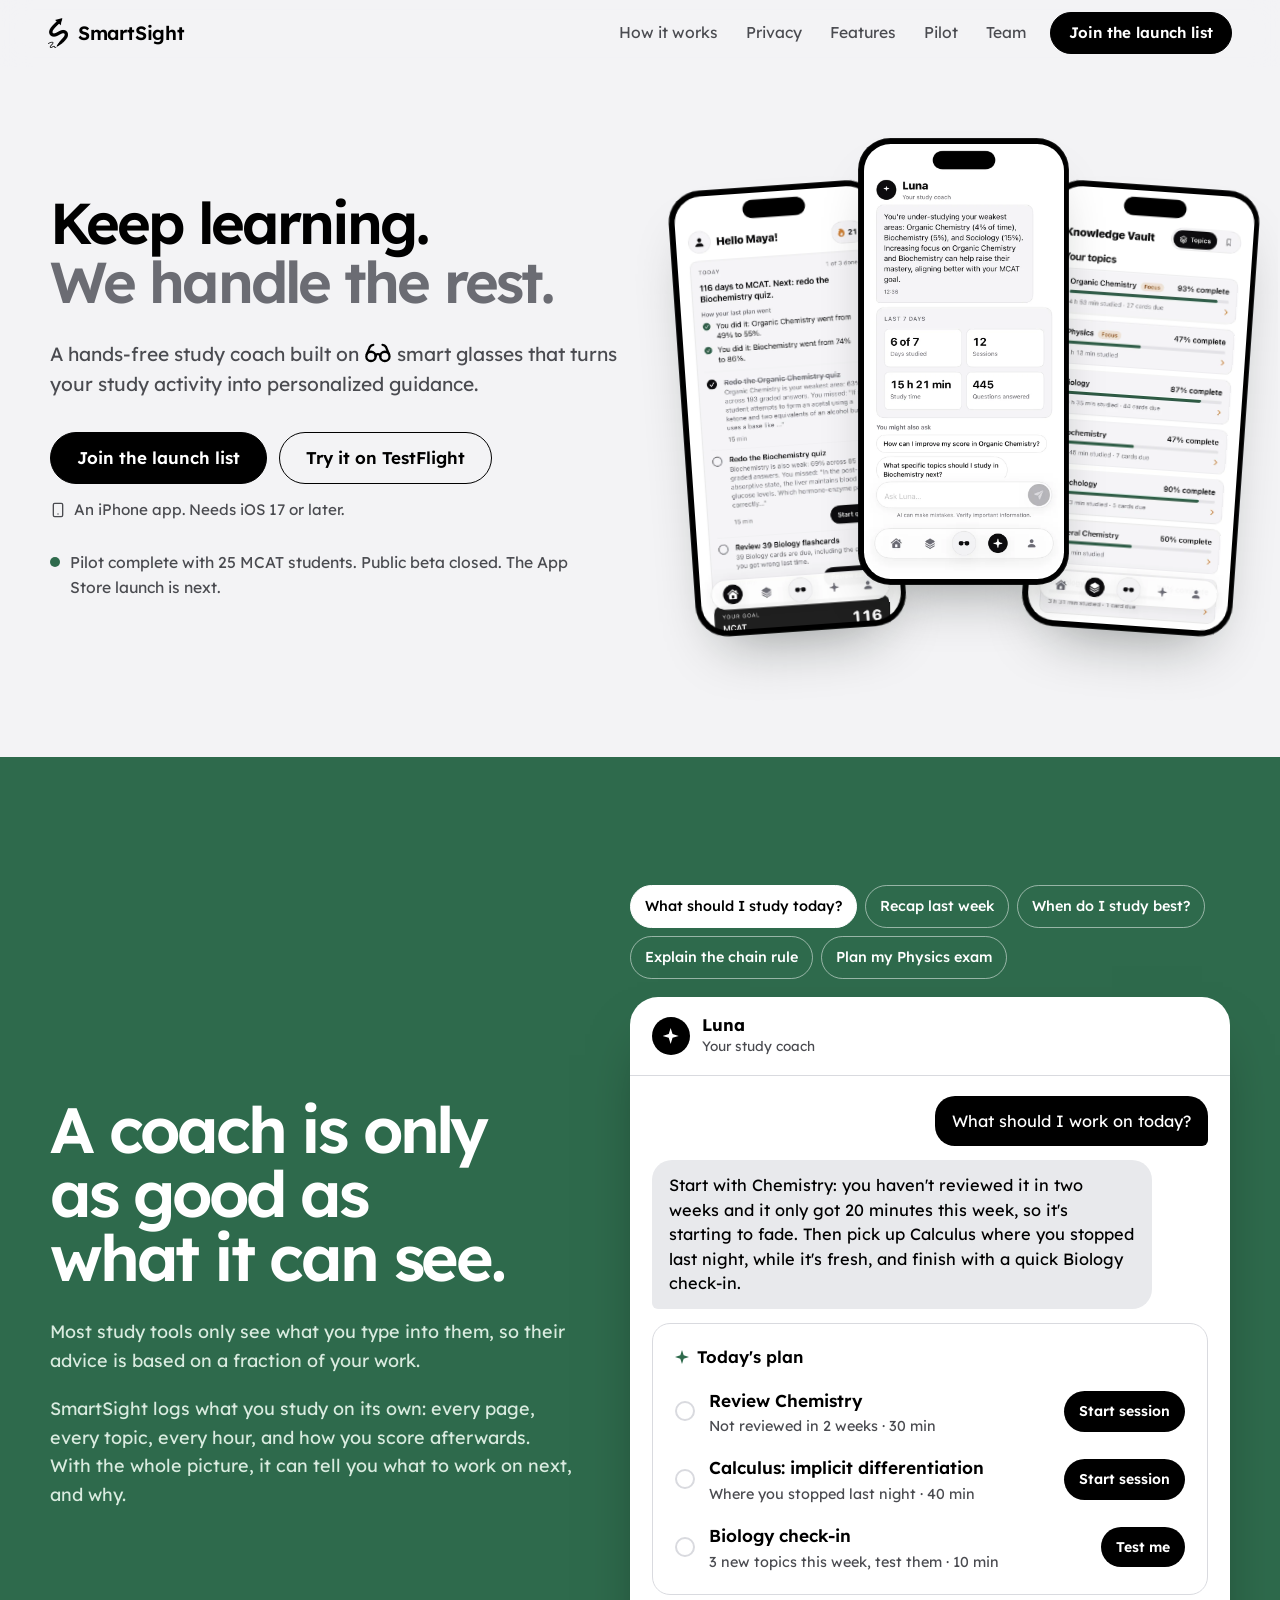
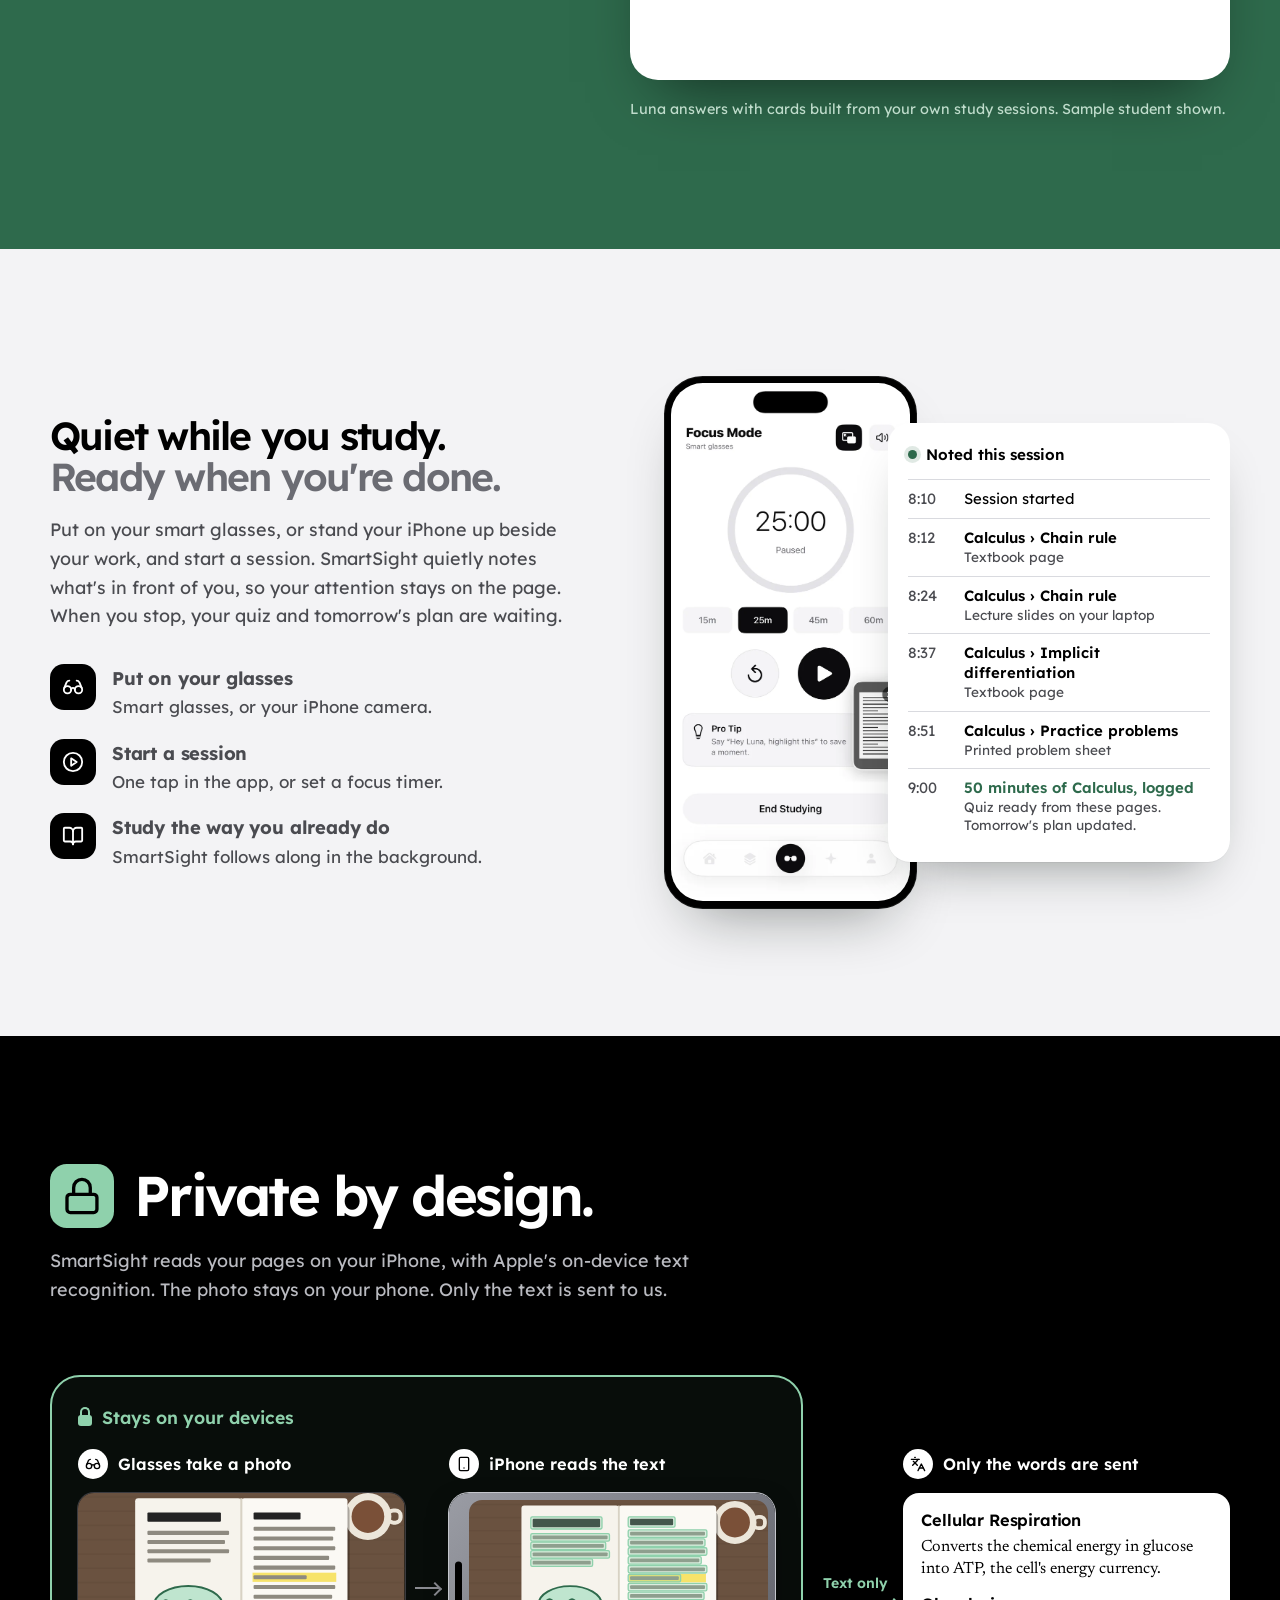
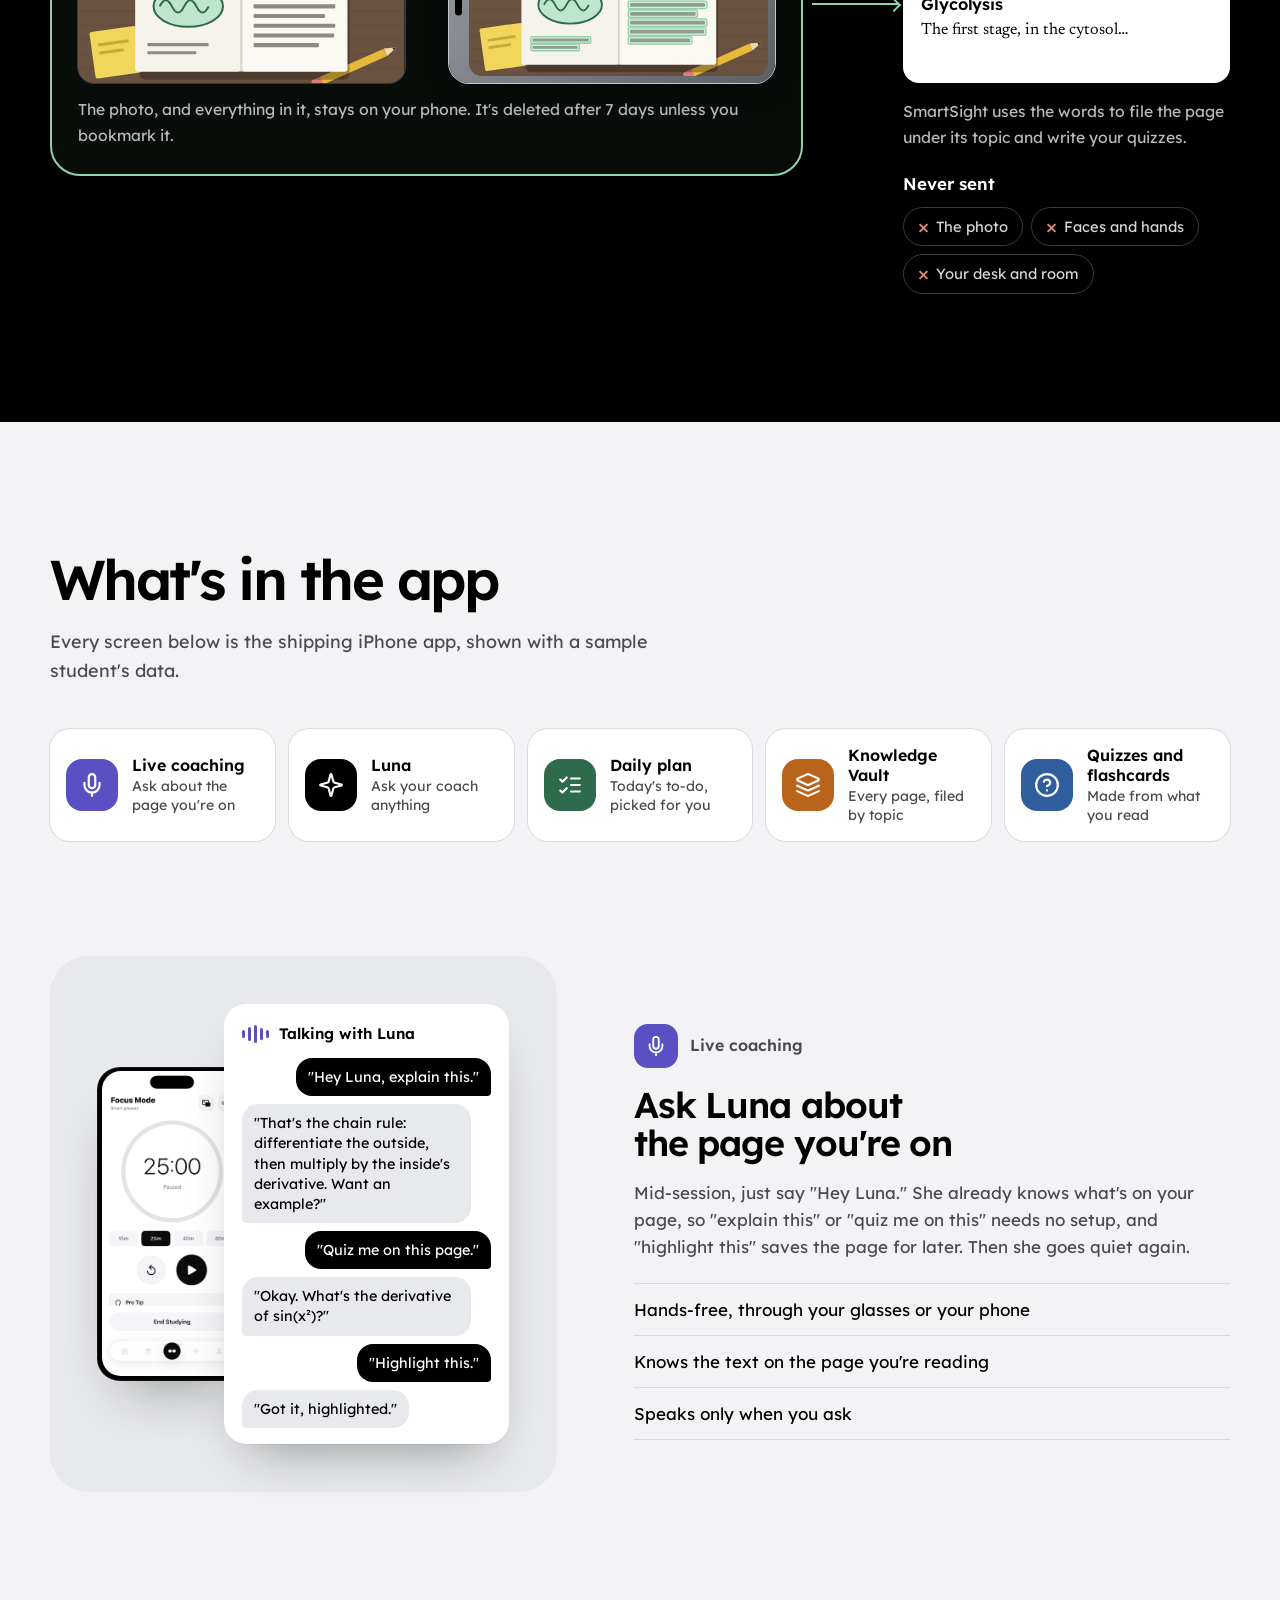
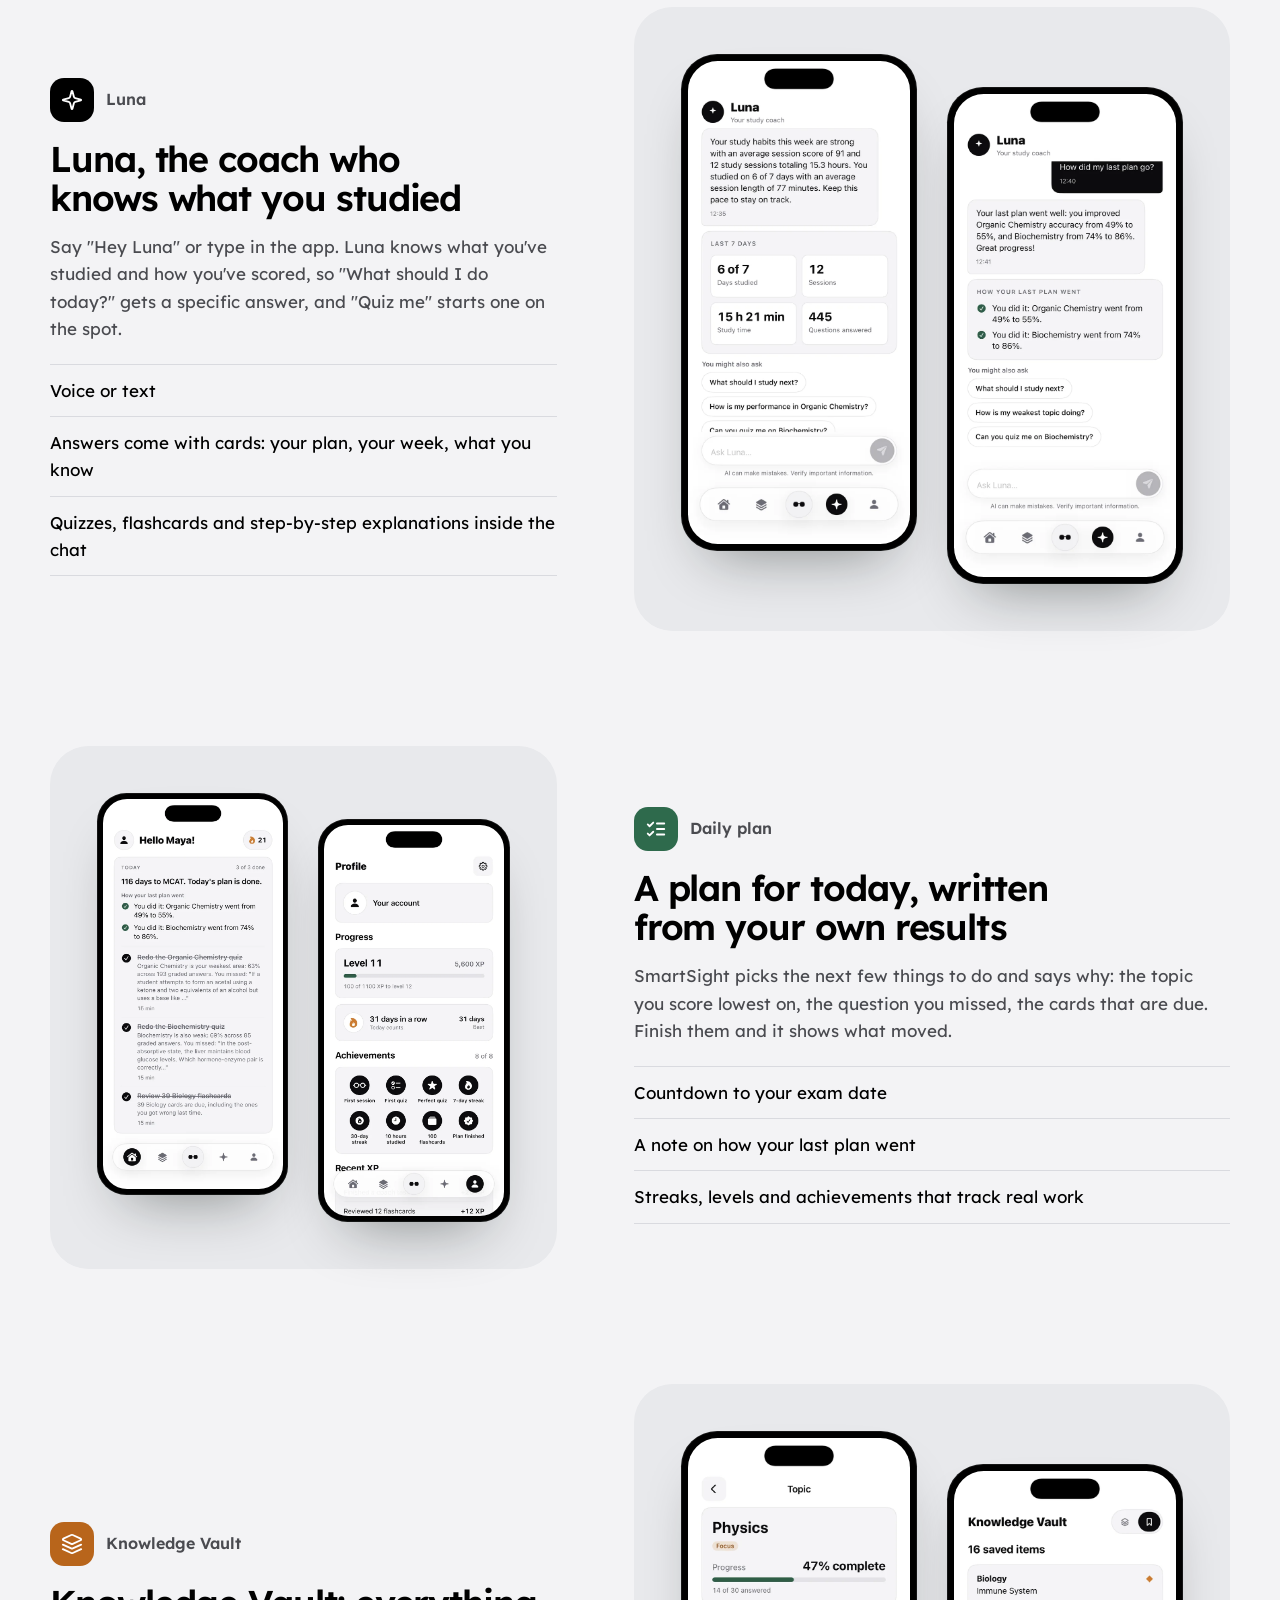
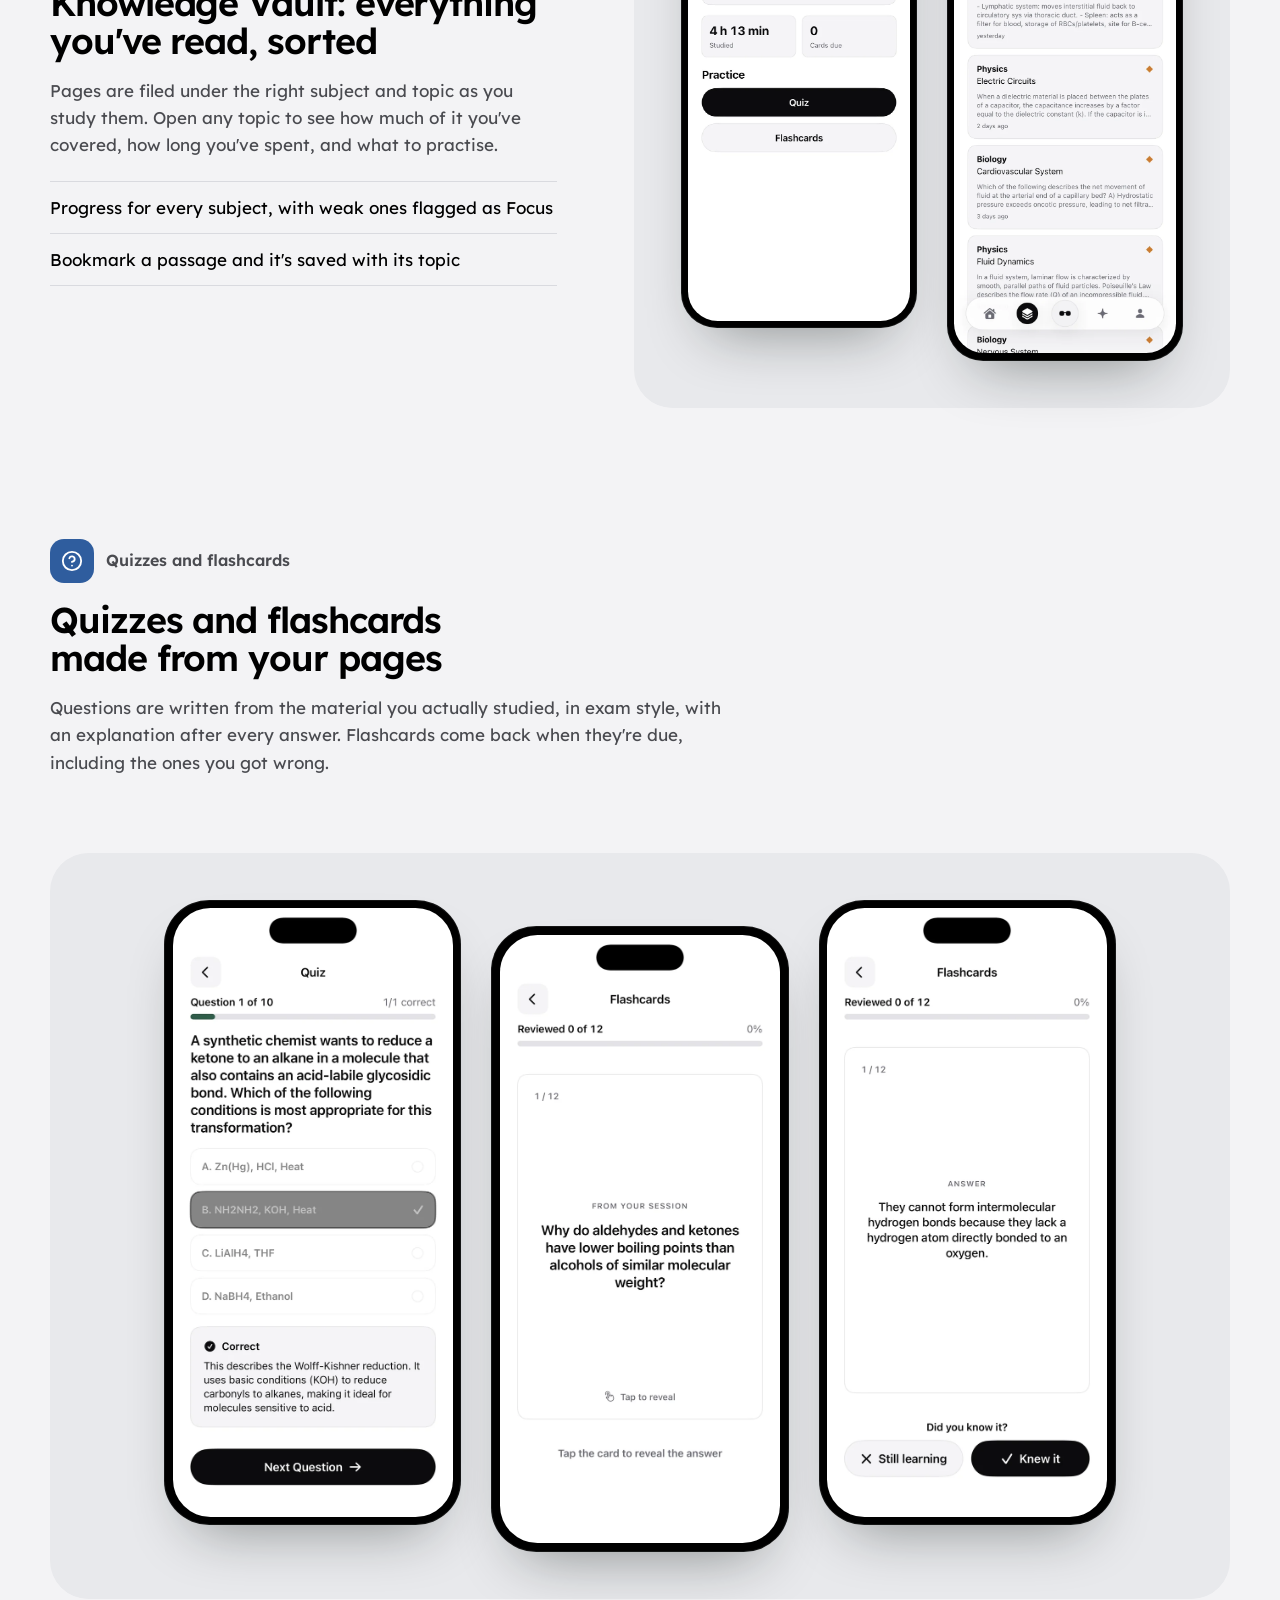
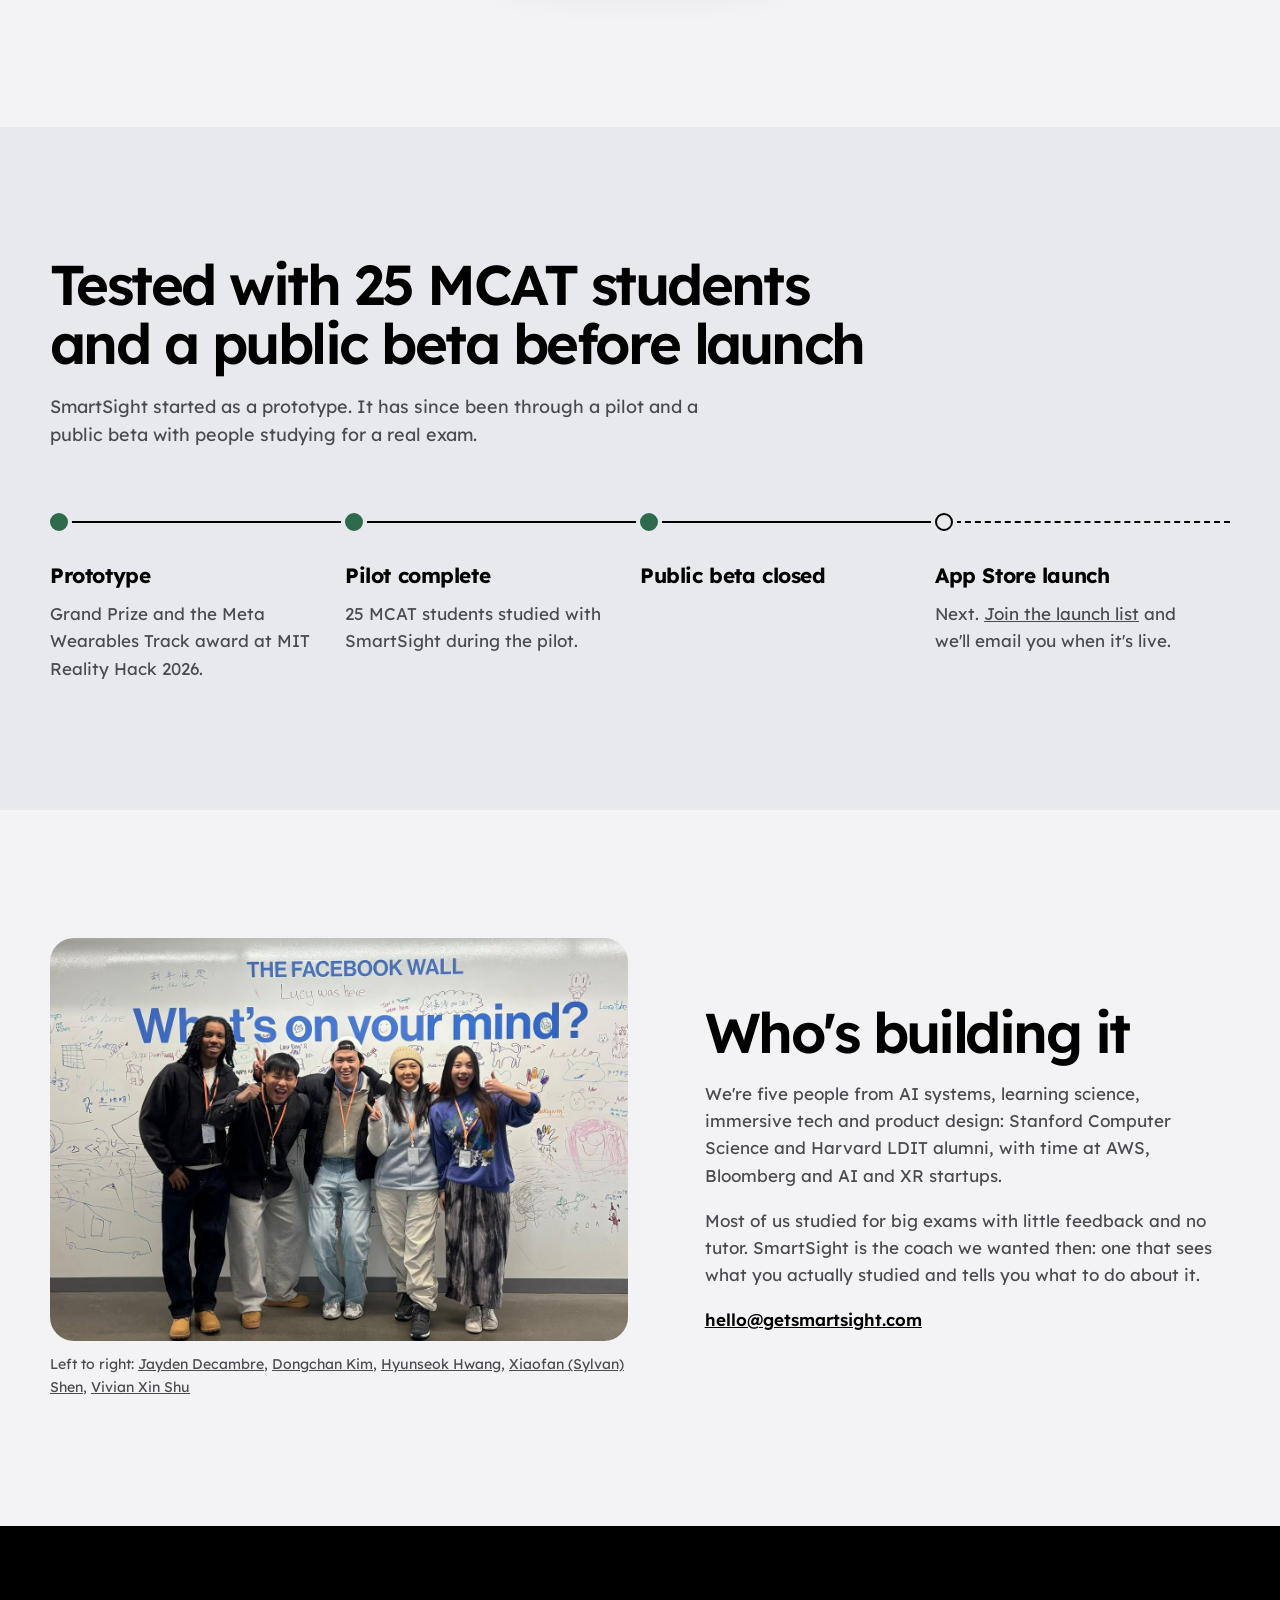
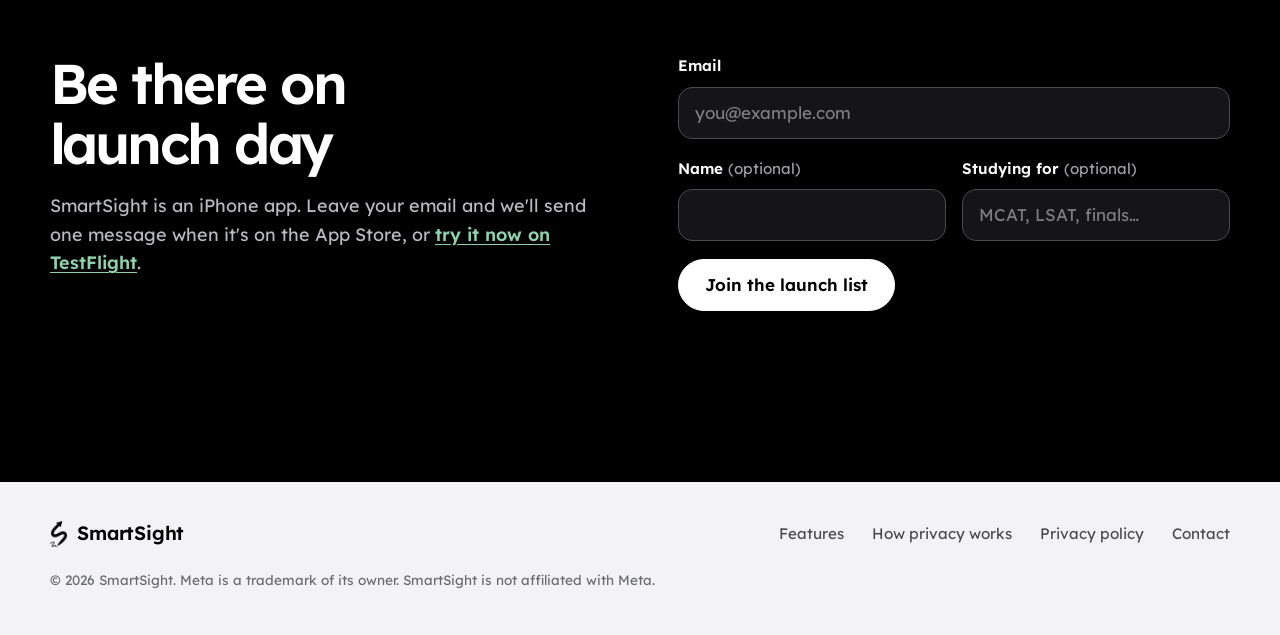
==== index.html @ 8989dce0 "Remove the three-column privacy list The diagram already says what stays on the phone and what is se" ====
<!DOCTYPE html>
<html lang="en">
<head>
  <meta charset="UTF-8" />
  <meta name="viewport" content="width=device-width, initial-scale=1.0" />
  <title>SmartSight: keep learning, we handle the rest</title>
  <meta name="description" content="A hands-free study coach built on smart glasses that turns your study activity into personalized guidance. Your photos never leave your phone." />
  <meta property="og:title" content="SmartSight: keep learning, we handle the rest" />
  <meta property="og:description" content="A hands-free study coach built on smart glasses. Your photos never leave your phone." />
  <meta property="og:type" content="website" />
  <meta property="og:url" content="https://getsmartsight.com/" />
  <meta name="theme-color" content="#F3F3F5" />
  <link rel="icon" type="image/png" sizes="32x32" href="assets/favicon-32.png" />
  <link rel="icon" type="image/png" sizes="192x192" href="assets/favicon-192.png" />
  <link rel="apple-touch-icon" href="assets/apple-touch-icon.png" />

  <link rel="preconnect" href="https://fonts.googleapis.com" />
  <link rel="preconnect" href="https://fonts.gstatic.com" crossorigin />
  <link href="https://fonts.googleapis.com/css2?family=Lexend:wght@400..700&family=Newsreader:ital,opsz,wght@0,6..72,400;0,6..72,500;1,6..72,400&display=swap" rel="stylesheet" />

  <link rel="stylesheet" href="styles.css" />
</head>
<body>

  <a class="skip" href="#main">Skip to content</a>

  <header class="nav" id="top">
    <a href="index.html" class="nav__brand" aria-label="SmartSight home">
      <img src="assets/logo-mark.png" alt="" width="22" height="34" />
      <span>SmartSight</span>
    </a>
    <nav class="nav__links" aria-label="Sections">
      <a href="#how">How it works</a>
      <a href="#privacy">Privacy</a>
      <a href="#features">Features</a>
      <a href="#status">Pilot</a>
      <a href="#team">Team</a>
    </nav>
    <a href="#launch" class="btn btn--small">Join the launch list</a>
  </header>

  <main id="main">

    <!-- HERO -->
    <section class="hero">
      <div class="hero__copy">
        <h1>Keep learning.<br /><span class="hero__soft nowrap">We handle the rest.</span></h1>
        <p class="hero__lede">
          A hands-free study coach built on <span class="nowrap"><!-- Lucide "glasses" icon, ISC License, Copyright (c) Lucide Contributors --><svg class="glasses-icon" viewBox="0 0 24 24" width="24" height="24" fill="none" stroke="currentColor" stroke-width="2" stroke-linecap="round" stroke-linejoin="round" aria-hidden="true" focusable="false"><circle cx="6" cy="15" r="4"/><circle cx="18" cy="15" r="4"/><path d="M14 15a2 2 0 0 0-2-2 2 2 0 0 0-2 2"/><path d="M2.5 13 5 7c.7-1.3 1.4-2 3-2"/><path d="M21.5 13 19 7c-.7-1.3-1.5-2-3-2"/></svg>smart glasses</span> that turns your study activity into
          personalized guidance.
        </p>
        <div class="hero__actions">
          <a href="#launch" class="btn">Join the launch list</a>
          <!-- TestFlight: replace REPLACE_ME with the public link code (two places on this page) -->
          <a href="https://testflight.apple.com/join/REPLACE_ME" class="btn btn--ghost" target="_blank" rel="noopener">Try it on TestFlight</a>
        </div>
        <p class="hero__platform"><svg class="" viewBox="0 0 24 24" width="16" height="16" fill="none" stroke="currentColor" stroke-width="2" stroke-linecap="round" stroke-linejoin="round" aria-hidden="true" focusable="false"><rect width="14" height="20" x="5" y="2" rx="2" ry="2"/><path d="M12 18h.01"/></svg>An iPhone app. Needs iOS 17 or later.</p>
        <p class="hero__note">
          <span class="dot dot--done" aria-hidden="true"></span>
          Pilot complete with 25 MCAT students. Public beta closed. The App Store launch is next.
        </p>
      </div>

      <div class="hero__phones" aria-label="Screens from the SmartSight iPhone app">
        <figure class="phone hero__phone hero__phone--left">
          <img src="assets/screens/home.webp?v=2" width="660" height="1435" alt="Home screen: today's plan and how the last plan went" />
        </figure>
        <figure class="phone hero__phone hero__phone--center">
          <img src="assets/screens/luna-time.webp?v=2" width="660" height="1435" alt="Luna pointing out that the weakest subjects get the least study time, with a card of the last 7 days" />
        </figure>
        <figure class="phone hero__phone hero__phone--right">
          <img src="assets/screens/vault.webp?v=2" width="660" height="1435" alt="Knowledge Vault: each subject with how much is covered and time studied" />
        </figure>
      </div>
    </section>


    <!-- THESIS -->
    <section class="band band--green" id="why">
      <div class="wrap thesis">
        <div class="thesis__text">
          <h2 class="thesis__title">A coach is only as good as what it can see.</h2>
          <p class="thesis__lede">
            Most study tools only see what you type into them, so their advice is based on a fraction of your work.
          </p>
          <p class="thesis__lede">
            SmartSight logs what you study on its own: every page, every topic, every hour, and how you score afterwards.
            With the whole picture, it can tell you what to work on next, and why.
          </p>
        </div>

        <div class="ask" id="ask">
          <div class="ask__chips" role="group" aria-label="Ask Luna a question">
            <button type="button" class="ask__chip" data-ask="today" aria-pressed="true">What should I study today?</button>
            <button type="button" class="ask__chip" data-ask="week" aria-pressed="false">Recap last week</button>
            <button type="button" class="ask__chip" data-ask="best" aria-pressed="false">When do I study best?</button>
            <button type="button" class="ask__chip" data-ask="explain" aria-pressed="false">Explain the chain rule</button>
            <button type="button" class="ask__chip" data-ask="plan" aria-pressed="false">Plan my Physics exam</button>
          </div>

          <div class="chat">
            <div class="chat__head">
              <span class="chat__avatar" aria-hidden="true"></span>
              <span><b>Luna</b><small>Your study coach</small></span>
            </div>
            <div class="chat__body" id="ask-body" aria-live="polite">
              <p class="chat__you">What should I work on today?</p>
              <p class="chat__luna">Start with Chemistry: you haven't reviewed it in two weeks and it only got 20 minutes this week, so it's starting to fade. Then pick up Calculus where you stopped last night, while it's fresh, and finish with a quick Biology check-in.</p>
              <div class="gen">
                <p class="gen__title">Today's plan</p>
                <ul class="gen__tasks">
                  <li><span class="gen__dot" aria-hidden="true"></span><span class="gen__task"><b>Review Chemistry</b><small>Not reviewed in 2 weeks · 30 min</small></span><span class="gen__btn">Start session</span></li>
                  <li><span class="gen__dot" aria-hidden="true"></span><span class="gen__task"><b>Calculus: implicit differentiation</b><small>Where you stopped last night · 40 min</small></span><span class="gen__btn">Start session</span></li>
                  <li><span class="gen__dot" aria-hidden="true"></span><span class="gen__task"><b>Biology check-in</b><small>3 new topics this week, test them · 10 min</small></span><span class="gen__btn">Test me</span></li>
                </ul>
              </div>
            </div>
          </div>
          <p class="said__note">Luna answers with cards built from your own study sessions. Sample student shown.</p>

          <template data-ask="week">
            <p class="chat__you">Recap last week for me.</p>
            <p class="chat__luna">A solid week: 10 h 50 min across 9 sessions on five days. History took most of it, Biology moved fastest, and Chemistry barely got a look, so it's first on today's plan.</p>
            <div class="gen">
              <p class="gen__title">Last week</p>
              <ul class="gen__bars gen__bars--tight">
                <li><span class="gen__row"><b>History</b><span>6 h</span></span><span class="gen__bar"><i style="--v: 100%"></i></span><small>First World War, Treaty of Versailles</small></li>
                <li><span class="gen__row"><b>Calculus</b><span>2 h 40 min</span></span><span class="gen__bar"><i style="--v: 44%"></i></span><small>Derivatives, chain rule</small></li>
                <li><span class="gen__row"><b>Biology</b><em class="is-good">Fastest</em><span>1 h 50 min</span></span><span class="gen__bar"><i style="--v: 31%"></i></span><small>Respiration, photosynthesis, mitosis</small></li>
                <li><span class="gen__row"><b>Chemistry</b><em>Low</em><span>20 min</span></span><span class="gen__bar"><i style="--v: 6%"></i></span><small>Nothing new</small></li>
              </ul>
            </div>
          </template>

          <template data-ask="explain">
            <p class="chat__you">Explain the chain rule again.</p>
            <p class="chat__luna">Sure. You read about it in your last two Calculus sessions, so here it is in four steps, using the same kind of example as your textbook.</p>
            <div class="gen">
              <p class="gen__title">The chain rule</p>
              <ol class="gen__steps">
                <li>Spot the function inside another function, like the x² inside sin(x²).</li>
                <li>Differentiate the outside and leave the inside alone: cos(x²).</li>
                <li>Multiply by the derivative of the inside: 2x.</li>
                <li>Put them together: the derivative of sin(x²) is 2x · cos(x²).</li>
              </ol>
              <p class="gen__actions"><span class="gen__btn">Quiz me on this</span><span class="gen__btn gen__btn--quiet">Make flashcards</span></p>
            </div>
          </template>

          <template data-ask="best">
            <p class="chat__you">When do I study best?</p>
            <p class="chat__luna">Mornings. Your sessions before noon last 50 minutes on average; after 9 pm they're down to 15. Try putting Chemistry in the morning.</p>
            <div class="gen">
              <p class="gen__title">Average session, last 30 days</p>
              <ul class="gen__bars">
                <li><span class="gen__row"><b>Morning</b><em class="is-good">Best</em><span>50 min</span></span><span class="gen__bar"><i style="--v: 100%"></i></span></li>
                <li><span class="gen__row"><b>Afternoon</b><span>35 min</span></span><span class="gen__bar"><i style="--v: 70%"></i></span></li>
                <li><span class="gen__row"><b>Evening</b><span>25 min</span></span><span class="gen__bar"><i style="--v: 50%"></i></span></li>
                <li><span class="gen__row"><b>After 9 pm</b><span>15 min</span></span><span class="gen__bar"><i style="--v: 30%"></i></span></li>
              </ul>
            </div>
          </template>

          <template data-ask="plan">
            <p class="chat__you">Make me a study plan for my Physics exam in 3 weeks.</p>
            <p class="chat__luna">You've covered about 40% of Physics and haven't opened it this week, so week one covers what's left, week two reviews your thinnest topics, and week three is timed practice. It's all in your mornings, when your sessions run longest.</p>
            <div class="gen">
              <p class="gen__title">Physics exam in 21 days</p>
              <ul class="gen__log">
                <li><span class="gen__when">Week 1</span><span><b>Cover what's left</b><small>Waves, electricity, magnetism · 5 morning sessions</small></span></li>
                <li><span class="gen__when">Week 2</span><span><b>Review your thinnest topics</b><small>Optics, thermodynamics · 5 sessions</small></span></li>
                <li><span class="gen__when">Week 3</span><span><b>Practice exams</b><small>2 timed exams, then a final review · 4 sessions</small></span></li>
              </ul>
              <p class="gen__actions"><span class="gen__btn">Start week 1</span><span class="gen__btn gen__btn--quiet">Adjust the plan</span></p>
            </div>
          </template>
        </div>
      </div>
    </section>


    <!-- HOW IT WORKS: ambient capture -->
    <section class="band" id="how">
      <div class="wrap ambient">
        <div class="ambient__text">
          <h2 class="band__title ambient__title"><span>Quiet while you study.</span> <span class="hero__soft">Ready when you're done.</span></h2>
          <p class="band__lede">
            Put on your smart glasses, or stand your iPhone up beside your work, and start a session.
            SmartSight quietly notes what's in front of you, so your attention stays on the page.
            When you stop, your quiz and tomorrow's plan are waiting.
          </p>

          <ol class="ambient__steps">
            <li><span class="ambient__icon"><svg viewBox="0 0 24 24" width="22" height="22" fill="none" stroke="currentColor" stroke-width="2" stroke-linecap="round" stroke-linejoin="round" aria-hidden="true" focusable="false"><circle cx="6" cy="15" r="4"/><circle cx="18" cy="15" r="4"/><path d="M14 15a2 2 0 0 0-2-2 2 2 0 0 0-2 2"/><path d="M2.5 13 5 7c.7-1.3 1.4-2 3-2"/><path d="M21.5 13 19 7c-.7-1.3-1.5-2-3-2"/></svg></span><span><b>Put on your glasses</b>Smart glasses, or your iPhone camera.</span></li>
            <li><span class="ambient__icon"><svg viewBox="0 0 24 24" width="22" height="22" fill="none" stroke="currentColor" stroke-width="2" stroke-linecap="round" stroke-linejoin="round" aria-hidden="true" focusable="false"><circle cx="12" cy="12" r="10"/><polygon points="10 8 16 12 10 16 10 8"/></svg></span><span><b>Start a session</b>One tap in the app, or set a focus timer.</span></li>
            <li><span class="ambient__icon"><svg viewBox="0 0 24 24" width="22" height="22" fill="none" stroke="currentColor" stroke-width="2" stroke-linecap="round" stroke-linejoin="round" aria-hidden="true" focusable="false"><path d="M12 7v14"/><path d="M3 18a1 1 0 0 1-1-1V4a1 1 0 0 1 1-1h5a4 4 0 0 1 4 4 4 4 0 0 1 4-4h5a1 1 0 0 1 1 1v13a1 1 0 0 1-1 1h-6a3 3 0 0 0-3 3 3 3 0 0 0-3-3z"/></svg></span><span><b>Study the way you already do</b>SmartSight follows along in the background.</span></li>
          </ol>
        </div>

        <div class="ambient__visual">
          <figure class="phone ambient__phone"><img loading="lazy" src="assets/screens/focus-live.webp?v=2" width="660" height="1435" alt="Focus Mode in the app: a 25 minute session with a live view from the glasses" /></figure>

          <div class="log" id="log" aria-label="Example of what SmartSight notes during one session">
            <p class="log__head"><span class="log__dot" aria-hidden="true"></span>Noted this session</p>
            <ol class="log__list">
              <li><time>8:10</time><span>Session started</span></li>
              <li><time>8:12</time><span><b>Calculus › Chain rule</b><small>Textbook page</small></span></li>
              <li><time>8:24</time><span><b>Calculus › Chain rule</b><small>Lecture slides on your laptop</small></span></li>
              <li><time>8:37</time><span><b>Calculus › Implicit differentiation</b><small>Textbook page</small></span></li>
              <li><time>8:51</time><span><b>Calculus › Practice problems</b><small>Printed problem sheet</small></span></li>
              <li class="log__end"><time>9:00</time><span><b>50 minutes of Calculus, logged</b><small>Quiz ready from these pages. Tomorrow's plan updated.</small></span></li>
            </ol>
          </div>
        </div>
      </div>
    </section>


    <!-- PRIVACY -->
    <section class="band band--ink" id="privacy">
      <div class="wrap">
        <h2 class="band__title pv-title"><span class="pv-title__lock"><svg class="" viewBox="0 0 24 24" width="24" height="24" fill="none" stroke="currentColor" stroke-width="2" stroke-linecap="round" stroke-linejoin="round" aria-hidden="true" focusable="false"><rect width="18" height="11" x="3" y="11" rx="2" ry="2"/><path d="M7 11V7a5 5 0 0 1 10 0v4"/></svg></span>Private by design.</h2>
        <p class="band__lede">
          SmartSight reads your pages on your iPhone, with Apple's on-device text recognition.
          The photo stays on your phone. Only the text is sent to us.
        </p>

        <div class="pv" id="leak">
          <svg width="0" height="0" style="position:absolute" aria-hidden="true" focusable="false">
            <symbol id="desk-scene" viewBox="0 0 320 220">
              <rect width="320" height="220" fill="#6A5240"/>
              <rect x="0" y="0" width="320" height="220" fill="url(#desk-grain)" opacity=".35"/>
              <defs><pattern id="desk-grain" width="320" height="14" patternUnits="userSpaceOnUse"><rect width="320" height="1.5" y="6" fill="#5A4433"/></pattern></defs>
              <g transform="rotate(-8 37 173)"><rect x="14" y="150" width="46" height="46" rx="2" fill="#F2D65C"/><rect x="21" y="162" width="30" height="3" fill="#C9A83A"/><rect x="21" y="170" width="24" height="3" fill="#C9A83A"/></g>
              <circle cx="284" cy="40" r="23" fill="#ECE6DA"/><circle cx="284" cy="40" r="16" fill="#7A5038"/><rect x="304" y="34" width="12" height="12" rx="5" fill="none" stroke="#ECE6DA" stroke-width="4"/>
              <g transform="rotate(-24 272 186)"><rect x="226" y="182" width="78" height="8" rx="2" fill="#E8B83A"/><rect x="226" y="182" width="10" height="8" rx="2" fill="#E07A7A"/><polygon points="304,182 316,186 304,190" fill="#F3D9A8"/><polygon points="312,184.6 316,186 312,187.4" fill="#333"/></g>
              <rect x="60" y="28" width="206" height="172" rx="6" fill="#000" opacity=".28"/>
              <rect x="56" y="22" width="104" height="170" rx="3" fill="#F6F3EC"/>
              <rect x="160" y="22" width="104" height="170" rx="3" fill="#FBF9F4"/>
              <rect x="159" y="22" width="2" height="170" fill="#D8D2C4"/>
              <rect x="171" y="95" width="82" height="9" fill="#F7E36A"/>
              <ellipse cx="108" cy="128" rx="34" ry="20" fill="#BFE5CF" stroke="#2E6A4C" stroke-width="2"/>
              <path d="M80 128 q6 -12 12 0 t12 0 t12 0 t12 0" fill="none" stroke="#2E6A4C" stroke-width="2"/>
              <rect x="68" y="36" width="72" height="9" rx="1" fill="#232323"/><rect x="68" y="54" width="80" height="4" rx="1" fill="#8E8A80"/><rect x="68" y="63" width="76" height="4" rx="1" fill="#8E8A80"/><rect x="68" y="72" width="80" height="4" rx="1" fill="#8E8A80"/><rect x="68" y="81" width="62" height="4" rx="1" fill="#8E8A80"/><rect x="68" y="164" width="60" height="3" rx="1" fill="#8E8A80"/><rect x="68" y="172" width="48" height="3" rx="1" fill="#8E8A80"/><rect x="172" y="36" width="46" height="7" rx="1" fill="#232323"/><rect x="172" y="50.0" width="80" height="4" rx="1" fill="#8E8A80"/><rect x="172" y="59.5" width="78" height="4" rx="1" fill="#8E8A80"/><rect x="172" y="69.0" width="80" height="4" rx="1" fill="#8E8A80"/><rect x="172" y="78.5" width="74" height="4" rx="1" fill="#8E8A80"/><rect x="172" y="88.0" width="80" height="4" rx="1" fill="#8E8A80"/><rect x="172" y="97.5" width="52" height="4" rx="1" fill="#8E8A80"/><rect x="172" y="107.0" width="80" height="4" rx="1" fill="#8E8A80"/><rect x="172" y="116.5" width="77" height="4" rx="1" fill="#8E8A80"/><rect x="172" y="126.0" width="80" height="4" rx="1" fill="#8E8A80"/><rect x="172" y="135.5" width="70" height="4" rx="1" fill="#8E8A80"/><rect x="172" y="145.0" width="80" height="4" rx="1" fill="#8E8A80"/><rect x="172" y="154.5" width="79" height="4" rx="1" fill="#8E8A80"/><rect x="172" y="164.0" width="64" height="4" rx="1" fill="#8E8A80"/>
            </symbol>
          </svg>
          <div class="pv__zone" aria-hidden="true"></div>
          <p class="pv__zone-label"><span class="lock" aria-hidden="true"></span>Stays on your devices</p>

          <p class="pv__t pv__t--1"><span class="pv__num"><svg class="" viewBox="0 0 24 24" width="16" height="16" fill="none" stroke="currentColor" stroke-width="2" stroke-linecap="round" stroke-linejoin="round" aria-hidden="true" focusable="false"><circle cx="6" cy="15" r="4"/><circle cx="18" cy="15" r="4"/><path d="M14 15a2 2 0 0 0-2-2 2 2 0 0 0-2 2"/><path d="M2.5 13 5 7c.7-1.3 1.4-2 3-2"/><path d="M21.5 13 19 7c-.7-1.3-1.5-2-3-2"/></svg></span>Glasses take a photo</p>
          <p class="pv__t pv__t--2"><span class="pv__num"><svg class="" viewBox="0 0 24 24" width="16" height="16" fill="none" stroke="currentColor" stroke-width="2" stroke-linecap="round" stroke-linejoin="round" aria-hidden="true" focusable="false"><rect width="14" height="20" x="5" y="2" rx="2" ry="2"/><path d="M12 18h.01"/></svg></span>iPhone reads the text</p>
          <p class="pv__t pv__t--3"><span class="pv__num"><svg class="" viewBox="0 0 24 24" width="16" height="16" fill="none" stroke="currentColor" stroke-width="2" stroke-linecap="round" stroke-linejoin="round" aria-hidden="true" focusable="false"><path d="m5 8 6 6"/><path d="m4 14 6-6 2-3"/><path d="M2 5h12"/><path d="M7 2h1"/><path d="m22 22-5-10-5 10"/><path d="M14 18h6"/></svg></span>Only the words are sent</p>

          <div class="pv__photo"><svg viewBox="0 0 320 220" preserveAspectRatio="xMidYMid slice" role="img" aria-label="An open textbook on a desk with a mug, a pencil and a sticky note"><use href="#desk-scene"/></svg></div>
          <span class="pv__go pv__go--1" aria-hidden="true"></span>
          <div class="pv__iphone"><div class="pv__screen">
            <svg viewBox="0 0 320 220" preserveAspectRatio="xMidYMid slice" role="img" aria-label="The same photo on the iPhone, with each line of text outlined as it is recognised"><use href="#desk-scene"/><g class="pv__boxes"><rect class="pv-box" x="66" y="34" width="76" height="13" rx="1.5" style="--t:0.16"/><rect class="pv-box" x="66" y="52" width="84" height="8" rx="1.5" style="--t:0.25"/><rect class="pv-box" x="66" y="61" width="80" height="8" rx="1.5" style="--t:0.29"/><rect class="pv-box" x="66" y="70" width="84" height="8" rx="1.5" style="--t:0.33"/><rect class="pv-box" x="66" y="79" width="66" height="8" rx="1.5" style="--t:0.37"/><rect class="pv-box" x="66" y="162" width="64" height="7" rx="1.5" style="--t:0.75"/><rect class="pv-box" x="66" y="170" width="52" height="7" rx="1.5" style="--t:0.78"/><rect class="pv-box" x="170" y="34" width="50" height="11" rx="1.5" style="--t:0.16"/><rect class="pv-box" x="170" y="48.0" width="84" height="8" rx="1.5" style="--t:0.23"/><rect class="pv-box" x="170" y="57.5" width="82" height="8" rx="1.5" style="--t:0.27"/><rect class="pv-box" x="170" y="67.0" width="84" height="8" rx="1.5" style="--t:0.31"/><rect class="pv-box" x="170" y="76.5" width="78" height="8" rx="1.5" style="--t:0.36"/><rect class="pv-box" x="170" y="86.0" width="84" height="8" rx="1.5" style="--t:0.40"/><rect class="pv-box" x="170" y="95.5" width="56" height="8" rx="1.5" style="--t:0.44"/><rect class="pv-box" x="170" y="105.0" width="84" height="8" rx="1.5" style="--t:0.49"/><rect class="pv-box" x="170" y="114.5" width="81" height="8" rx="1.5" style="--t:0.53"/><rect class="pv-box" x="170" y="124.0" width="84" height="8" rx="1.5" style="--t:0.57"/><rect class="pv-box" x="170" y="133.5" width="74" height="8" rx="1.5" style="--t:0.62"/><rect class="pv-box" x="170" y="143.0" width="84" height="8" rx="1.5" style="--t:0.66"/><rect class="pv-box" x="170" y="152.5" width="83" height="8" rx="1.5" style="--t:0.70"/><rect class="pv-box" x="170" y="162.0" width="68" height="8" rx="1.5" style="--t:0.75"/></g></svg>
            <span class="pv__scan" aria-hidden="true"></span>
          </div></div>
          <span class="pv__go pv__go--2" aria-hidden="true"><span>Text only</span></span>
          <div class="pv__text">
            <p class="pv__text-h">Cellular Respiration</p>
            <p>Converts the chemical energy in glucose into ATP, the cell's energy currency.</p>
            <p class="pv__text-h">Glycolysis</p>
            <p>The first stage, in the cytosol…</p>
          </div>

          <p class="pv__zone-note">The photo, and everything in it, stays on your phone. It's deleted after 7 days unless you bookmark it.</p>
          <div class="pv__after">
            <p class="pv__note">SmartSight uses the words to file the page under its topic and write your quizzes.</p>
            <p class="pv__never-title">Never sent</p>
            <ul class="pv__never">
              <li>The photo</li>
              <li>Faces and hands</li>
              <li>Your desk and room</li>
            </ul>
          </div>
        </div>
      </div>
    </section>


    <!-- FEATURES -->
    <section class="band" id="features">
      <div class="wrap">
        <h2 class="band__title">What's in the app</h2>
        <p class="band__lede">Every screen below is the shipping iPhone app, shown with a sample student's data.</p>

        <!-- Icons: Lucide (ISC License, Copyright (c) Lucide Contributors) -->
        <nav class="fx" aria-label="Features">
          <a class="fx__item" href="#f-live"><span class="fx__icon fx__icon--live"><svg viewBox="0 0 24 24" width="24" height="24" fill="none" stroke="currentColor" stroke-width="2" stroke-linecap="round" stroke-linejoin="round" aria-hidden="true" focusable="false"><path d="M12 2a3 3 0 0 0-3 3v7a3 3 0 0 0 6 0V5a3 3 0 0 0-3-3Z"/><path d="M19 10v2a7 7 0 0 1-14 0v-2"/><line x1="12" x2="12" y1="19" y2="22"/></svg></span><span class="fx__text"><b>Live coaching</b><span>Ask about the page you're on</span></span></a>
          <a class="fx__item" href="#f-luna"><span class="fx__icon fx__icon--luna"><svg viewBox="0 0 24 24" width="24" height="24" fill="none" stroke="currentColor" stroke-width="2" stroke-linecap="round" stroke-linejoin="round" aria-hidden="true" focusable="false"><path d="M9.937 15.5A2 2 0 0 0 8.5 14.063l-6.135-1.582a.5.5 0 0 1 0-.962L8.5 9.936A2 2 0 0 0 9.937 8.5l1.582-6.135a.5.5 0 0 1 .963 0L14.063 8.5A2 2 0 0 0 15.5 9.937l6.135 1.581a.5.5 0 0 1 0 .964L15.5 14.063a2 2 0 0 0-1.437 1.437l-1.582 6.135a.5.5 0 0 1-.963 0z"/></svg></span><span class="fx__text"><b>Luna</b><span>Ask your coach anything</span></span></a>
          <a class="fx__item" href="#f-plan"><span class="fx__icon fx__icon--plan"><svg viewBox="0 0 24 24" width="24" height="24" fill="none" stroke="currentColor" stroke-width="2" stroke-linecap="round" stroke-linejoin="round" aria-hidden="true" focusable="false"><path d="m3 17 2 2 4-4"/><path d="m3 7 2 2 4-4"/><path d="M13 6h8"/><path d="M13 12h8"/><path d="M13 18h8"/></svg></span><span class="fx__text"><b>Daily plan</b><span>Today's to-do, picked for you</span></span></a>
          <a class="fx__item" href="#f-vault"><span class="fx__icon fx__icon--vault"><svg viewBox="0 0 24 24" width="24" height="24" fill="none" stroke="currentColor" stroke-width="2" stroke-linecap="round" stroke-linejoin="round" aria-hidden="true" focusable="false"><path d="M12.83 2.18a2 2 0 0 0-1.66 0L2.6 6.08a1 1 0 0 0 0 1.83l8.58 3.91a2 2 0 0 0 1.66 0l8.58-3.9a1 1 0 0 0 0-1.83Z"/><path d="m22 17.65-9.17 4.16a2 2 0 0 1-1.66 0L2 17.65"/><path d="m22 12.65-9.17 4.16a2 2 0 0 1-1.66 0L2 12.65"/></svg></span><span class="fx__text"><b>Knowledge Vault</b><span>Every page, filed by topic</span></span></a>
          <a class="fx__item" href="#f-quiz"><span class="fx__icon fx__icon--quiz"><svg viewBox="0 0 24 24" width="24" height="24" fill="none" stroke="currentColor" stroke-width="2" stroke-linecap="round" stroke-linejoin="round" aria-hidden="true" focusable="false"><circle cx="12" cy="12" r="10"/><path d="M9.09 9a3 3 0 0 1 5.83 1c0 2-3 3-3 3"/><path d="M12 17h.01"/></svg></span><span class="fx__text"><b>Quizzes and flashcards</b><span>Made from what you read</span></span></a>
        </nav>

        <article id="f-live" class="feature feature--flip">
          <div class="feature__text">
            <p class="feature__kicker"><span class="feature__icon feature__icon--live"><svg viewBox="0 0 24 24" width="24" height="24" fill="none" stroke="currentColor" stroke-width="2" stroke-linecap="round" stroke-linejoin="round" aria-hidden="true" focusable="false"><path d="M12 2a3 3 0 0 0-3 3v7a3 3 0 0 0 6 0V5a3 3 0 0 0-3-3Z"/><path d="M19 10v2a7 7 0 0 1-14 0v-2"/><line x1="12" x2="12" y1="19" y2="22"/></svg></span>Live coaching</p>
            <h3>Ask Luna about the page you're on</h3>
            <p>Mid-session, just say "Hey Luna." She already knows what's on your page, so "explain this" or "quiz me on this" needs no setup, and "highlight this" saves the page for later. Then she goes quiet again.</p>
            <ul class="feature__points">
              <li>Hands-free, through your glasses or your phone</li>
              <li>Knows the text on the page you're reading</li>
              <li>Speaks only when you ask</li>
            </ul>
          </div>
          <div class="feature__phones feature__phones--voice">
            <figure class="phone"><img loading="lazy" src="assets/screens/session-running.webp?v=2" width="660" height="1435" alt="A focus session running in the app, with the glasses connected" /></figure>
            <div class="voice" aria-label="Example of a spoken exchange with Luna during a session">
              <p class="voice__head"><span class="voice__wave" aria-hidden="true"><i></i><i></i><i></i><i></i><i></i></span>Talking with Luna</p>
              <ol class="voice__lines">
                <li class="voice__you">"Hey Luna, explain this."</li>
                <li class="voice__luna">"That's the chain rule: differentiate the outside, then multiply by the inside's derivative. Want an example?"</li>
                <li class="voice__you">"Quiz me on this page."</li>
                <li class="voice__luna">"Okay. What's the derivative of sin(x²)?"</li>
                <li class="voice__you">"Highlight this."</li>
                <li class="voice__luna">"Got it, highlighted."</li>
              </ol>
            </div>
          </div>
        </article>

        <article id="f-luna" class="feature">
          <div class="feature__text">
            <p class="feature__kicker"><span class="feature__icon feature__icon--luna"><svg viewBox="0 0 24 24" width="24" height="24" fill="none" stroke="currentColor" stroke-width="2" stroke-linecap="round" stroke-linejoin="round" aria-hidden="true" focusable="false"><path d="M9.937 15.5A2 2 0 0 0 8.5 14.063l-6.135-1.582a.5.5 0 0 1 0-.962L8.5 9.936A2 2 0 0 0 9.937 8.5l1.582-6.135a.5.5 0 0 1 .963 0L14.063 8.5A2 2 0 0 0 15.5 9.937l6.135 1.581a.5.5 0 0 1 0 .964L15.5 14.063a2 2 0 0 0-1.437 1.437l-1.582 6.135a.5.5 0 0 1-.963 0z"/></svg></span>Luna</p>
            <h3>Luna, the coach who knows what you studied</h3>
            <p>Say "Hey Luna" or type in the app. Luna knows what you've studied and how you've scored, so "What should I do today?" gets a specific answer, and "Quiz me" starts one on the spot.</p>
            <ul class="feature__points">
              <li>Voice or text</li>
              <li>Answers come with cards: your plan, your week, what you know</li>
              <li>Quizzes, flashcards and step-by-step explanations inside the chat</li>
            </ul>
          </div>
          <div class="feature__phones">
            <figure class="phone"><img loading="lazy" src="assets/screens/luna-week.webp?v=2" width="660" height="1435" alt="Luna reflecting on the week: 12 sessions, 15 hours 21 minutes, 6 of 7 days studied" /></figure>
            <figure class="phone"><img loading="lazy" src="assets/screens/luna-last-plan.webp?v=2" width="660" height="1435" alt="Asked how the last plan went, Luna shows a card of what improved" /></figure>
          </div>
        </article>

        <article id="f-plan" class="feature feature--flip">
          <div class="feature__text">
            <p class="feature__kicker"><span class="feature__icon feature__icon--plan"><svg viewBox="0 0 24 24" width="24" height="24" fill="none" stroke="currentColor" stroke-width="2" stroke-linecap="round" stroke-linejoin="round" aria-hidden="true" focusable="false"><path d="m3 17 2 2 4-4"/><path d="m3 7 2 2 4-4"/><path d="M13 6h8"/><path d="M13 12h8"/><path d="M13 18h8"/></svg></span>Daily plan</p>
            <h3>A plan for today, written from your own results</h3>
            <p>SmartSight picks the next few things to do and says why: the topic you score lowest on, the question you missed, the cards that are due. Finish them and it shows what moved.</p>
            <ul class="feature__points">
              <li>Countdown to your exam date</li>
              <li>A note on how your last plan went</li>
              <li>Streaks, levels and achievements that track real work</li>
            </ul>
          </div>
          <div class="feature__phones">
            <figure class="phone"><img loading="lazy" src="assets/screens/home-plan-done.webp?v=3" width="660" height="1435" alt="Home screen with today's plan finished and every task ticked off" /></figure>
            <figure class="phone"><img loading="lazy" src="assets/screens/profile.webp?v=2" width="660" height="1435" alt="Profile with level 11, a 31 day streak and all eight achievements" /></figure>
          </div>
        </article>

        <article id="f-vault" class="feature">
          <div class="feature__text">
            <p class="feature__kicker"><span class="feature__icon feature__icon--vault"><svg viewBox="0 0 24 24" width="24" height="24" fill="none" stroke="currentColor" stroke-width="2" stroke-linecap="round" stroke-linejoin="round" aria-hidden="true" focusable="false"><path d="M12.83 2.18a2 2 0 0 0-1.66 0L2.6 6.08a1 1 0 0 0 0 1.83l8.58 3.91a2 2 0 0 0 1.66 0l8.58-3.9a1 1 0 0 0 0-1.83Z"/><path d="m22 17.65-9.17 4.16a2 2 0 0 1-1.66 0L2 17.65"/><path d="m22 12.65-9.17 4.16a2 2 0 0 1-1.66 0L2 12.65"/></svg></span>Knowledge Vault</p>
            <h3>Knowledge Vault: everything you've read, sorted</h3>
            <p>Pages are filed under the right subject and topic as you study them. Open any topic to see how much of it you've covered, how long you've spent, and what to practise.</p>
            <ul class="feature__points">
              <li>Progress for every subject, with weak ones flagged as Focus</li>
              <li>Bookmark a passage and it's saved with its topic</li>
            </ul>
          </div>
          <div class="feature__phones">
            <figure class="phone"><img loading="lazy" src="assets/screens/topic-detail.webp?v=2" width="660" height="1435" alt="Physics topic page: 47 percent complete, 4 hours 13 minutes studied, with quiz and flashcard buttons" /></figure>
            <figure class="phone"><img loading="lazy" src="assets/screens/bookmarks.webp?v=2" width="660" height="1435" alt="Sixteen saved items, including immune system and electric circuits notes" /></figure>
          </div>
        </article>

        <article id="f-quiz" class="feature feature--wide">
          <div class="feature__text">
            <p class="feature__kicker"><span class="feature__icon feature__icon--quiz"><svg viewBox="0 0 24 24" width="24" height="24" fill="none" stroke="currentColor" stroke-width="2" stroke-linecap="round" stroke-linejoin="round" aria-hidden="true" focusable="false"><circle cx="12" cy="12" r="10"/><path d="M9.09 9a3 3 0 0 1 5.83 1c0 2-3 3-3 3"/><path d="M12 17h.01"/></svg></span>Quizzes and flashcards</p>
            <h3>Quizzes and flashcards made from your pages</h3>
            <p>Questions are written from the material you actually studied, in exam style, with an explanation after every answer. Flashcards come back when they're due, including the ones you got wrong.</p>
          </div>
          <div class="feature__phones feature__phones--three">
            <figure class="phone"><img loading="lazy" src="assets/screens/quiz-feedback.webp?v=2" width="660" height="1435" alt="A quiz question answered correctly, with an explanation" /></figure>
            <figure class="phone"><img loading="lazy" src="assets/screens/flashcard.webp?v=2" width="660" height="1435" alt="Flashcard from your session asking why aldehydes and ketones have lower boiling points than alcohols" /></figure>
            <figure class="phone"><img loading="lazy" src="assets/screens/flashcard-answer.webp?v=2" width="660" height="1435" alt="Flashcard answer with Still learning and Knew it buttons" /></figure>
          </div>
        </article>
      </div>

    </section>


    <!-- STATUS -->
    <section class="band band--tint" id="status">
      <div class="wrap">
        <h2 class="band__title">Tested with 25 MCAT students and a public beta before launch</h2>
        <p class="band__lede">SmartSight started as a prototype. It has since been through a pilot and a public beta with people studying for a real exam.</p>

        <ol class="timeline">
          <li class="timeline__item is-done">
            <h3>Prototype</h3>
            <p>Grand Prize and the Meta Wearables Track award at MIT Reality Hack 2026.</p>
          </li>
          <li class="timeline__item is-done">
            <h3>Pilot complete</h3>
            <p>25 MCAT students studied with SmartSight during the pilot.</p>
          </li>
          <li class="timeline__item is-done">
            <h3>Public beta closed</h3>
          </li>
          <li class="timeline__item is-next">
            <h3>App Store launch</h3>
            <p>Next. <a href="#launch">Join the launch list</a> and we'll email you when it's live.</p>
          </li>
        </ol>
      </div>
    </section>


    <!-- TEAM -->
    <section class="band" id="team">
      <div class="wrap team">
        <figure class="team__photo">
          <img loading="lazy" src="assets/team.jpg?v=2" width="1306" height="912" alt="The five SmartSight founders at MIT Reality Hack 2026" />
          <figcaption>
            Left to right:
            <a href="https://www.linkedin.com/in/jaydendecambre/" target="_blank" rel="noopener">Jayden Decambre</a>,
            <a href="https://www.linkedin.com/in/dongckim99/" target="_blank" rel="noopener">Dongchan Kim</a>,
            <a href="https://www.linkedin.com/in/hyunseok-hwang/" target="_blank" rel="noopener">Hyunseok Hwang</a>,
            <a href="https://www.linkedin.com/in/xiaofan-sylvan-shen/" target="_blank" rel="noopener">Xiaofan (Sylvan) Shen</a>,
            <a href="https://www.linkedin.com/in/vivian-xin-shu/" target="_blank" rel="noopener">Vivian Xin Shu</a>
          </figcaption>
        </figure>
        <div class="team__text">
          <h2 class="band__title">Who's building it</h2>
          <p>We're five people from AI systems, learning science, immersive tech and product design: Stanford Computer Science and Harvard LDIT alumni, with time at AWS, Bloomberg and AI and XR startups.</p>
          <p>Most of us studied for big exams with little feedback and no tutor. SmartSight is the coach we wanted then: one that sees what you actually studied and tells you what to do about it.</p>
          <p><a href="mailto:hello@getsmartsight.com">hello@getsmartsight.com</a></p>
        </div>
      </div>
    </section>


    <!-- LAUNCH LIST -->
    <section class="band band--ink launch" id="launch">
      <div class="wrap launch__inner">
        <div>
          <h2 class="band__title">Be there on launch day</h2>
          <p class="band__lede">SmartSight is an iPhone app. Leave your email and we'll send one message when it's on the App Store, or <a class="launch__tf" href="https://testflight.apple.com/join/REPLACE_ME" target="_blank" rel="noopener">try it now on TestFlight</a>.</p>
        </div>

        <form class="form" id="launch-form" action="https://formspree.io/f/mzdyvljl" method="POST" novalidate>
          <div class="form__field">
            <label for="f-email">Email</label>
            <input type="email" id="f-email" name="email" autocomplete="email" placeholder="you@example.com" required />
          </div>
          <div class="form__row">
            <div class="form__field">
              <label for="f-name">Name <span>(optional)</span></label>
              <input type="text" id="f-name" name="name" autocomplete="name" />
            </div>
            <div class="form__field">
              <label for="f-exam">Studying for <span>(optional)</span></label>
              <input type="text" id="f-exam" name="title" placeholder="MCAT, LSAT, finals…" />
            </div>
          </div>
          <button type="submit" class="btn btn--light">Join the launch list</button>
          <p class="form__msg" id="form-msg" role="status" aria-live="polite"></p>
        </form>
      </div>
    </section>

  </main>

  <footer class="footer">
    <div class="wrap footer__inner">
      <a href="#top" class="nav__brand">
        <img src="assets/logo-mark.png" alt="" width="18" height="28" />
        <span>SmartSight</span>
      </a>
      <nav class="footer__links" aria-label="Footer">
        <a href="#features">Features</a>
        <a href="#privacy">How privacy works</a>
        <a href="privacy.html">Privacy policy</a>
        <a href="mailto:hello@getsmartsight.com">Contact</a>
      </nav>
      <p class="footer__copy">&copy; 2026 SmartSight. Meta is a trademark of its owner. SmartSight is not affiliated with Meta.</p>
    </div>
  </footer>

  <script src="main.js"></script>
</body>
</html>
---- styles.css ----
/* SmartSight launch site.
   Palette and shapes come from the iOS app: cool paper grey, true black,
   the progress-bar green and the "Focus" amber. */

:root {
  --paper: #F3F3F5;
  --card: #FFFFFF;
  --tint: #E8E9EC;
  --ink: #000000;
  --ink-2: #4A4B50;
  --line: #D9DADF;
  --green: #2E6A4C;
  --green-soft: #8FD1AC;
  --amber: #B8651B;

  --sans: "Lexend", ui-sans-serif, system-ui, -apple-system, "Helvetica Neue", Arial, sans-serif;
  --page: "Newsreader", Georgia, "Times New Roman", serif;

  --wrap: 1180px;
  --gutter: clamp(20px, 5vw, 48px);
  --band: clamp(72px, 10vw, 136px);
}

*, *::before, *::after { box-sizing: border-box; }

html { scroll-behavior: smooth; scroll-padding-top: 84px; -webkit-text-size-adjust: 100%; }

body {
  margin: 0;
  background: var(--paper);
  color: var(--ink);
  font-family: var(--sans);
  font-size: 1.0625rem;
  font-weight: 400;
  line-height: 1.6;
  -webkit-font-smoothing: antialiased;
}

img { max-width: 100%; height: auto; display: block; }
h1, h2, h3, p, ul, ol, figure { margin: 0; }
ul, ol { padding: 0; list-style: none; }
a { color: inherit; }

:focus-visible { outline: 3px solid var(--green); outline-offset: 3px; border-radius: 6px; }
.band--ink :focus-visible { outline-color: var(--green-soft); }

.skip {
  position: absolute; left: 12px; top: -60px; z-index: 100;
  background: var(--ink); color: #fff; padding: 10px 16px; border-radius: 10px;
}
.skip:focus { top: 12px; }

.wrap { width: 100%; max-width: calc(var(--wrap) + 2 * var(--gutter)); margin-inline: auto; padding-inline: var(--gutter); }

/* ---------- Buttons ---------- */

.btn {
  display: inline-flex; align-items: center; justify-content: center;
  min-height: 52px; padding: 0 26px;
  border: 1.5px solid var(--ink); border-radius: 999px;
  background: var(--ink); color: #fff;
  font: inherit; font-weight: 600; text-decoration: none; cursor: pointer;
  transition: background-color .15s, color .15s;
}
.btn:hover { background: #2a2a2d; }
.btn--small { min-height: 42px; padding: 0 18px; font-size: .95rem; }
.btn--ghost { background: transparent; color: var(--ink); }
.btn--ghost:hover { background: var(--ink); color: #fff; }
.btn--light { background: #fff; color: var(--ink); border-color: #fff; }
.btn--light:hover { background: var(--green-soft); border-color: var(--green-soft); }
.btn[disabled] { opacity: .6; cursor: default; }

/* ---------- Nav ---------- */

.nav {
  position: sticky; top: 0; z-index: 50;
  display: flex; align-items: center; gap: 24px;
  padding: 12px var(--gutter);
  background: color-mix(in srgb, var(--paper) 86%, transparent);
  backdrop-filter: saturate(1.4) blur(14px);
  -webkit-backdrop-filter: saturate(1.4) blur(14px);
  border-bottom: 1px solid transparent;
}
.nav.is-stuck { border-bottom-color: var(--line); }
.nav__brand {
  display: inline-flex; align-items: center; gap: 10px;
  font-weight: 600; font-size: 1.2rem; letter-spacing: -.01em; text-decoration: none;
}
.nav__brand img { width: auto; height: 30px; }
.nav__links { display: flex; gap: 28px; margin-left: auto; font-size: .98rem; }
.nav__links a { text-decoration: none; color: var(--ink-2); padding: 8px 0; }
.nav__links a:hover { color: var(--ink); }
.nav .btn { flex: none; }

@media (max-width: 860px) {
  .nav__links { display: none; }
  .nav .btn { margin-left: auto; }
}

/* ---------- Phone ---------- */

.phone {
  background: var(--ink);
  padding: 2.6%;
  border-radius: 15% / 6.9%;
  box-shadow: 0 30px 60px -28px rgba(10, 20, 15, .45), 0 0 0 1px rgba(0, 0, 0, .9);
}
.phone img { width: 100%; border-radius: 13.4% / 6.15%; background: #fff; }

/* ---------- Hero ---------- */

.hero {
  display: grid; grid-template-columns: minmax(0, 1.12fr) minmax(0, 1fr);
  align-items: center; gap: clamp(24px, 4vw, 64px);
  max-width: calc(var(--wrap) + 2 * var(--gutter)); margin-inline: auto;
  padding: clamp(32px, 6vw, 72px) var(--gutter) clamp(56px, 8vw, 104px);
  overflow: hidden;
}
.hero h1 {
  font-size: clamp(2.05rem, 4.5vw, 4.1rem);
  font-weight: 600; line-height: 1.02; letter-spacing: -.05em;
}
.hero__soft { color: #6B6C73; }
.nowrap { white-space: nowrap; }
.glasses-icon {
  display: inline-block; width: 1.45em; height: 1.45em; margin-right: .28em;
  vertical-align: -.33em; color: var(--ink);
}
.hero__lede { margin-top: 28px; max-width: 34em; font-size: clamp(1.1rem, 1.5vw, 1.3rem); color: var(--ink-2); }
.hero__actions { display: flex; flex-wrap: wrap; gap: 12px; margin-top: 32px; }
.hero__note { display: flex; gap: 10px; align-items: baseline; margin-top: 28px; max-width: 34em; font-size: .98rem; color: var(--ink-2); }

.dot { flex: none; width: 10px; height: 10px; border-radius: 50%; background: var(--green); transform: translateY(-1px); }

.hero__phones { position: relative; display: grid; grid-template-columns: repeat(3, 1fr); align-items: start; gap: 0; padding-bottom: 6%; }
.hero__phone { width: 118%; }
.hero__phone--left { margin-top: 22%; justify-self: start; transform: rotate(-4deg); transform-origin: bottom right; }
.hero__phone--center { position: relative; z-index: 2; justify-self: center; }
.hero__phone--right { margin-top: 22%; justify-self: end; transform: rotate(4deg); transform-origin: bottom left; }

@media (prefers-reduced-motion: no-preference) {
  .hero__phone { animation: rise .9s cubic-bezier(.2, .7, .2, 1) both; }
  .hero__phone--left { animation-delay: .12s; }
  .hero__phone--right { animation-delay: .2s; }
  @keyframes rise { from { opacity: 0; translate: 0 48px; } to { opacity: 1; translate: 0 0; } }
}

@media (max-width: 900px) {
  .hero { grid-template-columns: 1fr; }
  .hero__phones { max-width: 560px; width: 100%; margin-inline: auto; padding-inline: 6%; }
}

/* ---------- Bands ---------- */

.band { padding-block: var(--band); }
.band--tint { background: var(--tint); }
.band--ink { background: var(--ink); color: #fff; }

.band__title {
  max-width: 18em;
  font-size: clamp(2rem, 4.4vw, 3.5rem);
  font-weight: 600; line-height: 1.06; letter-spacing: -.045em;
  text-wrap: balance;
}
.band__lede { margin-top: 18px; max-width: 38em; font-size: clamp(1.08rem, 1.4vw, 1.25rem); color: var(--ink-2); }
.band--ink .band__lede { color: #B9BAC0; }

/* ---------- Thesis ---------- */

.band--green { background: var(--green); color: #fff; overflow: hidden; }
.band--green :focus-visible { outline-color: #fff; }

.thesis { display: grid; grid-template-columns: minmax(0, 1fr) minmax(0, 1.15fr); gap: clamp(36px, 4.5vw, 64px); align-items: center; }
.thesis__title {
  font-size: clamp(2.5rem, 5vw, 4.25rem);
  font-weight: 600; line-height: 1; letter-spacing: -.05em;
  text-wrap: balance;
}
.thesis__lede + .thesis__lede { margin-top: 1.1em; }
.thesis__lede { margin-top: 28px; max-width: 32em; font-size: clamp(1.08rem, 1.4vw, 1.25rem); color: #D9EBDF; }

/* Ask Luna: question chips, a chat window, and the generated cards. */
.ask__chips { display: flex; flex-wrap: wrap; gap: 8px; }
.ask__chip {
  padding: 9px 14px; border: 1px solid rgba(255, 255, 255, .5); border-radius: 999px;
  background: transparent; color: #fff; font: inherit; font-size: .9rem; font-weight: 500; cursor: pointer;
  transition: background .2s ease, color .2s ease, border-color .2s ease;
}
.ask__chip:hover { background: rgba(255, 255, 255, .12); }
.ask__chip[aria-pressed="true"] { background: #fff; border-color: #fff; color: var(--ink); }

.chat {
  margin-top: 18px; border-radius: 28px; background: #fff; color: var(--ink);
  box-shadow: 0 30px 60px -28px rgba(0, 0, 0, .6);
}
.chat__head { display: flex; align-items: center; gap: 12px; padding: 18px 22px; border-bottom: 1px solid var(--line); }
.chat__head b { display: block; font-size: 1.05rem; line-height: 1.2; }
.chat__head small { display: block; font-size: .85rem; color: var(--ink-2); }
.chat__avatar { width: 38px; height: 38px; border-radius: 50%; background: var(--ink); position: relative; flex: none; }
.chat__avatar::after {
  content: ""; position: absolute; inset: 11px; background: #fff;
  clip-path: polygon(50% 0, 62% 38%, 100% 50%, 62% 62%, 50% 100%, 38% 62%, 0 50%, 38% 38%);
}
.chat__body { display: grid; align-content: start; gap: 14px; padding: 20px 22px 24px; }
.chat__you, .chat__luna { max-width: 90%; padding: 13px 17px; font-size: 1.02rem; line-height: 1.5; }
.chat__you { justify-self: end; border-radius: 20px 20px 6px 20px; background: var(--ink); color: #fff; }
.chat__luna { border-radius: 20px 20px 20px 6px; background: var(--tint); }

/* Generated card */
.gen {
  position: relative; overflow: hidden; padding: 20px 22px 22px;
  border: 1px solid var(--line); border-radius: 18px; background: #fff;
}
.gen__title { display: flex; align-items: center; gap: 8px; font-size: 1.05rem; font-weight: 600; color: var(--ink); }
.gen__title::before {
  content: ""; width: 14px; height: 14px; background: var(--green);
  clip-path: polygon(50% 0, 62% 38%, 100% 50%, 62% 62%, 50% 100%, 38% 62%, 0 50%, 38% 38%);
}
.gen small { display: block; margin-top: 2px; font-size: .9rem; line-height: 1.4; color: var(--ink-2); }

.gen__tasks { display: grid; gap: 18px; margin-top: 16px; }
.gen__tasks li { display: grid; grid-template-columns: auto 1fr auto; align-items: center; gap: 14px; }
.gen__dot { width: 20px; height: 20px; border: 2px solid var(--line); border-radius: 50%; }
.gen__task b { display: block; font-size: 1.08rem; font-weight: 600; }
.gen__btn { padding: 9px 15px; border-radius: 999px; background: var(--ink); color: #fff; font-size: .88rem; font-weight: 600; white-space: nowrap; }

.gen__stats { display: grid; grid-template-columns: 1fr 1fr; gap: 12px; margin-top: 16px; }
.gen__stats div { padding: 14px 16px; border-radius: 12px; background: var(--paper); }
.gen__stats dt { font-size: .9rem; color: var(--ink-2); }
.gen__stats dd { margin: 4px 0 0; font-size: 1.6rem; font-weight: 600; letter-spacing: -.02em; }

.gen__bars { display: grid; gap: 18px; margin-top: 16px; }
.gen__bars--tight { gap: 12px; }
.gen__bars--tight .gen__bar { margin: 6px 0 3px; }
.gen__row { display: flex; align-items: center; gap: 8px; }
.gen__row b { font-size: 1.08rem; font-weight: 600; }
.gen__row em { padding: 2px 8px; border-radius: 999px; background: #F6E6D6; color: var(--amber); font-size: .8rem; font-style: normal; font-weight: 600; }
.gen__row span { margin-left: auto; font-size: 1.05rem; font-weight: 600; }
.gen__row em.is-good { background: #DCEFE3; color: var(--green); }
.gen__row em.is-even { background: var(--tint); color: var(--ink-2); }
.gen__steps { display: grid; gap: 14px; margin-top: 16px; counter-reset: step; }
.gen__steps li { position: relative; padding-left: 38px; font-size: 1.05rem; line-height: 1.45; counter-increment: step; }
.gen__steps li::before {
  content: counter(step); position: absolute; left: 0; top: .05em; display: grid; place-items: center;
  width: 26px; height: 26px; border-radius: 50%; background: var(--ink); color: #fff; font-size: .85rem; font-weight: 600;
}
.gen__log { display: grid; gap: 18px; margin-top: 16px; }
.gen__log li { display: grid; grid-template-columns: 4.8em 1fr; gap: 12px; align-items: baseline; }
.gen__log time, .gen__log .gen__when { font-size: .92rem; font-weight: 600; color: var(--ink-2); font-variant-numeric: tabular-nums; }
.gen__log b { display: block; font-size: 1.08rem; font-weight: 600; }
.gen__sum { margin-top: 8px; font-size: 1rem; color: var(--ink-2); }
.gen__sum b { color: var(--ink); font-size: 1.4rem; font-weight: 600; letter-spacing: -.01em; }
.gen__actions { display: flex; flex-wrap: wrap; gap: 10px; margin-top: 18px; }
.gen__btn--quiet { background: var(--tint); color: var(--ink); }
.gen__bar { display: block; height: 8px; margin: 8px 0 4px; border-radius: 4px; background: var(--tint); overflow: hidden; }
.gen__bar i { display: block; width: var(--v); height: 100%; border-radius: inherit; background: var(--green); }

.gen__follow { display: grid; gap: 10px; margin-top: 12px; }
.gen__follow li { position: relative; padding-left: 28px; font-size: .95rem; }
.gen__follow li::before {
  content: ""; position: absolute; left: 0; top: .15em; width: 18px; height: 18px; border-radius: 50%;
}
.gen__follow .is-done::before { background: var(--green) url("data:image/svg+xml,%3Csvg xmlns='http://www.w3.org/2000/svg' viewBox='0 0 18 18'%3E%3Cpath d='M5 9.5l2.5 2.5L13 6.5' fill='none' stroke='%23fff' stroke-width='2' stroke-linecap='round' stroke-linejoin='round'/%3E%3C/svg%3E") center / 18px no-repeat; }
.gen__follow .is-missed::before { border: 2px solid var(--amber); }
.gen__follow .is-missed { color: var(--ink-2); }

.said__note { margin-top: 18px; font-size: .9rem; color: #BFDCCB; }

/* Motion: the question appears, Luna's words write themselves in, then the card arrives and catches the light. */
@media (prefers-reduced-motion: no-preference) {
  .ask.is-playing .chat__you { animation: rise .4s cubic-bezier(.2, .7, .2, 1) both; }
  .ask.is-playing .chat__luna .w { opacity: 0; animation: word .35s ease forwards; animation-delay: calc(.45s + var(--i) * var(--step, 38ms)); }
  .ask.is-playing .gen { animation: rise .6s cubic-bezier(.2, .7, .2, 1) both, glow 1.6s ease-out; animation-delay: var(--gen-at), var(--gen-at); }
  .ask.is-playing .gen::after {
    content: ""; position: absolute; inset: 0; pointer-events: none;
    background: linear-gradient(105deg, transparent 25%, rgba(143, 209, 172, .75) 44%, rgba(220, 245, 230, .95) 50%, rgba(143, 209, 172, .75) 56%, transparent 75%);
    transform: translateX(-110%); animation: sweep 1.1s ease-in-out both; animation-delay: calc(var(--gen-at) + .25s);
  }
  .ask.is-playing .gen__title::before { animation: twinkle .9s ease-out both; animation-delay: calc(var(--gen-at) + .2s); }
  .ask.is-playing .gen__bar i { animation: fill .9s cubic-bezier(.2, .7, .2, 1) both; animation-delay: calc(var(--gen-at) + .3s); }
  .ask.is-playing .gen__tasks li,
  .ask.is-playing .gen__stats div,
  .ask.is-playing .gen__bars li,
  .ask.is-playing .gen__log li,
  .ask.is-playing .gen__steps li,
  .ask.is-playing .gen__follow li { animation: rise .45s cubic-bezier(.2, .7, .2, 1) both; animation-delay: calc(var(--gen-at) + .2s + var(--n, 0) * 110ms); }
}
@keyframes rise { from { opacity: 0; transform: translateY(14px); } }
@keyframes word { to { opacity: 1; } }
@keyframes sweep { to { transform: translateX(110%); } }
@keyframes fill { from { width: 0; } }
@keyframes twinkle { 0% { transform: scale(0) rotate(-90deg); } 60% { transform: scale(1.6) rotate(10deg); } 100% { transform: none; } }
@keyframes glow {
  0%, 30% { box-shadow: 0 0 0 0 rgba(143, 209, 172, 0); border-color: var(--line); }
  45% { box-shadow: 0 0 0 5px rgba(143, 209, 172, .8), 0 0 56px 8px rgba(191, 229, 207, .75); border-color: var(--green); }
  100% { box-shadow: 0 0 0 0 rgba(143, 209, 172, 0); border-color: var(--line); }
}

@media (max-width: 860px) {
  .thesis { grid-template-columns: minmax(0, 1fr); }
}
@media (max-width: 520px) {
  .ask__chips {
    flex-wrap: nowrap; overflow-x: auto; scrollbar-width: none;
    margin-inline: calc(-1 * var(--gutter)); padding: 2px var(--gutter); scroll-padding-inline: var(--gutter);
  }
  .ask__chips::-webkit-scrollbar { display: none; }
  .ask__chip { flex: none; padding: 9px 14px; font-size: .9rem; }
  .chat__body { padding: 16px 14px 20px; }
  .chat__head { padding: 14px 16px; }
  .gen { padding: 14px; }
  .gen__tasks li { grid-template-columns: auto 1fr; }
  .gen__btn { grid-column: 2; justify-self: start; }
}

/* ---------- How it works: ambient capture ---------- */

.ambient { display: grid; grid-template-columns: minmax(0, 1fr) minmax(0, 1.05fr); gap: clamp(36px, 6vw, 96px); align-items: center; }
.ambient__title span { display: block; }
.ambient__title { font-size: clamp(1.65rem, 3.05vw, 2.75rem); }
.ambient__steps { display: grid; gap: 18px; margin-top: 34px; }
.ambient__steps li { display: flex; align-items: flex-start; gap: 16px; }
.ambient__steps b { display: block; font-size: 1.15rem; letter-spacing: -.01em; }
.ambient__steps li > span:last-child { color: var(--ink-2); }
.ambient__icon {
  display: grid; place-items: center; flex: none; width: 46px; height: 46px; border-radius: 14px;
  background: var(--ink); color: #fff;
}

.ambient__visual { position: relative; display: grid; grid-template-columns: minmax(0, .8fr) minmax(0, 1fr); align-items: center; }
.ambient__phone { grid-column: 1 / 2; grid-row: 1; max-width: 280px; justify-self: end; }
.log {
  grid-column: 2; grid-row: 1; position: relative; z-index: 1; margin-left: -28px;
  padding: 20px 20px 18px; border-radius: 22px; background: var(--card);
  box-shadow: 0 1px 0 rgba(0, 0, 0, .04), 0 26px 50px -26px rgba(10, 20, 15, .45);
}
.log__head { display: flex; align-items: center; gap: 9px; font-size: .95rem; font-weight: 600; }
.log__dot { width: 9px; height: 9px; border-radius: 50%; background: var(--green); box-shadow: 0 0 0 4px rgba(46, 106, 76, .15); }
.log__list { display: grid; margin-top: 12px; }
.log__list li { display: grid; grid-template-columns: 3.1em 1fr; gap: 10px; padding: 9px 0; border-top: 1px solid var(--line); font-size: .93rem; line-height: 1.35; }
.log__list time { color: var(--ink-2); font-variant-numeric: tabular-nums; }
.log__list b { display: block; font-weight: 600; }
.log__list small { display: block; color: var(--ink-2); font-size: .85rem; }
.log__end b { color: var(--green); }

/* One reveal: the log fills in line by line, as if the session were happening. */
@media (prefers-reduced-motion: no-preference) {
  .log__list li { opacity: 0; translate: 0 8px; transition: opacity .4s ease, translate .5s cubic-bezier(.2, .7, .2, 1); }
  .log.is-in .log__list li { opacity: 1; translate: 0 0; }
  .log.is-in .log__list li:nth-child(2) { transition-delay: .45s; }
  .log.is-in .log__list li:nth-child(3) { transition-delay: .9s; }
  .log.is-in .log__list li:nth-child(4) { transition-delay: 1.35s; }
  .log.is-in .log__list li:nth-child(5) { transition-delay: 1.8s; }
  .log.is-in .log__list li:nth-child(6) { transition-delay: 2.4s; }
  .log.is-in .log__dot { animation: log-pulse 1.4s ease-in-out 3; }
}
@keyframes log-pulse { 50% { box-shadow: 0 0 0 8px rgba(46, 106, 76, .05); } }

@media (max-width: 960px) {
  .ambient { grid-template-columns: minmax(0, 1fr); }
}
@media (max-width: 560px) {
  .ambient__visual { grid-template-columns: minmax(0, 1fr); }
  .ambient__phone { grid-column: 1; grid-row: 1; justify-self: center; max-width: 220px; }
  .log { grid-column: 1; grid-row: 2; margin: -60px 0 0; }
}

/* ---------- Privacy diagram ---------- */

/* Three steps on one grid: titles, pictures and notes each share a row, so everything lines up.
   Columns: step 1 | arrow | step 2 | arrow | step 3. The green box sits behind columns 1-3. */
.pv {
  --pad: clamp(18px, 2.4vw, 28px);
  display: grid;
  grid-template-columns: minmax(0, 1fr) 44px minmax(0, 1fr) clamp(112px, 10vw, 132px) minmax(0, 1fr);
  grid-template-rows: auto auto 190px auto;
  column-gap: 0; row-gap: 14px;
  margin-top: clamp(40px, 6vw, 72px); padding: var(--pad) 0 0 var(--pad);
}
.lock { position: relative; width: 14px; height: 11px; margin-top: 6px; border-radius: 3px; background: var(--green-soft); }
.lock::before {
  content: ""; position: absolute; left: 2px; top: -8px; width: 10px; height: 10px;
  border: 2px solid var(--green-soft); border-bottom: 0; border-radius: 6px 6px 0 0;
}

.pv__zone {
  grid-column: 1 / 4; grid-row: 1 / 5; margin: calc(-1 * var(--pad));
  border: 2px solid var(--green-soft); border-radius: 30px; background: rgba(143, 209, 172, .06);
}
.pv__zone-label { grid-column: 1 / 4; grid-row: 1; display: flex; align-items: center; gap: 10px; margin-bottom: 4px; color: var(--green-soft); font-size: 1.1rem; font-weight: 600; }

.pv__t { grid-row: 2; display: flex; align-items: center; gap: 10px; font-size: 1.02rem; font-weight: 600; }
.pv__t--1 { grid-column: 1; }
.pv__t--2 { grid-column: 3; }
.pv__t--3 { grid-column: 5; }
.pv__num {
  display: grid; place-items: center; flex: none; width: 30px; height: 30px; border-radius: 50%;
  background: #fff; color: var(--ink); font-size: .85rem; font-weight: 600;
}

/* Row 3: three pictures of one height */
.pv__photo, .pv__iphone, .pv__text { grid-row: 3; height: 100%; }
.pv__photo { grid-column: 1; overflow: hidden; border-radius: 16px; box-shadow: 0 0 0 1px #3A3A3F; }
.pv__photo svg, .pv__screen svg { display: block; width: 100%; height: 100%; }
.pv__iphone {
  grid-column: 3; position: relative; padding: 7px 7px 7px 20px; border-radius: 20px;
  background: linear-gradient(135deg, #9A9CA4, #5E6068); box-shadow: 0 0 0 1px #C4C6CC, 0 10px 30px -10px rgba(0, 0, 0, .6);
}
.pv__iphone::before { content: ""; position: absolute; left: 6px; top: 50%; width: 7px; height: 28%; translate: 0 -50%; border-radius: 4px; background: #000; }
.pv__screen { position: relative; height: 100%; overflow: hidden; border-radius: 13px; }
.pv-box { fill: rgba(143, 209, 172, .3); stroke: var(--green-soft); stroke-width: 1.4; }

.pv__text {
  grid-column: 5; overflow: hidden; padding: 16px 18px; border-radius: 16px; background: #fff; color: var(--ink);
  font-family: var(--page); font-size: 1.02rem; line-height: 1.4;
}
.pv__text .pv__text-h { font-family: var(--sans); font-weight: 600; letter-spacing: -.01em; }
.pv__text .pv__text-h:not(:first-child) { margin-top: .7em; }
.pv__text p + p { margin-top: .2em; }

/* Arrows, centred on the pictures */
.pv__go { grid-row: 3; align-self: center; justify-self: center; position: relative; display: grid; justify-items: center; }
.pv__go::before { content: ""; display: block; height: 2px; background: currentColor; }
.pv__go::after {
  content: ""; position: absolute; right: -1px; bottom: -5px; width: 10px; height: 10px;
  border-top: 2px solid currentColor; border-right: 2px solid currentColor; rotate: 45deg;
}
.pv__go--1 { grid-column: 2; width: 24px; color: #8A8B91; }
.pv__go--1::before { width: 24px; }
.pv__go--2 { grid-column: 4; width: calc(100% - var(--pad) - 14px); margin-left: calc(var(--pad) + 4px); color: var(--green-soft); font-size: .88rem; font-weight: 600; }
.pv__go--2::before { width: 100%; order: 2; margin-top: 8px; }
.pv__go--2 span { white-space: nowrap; }

/* Row 4: notes under each part */
.pv__zone-note { grid-column: 1 / 4; grid-row: 4; color: #B9BAC0; font-size: .98rem; }
.pv__after { grid-column: 5; grid-row: 4 / 6; padding-top: 2px; }
.pv__note { color: #B9BAC0; font-size: .98rem; }
.pv__never-title { margin-top: 20px; font-weight: 600; }
.pv__never { display: flex; flex-wrap: wrap; gap: 8px; margin-top: 10px; }
.pv__never li {
  position: relative; padding: 7px 14px 7px 32px; border: 1px solid #3A3A3F; border-radius: 999px;
  color: #D5D6DA; font-size: .92rem;
}
.pv__never li::before, .pv__never li::after {
  content: ""; position: absolute; left: 14px; top: 50%; width: 11px; height: 2px; background: #E08A6B; rotate: 45deg;
}
.pv__never li::after { rotate: -45deg; }

/* One reveal: the phone scans the photo, the text lines light up, then the words appear. */
@media (prefers-reduced-motion: no-preference) {
  .pv-box { opacity: 0; transition: opacity .3s ease; transition-delay: calc(.3s + var(--t) * 1.3s); }
  .pv.is-in .pv-box { opacity: 1; }
  .pv__scan {
    position: absolute; left: 0; right: 0; top: 0; height: 24%; pointer-events: none; opacity: 0;
    background: linear-gradient(180deg, transparent, rgba(143, 209, 172, .45) 85%, var(--green-soft));
  }
  .pv.is-in .pv__scan { animation: pv-scan 1.6s cubic-bezier(.4, 0, .6, 1) .15s both; }
  .pv__text p, .pv__go--2 { opacity: 0; translate: -16px 0; transition: opacity .5s ease, translate .6s cubic-bezier(.2, .7, .2, 1); }
  .pv.is-in .pv__go--2 { opacity: 1; translate: 0 0; transition-delay: 1.7s; }
  .pv.is-in .pv__text p { opacity: 1; translate: 0 0; }
  .pv.is-in .pv__text p:nth-child(1) { transition-delay: 1.95s; }
  .pv.is-in .pv__text p:nth-child(2) { transition-delay: 2.1s; }
  .pv.is-in .pv__text p:nth-child(3) { transition-delay: 2.25s; }
  .pv.is-in .pv__text p:nth-child(4) { transition-delay: 2.4s; }
}
@keyframes pv-scan {
  0% { top: -24%; opacity: 1; }
  92% { opacity: 1; }
  100% { top: 100%; opacity: 0; }
}

/* Narrow screens: one column, steps in order, arrows point down. */
@media (max-width: 960px) {
  .pv {
    grid-template-columns: minmax(0, 1fr);
    grid-template-rows: none; grid-auto-rows: auto;
    padding: var(--pad) var(--pad) 0;
  }
  .pv__zone { grid-column: 1; grid-row: 1 / 8; }
  .pv__zone-label { grid-column: 1; grid-row: 1; }
  .pv__t--1 { grid-column: 1; grid-row: 2; }
  .pv__photo { grid-column: 1; grid-row: 3; height: auto; aspect-ratio: 32 / 22; }
  .pv__go--1 { grid-column: 1; grid-row: 4; justify-self: start; margin-left: 12px; width: 2px; height: 22px; }
  .pv__go--1::before { width: 2px; height: 22px; }
  .pv__go--1::after, .pv__go--2::after { display: none; }
  .pv__t--2 { grid-column: 1; grid-row: 5; }
  .pv__iphone { grid-column: 1; grid-row: 6; height: auto; }
  .pv__screen { height: auto; aspect-ratio: 32 / 22; }
  .pv__zone-note { grid-column: 1; grid-row: 7; padding-bottom: 4px; }
  .pv__go--2 {
    grid-column: 1; grid-row: 8; justify-self: start; display: flex; align-items: center; gap: 12px;
    width: auto; margin: calc(var(--pad) + 6px) 0 0 12px;
  }
  .pv__go--2::before { order: 0; width: 2px; height: 40px; margin: 0; }
  .pv__t--3 { grid-column: 1; grid-row: 9; }
  .pv__text { grid-column: 1; grid-row: 10; height: auto; }
  .pv__after { grid-column: 1; grid-row: 11; }
}



/* ---------- Features ---------- */

/* Feature icons: one colour per feature, the same in the index and above each feature. */
.fx__icon, .feature__icon {
  display: grid; place-items: center; flex: none; color: #fff;
  width: 52px; height: 52px; border-radius: 16px;
}
.fx__icon svg, .feature__icon svg { width: 26px; height: 26px; }
.fx__icon--luna, .feature__icon--luna { background: var(--ink); }
.fx__icon--plan, .feature__icon--plan { background: var(--green); }
.fx__icon--vault, .feature__icon--vault { background: var(--amber); }
.fx__icon--quiz, .feature__icon--quiz { background: #2F5D9E; }
.fx__icon--live, .feature__icon--live { background: #5B4FC4; }

.fx { display: grid; grid-template-columns: repeat(5, minmax(0, 1fr)); gap: 14px; margin-top: clamp(28px, 4vw, 44px); }
.fx__item {
  display: flex; align-items: center; gap: 14px; padding: 16px;
  border-radius: 20px; background: var(--card); color: var(--ink); text-decoration: none;
  box-shadow: 0 0 0 1px var(--line);
  transition: box-shadow .2s ease, translate .2s ease;
}
.fx__item:hover { box-shadow: 0 0 0 1px var(--ink); translate: 0 -2px; }
.fx__text b { display: block; font-size: 1rem; font-weight: 600; line-height: 1.25; }
.fx__text span { display: block; margin-top: 2px; font-size: .88rem; line-height: 1.35; color: var(--ink-2); }

.feature { scroll-margin-top: 90px; }
.feature__kicker { display: flex; align-items: center; gap: 12px; margin-bottom: 18px; font-size: 1rem; font-weight: 600; }
.feature__icon { width: 44px; height: 44px; border-radius: 14px; }
.feature__icon svg { width: 22px; height: 22px; }

@media (max-width: 1100px) { .fx { grid-template-columns: repeat(3, minmax(0, 1fr)); } }
@media (max-width: 760px) { .fx { grid-template-columns: repeat(2, minmax(0, 1fr)); } }
@media (max-width: 480px) {
  .fx { gap: 10px; }
  .fx__item { flex-direction: column; align-items: flex-start; gap: 10px; padding: 14px; }
  .fx__icon { width: 44px; height: 44px; border-radius: 14px; }
}

.feature {
  display: grid; grid-template-columns: minmax(0, .85fr) minmax(0, 1fr);
  align-items: center; gap: clamp(28px, 6vw, 88px);
  margin-top: clamp(64px, 9vw, 128px);
}
.feature--flip .feature__text { order: 2; }
.feature--wide { grid-template-columns: 1fr; }
.feature--wide .feature__text { max-width: 44em; }

.feature h3 { font-size: clamp(1.6rem, 2.8vw, 2.3rem); font-weight: 600; line-height: 1.08; letter-spacing: -.03em; text-wrap: balance; }
.feature__text > p { margin-top: 16px; color: var(--ink-2); max-width: 34em; }
.feature--wide .feature__text > p { max-width: 40em; }
.feature__points { margin-top: 22px; border-top: 1px solid var(--line); }
.feature__points li { padding: 12px 0; border-bottom: 1px solid var(--line); }

.feature__phones {
  display: grid; grid-template-columns: repeat(2, minmax(0, 1fr)); align-items: start;
  gap: clamp(14px, 3vw, 32px);
  padding: clamp(20px, 4vw, 48px);
  background: var(--tint); border-radius: clamp(24px, 3vw, 40px);
}
.feature__phones .phone:nth-child(even) { margin-top: 14%; }
.feature__phones--voice { grid-template-columns: minmax(0, .72fr) minmax(0, 1.28fr); align-items: center; gap: 0; }
.feature__phones--voice .phone:nth-child(even) { margin-top: 0; }
.voice {
  position: relative; z-index: 1; margin-left: -22px; padding: 18px 18px 16px; border-radius: 22px; background: var(--card);
  box-shadow: 0 1px 0 rgba(0, 0, 0, .04), 0 26px 50px -26px rgba(10, 20, 15, .45);
}
.voice__head { display: flex; align-items: center; gap: 10px; font-size: .95rem; font-weight: 600; }
.voice__wave { display: inline-flex; align-items: center; gap: 3px; height: 18px; }
.voice__wave i { width: 3px; height: 40%; border-radius: 2px; background: #5B4FC4; }
.voice__wave i:nth-child(2) { height: 80%; } .voice__wave i:nth-child(3) { height: 100%; } .voice__wave i:nth-child(4) { height: 65%; }
.voice__lines { display: grid; gap: 8px; margin-top: 12px; }
.voice__lines li { max-width: 92%; padding: 9px 12px; font-size: .9rem; line-height: 1.4; }
.voice__you { justify-self: end; border-radius: 16px 16px 4px 16px; background: var(--ink); color: #fff; }
.voice__luna { justify-self: start; border-radius: 16px 16px 16px 4px; background: var(--tint); }
@media (prefers-reduced-motion: no-preference) {
  .voice__wave i { animation: voice-wave 1.1s ease-in-out infinite alternate; }
  .voice__wave i:nth-child(2) { animation-delay: -.2s; } .voice__wave i:nth-child(3) { animation-delay: -.5s; }
  .voice__wave i:nth-child(4) { animation-delay: -.7s; } .voice__wave i:nth-child(5) { animation-delay: -.9s; }
}
@keyframes voice-wave { from { transform: scaleY(.45); } to { transform: scaleY(1); } }
@media (max-width: 560px) {
  .feature__phones--voice { grid-template-columns: minmax(0, 1fr); }
  .feature__phones--voice .phone { max-width: 220px; justify-self: center; }
  .voice { margin: -70px 0 0; }
}
.feature__phones--three { grid-template-columns: repeat(3, minmax(0, 1fr)); padding-inline: clamp(20px, 9vw, 150px); }
.feature__phones--three .phone:nth-child(even) { margin-top: 9%; }

@media (max-width: 860px) {
  .feature { grid-template-columns: 1fr; }
  .feature--flip .feature__text { order: 0; }
  .feature__phones--three { padding-inline: clamp(14px, 3vw, 32px); gap: 10px; }
}

/* ---------- Timeline ---------- */

.timeline { display: grid; grid-template-columns: repeat(4, 1fr); margin-top: clamp(40px, 6vw, 72px); }
.timeline__item { position: relative; padding: 36px 28px 0 0; border-top: 2px solid var(--ink); }
.timeline__item::before {
  content: ""; position: absolute; top: -10px; left: 0;
  width: 18px; height: 18px; border-radius: 50%;
  background: var(--green); border: 2px solid var(--green);
  box-shadow: 0 0 0 4px var(--tint);
}
.timeline__item.is-next { border-top-style: dashed; }
.timeline__item.is-next::before { background: var(--tint); border-color: var(--ink); }
.timeline h3 { font-size: 1.3rem; letter-spacing: -.02em; }
.timeline p { margin-top: 8px; color: var(--ink-2); max-width: 20em; }

@media (max-width: 860px) {
  .timeline { grid-template-columns: 1fr; }
  .timeline__item { padding: 0 0 32px 36px; border-top: 0; border-left: 2px solid var(--ink); }
  .timeline__item.is-next { border-left-style: dashed; padding-bottom: 0; }
  .timeline__item::before { top: 0; left: -10px; }
  .timeline h3 { line-height: 1; }
}

/* ---------- Team ---------- */

.team { display: grid; grid-template-columns: minmax(0, 1.1fr) minmax(0, 1fr); gap: clamp(28px, 6vw, 80px); align-items: center; }
.team__photo img { border-radius: 24px; }
.team__photo figcaption { margin-top: 12px; font-size: .88rem; color: var(--ink-2); }
.team__text p { margin-top: 18px; color: var(--ink-2); max-width: 34em; }
.team__text p:last-child a { color: var(--ink); font-weight: 600; }

@media (max-width: 860px) { .team { grid-template-columns: 1fr; } }

/* ---------- Launch form ---------- */

.launch__inner { display: grid; grid-template-columns: minmax(0, 1fr) minmax(0, 1fr); gap: clamp(32px, 6vw, 88px); align-items: start; }
.form { display: grid; gap: 18px; }
.form__row { display: grid; grid-template-columns: 1fr 1fr; gap: 16px; }
.form__field label { display: block; margin-bottom: 8px; font-size: .95rem; font-weight: 600; }
.form__field label span { font-weight: 400; color: #9FA0A6; }
.form__field input {
  width: 100%; min-height: 52px; padding: 0 16px;
  border: 1.5px solid #4A4A50; border-radius: 14px;
  background: #151517; color: #fff; font: inherit;
}
.form__field input::placeholder { color: #7C7D83; }
.form__field input:focus-visible { outline-offset: 0; border-color: var(--green-soft); }
.form .btn { justify-self: start; }
.form__msg { min-height: 1.5em; color: var(--green-soft); }
.form__msg.is-error { color: #FFB38A; }

@media (max-width: 860px) {
  .launch__inner { grid-template-columns: 1fr; }
  .form__row { grid-template-columns: 1fr; }
  .form .btn { justify-self: stretch; }
}

/* ---------- Footer ---------- */

.footer { background: var(--paper); color: var(--ink); padding-block: 36px 44px; }
.footer__inner { display: grid; grid-template-columns: auto 1fr; gap: 20px 40px; align-items: center; }
.footer .nav__brand img { height: 26px; }
.footer__links { display: flex; flex-wrap: wrap; gap: 8px 28px; justify-content: flex-end; font-size: .95rem; }
.footer__links a { color: var(--ink-2); text-decoration: none; }
.footer__links a:hover { color: var(--ink); text-decoration: underline; }
.footer__copy { grid-column: 1 / -1; font-size: .85rem; color: #6B6C73; }

@media (max-width: 700px) {
  .footer__inner { grid-template-columns: 1fr; }
  .footer__links { justify-content: flex-start; }
}

/* ---------- Legal page (privacy.html) ---------- */

.legal-hero { padding: clamp(48px, 8vw, 96px) var(--gutter) 0; max-width: calc(760px + 2 * var(--gutter)); margin-inline: auto; }
.legal-hero h1 { font-size: clamp(2.4rem, 6vw, 4rem); font-weight: 600; line-height: 1; letter-spacing: -.04em; }
.legal-hero p { margin-top: 14px; color: var(--ink-2); }
.legal { max-width: calc(760px + 2 * var(--gutter)); margin-inline: auto; padding: 32px var(--gutter) var(--band); }
.legal h2 { margin-top: 44px; font-size: 1.5rem; letter-spacing: -.02em; }
.legal p, .legal ul { margin-top: 14px; color: #2B2C30; }
.legal ul { padding-left: 22px; list-style: disc; }
.legal li { margin-top: 10px; }
.legal a { color: var(--green); font-weight: 600; }

/* Keep the two-line hero headline on small phones. */
@media (max-width: 360px) { .hero h1 { font-size: 1.7rem; } }

/* Privacy title lock, hero platform line, TestFlight link in the launch section */
.pv-title { display: flex; align-items: center; gap: .35em; }
.pv-title__lock { display: inline-grid; place-items: center; flex: none; width: 1.15em; height: 1.15em; border-radius: .3em; background: var(--green-soft); color: var(--ink); }
.pv-title__lock svg { width: 62%; height: 62%; }
.hero__platform { display: flex; align-items: center; gap: 8px; margin-top: 14px; color: var(--ink-2); font-size: .95rem; }
.hero__platform svg { flex: none; }
.launch__tf { color: var(--green-soft); font-weight: 600; text-decoration: underline; text-underline-offset: 3px; }
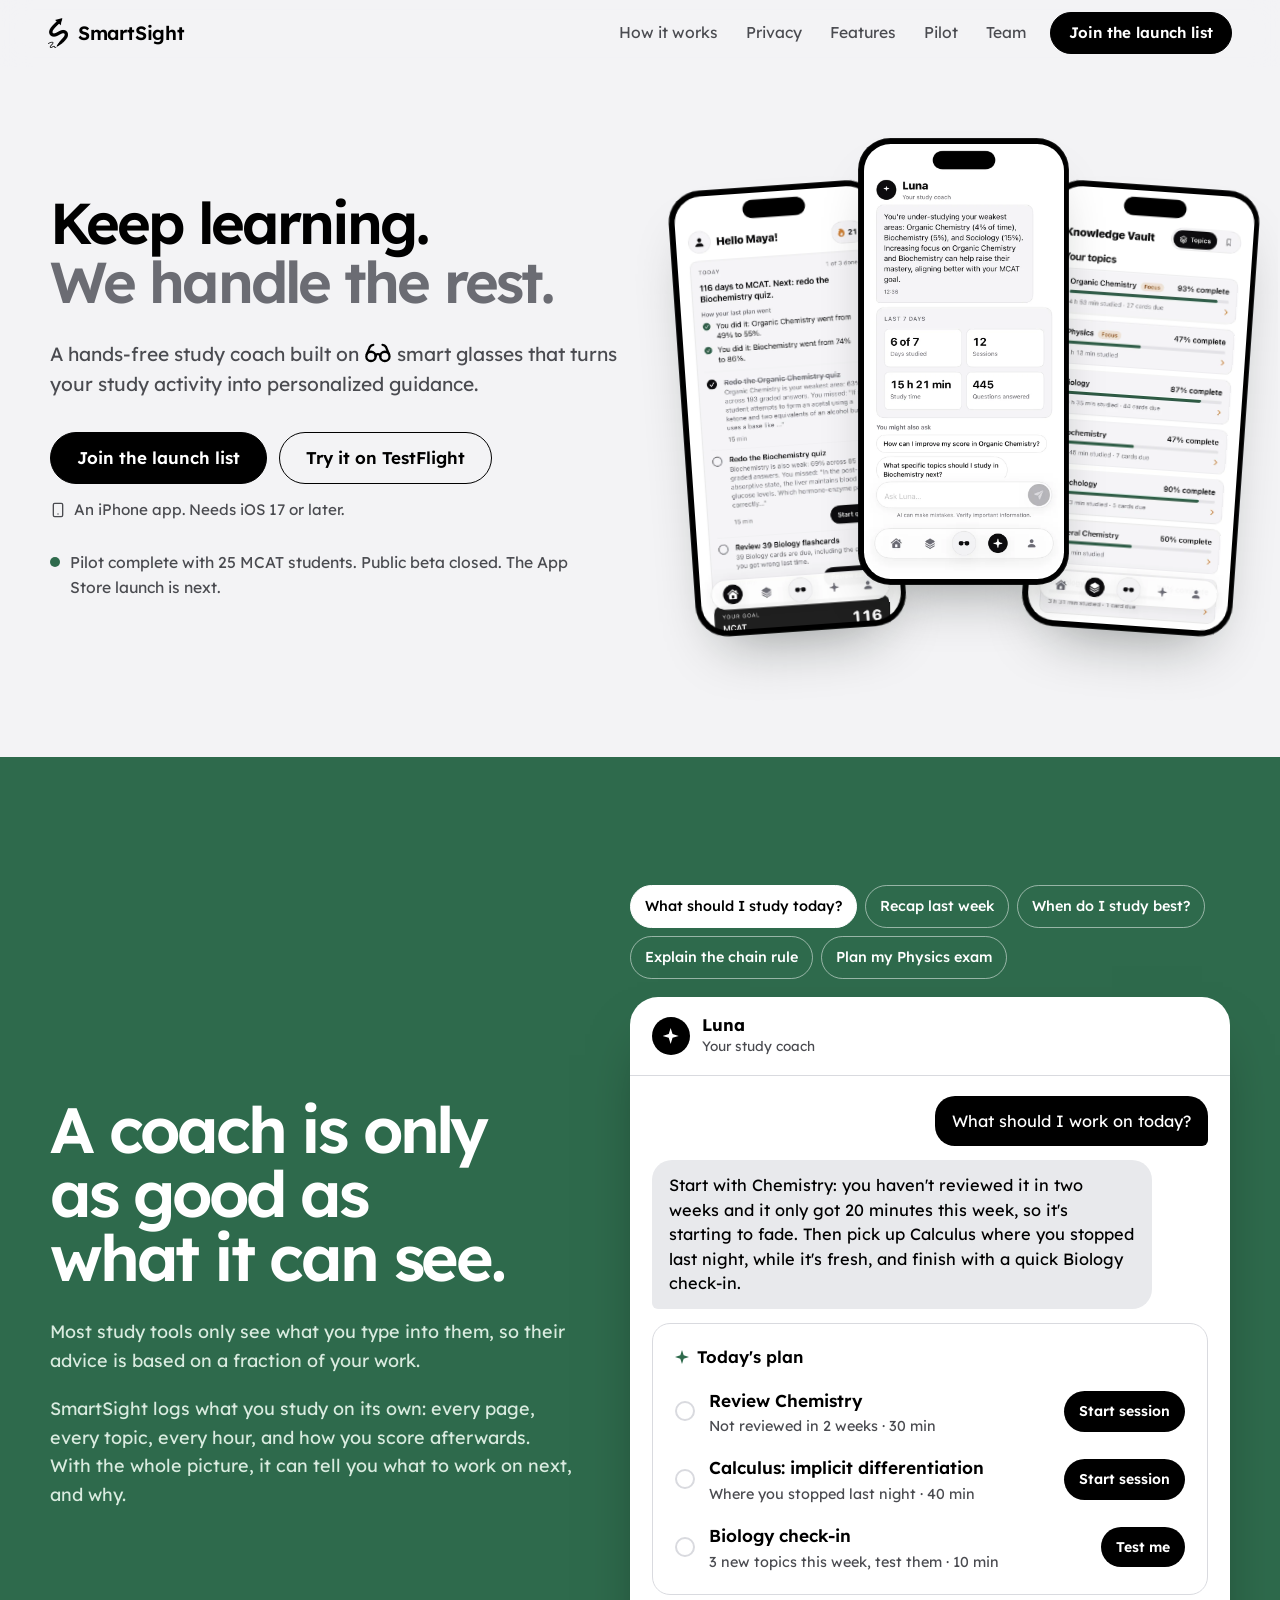
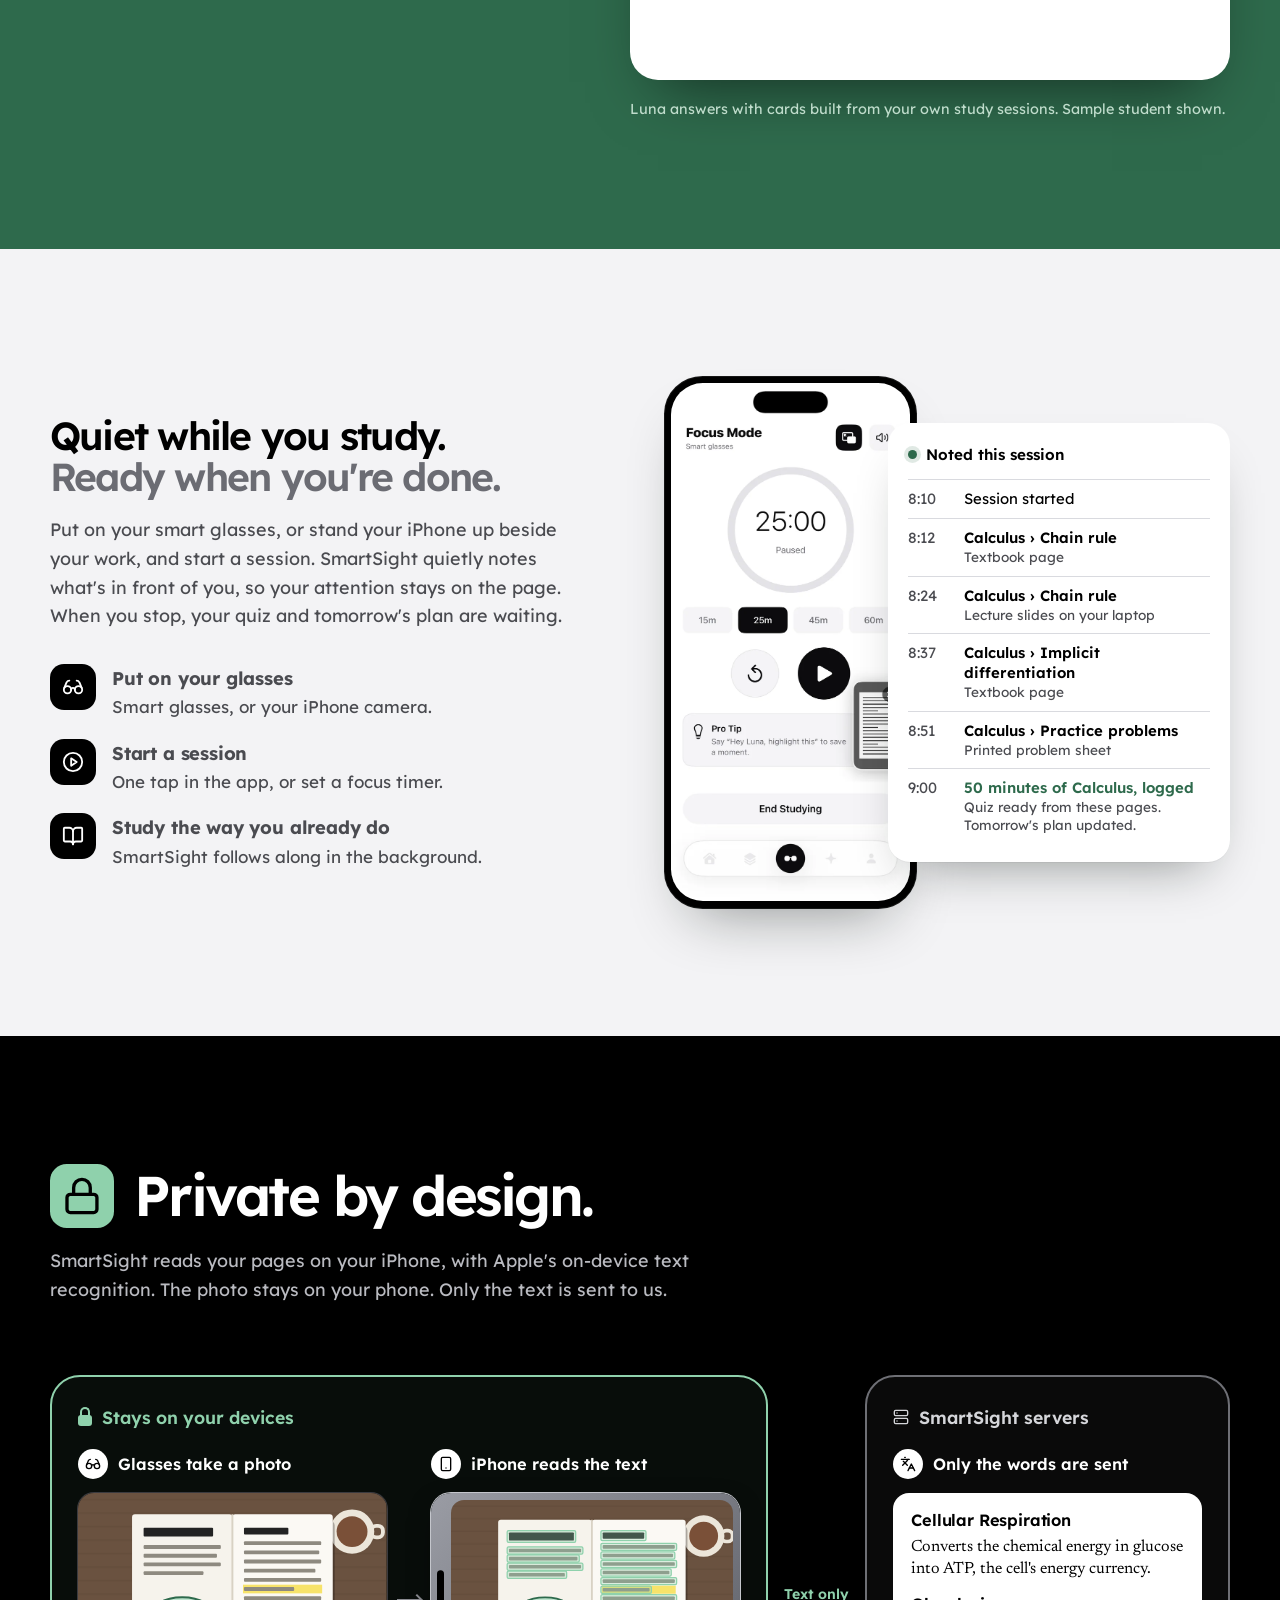
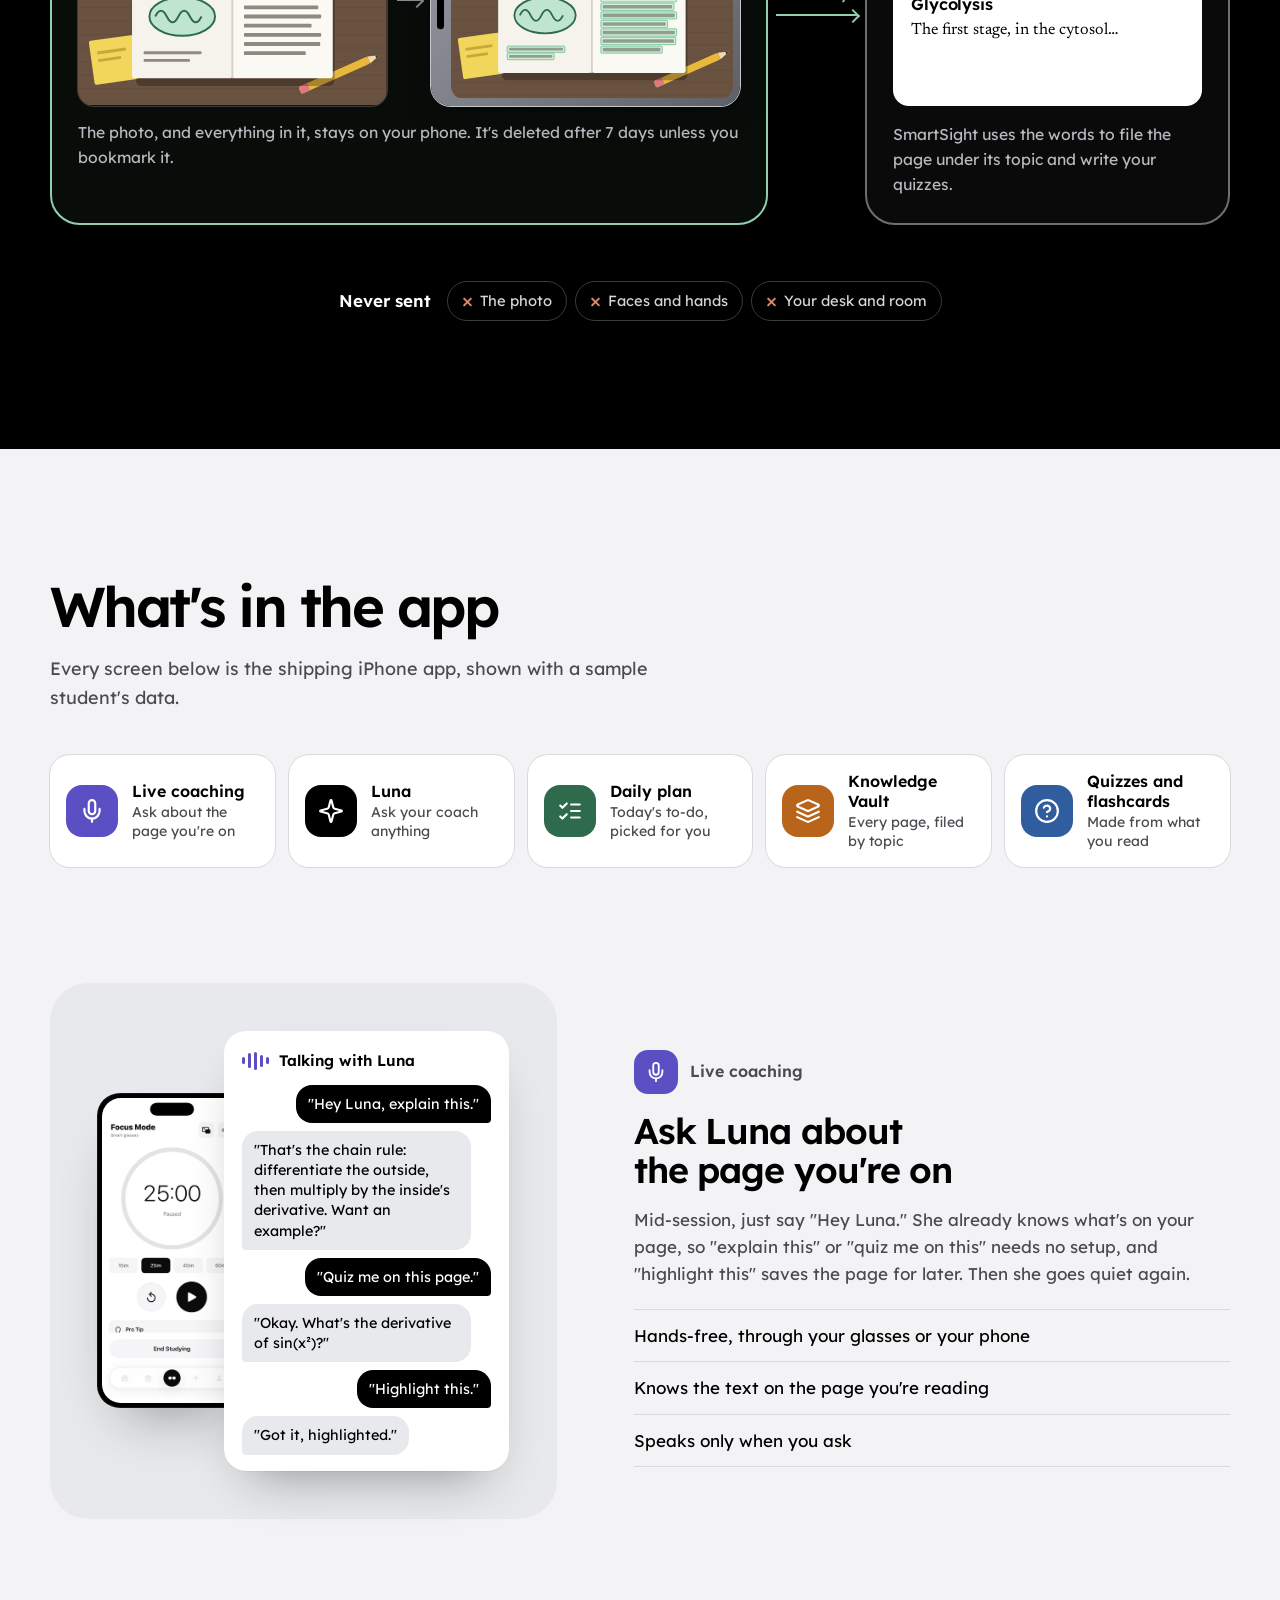
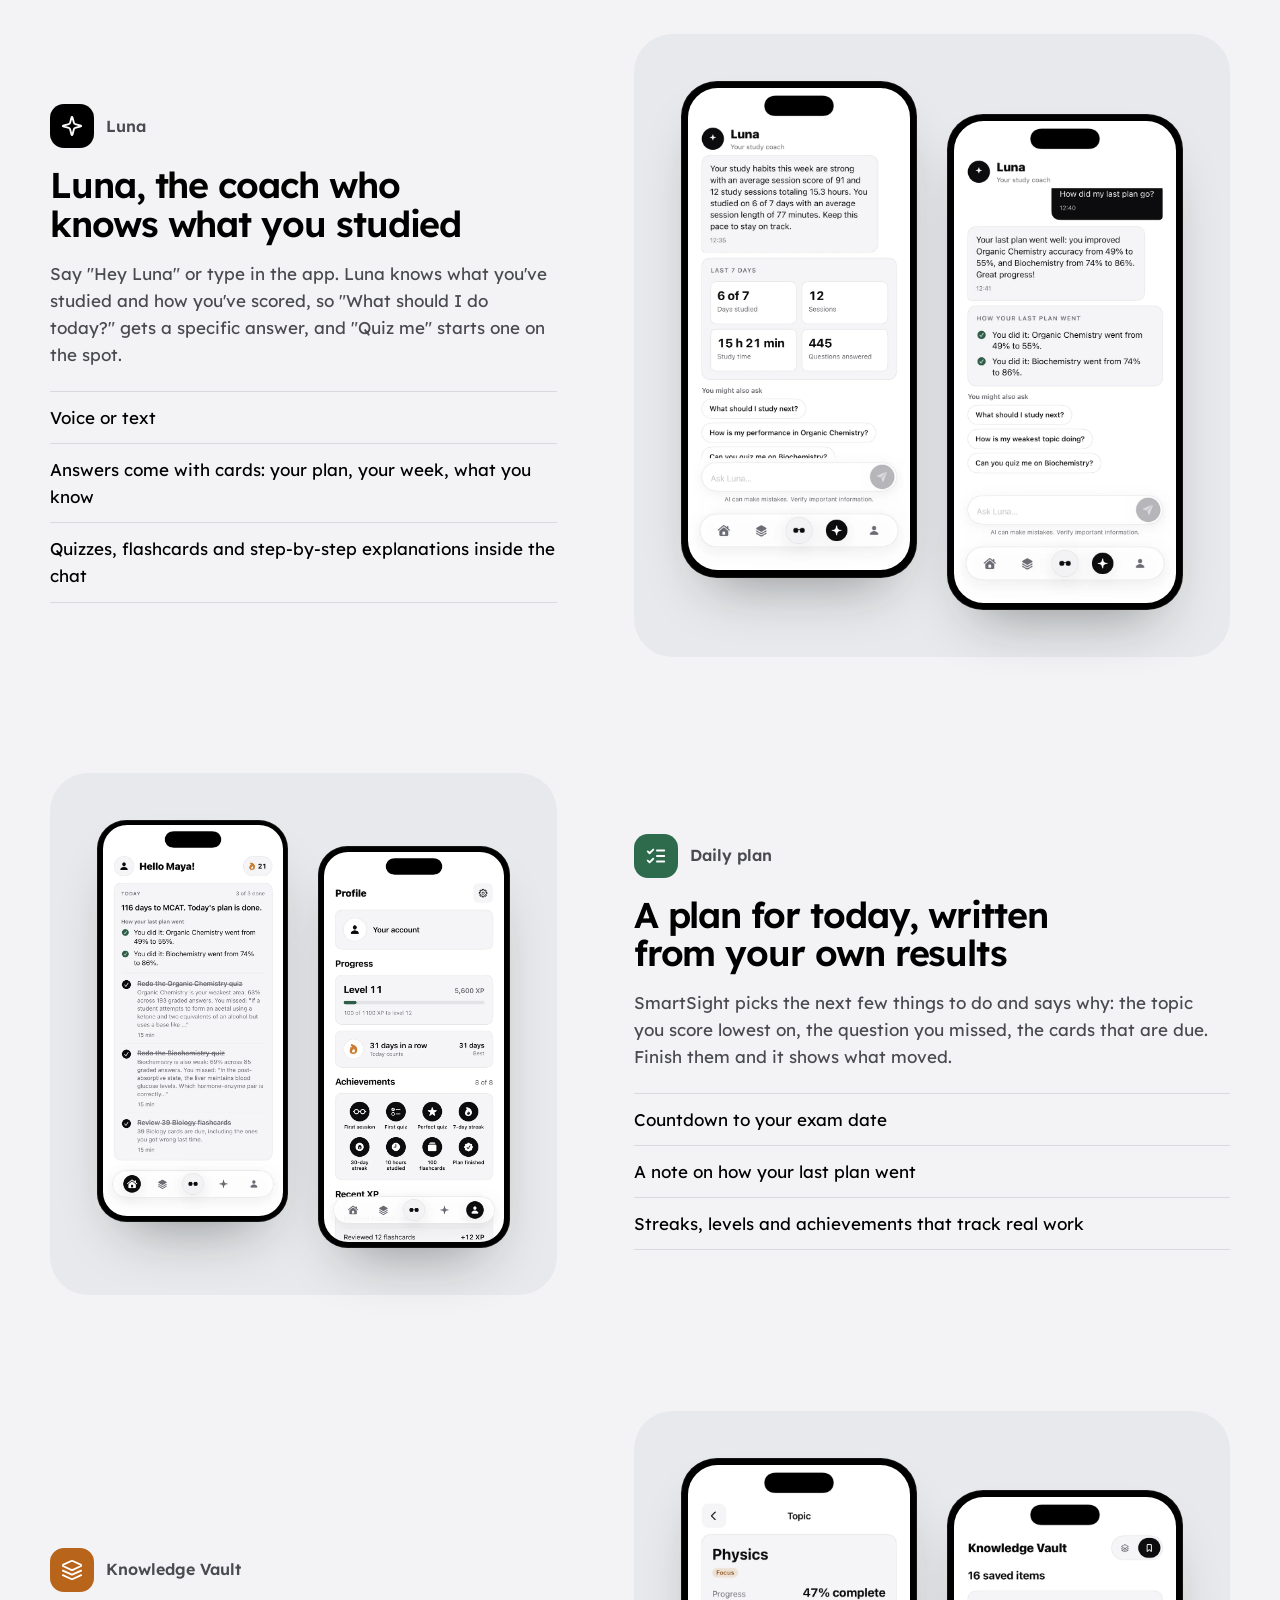
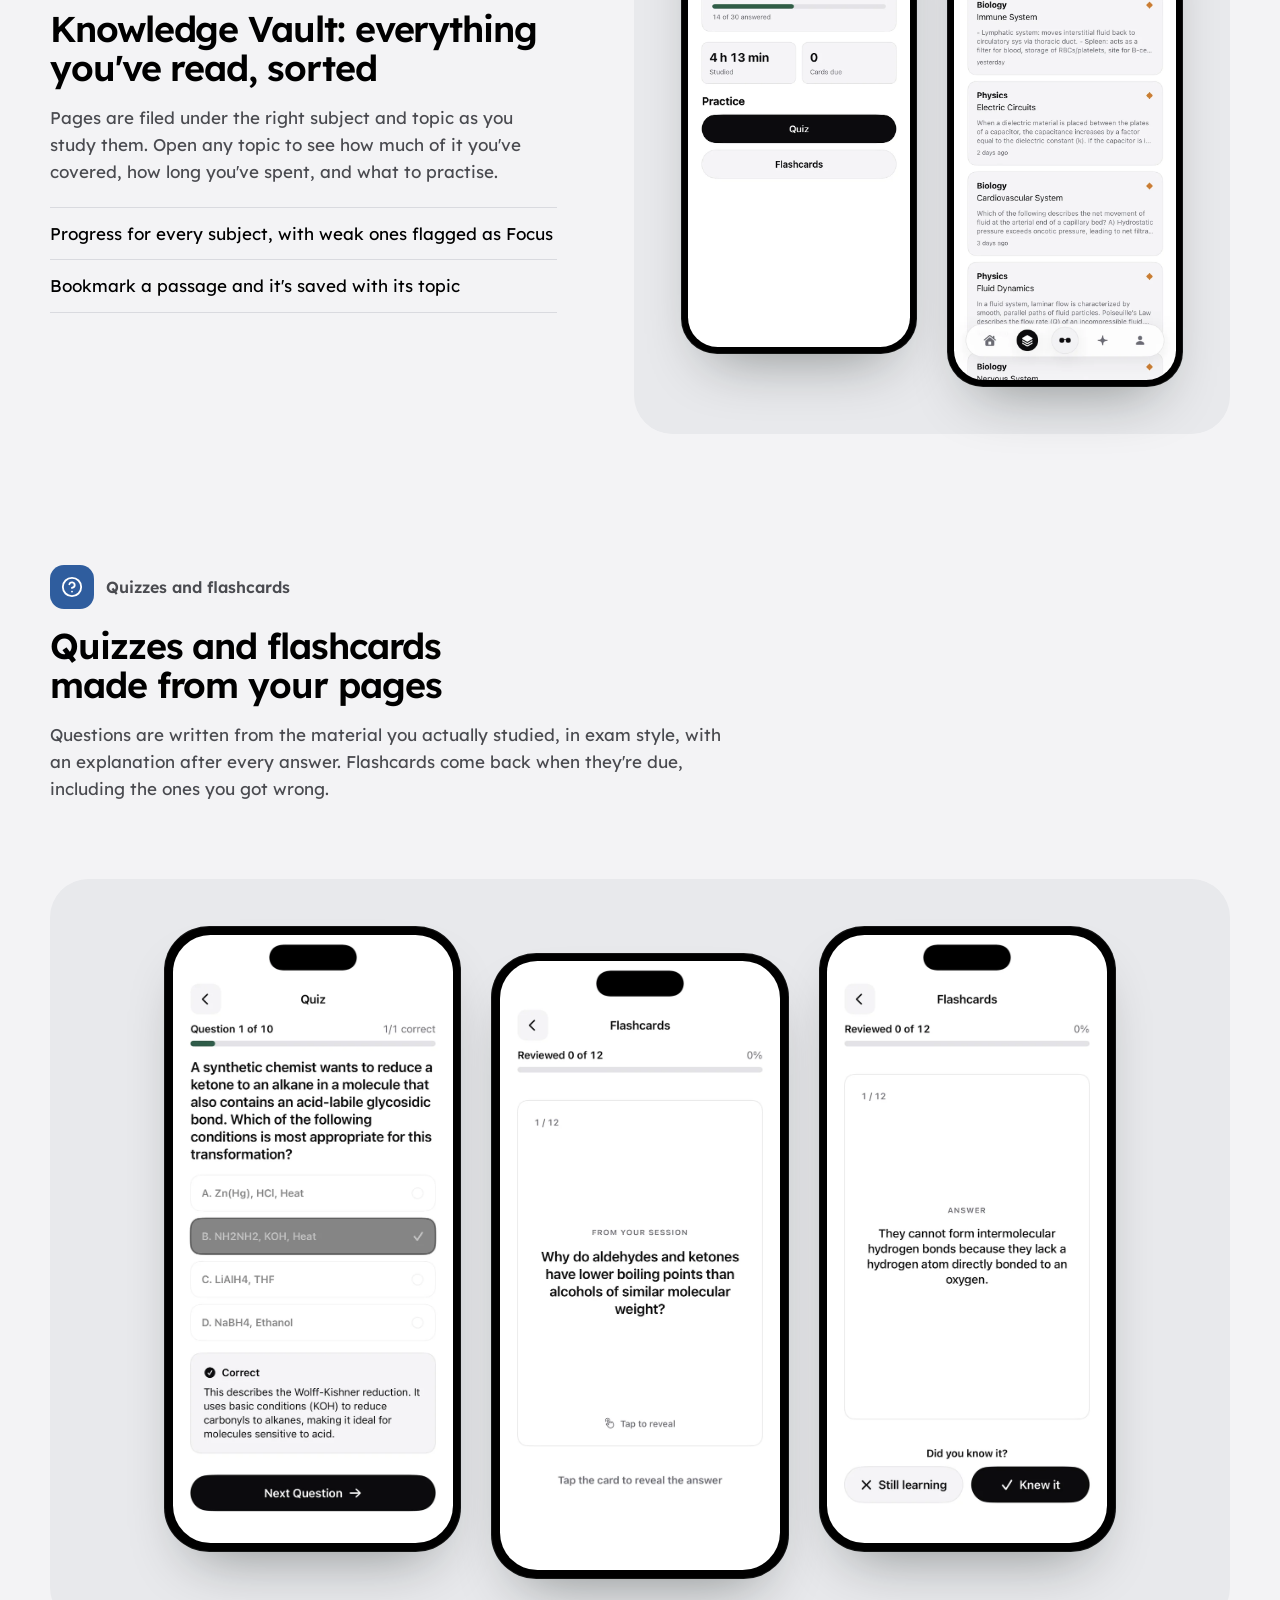
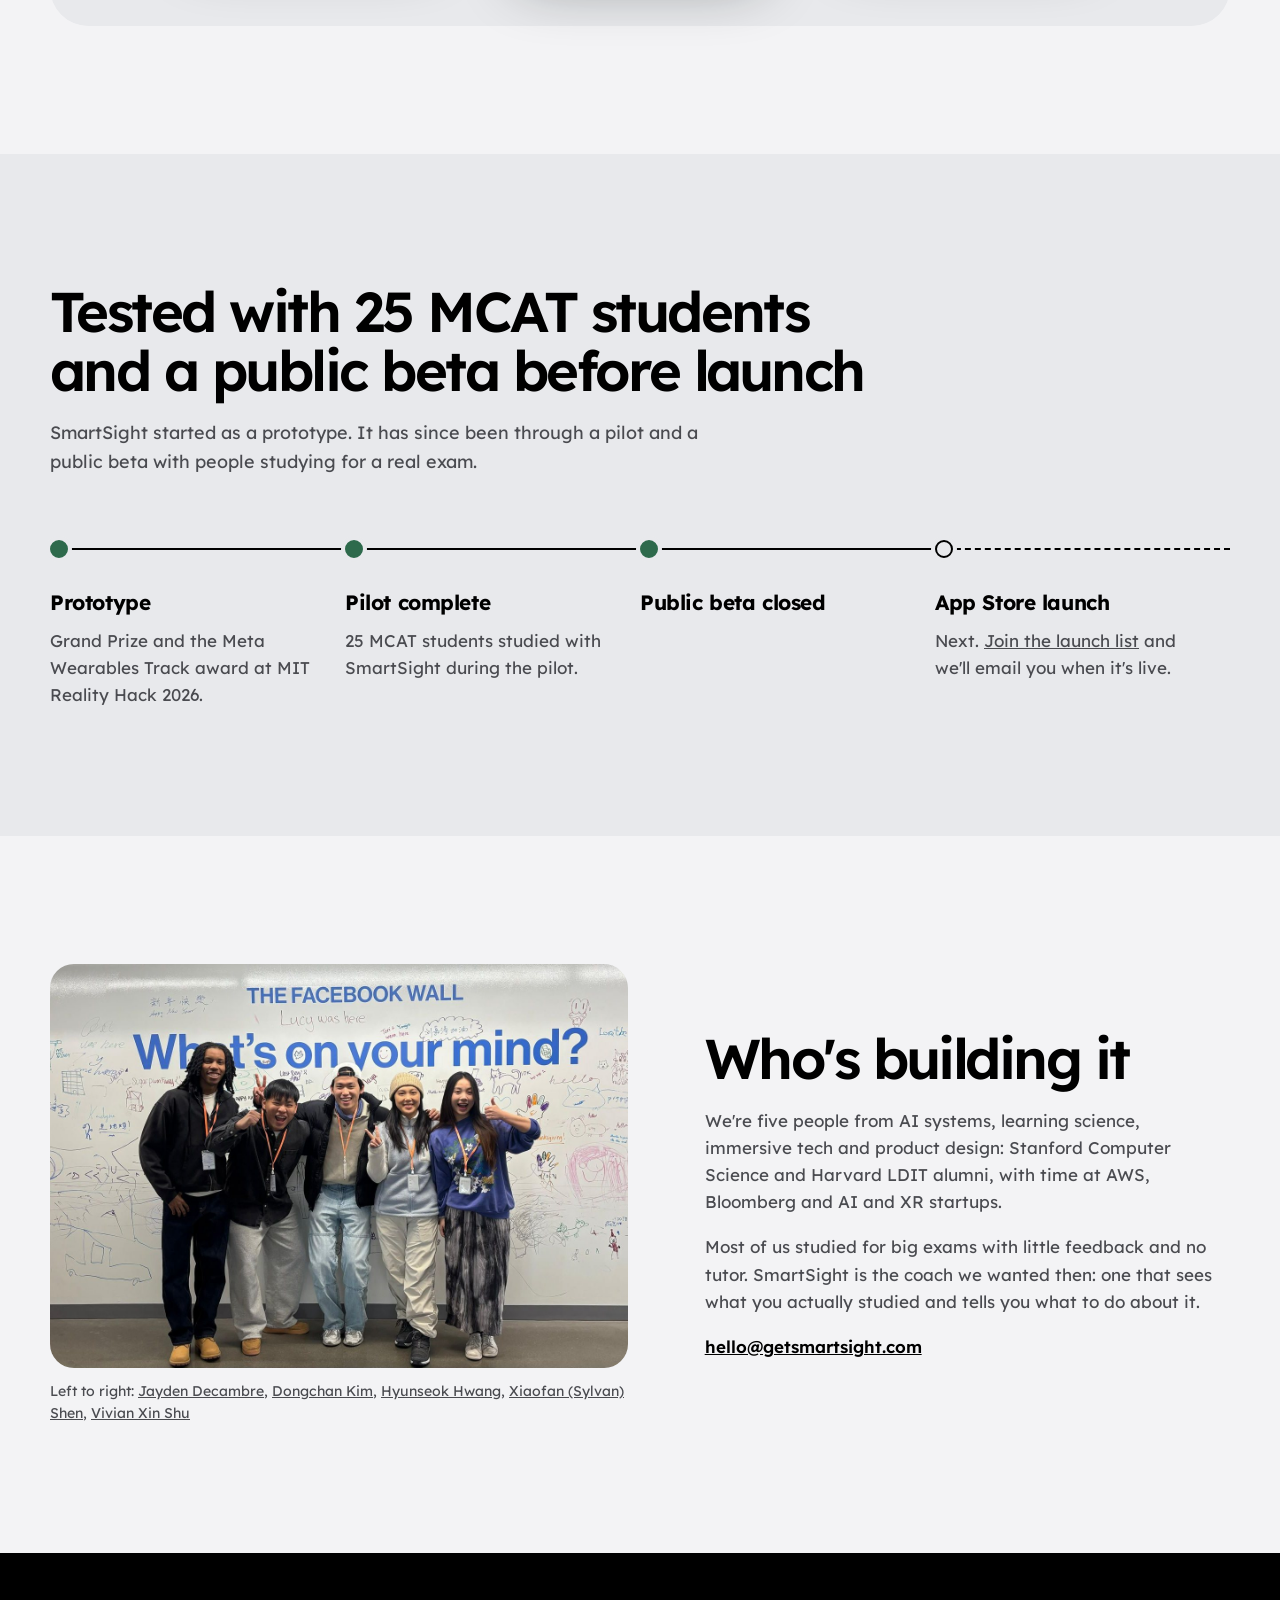
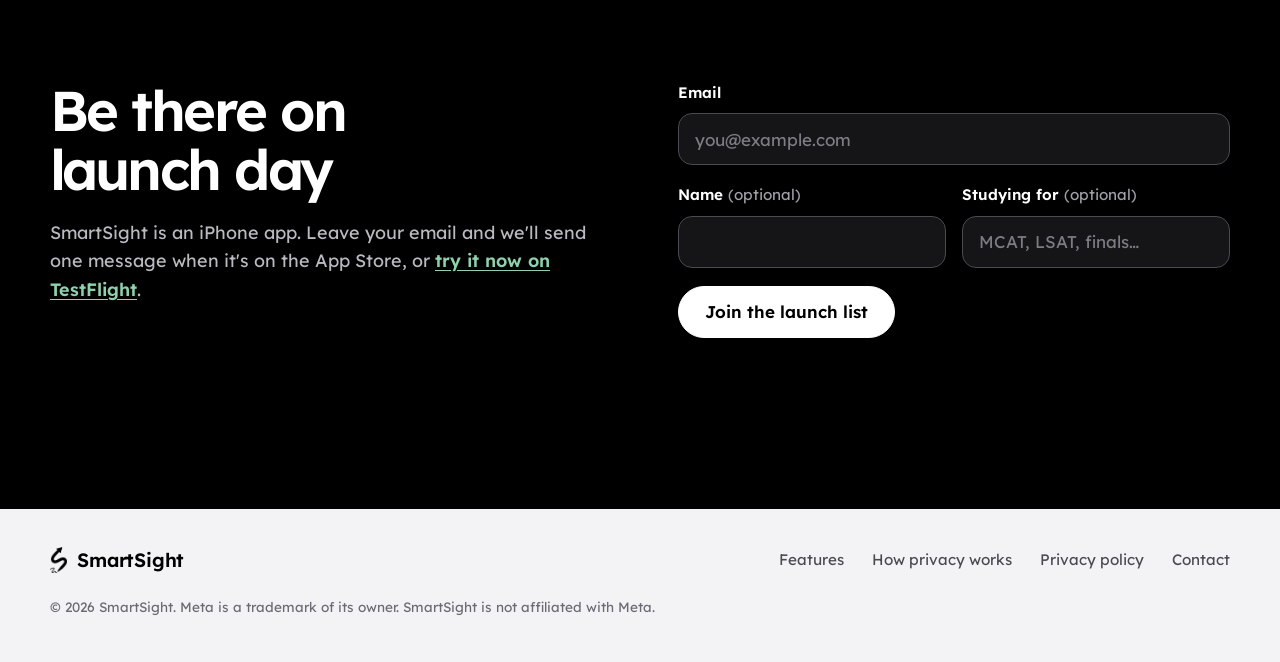
==== commit 029354f5: "Show SmartSight servers as their own box in the privacy diagram - Step 3 sits in a "SmartSight serve" ====
--- a/index.html
+++ b/index.html
@@ -246,6 +246,8 @@
           </svg>
           <div class="pv__zone" aria-hidden="true"></div>
           <p class="pv__zone-label"><span class="lock" aria-hidden="true"></span>Stays on your devices</p>
+          <div class="pv__server" aria-hidden="true"></div>
+          <p class="pv__server-label"><svg viewBox="0 0 24 24" width="16" height="16" fill="none" stroke="currentColor" stroke-width="2" stroke-linecap="round" stroke-linejoin="round" aria-hidden="true" focusable="false"><rect width="20" height="8" x="2" y="2" rx="2" ry="2"/><rect width="20" height="8" x="2" y="14" rx="2" ry="2"/><line x1="6" x2="6.01" y1="6" y2="6"/><line x1="6" x2="6.01" y1="18" y2="18"/></svg>SmartSight servers</p>
 
           <p class="pv__t pv__t--1"><span class="pv__num"><svg class="" viewBox="0 0 24 24" width="16" height="16" fill="none" stroke="currentColor" stroke-width="2" stroke-linecap="round" stroke-linejoin="round" aria-hidden="true" focusable="false"><circle cx="6" cy="15" r="4"/><circle cx="18" cy="15" r="4"/><path d="M14 15a2 2 0 0 0-2-2 2 2 0 0 0-2 2"/><path d="M2.5 13 5 7c.7-1.3 1.4-2 3-2"/><path d="M21.5 13 19 7c-.7-1.3-1.5-2-3-2"/></svg></span>Glasses take a photo</p>
           <p class="pv__t pv__t--2"><span class="pv__num"><svg class="" viewBox="0 0 24 24" width="16" height="16" fill="none" stroke="currentColor" stroke-width="2" stroke-linecap="round" stroke-linejoin="round" aria-hidden="true" focusable="false"><rect width="14" height="20" x="5" y="2" rx="2" ry="2"/><path d="M12 18h.01"/></svg></span>iPhone reads the text</p>
@@ -268,13 +270,16 @@
           <p class="pv__zone-note">The photo, and everything in it, stays on your phone. It's deleted after 7 days unless you bookmark it.</p>
           <div class="pv__after">
             <p class="pv__note">SmartSight uses the words to file the page under its topic and write your quizzes.</p>
-            <p class="pv__never-title">Never sent</p>
-            <ul class="pv__never">
-              <li>The photo</li>
-              <li>Faces and hands</li>
-              <li>Your desk and room</li>
-            </ul>
-          </div>
+          </div>
+        </div>
+
+        <div class="pv-never">
+          <p class="pv-never__title">Never sent</p>
+          <ul class="pv__never">
+            <li>The photo</li>
+            <li>Faces and hands</li>
+            <li>Your desk and room</li>
+          </ul>
         </div>
       </div>
     </section>
--- a/styles.css
+++ b/styles.css
@@ -372,10 +372,10 @@
 .pv {
   --pad: clamp(18px, 2.4vw, 28px);
   display: grid;
-  grid-template-columns: minmax(0, 1fr) 44px minmax(0, 1fr) clamp(112px, 10vw, 132px) minmax(0, 1fr);
-  grid-template-rows: auto auto 190px auto;
+  grid-template-columns: minmax(0, 1fr) 44px minmax(0, 1fr) clamp(136px, 12vw, 160px) minmax(0, 1fr);
+  grid-template-rows: auto auto minmax(190px, auto) auto;
   column-gap: 0; row-gap: 14px;
-  margin-top: clamp(40px, 6vw, 72px); padding: var(--pad) 0 0 var(--pad);
+  margin-top: clamp(40px, 6vw, 72px); padding: var(--pad);
 }
 .lock { position: relative; width: 14px; height: 11px; margin-top: 6px; border-radius: 3px; background: var(--green-soft); }
 .lock::before {
@@ -387,6 +387,12 @@
   grid-column: 1 / 4; grid-row: 1 / 5; margin: calc(-1 * var(--pad));
   border: 2px solid var(--green-soft); border-radius: 30px; background: rgba(143, 209, 172, .06);
 }
+.pv__server {
+  grid-column: 5; grid-row: 1 / 5; margin: calc(-1 * var(--pad));
+  border: 2px solid #6E6F75; border-radius: 30px; background: rgba(255, 255, 255, .04);
+}
+.pv__server-label { grid-column: 5; grid-row: 1; display: flex; align-items: center; gap: 10px; margin-bottom: 4px; color: #D5D6DA; font-size: 1.1rem; font-weight: 600; }
+.pv__server-label svg { flex: none; }
 .pv__zone-label { grid-column: 1 / 4; grid-row: 1; display: flex; align-items: center; gap: 10px; margin-bottom: 4px; color: var(--green-soft); font-size: 1.1rem; font-weight: 600; }
 
 .pv__t { grid-row: 2; display: flex; align-items: center; gap: 10px; font-size: 1.02rem; font-weight: 600; }
@@ -427,16 +433,17 @@
 }
 .pv__go--1 { grid-column: 2; width: 24px; color: #8A8B91; }
 .pv__go--1::before { width: 24px; }
-.pv__go--2 { grid-column: 4; width: calc(100% - var(--pad) - 14px); margin-left: calc(var(--pad) + 4px); color: var(--green-soft); font-size: .88rem; font-weight: 600; }
+.pv__go--2 { grid-column: 4; width: calc(100% - 2 * var(--pad) - 16px); margin-left: 0; color: var(--green-soft); font-size: .88rem; font-weight: 600; }
 .pv__go--2::before { width: 100%; order: 2; margin-top: 8px; }
 .pv__go--2 span { white-space: nowrap; }
 
 /* Row 4: notes under each part */
 .pv__zone-note { grid-column: 1 / 4; grid-row: 4; color: #B9BAC0; font-size: .98rem; }
-.pv__after { grid-column: 5; grid-row: 4 / 6; padding-top: 2px; }
+.pv__after { grid-column: 5; grid-row: 4; padding-top: 2px; }
 .pv__note { color: #B9BAC0; font-size: .98rem; }
-.pv__never-title { margin-top: 20px; font-weight: 600; }
-.pv__never { display: flex; flex-wrap: wrap; gap: 8px; margin-top: 10px; }
+.pv-never { display: flex; flex-wrap: wrap; align-items: center; justify-content: center; gap: 12px 16px; margin-top: clamp(36px, 5vw, 56px); }
+.pv-never__title { font-weight: 600; }
+.pv__never { display: flex; flex-wrap: wrap; justify-content: center; gap: 8px; }
 .pv__never li {
   position: relative; padding: 7px 14px 7px 32px; border: 1px solid #3A3A3F; border-radius: 999px;
   color: #D5D6DA; font-size: .92rem;
@@ -474,7 +481,7 @@
   .pv {
     grid-template-columns: minmax(0, 1fr);
     grid-template-rows: none; grid-auto-rows: auto;
-    padding: var(--pad) var(--pad) 0;
+    padding: var(--pad);
   }
   .pv__zone { grid-column: 1; grid-row: 1 / 8; }
   .pv__zone-label { grid-column: 1; grid-row: 1; }
@@ -492,9 +499,11 @@
     width: auto; margin: calc(var(--pad) + 6px) 0 0 12px;
   }
   .pv__go--2::before { order: 0; width: 2px; height: 40px; margin: 0; }
-  .pv__t--3 { grid-column: 1; grid-row: 9; }
-  .pv__text { grid-column: 1; grid-row: 10; height: auto; }
-  .pv__after { grid-column: 1; grid-row: 11; }
+  .pv__server { grid-column: 1; grid-row: 9 / 13; margin-bottom: calc(-1 * var(--pad)); }
+  .pv__server-label { grid-column: 1; grid-row: 9; }
+  .pv__t--3 { grid-column: 1; grid-row: 10; }
+  .pv__text { grid-column: 1; grid-row: 11; height: auto; }
+  .pv__after { grid-column: 1; grid-row: 12; }
 }
 
 
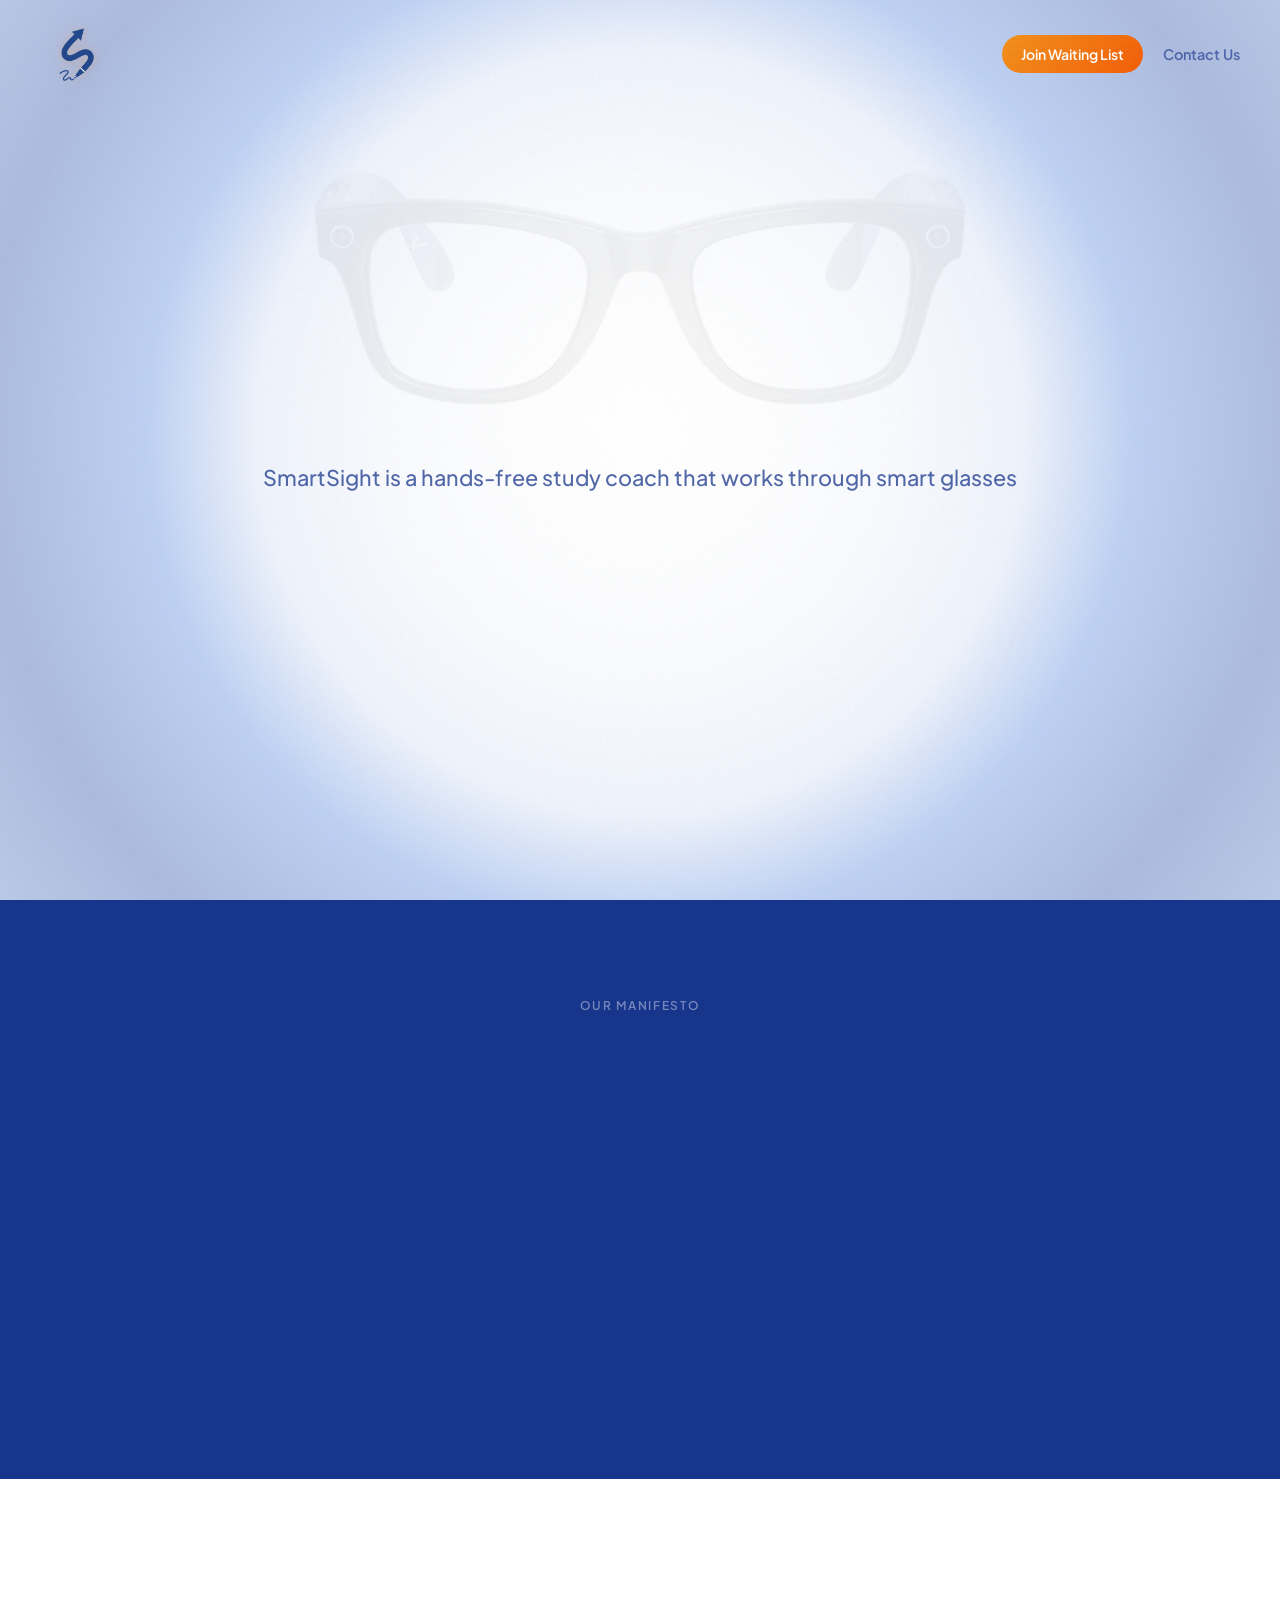
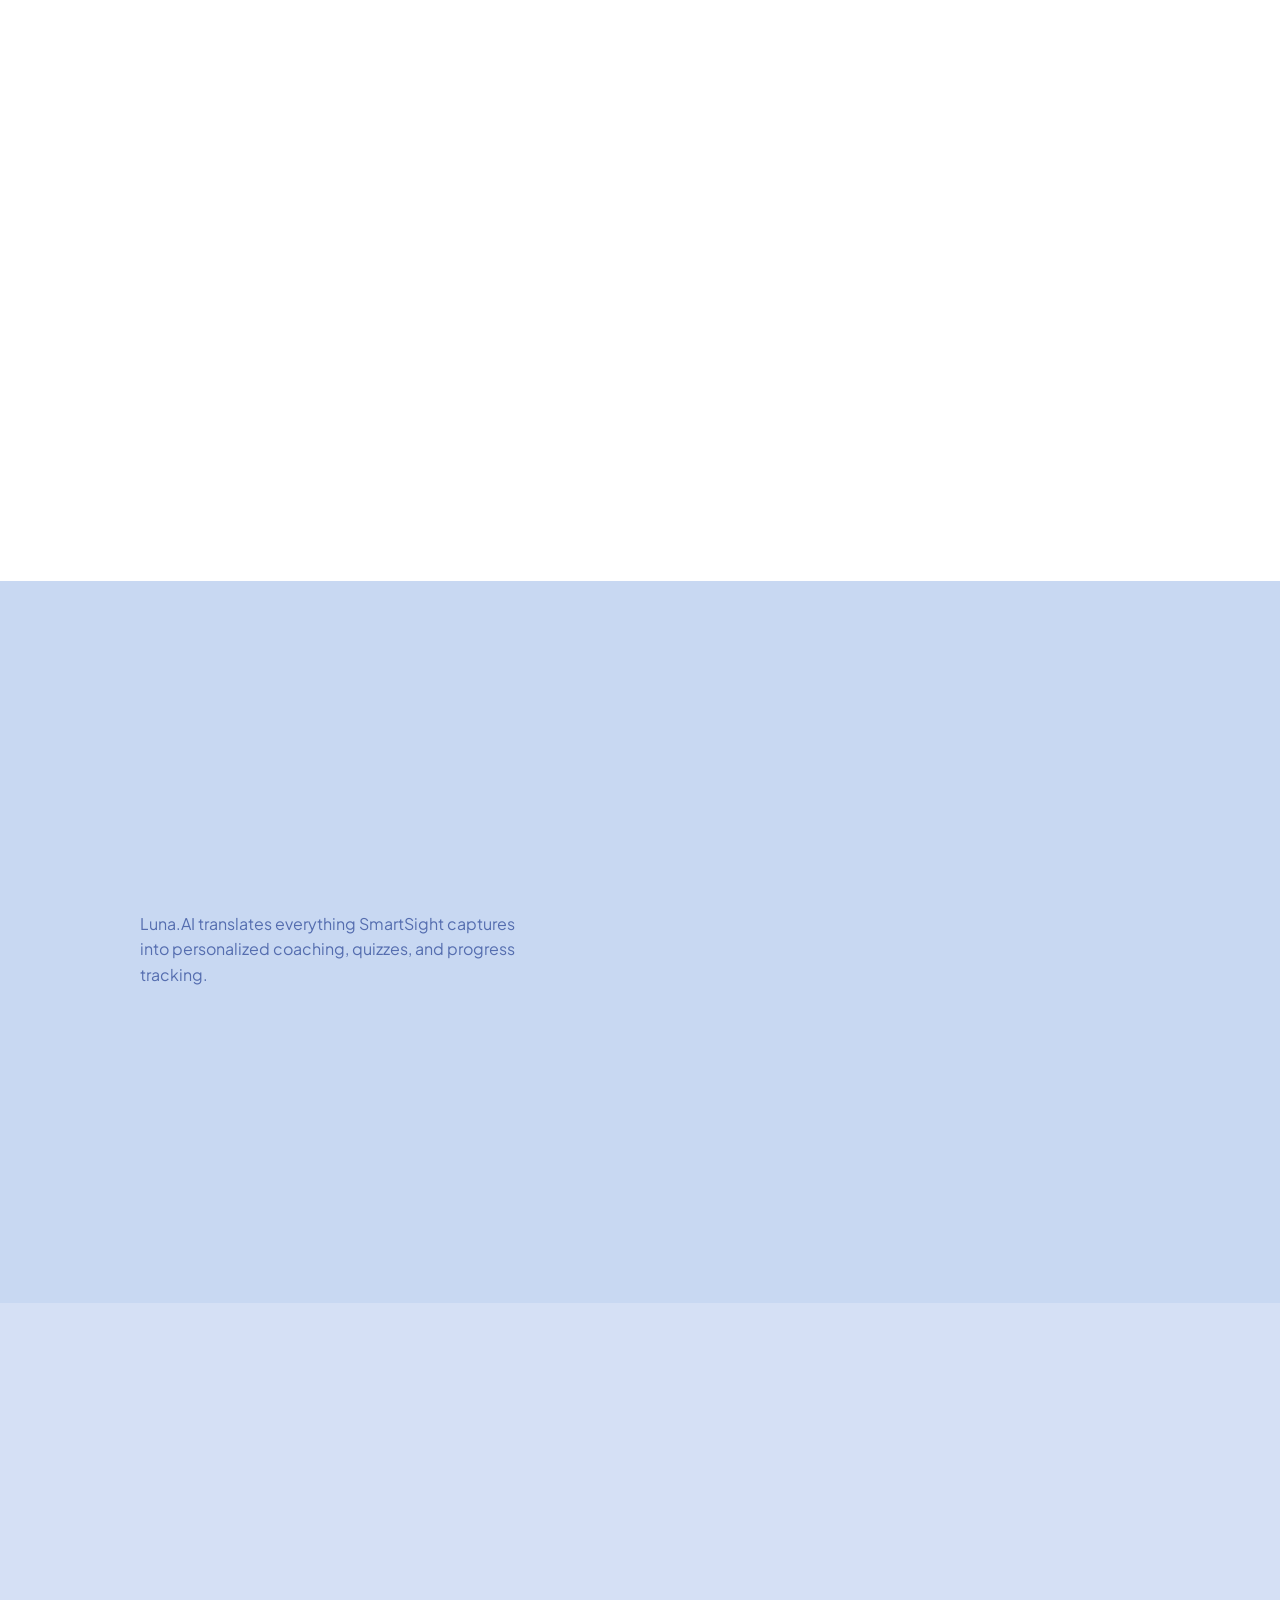
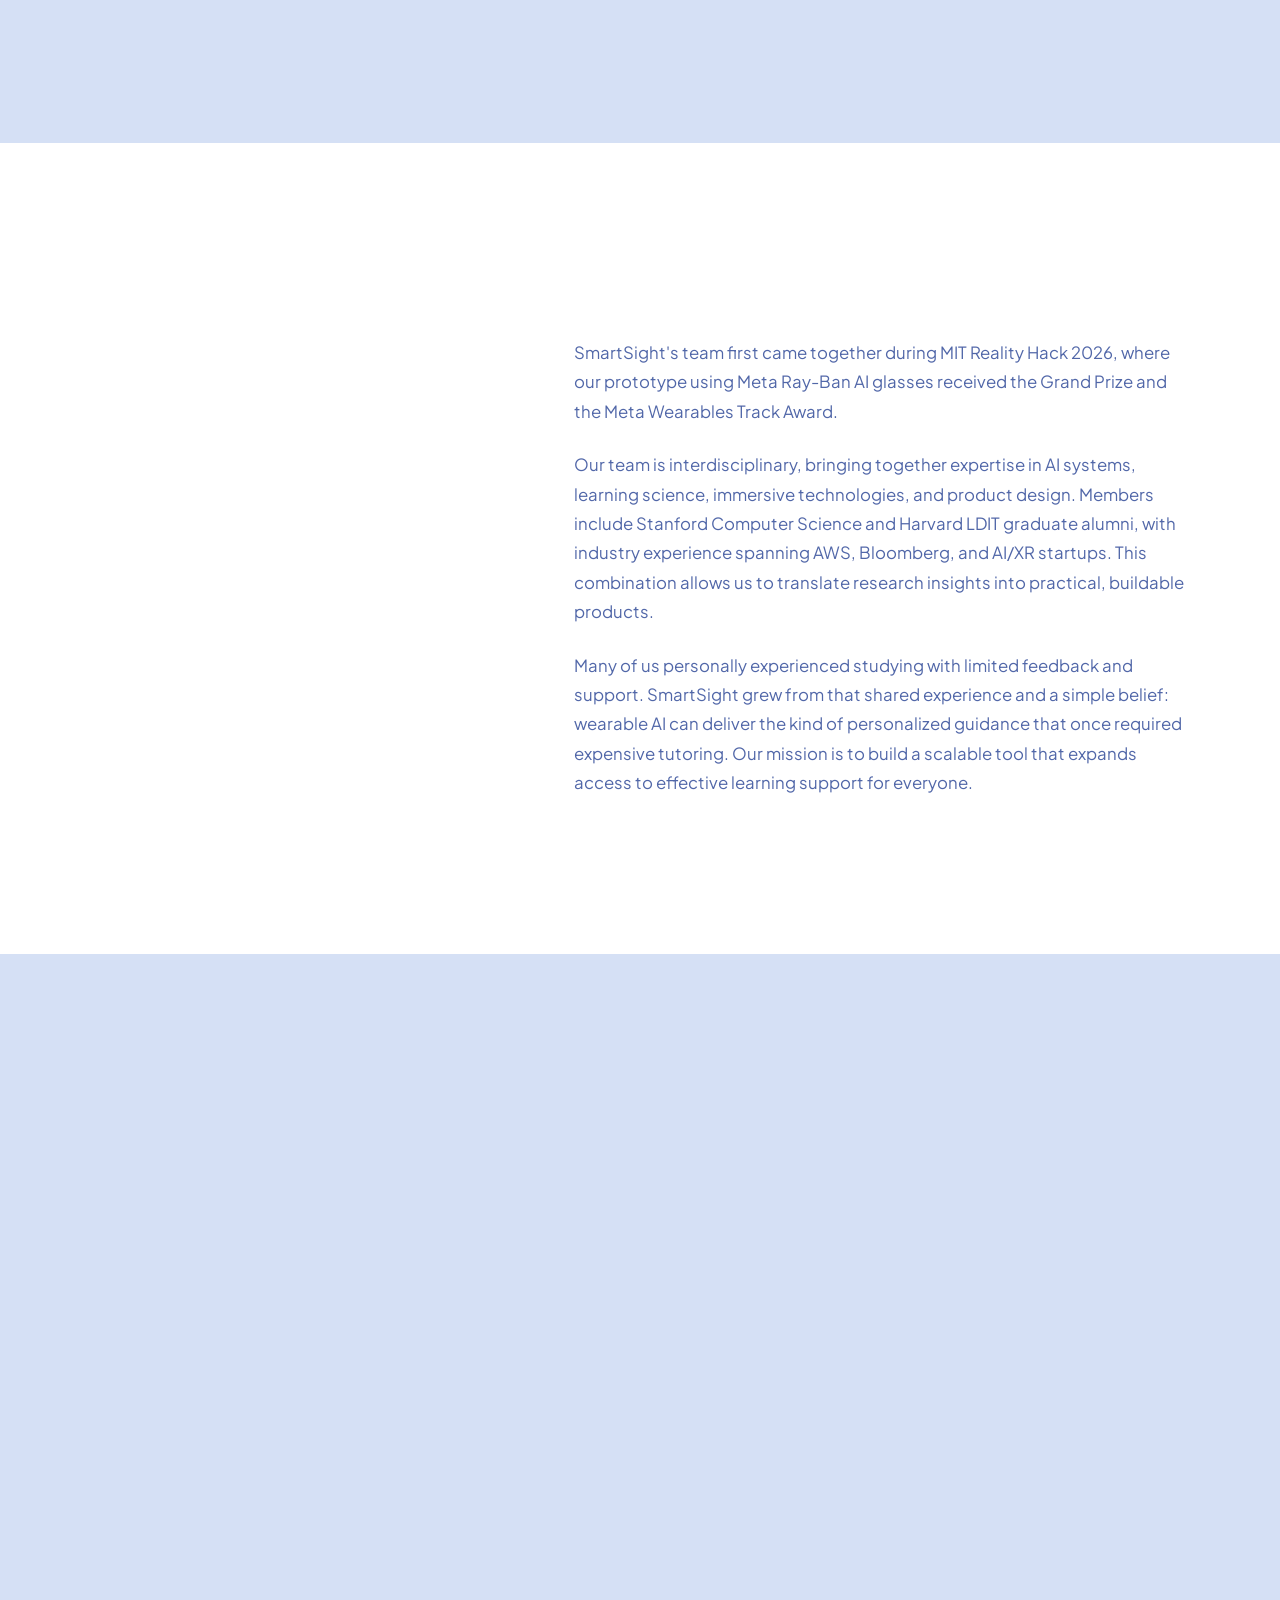
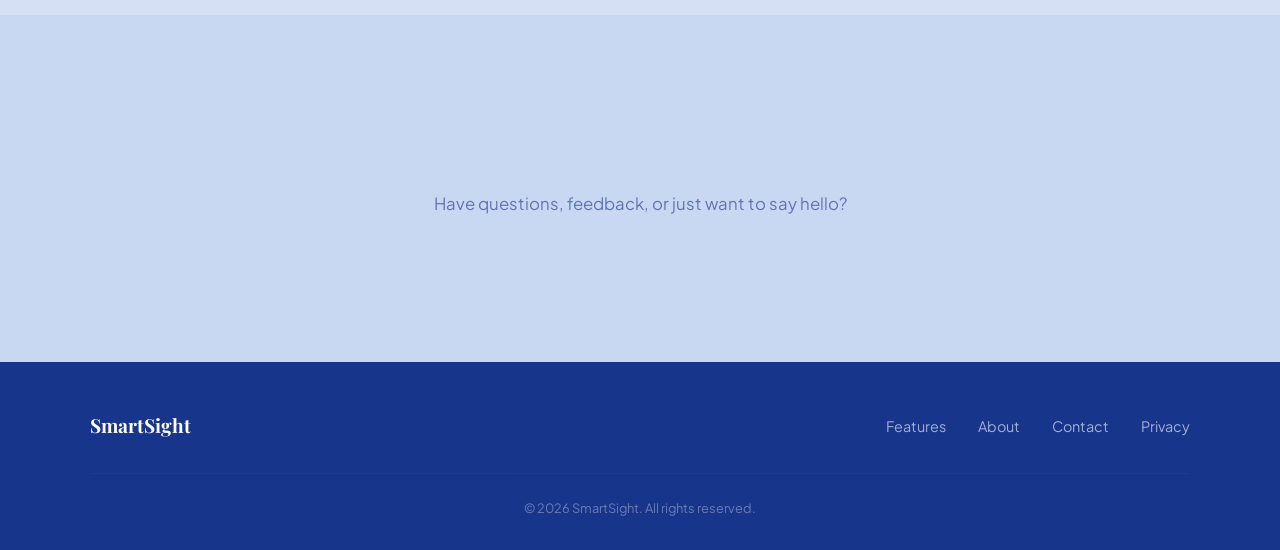
==== commit 8dcb4870: "Merge pull request #2 from SmartSightStartup/docs/privacy-policy Add privacy policy page (privacy.ht" ====
--- a/index.html
+++ b/index.html
@@ -3,492 +3,347 @@
 <head>
   <meta charset="UTF-8" />
   <meta name="viewport" content="width=device-width, initial-scale=1.0" />
-  <title>SmartSight: keep learning, we handle the rest</title>
-  <meta name="description" content="A hands-free study coach built on smart glasses that turns your study activity into personalized guidance. Your photos never leave your phone." />
-  <meta property="og:title" content="SmartSight: keep learning, we handle the rest" />
-  <meta property="og:description" content="A hands-free study coach built on smart glasses. Your photos never leave your phone." />
-  <meta property="og:type" content="website" />
-  <meta property="og:url" content="https://getsmartsight.com/" />
-  <meta name="theme-color" content="#F3F3F5" />
-  <link rel="icon" type="image/png" sizes="32x32" href="assets/favicon-32.png" />
-  <link rel="icon" type="image/png" sizes="192x192" href="assets/favicon-192.png" />
-  <link rel="apple-touch-icon" href="assets/apple-touch-icon.png" />
-
+  <title>SmartSight — You Study, We Coach.</title>
+  <meta name="description" content="AI-powered study coaching through Ray-Ban Meta smart glasses. Personalized. Passive. Always on." />
+
+  <!-- Google Fonts: Playfair Display (headings) + Plus Jakarta Sans (body) -->
   <link rel="preconnect" href="https://fonts.googleapis.com" />
   <link rel="preconnect" href="https://fonts.gstatic.com" crossorigin />
-  <link href="https://fonts.googleapis.com/css2?family=Lexend:wght@400..700&family=Newsreader:ital,opsz,wght@0,6..72,400;0,6..72,500;1,6..72,400&display=swap" rel="stylesheet" />
+  <link href="https://fonts.googleapis.com/css2?family=Playfair+Display:wght@400;700&family=Plus+Jakarta+Sans:wght@400;500;600;700&display=swap" rel="stylesheet" />
 
   <link rel="stylesheet" href="styles.css" />
 </head>
 <body>
 
-  <a class="skip" href="#main">Skip to content</a>
-
-  <header class="nav" id="top">
-    <a href="index.html" class="nav__brand" aria-label="SmartSight home">
-      <img src="assets/logo-mark.png" alt="" width="22" height="34" />
-      <span>SmartSight</span>
+  <!-- ============================================
+       NAVIGATION
+       ============================================ -->
+  <nav class="nav" role="navigation" aria-label="Main navigation">
+    <a href="index.html" class="nav__logo" aria-label="SmartSight">
+      <img src="assets/logo.png" alt="SmartSight" class="nav__logo-img" />
     </a>
-    <nav class="nav__links" aria-label="Sections">
-      <a href="#how">How it works</a>
-      <a href="#privacy">Privacy</a>
-      <a href="#features">Features</a>
-      <a href="#status">Pilot</a>
-      <a href="#team">Team</a>
-    </nav>
-    <a href="#launch" class="btn btn--small">Join the launch list</a>
-  </header>
-
-  <main id="main">
-
-    <!-- HERO -->
-    <section class="hero">
-      <div class="hero__copy">
-        <h1>Keep learning.<br /><span class="hero__soft nowrap">We handle the rest.</span></h1>
-        <p class="hero__lede">
-          A hands-free study coach built on <span class="nowrap"><!-- Lucide "glasses" icon, ISC License, Copyright (c) Lucide Contributors --><svg class="glasses-icon" viewBox="0 0 24 24" width="24" height="24" fill="none" stroke="currentColor" stroke-width="2" stroke-linecap="round" stroke-linejoin="round" aria-hidden="true" focusable="false"><circle cx="6" cy="15" r="4"/><circle cx="18" cy="15" r="4"/><path d="M14 15a2 2 0 0 0-2-2 2 2 0 0 0-2 2"/><path d="M2.5 13 5 7c.7-1.3 1.4-2 3-2"/><path d="M21.5 13 19 7c-.7-1.3-1.5-2-3-2"/></svg>smart glasses</span> that turns your study activity into
-          personalized guidance.
+
+    <div class="nav__right">
+      <a href="#waitlist" class="nav__waitlist">Join Waiting List</a>
+      <a href="#contact" class="nav__contact">Contact Us</a>
+    </div>
+  </nav>
+
+  <main>
+
+    <!-- ============================================
+         HERO SECTION
+         ============================================ -->
+    <section class="hero" id="hero">
+      <!-- Glowing radial circle — mymind-inspired -->
+      <div class="hero__glow-circle"></div>
+
+      <!-- Glasses watermark — centred in halo -->
+      <img src="assets/glass.png" alt="" class="hero__glasses-bg" aria-hidden="true"/>
+
+      <div class="hero__content">
+        <!-- Main headline — two lines only -->
+        <h1 class="hero__headline">
+          You study,<br/>we coach.
+        </h1>
+
+        <p class="hero__subtitle">SmartSight is a hands-free study coach that works through smart glasses</p>
+
+        <!-- Inline pill tags — mymind style -->
+        <p class="hero__tags">
+          Capture your <span class="pill-tag">study sessions</span> hands-free.
+          Get told <span class="pill-tag">what to do next.</span>
         </p>
-        <div class="hero__actions">
-          <a href="#launch" class="btn">Join the launch list</a>
-          <!-- TestFlight: replace REPLACE_ME with the public link code (two places on this page) -->
-          <a href="https://testflight.apple.com/join/REPLACE_ME" class="btn btn--ghost" target="_blank" rel="noopener">Try it on TestFlight</a>
-        </div>
-        <p class="hero__platform"><svg class="" viewBox="0 0 24 24" width="16" height="16" fill="none" stroke="currentColor" stroke-width="2" stroke-linecap="round" stroke-linejoin="round" aria-hidden="true" focusable="false"><rect width="14" height="20" x="5" y="2" rx="2" ry="2"/><path d="M12 18h.01"/></svg>An iPhone app. Needs iOS 17 or later.</p>
-        <p class="hero__note">
-          <span class="dot dot--done" aria-hidden="true"></span>
-          Pilot complete with 25 MCAT students. Public beta closed. The App Store launch is next.
+
+        <!-- CTA buttons -->
+        <div class="hero__ctas" id="download">
+          <a href="#waitlist" class="btn-waitlist btn-waitlist--hero">
+            <span class="btn-waitlist__shimmer"></span>
+            <span class="btn-waitlist__text">✦ Join the Waiting List</span>
+          </a>
+          <span class="btn-download btn-download--muted">
+            <svg viewBox="0 0 14 16" fill="currentColor" xmlns="http://www.w3.org/2000/svg">
+              <path d="M11.8 8.4c0-2.1 1.7-3.1 1.8-3.2-1-1.5-2.5-1.7-3-1.7-1.3-.1-2.5.8-3.1.8-.7 0-1.7-.7-2.8-.7C3.2 3.6 1.5 4.7 1.5 8.5c0 1.2.4 2.4 1 3.4.7 1 1.4 2 2.4 2 1 0 1.3-.6 2.5-.6s1.5.6 2.5.6 1.7-1 2.3-2c.5-.7.7-1.4.7-1.4 0 0-1.1-.5-1.1-2.1zM9.8 2.4c.5-.6.8-1.5.7-2.4C9.7 0 8.7.6 8.1 1.2c-.5.6-.9 1.5-.8 2.3.9.1 1.9-.4 2.5-1.1z"/>
+            </svg>
+            iOS App — coming soon
+          </span>
+        </div>
+
+
+      </div>
+    </section>
+
+
+    <!-- ============================================
+         MANIFESTO SECTION
+         ============================================ -->
+    <section class="manifesto">
+      <div class="manifesto__inner">
+        <p class="section-label fade-up">Our Manifesto</p>
+
+        <div class="manifesto__text">
+          <p class="fade-up" data-delay="0">
+            Students are drowning in tracking apps.<br/>
+            Every tool built to help you study<br/>
+            demands more of your attention.
+          </p>
+          <p class="fade-up" data-delay="200">
+            SmartSight was built on one idea:<br/>
+            your coach should come to you<br/>
+            without you logging everything.
+          </p>
+        </div>
+
+      </div>
+    </section>
+
+
+    <!-- ============================================
+         FEATURES SECTION
+         ============================================ -->
+    <section class="features" id="features">
+      <div class="features__inner">
+        <p class="section-label fade-up">Built for how you actually study</p>
+
+        <div class="features__grid">
+          <!-- Feature 1: Passive Capture -->
+          <div class="feature-card fade-up" data-delay="0">
+            <span class="feature-card__icon">
+              <svg viewBox="0 0 32 32" fill="none" xmlns="http://www.w3.org/2000/svg">
+                <circle cx="16" cy="16" r="13" stroke="#18358C" stroke-width="1.8"/>
+                <circle cx="16" cy="16" r="6" stroke="#F2911B" stroke-width="1.8"/>
+                <circle cx="16" cy="16" r="2" fill="#18358C"/>
+              </svg>
+            </span>
+            <h3 class="feature-card__title">Passive Capture</h3>
+            <p class="feature-card__desc">Glasses quietly photograph your notes as you study.</p>
+          </div>
+
+          <!-- Feature 2: AI Coaching -->
+          <div class="feature-card fade-up" data-delay="100">
+            <span class="feature-card__icon">
+              <svg viewBox="0 0 32 32" fill="none" xmlns="http://www.w3.org/2000/svg">
+                <path d="M16 3C11 3 7 8 7 12.5c0 3.5 1.8 6.2 4.5 8V25a1.5 1.5 0 001.5 1.5h6A1.5 1.5 0 0020.5 25v-4.5C23.2 18.7 25 16 25 12.5 25 8 21 3 16 3z" stroke="#18358C" stroke-width="1.8" fill="none"/>
+                <path d="M12.5 27h7M13.5 29.5h5" stroke="#F2911B" stroke-width="1.8" stroke-linecap="round"/>
+              </svg>
+            </span>
+            <h3 class="feature-card__title">AI Coaching</h3>
+            <p class="feature-card__desc">Personalized study analysis and next steps based on your gaps.</p>
+          </div>
+
+          <!-- Feature 3: Flashcard + Quiz Gen -->
+          <div class="feature-card fade-up" data-delay="200">
+            <span class="feature-card__icon">
+              <svg viewBox="0 0 32 32" fill="none" xmlns="http://www.w3.org/2000/svg">
+                <rect x="5" y="7" width="16" height="20" rx="2.5" stroke="#18358C" stroke-width="1.8" fill="none"/>
+                <rect x="11" y="3" width="16" height="20" rx="2.5" stroke="#F2911B" stroke-width="1.5" fill="none" opacity="0.45"/>
+                <line x1="9" y1="14" x2="17" y2="14" stroke="#18358C" stroke-width="1.5" stroke-linecap="round"/>
+                <line x1="9" y1="18" x2="15" y2="18" stroke="#18358C" stroke-width="1.5" stroke-linecap="round" opacity="0.4"/>
+              </svg>
+            </span>
+            <h3 class="feature-card__title">Flashcard + Quiz Gen</h3>
+            <p class="feature-card__desc">Auto-generated from your actual study material.</p>
+          </div>
+
+          <!-- Feature 4: Screen-Free Flow -->
+          <div class="feature-card fade-up" data-delay="300">
+            <span class="feature-card__icon">
+              <svg viewBox="0 0 32 32" fill="none" xmlns="http://www.w3.org/2000/svg">
+                <path d="M6 8h20M6 13h14M6 18h17M6 23h11" stroke="#18358C" stroke-width="1.8" stroke-linecap="round"/>
+                <circle cx="26" cy="23" r="4" fill="#F2911B" opacity="0.2" stroke="#F2911B" stroke-width="1.6"/>
+                <path d="M24.5 23l1 1 2-2" stroke="#F25C05" stroke-width="1.5" stroke-linecap="round" stroke-linejoin="round"/>
+              </svg>
+            </span>
+            <h3 class="feature-card__title">Study Story</h3>
+            <p class="feature-card__desc">Your study habits woven into one timeline, so you always know where you stand.</p>
+          </div>
+        </div>
+      </div>
+    </section>
+
+
+    <!-- ============================================
+         PHONE APP SHOWCASE SECTION
+         ============================================ -->
+    <section class="app-showcase" id="app">
+      <div class="app-showcase__inner">
+
+        <!-- Text + chips -->
+        <div class="app-showcase__text">
+          <p class="section-label fade-up">Meet Luna.AI</p>
+          <h2 class="app-showcase__headline fade-up" data-delay="80">Your AI coach, always in your pocket</h2>
+          <p class="app-showcase__sub fade-up" data-delay="160">
+            Luna.AI translates everything SmartSight captures into personalized coaching, quizzes, and progress tracking.
+          </p>
+
+          <div class="app-showcase__chips">
+            <span class="chip">📋 Session Summary</span>
+            <span class="chip">🔥 Streak Tracking</span>
+            <span class="chip">🧠 Behavior Analysis Insights</span>
+          </div>
+        </div>
+
+        <!-- Phone mockup -->
+        <div class="app-showcase__phone-wrapper">
+          <div class="phone-frame">
+            <div class="phone-frame__notch"></div>
+            <div class="phone-frame__screen" style="background: url('assets/Screenshot 2026-03-29 at 00.08.58.png') center/cover no-repeat;">
+            </div>
+            <div class="phone-frame__bar"></div>
+          </div>
+        </div>
+
+      </div>
+    </section>
+
+
+    <!-- ============================================
+         TESTIMONIALS SECTION
+         ============================================ -->
+    <section class="testimonials">
+      <div class="testimonials__inner">
+        <p class="section-label fade-up">What Students Say</p>
+
+        <div class="testimonials__grid">
+          <!-- Testimonial 1 -->
+          <article class="testimonial-card fade-up" data-delay="0">
+            <span class="testimonial-card__quote-mark">&ldquo;</span>
+            <p class="testimonial-card__body">
+              SmartSight completely changed how I study for the MCAT. I don't have to think about what to review next.
+            </p>
+            <p class="testimonial-card__author">— Priya K., MCAT Candidate</p>
+          </article>
+
+          <!-- Testimonial 2 -->
+          <article class="testimonial-card fade-up" data-delay="120">
+            <span class="testimonial-card__quote-mark">&ldquo;</span>
+            <p class="testimonial-card__body">
+              I was skeptical about AI coaching but within a week my quiz scores went up. It actually knows what I need.
+            </p>
+            <p class="testimonial-card__author">— James T., Pre-Med Student</p>
+          </article>
+
+          <!-- Testimonial 3 -->
+          <article class="testimonial-card fade-up" data-delay="240">
+            <span class="testimonial-card__quote-mark">&ldquo;</span>
+            <p class="testimonial-card__body">
+              The glasses make it feel like the future. No more staring at my phone between study blocks.
+            </p>
+            <p class="testimonial-card__author">— Mia L., High School Senior</p>
+          </article>
+        </div>
+      </div>
+    </section>
+
+
+    <!-- ============================================
+         ABOUT US SECTION
+         ============================================ -->
+    <section class="about-us" id="about">
+      <div class="about-us__inner">
+        <p class="section-label fade-up">About Us</p>
+
+        <div class="about-us__layout">
+
+          <!-- Left: photo + caption -->
+          <div class="about-us__image-wrap fade-up" data-delay="80">
+            <img src="assets/group.jpeg" alt="The SmartSight team at MIT Reality Hack 2026" class="about-us__image" />
+            <p class="about-us__caption">
+              From left to right:
+              <a href="https://www.linkedin.com/in/jaydendecambre/" target="_blank" rel="noopener">Jayden Decambre</a>,
+              <a href="https://www.linkedin.com/in/dongckim99/" target="_blank" rel="noopener">Dongchan Kim</a>,
+              <a href="https://www.linkedin.com/in/hyunseok-hwang/" target="_blank" rel="noopener">Hyunseok Hwang</a>,
+              <a href="https://www.linkedin.com/in/xiaofan-sylvan-shen/" target="_blank" rel="noopener">Xiaofan (Sylvan) Shen</a>,
+              <a href="https://www.linkedin.com/in/vivian-xin-shu/" target="_blank" rel="noopener">Vivian Xin Shu</a>
+            </p>
+          </div>
+
+          <!-- Right: text -->
+          <div class="about-us__body">
+            <p class="about-us__para fade-up" data-delay="100">
+              SmartSight's team first came together during MIT Reality Hack 2026, where our prototype using Meta Ray-Ban AI glasses received the Grand Prize and the Meta Wearables Track Award.
+            </p>
+            <p class="about-us__para fade-up" data-delay="200">
+              Our team is interdisciplinary, bringing together expertise in AI systems, learning science, immersive technologies, and product design. Members include Stanford Computer Science and Harvard LDIT graduate alumni, with industry experience spanning AWS, Bloomberg, and AI/XR startups. This combination allows us to translate research insights into practical, buildable products.
+            </p>
+            <p class="about-us__para fade-up" data-delay="300">
+              Many of us personally experienced studying with limited feedback and support. SmartSight grew from that shared experience and a simple belief: wearable AI can deliver the kind of personalized guidance that once required expensive tutoring. Our mission is to build a scalable tool that expands access to effective learning support for everyone.
+            </p>
+          </div>
+
+        </div>
+      </div>
+    </section>
+
+
+    <!-- ============================================
+         CONTACT US SECTION
+         ============================================ -->
+    <!-- ============================================
+         WAITLIST SECTION
+         ============================================ -->
+    <section class="waitlist" id="waitlist">
+      <div class="waitlist__inner">
+        <p class="section-label fade-up">Join the Waiting List</p>
+        <form class="waitlist__form fade-up" data-delay="240" action="https://formspree.io/f/mpqkaynj" method="POST">
+          <div class="waitlist__row">
+            <div class="waitlist__field">
+              <label for="wl-name">Name</label>
+              <input type="text" id="wl-name" name="name" placeholder="Your name" required />
+            </div>
+            <div class="waitlist__field">
+              <label for="wl-title">Title</label>
+              <input type="text" id="wl-title" name="title" placeholder="e.g. Pre-Med Student" />
+            </div>
+          </div>
+          <div class="waitlist__field">
+            <label for="wl-email">Email Address</label>
+            <input type="email" id="wl-email" name="email" placeholder="you@example.com" required />
+          </div>
+          <div class="waitlist__field">
+            <label for="wl-comments">Comments <span class="waitlist__optional">(optional)</span></label>
+            <textarea id="wl-comments" name="comments" placeholder="Anything you'd like us to know..." rows="4"></textarea>
+          </div>
+          <button type="submit" class="waitlist__submit">
+            <span class="btn-waitlist__shimmer"></span>
+            <span>✦ Submit</span>
+          </button>
+        </form>
+
+        <p class="waitlist__success" id="waitlist-success">You're on the list! We'll be in touch soon.</p>
+      </div>
+    </section>
+
+
+    <section class="contact" id="contact">
+      <div class="contact__inner">
+        <h2 class="contact__headline fade-up">Get in touch</h2>
+        <p class="contact__text fade-up" data-delay="160">
+          Have questions, feedback, or just want to say hello?
         </p>
-      </div>
-
-      <div class="hero__phones" aria-label="Screens from the SmartSight iPhone app">
-        <figure class="phone hero__phone hero__phone--left">
-          <img src="assets/screens/home.webp?v=2" width="660" height="1435" alt="Home screen: today's plan and how the last plan went" />
-        </figure>
-        <figure class="phone hero__phone hero__phone--center">
-          <img src="assets/screens/luna-time.webp?v=2" width="660" height="1435" alt="Luna pointing out that the weakest subjects get the least study time, with a card of the last 7 days" />
-        </figure>
-        <figure class="phone hero__phone hero__phone--right">
-          <img src="assets/screens/vault.webp?v=2" width="660" height="1435" alt="Knowledge Vault: each subject with how much is covered and time studied" />
-        </figure>
-      </div>
-    </section>
-
-
-    <!-- THESIS -->
-    <section class="band band--green" id="why">
-      <div class="wrap thesis">
-        <div class="thesis__text">
-          <h2 class="thesis__title">A coach is only as good as what it can see.</h2>
-          <p class="thesis__lede">
-            Most study tools only see what you type into them, so their advice is based on a fraction of your work.
-          </p>
-          <p class="thesis__lede">
-            SmartSight logs what you study on its own: every page, every topic, every hour, and how you score afterwards.
-            With the whole picture, it can tell you what to work on next, and why.
-          </p>
-        </div>
-
-        <div class="ask" id="ask">
-          <div class="ask__chips" role="group" aria-label="Ask Luna a question">
-            <button type="button" class="ask__chip" data-ask="today" aria-pressed="true">What should I study today?</button>
-            <button type="button" class="ask__chip" data-ask="week" aria-pressed="false">Recap last week</button>
-            <button type="button" class="ask__chip" data-ask="best" aria-pressed="false">When do I study best?</button>
-            <button type="button" class="ask__chip" data-ask="explain" aria-pressed="false">Explain the chain rule</button>
-            <button type="button" class="ask__chip" data-ask="plan" aria-pressed="false">Plan my Physics exam</button>
-          </div>
-
-          <div class="chat">
-            <div class="chat__head">
-              <span class="chat__avatar" aria-hidden="true"></span>
-              <span><b>Luna</b><small>Your study coach</small></span>
-            </div>
-            <div class="chat__body" id="ask-body" aria-live="polite">
-              <p class="chat__you">What should I work on today?</p>
-              <p class="chat__luna">Start with Chemistry: you haven't reviewed it in two weeks and it only got 20 minutes this week, so it's starting to fade. Then pick up Calculus where you stopped last night, while it's fresh, and finish with a quick Biology check-in.</p>
-              <div class="gen">
-                <p class="gen__title">Today's plan</p>
-                <ul class="gen__tasks">
-                  <li><span class="gen__dot" aria-hidden="true"></span><span class="gen__task"><b>Review Chemistry</b><small>Not reviewed in 2 weeks · 30 min</small></span><span class="gen__btn">Start session</span></li>
-                  <li><span class="gen__dot" aria-hidden="true"></span><span class="gen__task"><b>Calculus: implicit differentiation</b><small>Where you stopped last night · 40 min</small></span><span class="gen__btn">Start session</span></li>
-                  <li><span class="gen__dot" aria-hidden="true"></span><span class="gen__task"><b>Biology check-in</b><small>3 new topics this week, test them · 10 min</small></span><span class="gen__btn">Test me</span></li>
-                </ul>
-              </div>
-            </div>
-          </div>
-          <p class="said__note">Luna answers with cards built from your own study sessions. Sample student shown.</p>
-
-          <template data-ask="week">
-            <p class="chat__you">Recap last week for me.</p>
-            <p class="chat__luna">A solid week: 10 h 50 min across 9 sessions on five days. History took most of it, Biology moved fastest, and Chemistry barely got a look, so it's first on today's plan.</p>
-            <div class="gen">
-              <p class="gen__title">Last week</p>
-              <ul class="gen__bars gen__bars--tight">
-                <li><span class="gen__row"><b>History</b><span>6 h</span></span><span class="gen__bar"><i style="--v: 100%"></i></span><small>First World War, Treaty of Versailles</small></li>
-                <li><span class="gen__row"><b>Calculus</b><span>2 h 40 min</span></span><span class="gen__bar"><i style="--v: 44%"></i></span><small>Derivatives, chain rule</small></li>
-                <li><span class="gen__row"><b>Biology</b><em class="is-good">Fastest</em><span>1 h 50 min</span></span><span class="gen__bar"><i style="--v: 31%"></i></span><small>Respiration, photosynthesis, mitosis</small></li>
-                <li><span class="gen__row"><b>Chemistry</b><em>Low</em><span>20 min</span></span><span class="gen__bar"><i style="--v: 6%"></i></span><small>Nothing new</small></li>
-              </ul>
-            </div>
-          </template>
-
-          <template data-ask="explain">
-            <p class="chat__you">Explain the chain rule again.</p>
-            <p class="chat__luna">Sure. You read about it in your last two Calculus sessions, so here it is in four steps, using the same kind of example as your textbook.</p>
-            <div class="gen">
-              <p class="gen__title">The chain rule</p>
-              <ol class="gen__steps">
-                <li>Spot the function inside another function, like the x² inside sin(x²).</li>
-                <li>Differentiate the outside and leave the inside alone: cos(x²).</li>
-                <li>Multiply by the derivative of the inside: 2x.</li>
-                <li>Put them together: the derivative of sin(x²) is 2x · cos(x²).</li>
-              </ol>
-              <p class="gen__actions"><span class="gen__btn">Quiz me on this</span><span class="gen__btn gen__btn--quiet">Make flashcards</span></p>
-            </div>
-          </template>
-
-          <template data-ask="best">
-            <p class="chat__you">When do I study best?</p>
-            <p class="chat__luna">Mornings. Your sessions before noon last 50 minutes on average; after 9 pm they're down to 15. Try putting Chemistry in the morning.</p>
-            <div class="gen">
-              <p class="gen__title">Average session, last 30 days</p>
-              <ul class="gen__bars">
-                <li><span class="gen__row"><b>Morning</b><em class="is-good">Best</em><span>50 min</span></span><span class="gen__bar"><i style="--v: 100%"></i></span></li>
-                <li><span class="gen__row"><b>Afternoon</b><span>35 min</span></span><span class="gen__bar"><i style="--v: 70%"></i></span></li>
-                <li><span class="gen__row"><b>Evening</b><span>25 min</span></span><span class="gen__bar"><i style="--v: 50%"></i></span></li>
-                <li><span class="gen__row"><b>After 9 pm</b><span>15 min</span></span><span class="gen__bar"><i style="--v: 30%"></i></span></li>
-              </ul>
-            </div>
-          </template>
-
-          <template data-ask="plan">
-            <p class="chat__you">Make me a study plan for my Physics exam in 3 weeks.</p>
-            <p class="chat__luna">You've covered about 40% of Physics and haven't opened it this week, so week one covers what's left, week two reviews your thinnest topics, and week three is timed practice. It's all in your mornings, when your sessions run longest.</p>
-            <div class="gen">
-              <p class="gen__title">Physics exam in 21 days</p>
-              <ul class="gen__log">
-                <li><span class="gen__when">Week 1</span><span><b>Cover what's left</b><small>Waves, electricity, magnetism · 5 morning sessions</small></span></li>
-                <li><span class="gen__when">Week 2</span><span><b>Review your thinnest topics</b><small>Optics, thermodynamics · 5 sessions</small></span></li>
-                <li><span class="gen__when">Week 3</span><span><b>Practice exams</b><small>2 timed exams, then a final review · 4 sessions</small></span></li>
-              </ul>
-              <p class="gen__actions"><span class="gen__btn">Start week 1</span><span class="gen__btn gen__btn--quiet">Adjust the plan</span></p>
-            </div>
-          </template>
-        </div>
-      </div>
-    </section>
-
-
-    <!-- HOW IT WORKS: ambient capture -->
-    <section class="band" id="how">
-      <div class="wrap ambient">
-        <div class="ambient__text">
-          <h2 class="band__title ambient__title"><span>Quiet while you study.</span> <span class="hero__soft">Ready when you're done.</span></h2>
-          <p class="band__lede">
-            Put on your smart glasses, or stand your iPhone up beside your work, and start a session.
-            SmartSight quietly notes what's in front of you, so your attention stays on the page.
-            When you stop, your quiz and tomorrow's plan are waiting.
-          </p>
-
-          <ol class="ambient__steps">
-            <li><span class="ambient__icon"><svg viewBox="0 0 24 24" width="22" height="22" fill="none" stroke="currentColor" stroke-width="2" stroke-linecap="round" stroke-linejoin="round" aria-hidden="true" focusable="false"><circle cx="6" cy="15" r="4"/><circle cx="18" cy="15" r="4"/><path d="M14 15a2 2 0 0 0-2-2 2 2 0 0 0-2 2"/><path d="M2.5 13 5 7c.7-1.3 1.4-2 3-2"/><path d="M21.5 13 19 7c-.7-1.3-1.5-2-3-2"/></svg></span><span><b>Put on your glasses</b>Smart glasses, or your iPhone camera.</span></li>
-            <li><span class="ambient__icon"><svg viewBox="0 0 24 24" width="22" height="22" fill="none" stroke="currentColor" stroke-width="2" stroke-linecap="round" stroke-linejoin="round" aria-hidden="true" focusable="false"><circle cx="12" cy="12" r="10"/><polygon points="10 8 16 12 10 16 10 8"/></svg></span><span><b>Start a session</b>One tap in the app, or set a focus timer.</span></li>
-            <li><span class="ambient__icon"><svg viewBox="0 0 24 24" width="22" height="22" fill="none" stroke="currentColor" stroke-width="2" stroke-linecap="round" stroke-linejoin="round" aria-hidden="true" focusable="false"><path d="M12 7v14"/><path d="M3 18a1 1 0 0 1-1-1V4a1 1 0 0 1 1-1h5a4 4 0 0 1 4 4 4 4 0 0 1 4-4h5a1 1 0 0 1 1 1v13a1 1 0 0 1-1 1h-6a3 3 0 0 0-3 3 3 3 0 0 0-3-3z"/></svg></span><span><b>Study the way you already do</b>SmartSight follows along in the background.</span></li>
-          </ol>
-        </div>
-
-        <div class="ambient__visual">
-          <figure class="phone ambient__phone"><img loading="lazy" src="assets/screens/focus-live.webp?v=2" width="660" height="1435" alt="Focus Mode in the app: a 25 minute session with a live view from the glasses" /></figure>
-
-          <div class="log" id="log" aria-label="Example of what SmartSight notes during one session">
-            <p class="log__head"><span class="log__dot" aria-hidden="true"></span>Noted this session</p>
-            <ol class="log__list">
-              <li><time>8:10</time><span>Session started</span></li>
-              <li><time>8:12</time><span><b>Calculus › Chain rule</b><small>Textbook page</small></span></li>
-              <li><time>8:24</time><span><b>Calculus › Chain rule</b><small>Lecture slides on your laptop</small></span></li>
-              <li><time>8:37</time><span><b>Calculus › Implicit differentiation</b><small>Textbook page</small></span></li>
-              <li><time>8:51</time><span><b>Calculus › Practice problems</b><small>Printed problem sheet</small></span></li>
-              <li class="log__end"><time>9:00</time><span><b>50 minutes of Calculus, logged</b><small>Quiz ready from these pages. Tomorrow's plan updated.</small></span></li>
-            </ol>
-          </div>
-        </div>
-      </div>
-    </section>
-
-
-    <!-- PRIVACY -->
-    <section class="band band--ink" id="privacy">
-      <div class="wrap">
-        <h2 class="band__title pv-title"><span class="pv-title__lock"><svg class="" viewBox="0 0 24 24" width="24" height="24" fill="none" stroke="currentColor" stroke-width="2" stroke-linecap="round" stroke-linejoin="round" aria-hidden="true" focusable="false"><rect width="18" height="11" x="3" y="11" rx="2" ry="2"/><path d="M7 11V7a5 5 0 0 1 10 0v4"/></svg></span>Private by design.</h2>
-        <p class="band__lede">
-          SmartSight reads your pages on your iPhone, with Apple's on-device text recognition.
-          The photo stays on your phone. Only the text is sent to us.
-        </p>
-
-        <div class="pv" id="leak">
-          <svg width="0" height="0" style="position:absolute" aria-hidden="true" focusable="false">
-            <symbol id="desk-scene" viewBox="0 0 320 220">
-              <rect width="320" height="220" fill="#6A5240"/>
-              <rect x="0" y="0" width="320" height="220" fill="url(#desk-grain)" opacity=".35"/>
-              <defs><pattern id="desk-grain" width="320" height="14" patternUnits="userSpaceOnUse"><rect width="320" height="1.5" y="6" fill="#5A4433"/></pattern></defs>
-              <g transform="rotate(-8 37 173)"><rect x="14" y="150" width="46" height="46" rx="2" fill="#F2D65C"/><rect x="21" y="162" width="30" height="3" fill="#C9A83A"/><rect x="21" y="170" width="24" height="3" fill="#C9A83A"/></g>
-              <circle cx="284" cy="40" r="23" fill="#ECE6DA"/><circle cx="284" cy="40" r="16" fill="#7A5038"/><rect x="304" y="34" width="12" height="12" rx="5" fill="none" stroke="#ECE6DA" stroke-width="4"/>
-              <g transform="rotate(-24 272 186)"><rect x="226" y="182" width="78" height="8" rx="2" fill="#E8B83A"/><rect x="226" y="182" width="10" height="8" rx="2" fill="#E07A7A"/><polygon points="304,182 316,186 304,190" fill="#F3D9A8"/><polygon points="312,184.6 316,186 312,187.4" fill="#333"/></g>
-              <rect x="60" y="28" width="206" height="172" rx="6" fill="#000" opacity=".28"/>
-              <rect x="56" y="22" width="104" height="170" rx="3" fill="#F6F3EC"/>
-              <rect x="160" y="22" width="104" height="170" rx="3" fill="#FBF9F4"/>
-              <rect x="159" y="22" width="2" height="170" fill="#D8D2C4"/>
-              <rect x="171" y="95" width="82" height="9" fill="#F7E36A"/>
-              <ellipse cx="108" cy="128" rx="34" ry="20" fill="#BFE5CF" stroke="#2E6A4C" stroke-width="2"/>
-              <path d="M80 128 q6 -12 12 0 t12 0 t12 0 t12 0" fill="none" stroke="#2E6A4C" stroke-width="2"/>
-              <rect x="68" y="36" width="72" height="9" rx="1" fill="#232323"/><rect x="68" y="54" width="80" height="4" rx="1" fill="#8E8A80"/><rect x="68" y="63" width="76" height="4" rx="1" fill="#8E8A80"/><rect x="68" y="72" width="80" height="4" rx="1" fill="#8E8A80"/><rect x="68" y="81" width="62" height="4" rx="1" fill="#8E8A80"/><rect x="68" y="164" width="60" height="3" rx="1" fill="#8E8A80"/><rect x="68" y="172" width="48" height="3" rx="1" fill="#8E8A80"/><rect x="172" y="36" width="46" height="7" rx="1" fill="#232323"/><rect x="172" y="50.0" width="80" height="4" rx="1" fill="#8E8A80"/><rect x="172" y="59.5" width="78" height="4" rx="1" fill="#8E8A80"/><rect x="172" y="69.0" width="80" height="4" rx="1" fill="#8E8A80"/><rect x="172" y="78.5" width="74" height="4" rx="1" fill="#8E8A80"/><rect x="172" y="88.0" width="80" height="4" rx="1" fill="#8E8A80"/><rect x="172" y="97.5" width="52" height="4" rx="1" fill="#8E8A80"/><rect x="172" y="107.0" width="80" height="4" rx="1" fill="#8E8A80"/><rect x="172" y="116.5" width="77" height="4" rx="1" fill="#8E8A80"/><rect x="172" y="126.0" width="80" height="4" rx="1" fill="#8E8A80"/><rect x="172" y="135.5" width="70" height="4" rx="1" fill="#8E8A80"/><rect x="172" y="145.0" width="80" height="4" rx="1" fill="#8E8A80"/><rect x="172" y="154.5" width="79" height="4" rx="1" fill="#8E8A80"/><rect x="172" y="164.0" width="64" height="4" rx="1" fill="#8E8A80"/>
-            </symbol>
-          </svg>
-          <div class="pv__zone" aria-hidden="true"></div>
-          <p class="pv__zone-label"><span class="lock" aria-hidden="true"></span>Stays on your devices</p>
-          <div class="pv__server" aria-hidden="true"></div>
-          <p class="pv__server-label"><svg viewBox="0 0 24 24" width="16" height="16" fill="none" stroke="currentColor" stroke-width="2" stroke-linecap="round" stroke-linejoin="round" aria-hidden="true" focusable="false"><rect width="20" height="8" x="2" y="2" rx="2" ry="2"/><rect width="20" height="8" x="2" y="14" rx="2" ry="2"/><line x1="6" x2="6.01" y1="6" y2="6"/><line x1="6" x2="6.01" y1="18" y2="18"/></svg>SmartSight servers</p>
-
-          <p class="pv__t pv__t--1"><span class="pv__num"><svg class="" viewBox="0 0 24 24" width="16" height="16" fill="none" stroke="currentColor" stroke-width="2" stroke-linecap="round" stroke-linejoin="round" aria-hidden="true" focusable="false"><circle cx="6" cy="15" r="4"/><circle cx="18" cy="15" r="4"/><path d="M14 15a2 2 0 0 0-2-2 2 2 0 0 0-2 2"/><path d="M2.5 13 5 7c.7-1.3 1.4-2 3-2"/><path d="M21.5 13 19 7c-.7-1.3-1.5-2-3-2"/></svg></span>Glasses take a photo</p>
-          <p class="pv__t pv__t--2"><span class="pv__num"><svg class="" viewBox="0 0 24 24" width="16" height="16" fill="none" stroke="currentColor" stroke-width="2" stroke-linecap="round" stroke-linejoin="round" aria-hidden="true" focusable="false"><rect width="14" height="20" x="5" y="2" rx="2" ry="2"/><path d="M12 18h.01"/></svg></span>iPhone reads the text</p>
-          <p class="pv__t pv__t--3"><span class="pv__num"><svg class="" viewBox="0 0 24 24" width="16" height="16" fill="none" stroke="currentColor" stroke-width="2" stroke-linecap="round" stroke-linejoin="round" aria-hidden="true" focusable="false"><path d="m5 8 6 6"/><path d="m4 14 6-6 2-3"/><path d="M2 5h12"/><path d="M7 2h1"/><path d="m22 22-5-10-5 10"/><path d="M14 18h6"/></svg></span>Only the words are sent</p>
-
-          <div class="pv__photo"><svg viewBox="0 0 320 220" preserveAspectRatio="xMidYMid slice" role="img" aria-label="An open textbook on a desk with a mug, a pencil and a sticky note"><use href="#desk-scene"/></svg></div>
-          <span class="pv__go pv__go--1" aria-hidden="true"></span>
-          <div class="pv__iphone"><div class="pv__screen">
-            <svg viewBox="0 0 320 220" preserveAspectRatio="xMidYMid slice" role="img" aria-label="The same photo on the iPhone, with each line of text outlined as it is recognised"><use href="#desk-scene"/><g class="pv__boxes"><rect class="pv-box" x="66" y="34" width="76" height="13" rx="1.5" style="--t:0.16"/><rect class="pv-box" x="66" y="52" width="84" height="8" rx="1.5" style="--t:0.25"/><rect class="pv-box" x="66" y="61" width="80" height="8" rx="1.5" style="--t:0.29"/><rect class="pv-box" x="66" y="70" width="84" height="8" rx="1.5" style="--t:0.33"/><rect class="pv-box" x="66" y="79" width="66" height="8" rx="1.5" style="--t:0.37"/><rect class="pv-box" x="66" y="162" width="64" height="7" rx="1.5" style="--t:0.75"/><rect class="pv-box" x="66" y="170" width="52" height="7" rx="1.5" style="--t:0.78"/><rect class="pv-box" x="170" y="34" width="50" height="11" rx="1.5" style="--t:0.16"/><rect class="pv-box" x="170" y="48.0" width="84" height="8" rx="1.5" style="--t:0.23"/><rect class="pv-box" x="170" y="57.5" width="82" height="8" rx="1.5" style="--t:0.27"/><rect class="pv-box" x="170" y="67.0" width="84" height="8" rx="1.5" style="--t:0.31"/><rect class="pv-box" x="170" y="76.5" width="78" height="8" rx="1.5" style="--t:0.36"/><rect class="pv-box" x="170" y="86.0" width="84" height="8" rx="1.5" style="--t:0.40"/><rect class="pv-box" x="170" y="95.5" width="56" height="8" rx="1.5" style="--t:0.44"/><rect class="pv-box" x="170" y="105.0" width="84" height="8" rx="1.5" style="--t:0.49"/><rect class="pv-box" x="170" y="114.5" width="81" height="8" rx="1.5" style="--t:0.53"/><rect class="pv-box" x="170" y="124.0" width="84" height="8" rx="1.5" style="--t:0.57"/><rect class="pv-box" x="170" y="133.5" width="74" height="8" rx="1.5" style="--t:0.62"/><rect class="pv-box" x="170" y="143.0" width="84" height="8" rx="1.5" style="--t:0.66"/><rect class="pv-box" x="170" y="152.5" width="83" height="8" rx="1.5" style="--t:0.70"/><rect class="pv-box" x="170" y="162.0" width="68" height="8" rx="1.5" style="--t:0.75"/></g></svg>
-            <span class="pv__scan" aria-hidden="true"></span>
-          </div></div>
-          <span class="pv__go pv__go--2" aria-hidden="true"><span>Text only</span></span>
-          <div class="pv__text">
-            <p class="pv__text-h">Cellular Respiration</p>
-            <p>Converts the chemical energy in glucose into ATP, the cell's energy currency.</p>
-            <p class="pv__text-h">Glycolysis</p>
-            <p>The first stage, in the cytosol…</p>
-          </div>
-
-          <p class="pv__zone-note">The photo, and everything in it, stays on your phone. It's deleted after 7 days unless you bookmark it.</p>
-          <div class="pv__after">
-            <p class="pv__note">SmartSight uses the words to file the page under its topic and write your quizzes.</p>
-          </div>
-        </div>
-
-        <div class="pv-never">
-          <p class="pv-never__title">Never sent</p>
-          <ul class="pv__never">
-            <li>The photo</li>
-            <li>Faces and hands</li>
-            <li>Your desk and room</li>
-          </ul>
-        </div>
-      </div>
-    </section>
-
-
-    <!-- FEATURES -->
-    <section class="band" id="features">
-      <div class="wrap">
-        <h2 class="band__title">What's in the app</h2>
-        <p class="band__lede">Every screen below is the shipping iPhone app, shown with a sample student's data.</p>
-
-        <!-- Icons: Lucide (ISC License, Copyright (c) Lucide Contributors) -->
-        <nav class="fx" aria-label="Features">
-          <a class="fx__item" href="#f-live"><span class="fx__icon fx__icon--live"><svg viewBox="0 0 24 24" width="24" height="24" fill="none" stroke="currentColor" stroke-width="2" stroke-linecap="round" stroke-linejoin="round" aria-hidden="true" focusable="false"><path d="M12 2a3 3 0 0 0-3 3v7a3 3 0 0 0 6 0V5a3 3 0 0 0-3-3Z"/><path d="M19 10v2a7 7 0 0 1-14 0v-2"/><line x1="12" x2="12" y1="19" y2="22"/></svg></span><span class="fx__text"><b>Live coaching</b><span>Ask about the page you're on</span></span></a>
-          <a class="fx__item" href="#f-luna"><span class="fx__icon fx__icon--luna"><svg viewBox="0 0 24 24" width="24" height="24" fill="none" stroke="currentColor" stroke-width="2" stroke-linecap="round" stroke-linejoin="round" aria-hidden="true" focusable="false"><path d="M9.937 15.5A2 2 0 0 0 8.5 14.063l-6.135-1.582a.5.5 0 0 1 0-.962L8.5 9.936A2 2 0 0 0 9.937 8.5l1.582-6.135a.5.5 0 0 1 .963 0L14.063 8.5A2 2 0 0 0 15.5 9.937l6.135 1.581a.5.5 0 0 1 0 .964L15.5 14.063a2 2 0 0 0-1.437 1.437l-1.582 6.135a.5.5 0 0 1-.963 0z"/></svg></span><span class="fx__text"><b>Luna</b><span>Ask your coach anything</span></span></a>
-          <a class="fx__item" href="#f-plan"><span class="fx__icon fx__icon--plan"><svg viewBox="0 0 24 24" width="24" height="24" fill="none" stroke="currentColor" stroke-width="2" stroke-linecap="round" stroke-linejoin="round" aria-hidden="true" focusable="false"><path d="m3 17 2 2 4-4"/><path d="m3 7 2 2 4-4"/><path d="M13 6h8"/><path d="M13 12h8"/><path d="M13 18h8"/></svg></span><span class="fx__text"><b>Daily plan</b><span>Today's to-do, picked for you</span></span></a>
-          <a class="fx__item" href="#f-vault"><span class="fx__icon fx__icon--vault"><svg viewBox="0 0 24 24" width="24" height="24" fill="none" stroke="currentColor" stroke-width="2" stroke-linecap="round" stroke-linejoin="round" aria-hidden="true" focusable="false"><path d="M12.83 2.18a2 2 0 0 0-1.66 0L2.6 6.08a1 1 0 0 0 0 1.83l8.58 3.91a2 2 0 0 0 1.66 0l8.58-3.9a1 1 0 0 0 0-1.83Z"/><path d="m22 17.65-9.17 4.16a2 2 0 0 1-1.66 0L2 17.65"/><path d="m22 12.65-9.17 4.16a2 2 0 0 1-1.66 0L2 12.65"/></svg></span><span class="fx__text"><b>Knowledge Vault</b><span>Every page, filed by topic</span></span></a>
-          <a class="fx__item" href="#f-quiz"><span class="fx__icon fx__icon--quiz"><svg viewBox="0 0 24 24" width="24" height="24" fill="none" stroke="currentColor" stroke-width="2" stroke-linecap="round" stroke-linejoin="round" aria-hidden="true" focusable="false"><circle cx="12" cy="12" r="10"/><path d="M9.09 9a3 3 0 0 1 5.83 1c0 2-3 3-3 3"/><path d="M12 17h.01"/></svg></span><span class="fx__text"><b>Quizzes and flashcards</b><span>Made from what you read</span></span></a>
-        </nav>
-
-        <article id="f-live" class="feature feature--flip">
-          <div class="feature__text">
-            <p class="feature__kicker"><span class="feature__icon feature__icon--live"><svg viewBox="0 0 24 24" width="24" height="24" fill="none" stroke="currentColor" stroke-width="2" stroke-linecap="round" stroke-linejoin="round" aria-hidden="true" focusable="false"><path d="M12 2a3 3 0 0 0-3 3v7a3 3 0 0 0 6 0V5a3 3 0 0 0-3-3Z"/><path d="M19 10v2a7 7 0 0 1-14 0v-2"/><line x1="12" x2="12" y1="19" y2="22"/></svg></span>Live coaching</p>
-            <h3>Ask Luna about the page you're on</h3>
-            <p>Mid-session, just say "Hey Luna." She already knows what's on your page, so "explain this" or "quiz me on this" needs no setup, and "highlight this" saves the page for later. Then she goes quiet again.</p>
-            <ul class="feature__points">
-              <li>Hands-free, through your glasses or your phone</li>
-              <li>Knows the text on the page you're reading</li>
-              <li>Speaks only when you ask</li>
-            </ul>
-          </div>
-          <div class="feature__phones feature__phones--voice">
-            <figure class="phone"><img loading="lazy" src="assets/screens/session-running.webp?v=2" width="660" height="1435" alt="A focus session running in the app, with the glasses connected" /></figure>
-            <div class="voice" aria-label="Example of a spoken exchange with Luna during a session">
-              <p class="voice__head"><span class="voice__wave" aria-hidden="true"><i></i><i></i><i></i><i></i><i></i></span>Talking with Luna</p>
-              <ol class="voice__lines">
-                <li class="voice__you">"Hey Luna, explain this."</li>
-                <li class="voice__luna">"That's the chain rule: differentiate the outside, then multiply by the inside's derivative. Want an example?"</li>
-                <li class="voice__you">"Quiz me on this page."</li>
-                <li class="voice__luna">"Okay. What's the derivative of sin(x²)?"</li>
-                <li class="voice__you">"Highlight this."</li>
-                <li class="voice__luna">"Got it, highlighted."</li>
-              </ol>
-            </div>
-          </div>
-        </article>
-
-        <article id="f-luna" class="feature">
-          <div class="feature__text">
-            <p class="feature__kicker"><span class="feature__icon feature__icon--luna"><svg viewBox="0 0 24 24" width="24" height="24" fill="none" stroke="currentColor" stroke-width="2" stroke-linecap="round" stroke-linejoin="round" aria-hidden="true" focusable="false"><path d="M9.937 15.5A2 2 0 0 0 8.5 14.063l-6.135-1.582a.5.5 0 0 1 0-.962L8.5 9.936A2 2 0 0 0 9.937 8.5l1.582-6.135a.5.5 0 0 1 .963 0L14.063 8.5A2 2 0 0 0 15.5 9.937l6.135 1.581a.5.5 0 0 1 0 .964L15.5 14.063a2 2 0 0 0-1.437 1.437l-1.582 6.135a.5.5 0 0 1-.963 0z"/></svg></span>Luna</p>
-            <h3>Luna, the coach who knows what you studied</h3>
-            <p>Say "Hey Luna" or type in the app. Luna knows what you've studied and how you've scored, so "What should I do today?" gets a specific answer, and "Quiz me" starts one on the spot.</p>
-            <ul class="feature__points">
-              <li>Voice or text</li>
-              <li>Answers come with cards: your plan, your week, what you know</li>
-              <li>Quizzes, flashcards and step-by-step explanations inside the chat</li>
-            </ul>
-          </div>
-          <div class="feature__phones">
-            <figure class="phone"><img loading="lazy" src="assets/screens/luna-week.webp?v=2" width="660" height="1435" alt="Luna reflecting on the week: 12 sessions, 15 hours 21 minutes, 6 of 7 days studied" /></figure>
-            <figure class="phone"><img loading="lazy" src="assets/screens/luna-last-plan.webp?v=2" width="660" height="1435" alt="Asked how the last plan went, Luna shows a card of what improved" /></figure>
-          </div>
-        </article>
-
-        <article id="f-plan" class="feature feature--flip">
-          <div class="feature__text">
-            <p class="feature__kicker"><span class="feature__icon feature__icon--plan"><svg viewBox="0 0 24 24" width="24" height="24" fill="none" stroke="currentColor" stroke-width="2" stroke-linecap="round" stroke-linejoin="round" aria-hidden="true" focusable="false"><path d="m3 17 2 2 4-4"/><path d="m3 7 2 2 4-4"/><path d="M13 6h8"/><path d="M13 12h8"/><path d="M13 18h8"/></svg></span>Daily plan</p>
-            <h3>A plan for today, written from your own results</h3>
-            <p>SmartSight picks the next few things to do and says why: the topic you score lowest on, the question you missed, the cards that are due. Finish them and it shows what moved.</p>
-            <ul class="feature__points">
-              <li>Countdown to your exam date</li>
-              <li>A note on how your last plan went</li>
-              <li>Streaks, levels and achievements that track real work</li>
-            </ul>
-          </div>
-          <div class="feature__phones">
-            <figure class="phone"><img loading="lazy" src="assets/screens/home-plan-done.webp?v=3" width="660" height="1435" alt="Home screen with today's plan finished and every task ticked off" /></figure>
-            <figure class="phone"><img loading="lazy" src="assets/screens/profile.webp?v=2" width="660" height="1435" alt="Profile with level 11, a 31 day streak and all eight achievements" /></figure>
-          </div>
-        </article>
-
-        <article id="f-vault" class="feature">
-          <div class="feature__text">
-            <p class="feature__kicker"><span class="feature__icon feature__icon--vault"><svg viewBox="0 0 24 24" width="24" height="24" fill="none" stroke="currentColor" stroke-width="2" stroke-linecap="round" stroke-linejoin="round" aria-hidden="true" focusable="false"><path d="M12.83 2.18a2 2 0 0 0-1.66 0L2.6 6.08a1 1 0 0 0 0 1.83l8.58 3.91a2 2 0 0 0 1.66 0l8.58-3.9a1 1 0 0 0 0-1.83Z"/><path d="m22 17.65-9.17 4.16a2 2 0 0 1-1.66 0L2 17.65"/><path d="m22 12.65-9.17 4.16a2 2 0 0 1-1.66 0L2 12.65"/></svg></span>Knowledge Vault</p>
-            <h3>Knowledge Vault: everything you've read, sorted</h3>
-            <p>Pages are filed under the right subject and topic as you study them. Open any topic to see how much of it you've covered, how long you've spent, and what to practise.</p>
-            <ul class="feature__points">
-              <li>Progress for every subject, with weak ones flagged as Focus</li>
-              <li>Bookmark a passage and it's saved with its topic</li>
-            </ul>
-          </div>
-          <div class="feature__phones">
-            <figure class="phone"><img loading="lazy" src="assets/screens/topic-detail.webp?v=2" width="660" height="1435" alt="Physics topic page: 47 percent complete, 4 hours 13 minutes studied, with quiz and flashcard buttons" /></figure>
-            <figure class="phone"><img loading="lazy" src="assets/screens/bookmarks.webp?v=2" width="660" height="1435" alt="Sixteen saved items, including immune system and electric circuits notes" /></figure>
-          </div>
-        </article>
-
-        <article id="f-quiz" class="feature feature--wide">
-          <div class="feature__text">
-            <p class="feature__kicker"><span class="feature__icon feature__icon--quiz"><svg viewBox="0 0 24 24" width="24" height="24" fill="none" stroke="currentColor" stroke-width="2" stroke-linecap="round" stroke-linejoin="round" aria-hidden="true" focusable="false"><circle cx="12" cy="12" r="10"/><path d="M9.09 9a3 3 0 0 1 5.83 1c0 2-3 3-3 3"/><path d="M12 17h.01"/></svg></span>Quizzes and flashcards</p>
-            <h3>Quizzes and flashcards made from your pages</h3>
-            <p>Questions are written from the material you actually studied, in exam style, with an explanation after every answer. Flashcards come back when they're due, including the ones you got wrong.</p>
-          </div>
-          <div class="feature__phones feature__phones--three">
-            <figure class="phone"><img loading="lazy" src="assets/screens/quiz-feedback.webp?v=2" width="660" height="1435" alt="A quiz question answered correctly, with an explanation" /></figure>
-            <figure class="phone"><img loading="lazy" src="assets/screens/flashcard.webp?v=2" width="660" height="1435" alt="Flashcard from your session asking why aldehydes and ketones have lower boiling points than alcohols" /></figure>
-            <figure class="phone"><img loading="lazy" src="assets/screens/flashcard-answer.webp?v=2" width="660" height="1435" alt="Flashcard answer with Still learning and Knew it buttons" /></figure>
-          </div>
-        </article>
-      </div>
-
-    </section>
-
-
-    <!-- STATUS -->
-    <section class="band band--tint" id="status">
-      <div class="wrap">
-        <h2 class="band__title">Tested with 25 MCAT students and a public beta before launch</h2>
-        <p class="band__lede">SmartSight started as a prototype. It has since been through a pilot and a public beta with people studying for a real exam.</p>
-
-        <ol class="timeline">
-          <li class="timeline__item is-done">
-            <h3>Prototype</h3>
-            <p>Grand Prize and the Meta Wearables Track award at MIT Reality Hack 2026.</p>
-          </li>
-          <li class="timeline__item is-done">
-            <h3>Pilot complete</h3>
-            <p>25 MCAT students studied with SmartSight during the pilot.</p>
-          </li>
-          <li class="timeline__item is-done">
-            <h3>Public beta closed</h3>
-          </li>
-          <li class="timeline__item is-next">
-            <h3>App Store launch</h3>
-            <p>Next. <a href="#launch">Join the launch list</a> and we'll email you when it's live.</p>
-          </li>
-        </ol>
-      </div>
-    </section>
-
-
-    <!-- TEAM -->
-    <section class="band" id="team">
-      <div class="wrap team">
-        <figure class="team__photo">
-          <img loading="lazy" src="assets/team.jpg?v=2" width="1306" height="912" alt="The five SmartSight founders at MIT Reality Hack 2026" />
-          <figcaption>
-            Left to right:
-            <a href="https://www.linkedin.com/in/jaydendecambre/" target="_blank" rel="noopener">Jayden Decambre</a>,
-            <a href="https://www.linkedin.com/in/dongckim99/" target="_blank" rel="noopener">Dongchan Kim</a>,
-            <a href="https://www.linkedin.com/in/hyunseok-hwang/" target="_blank" rel="noopener">Hyunseok Hwang</a>,
-            <a href="https://www.linkedin.com/in/xiaofan-sylvan-shen/" target="_blank" rel="noopener">Xiaofan (Sylvan) Shen</a>,
-            <a href="https://www.linkedin.com/in/vivian-xin-shu/" target="_blank" rel="noopener">Vivian Xin Shu</a>
-          </figcaption>
-        </figure>
-        <div class="team__text">
-          <h2 class="band__title">Who's building it</h2>
-          <p>We're five people from AI systems, learning science, immersive tech and product design: Stanford Computer Science and Harvard LDIT alumni, with time at AWS, Bloomberg and AI and XR startups.</p>
-          <p>Most of us studied for big exams with little feedback and no tutor. SmartSight is the coach we wanted then: one that sees what you actually studied and tells you what to do about it.</p>
-          <p><a href="mailto:hello@getsmartsight.com">hello@getsmartsight.com</a></p>
-        </div>
-      </div>
-    </section>
-
-
-    <!-- LAUNCH LIST -->
-    <section class="band band--ink launch" id="launch">
-      <div class="wrap launch__inner">
-        <div>
-          <h2 class="band__title">Be there on launch day</h2>
-          <p class="band__lede">SmartSight is an iPhone app. Leave your email and we'll send one message when it's on the App Store, or <a class="launch__tf" href="https://testflight.apple.com/join/REPLACE_ME" target="_blank" rel="noopener">try it now on TestFlight</a>.</p>
-        </div>
-
-        <form class="form" id="launch-form" action="https://formspree.io/f/mzdyvljl" method="POST" novalidate>
-          <div class="form__field">
-            <label for="f-email">Email</label>
-            <input type="email" id="f-email" name="email" autocomplete="email" placeholder="you@example.com" required />
-          </div>
-          <div class="form__row">
-            <div class="form__field">
-              <label for="f-name">Name <span>(optional)</span></label>
-              <input type="text" id="f-name" name="name" autocomplete="name" />
-            </div>
-            <div class="form__field">
-              <label for="f-exam">Studying for <span>(optional)</span></label>
-              <input type="text" id="f-exam" name="title" placeholder="MCAT, LSAT, finals…" />
-            </div>
-          </div>
-          <button type="submit" class="btn btn--light">Join the launch list</button>
-          <p class="form__msg" id="form-msg" role="status" aria-live="polite"></p>
-        </form>
+        <a href="mailto:hello@getsmartsight.com" class="contact__email fade-up" data-delay="240">
+          hello@getsmartsight.com
+        </a>
       </div>
     </section>
 
   </main>
 
+  <!-- ============================================
+       FOOTER
+       ============================================ -->
   <footer class="footer">
-    <div class="wrap footer__inner">
-      <a href="#top" class="nav__brand">
-        <img src="assets/logo-mark.png" alt="" width="18" height="28" />
-        <span>SmartSight</span>
-      </a>
-      <nav class="footer__links" aria-label="Footer">
-        <a href="#features">Features</a>
-        <a href="#privacy">How privacy works</a>
-        <a href="privacy.html">Privacy policy</a>
-        <a href="mailto:hello@getsmartsight.com">Contact</a>
-      </nav>
-      <p class="footer__copy">&copy; 2026 SmartSight. Meta is a trademark of its owner. SmartSight is not affiliated with Meta.</p>
+    <div class="footer__inner">
+      <div class="footer__row">
+        <span class="footer__logo">SmartSight</span>
+        <ul class="footer__links">
+          <li><a href="#features" class="footer__link">Features</a></li>
+          <li><a href="#about" class="footer__link">About</a></li>
+          <li><a href="#contact" class="footer__link">Contact</a></li>
+          <li><a href="privacy.html" class="footer__link">Privacy</a></li>
+        </ul>
+      </div>
+      <p class="footer__copy">&copy; 2026 SmartSight. All rights reserved.</p>
     </div>
   </footer>
 
--- a/styles.css
+++ b/styles.css
@@ -1,698 +1,1423 @@
-/* SmartSight launch site.
-   Palette and shapes come from the iOS app: cool paper grey, true black,
-   the progress-bar green and the "Focus" amber. */
-
+/* ============================================
+   SmartSight — Global Styles
+   Editorial minimal, mymind-inspired
+   ============================================ */
+
+/* --- Brand Color Tokens --- */
 :root {
-  --paper: #F3F3F5;
-  --card: #FFFFFF;
-  --tint: #E8E9EC;
-  --ink: #000000;
-  --ink-2: #4A4B50;
-  --line: #D9DADF;
-  --green: #2E6A4C;
-  --green-soft: #8FD1AC;
-  --amber: #B8651B;
-
-  --sans: "Lexend", ui-sans-serif, system-ui, -apple-system, "Helvetica Neue", Arial, sans-serif;
-  --page: "Newsreader", Georgia, "Times New Roman", serif;
-
-  --wrap: 1180px;
-  --gutter: clamp(20px, 5vw, 48px);
-  --band: clamp(72px, 10vw, 136px);
-}
-
-*, *::before, *::after { box-sizing: border-box; }
-
-html { scroll-behavior: smooth; scroll-padding-top: 84px; -webkit-text-size-adjust: 100%; }
+  --bg: #D5E0F5;
+  --bg-deeper: #C8D8F2;
+  --navy: #18358C;
+  --orange: #F2911B;
+  --orange-deep: #F25C05;
+  --white: #FFFFFF;
+  --gray-soft: #EEF3FB;
+  --glass-nav: rgba(213, 224, 245, 0.8);
+  --shadow-soft: 0 8px 32px rgba(24, 53, 140, 0.08);
+  --shadow-card: 0 4px 20px rgba(24, 53, 140, 0.07);
+  --shadow-phone: 0 24px 64px rgba(24, 53, 140, 0.14);
+  --radius-card: 16px;
+  --radius-pill: 999px;
+  --transition-base: 0.6s cubic-bezier(0.22, 1, 0.36, 1);
+  --transition-fast: 0.3s cubic-bezier(0.22, 1, 0.36, 1);
+}
+
+/* --- Reset & Base --- */
+*,
+*::before,
+*::after {
+  margin: 0;
+  padding: 0;
+  box-sizing: border-box;
+}
+
+html {
+  scroll-behavior: smooth;
+  -webkit-font-smoothing: antialiased;
+  -moz-osx-font-smoothing: grayscale;
+}
 
 body {
-  margin: 0;
-  background: var(--paper);
-  color: var(--ink);
-  font-family: var(--sans);
-  font-size: 1.0625rem;
+  font-family: 'Plus Jakarta Sans', sans-serif;
+  background-color: var(--bg);
+  color: var(--navy);
+  line-height: 1.6;
+  overflow-x: hidden;
+}
+
+/* Grain texture overlay — applied globally */
+body::after {
+  content: '';
+  position: fixed;
+  inset: 0;
+  pointer-events: none;
+  z-index: 9999;
+  opacity: 0.035;
+  background-image: url("data:image/svg+xml,%3Csvg viewBox='0 0 256 256' xmlns='http://www.w3.org/2000/svg'%3E%3Cfilter id='n'%3E%3CfeTurbulence type='fractalNoise' baseFrequency='0.85' numOctaves='4' stitchTiles='stitch'/%3E%3C/filter%3E%3Crect width='100%25' height='100%25' filter='url(%23n)'/%3E%3C/svg%3E");
+  background-repeat: repeat;
+}
+
+h1, h2, h3, h4, h5, h6 {
+  font-family: 'Playfair Display', serif;
+  font-weight: 700;
+  line-height: 1.15;
+}
+
+a {
+  text-decoration: none;
+  color: inherit;
+}
+
+img {
+  max-width: 100%;
+  display: block;
+}
+
+/* --- Shared utility: uppercase section labels --- */
+.section-label {
+  font-family: 'Plus Jakarta Sans', sans-serif;
+  font-size: 0.75rem;
+  font-weight: 600;
+  letter-spacing: 0.14em;
+  text-transform: uppercase;
+  margin-bottom: 2.5rem;
+  opacity: 0.55;
+}
+
+/* --- Scroll-triggered animation base --- */
+.fade-up {
+  opacity: 0;
+  transform: translateY(24px);
+  transition: opacity 0.7s ease, transform 0.7s ease;
+}
+
+.fade-up.visible {
+  opacity: 1;
+  transform: translateY(0);
+}
+
+
+/* ============================================
+   NAVIGATION
+   ============================================ */
+
+.nav {
+  position: fixed;
+  top: 0;
+  left: 0;
+  width: 100%;
+  z-index: 1000;
+  padding: 1.1rem 2.5rem;
+  display: flex;
+  align-items: center;
+  justify-content: space-between;
+  transition: background var(--transition-fast),
+              backdrop-filter var(--transition-fast),
+              box-shadow var(--transition-fast);
+}
+
+/* Frosted glass on scroll */
+.nav.scrolled {
+  background: var(--glass-nav);
+  backdrop-filter: blur(12px);
+  -webkit-backdrop-filter: blur(12px);
+  box-shadow: 0 1px 20px rgba(24, 53, 140, 0.05);
+}
+
+.nav__logo {
+  display: inline-flex;
+  align-items: center;
+  line-height: 0;
+}
+
+.nav__logo-img {
+  height: 73px;
+  width: auto;
+  display: block;
+  filter:
+    drop-shadow(0 0 4px rgba(242, 145, 27, 0.2))
+    drop-shadow(0 0 10px rgba(242, 92, 5, 0.1));
+  transition: transform var(--transition-fast), filter var(--transition-fast);
+}
+
+.nav__logo:hover .nav__logo-img {
+  transform: scale(1.06);
+  filter:
+    drop-shadow(0 0 6px rgba(242, 145, 27, 0.3))
+    drop-shadow(0 0 14px rgba(242, 92, 5, 0.18));
+}
+
+
+.nav__right {
+  display: flex;
+  align-items: center;
+  gap: 1.25rem;
+}
+
+.nav__contact {
+  font-family: 'Plus Jakarta Sans', sans-serif;
+  font-size: 0.9rem;
+  font-weight: 600;
+  color: var(--navy);
+  opacity: 0.65;
+  transition: opacity var(--transition-fast);
+}
+
+.nav__contact:hover {
+  opacity: 1;
+}
+
+.nav__waitlist {
+  font-family: 'Plus Jakarta Sans', sans-serif;
+  font-size: 0.88rem;
+  font-weight: 600;
+  color: var(--white);
+  background: linear-gradient(135deg, var(--orange), var(--orange-deep));
+  padding: 0.5rem 1.2rem;
+  border-radius: var(--radius-pill);
+  transition: transform var(--transition-fast), box-shadow var(--transition-fast);
+}
+
+.nav__waitlist:hover {
+  transform: translateY(-1px);
+  box-shadow: 0 6px 18px rgba(242, 92, 5, 0.3);
+}
+
+
+
+/* ============================================
+   HERO SECTION
+   ============================================ */
+
+.hero {
+  position: relative;
+  min-height: 100vh;
+  display: flex;
+  flex-direction: column;
+  align-items: center;
+  justify-content: center;
+  text-align: center;
+  padding: 8rem 2rem 6rem;
+  overflow: hidden;
+}
+
+/* Blue gradient halo behind headline — bold, high-contrast glow */
+.hero__glow-circle {
+  position: absolute;
+  top: 48%;
+  left: 50%;
+  transform: translate(-50%, -50%);
+  width: min(1935px, 276vw);
+  height: min(1935px, 276vw);
+  border-radius: 50%;
+  background: radial-gradient(circle,
+    rgba(255, 255, 255, 1) 0%,
+    rgba(255, 255, 255, 0.97) 8%,
+    rgba(255, 255, 255, 0.85) 18%,
+    rgba(255, 255, 255, 0.6) 28%,
+    rgba(160, 190, 240, 0.45) 36%,
+    rgba(24, 53, 140, 0.22) 48%,
+    rgba(24, 53, 140, 0.12) 60%,
+    rgba(24, 53, 140, 0.04) 72%,
+    rgba(213, 224, 245, 0) 84%
+  );
+  pointer-events: none;
+  z-index: 0;
+  animation: halo-wave 8s ease-in-out infinite;
+}
+
+@keyframes halo-wave {
+  0%   { transform: translate(-50%, -50%) scale(1);     opacity: 1; }
+  50%  { transform: translate(-50%, -50%) scale(1.015); opacity: 0.94; }
+  100% { transform: translate(-50%, -50%) scale(1);     opacity: 1; }
+}
+
+/* Glasses watermark inside halo */
+.hero__glasses-bg {
+  position: absolute;
+  top: 32%;
+  left: 50%;
+  transform: translate(-50%, -50%);
+  width: min(854px, 104vw);
+  height: auto;
+  mix-blend-mode: multiply;
+  opacity: 0.06;
+  pointer-events: none;
+  z-index: 1;
+  user-select: none;
+}
+
+.hero__content {
+  position: relative;
+  z-index: 2;
+  max-width: 760px;
+  margin-top: -3%;
+}
+
+/* Stagger-in: elements start hidden, JS adds .loaded to body */
+.hero__headline,
+.hero__subtitle,
+.hero__tags,
+.hero__ctas {
+  opacity: 0;
+  transform: translateY(16px);
+  transition: opacity 0.65s ease, transform 0.65s ease;
+}
+
+body.loaded .hero__headline { opacity: 1; transform: translateY(-3vh); transition-delay: 0s; }
+body.loaded .hero__subtitle { opacity: 1; transform: translateY(0); transition-delay: 0.06s; }
+body.loaded .hero__tags     { opacity: 1; transform: translateY(3vh); transition-delay: 0.12s; }
+body.loaded .hero__ctas     { opacity: 1; transform: translateY(3vh); transition-delay: 0.24s; }
+
+.hero__headline {
+  font-family: 'Playfair Display', serif;
+  font-size: clamp(3.4rem, 8vw, 6.2rem);
+  letter-spacing: -0.025em;
+  line-height: 1.08;
+  margin-bottom: 1.2rem;
+}
+
+.hero__subtitle {
+  font-size: clamp(1.1rem, 2vw, 1.35rem);
+  font-weight: 500;
+  color: var(--navy);
+  opacity: 0.75;
+  margin-bottom: 2.4rem;
+}
+
+/* Inline pill tags — mymind style */
+.hero__tags {
+  font-size: clamp(1rem, 1.8vw, 1.15rem);
+  line-height: 2.2;
+  margin-bottom: 3.8rem;
+  color: var(--navy);
+}
+
+.pill-tag {
+  display: inline-block;
+  padding: 0.25em 0.75em;
+  border: 2.5px solid var(--orange);
+  border-radius: var(--radius-pill);
+  font-weight: 600;
+  font-size: 0.92em;
+  margin: 0 0.1em;
+  white-space: nowrap;
+}
+
+/* CTA area — two buttons side by side */
+.hero__ctas {
+  display: flex;
+  gap: 0.85rem;
+  justify-content: center;
+  flex-wrap: wrap;
+}
+
+/* Download button — shared base */
+.btn-download {
+  display: inline-flex;
+  align-items: center;
+  gap: 0.55rem;
+  padding: 0.85rem 1.8rem;
+  border-radius: var(--radius-pill);
+  font-family: 'Plus Jakarta Sans', sans-serif;
+  font-weight: 600;
+  font-size: 0.95rem;
+  border: none;
+  cursor: pointer;
+  transition: transform var(--transition-fast), box-shadow var(--transition-fast);
+  /* Default: iOS active style */
+  background: linear-gradient(135deg, var(--orange), var(--orange-deep));
+  color: var(--white);
+}
+
+.btn-download svg {
+  width: 16px;
+  height: 16px;
+  flex-shrink: 0;
+}
+
+.btn-download:hover {
+  transform: translateY(-2px);
+  box-shadow: 0 8px 24px rgba(242, 92, 5, 0.3);
+}
+
+/* Greyed-out Android button */
+.btn-download--muted {
+  background: #D0D5E0;
+  color: rgba(24, 53, 140, 0.45);
+  cursor: default;
+  pointer-events: none;
+}
+
+/* Waiting list CTA — hero */
+.hero__waitlist-wrap {
+  display: flex;
+  flex-direction: column;
+  align-items: center;
+  gap: 0.75rem;
+  margin-top: 1.6rem;
+}
+
+.hero__waitlist-divider {
+  font-size: 0.78rem;
+  letter-spacing: 0.1em;
+  text-transform: uppercase;
+  opacity: 0.35;
+  color: var(--navy);
+}
+
+.btn-waitlist {
+  position: relative;
+  display: inline-flex;
+  align-items: center;
+  justify-content: center;
+  overflow: hidden;
+  padding: 0.85rem 2.4rem;
+  border-radius: var(--radius-pill);
+  border: 2px solid transparent;
+  background:
+    linear-gradient(var(--bg), var(--bg)) padding-box,
+    linear-gradient(135deg, var(--orange), var(--orange-deep), #18358C, var(--orange)) border-box;
+  background-size: 100% 100%, 300% 100%;
+  cursor: pointer;
+  font-family: 'Plus Jakarta Sans', sans-serif;
+  font-weight: 700;
+  font-size: 0.95rem;
+  color: var(--navy);
+  animation: border-shift 3s linear infinite;
+  transition: transform var(--transition-fast), box-shadow var(--transition-fast);
+}
+
+.btn-waitlist:hover {
+  transform: translateY(-2px);
+  box-shadow: 0 8px 28px rgba(242, 92, 5, 0.22);
+}
+
+/* Hero orange variant — replaces iPhone download button */
+.btn-waitlist--hero {
+  background:
+    linear-gradient(135deg, var(--orange), var(--orange-deep)) padding-box,
+    linear-gradient(135deg, #fff, var(--orange), var(--orange-deep), #fff) border-box;
+  background-size: 100% 100%, 300% 100%;
+  color: var(--white);
+  border: 2px solid transparent;
+  animation: border-shift 3s linear infinite, hero-glow 2.5s ease-in-out infinite;
+}
+
+.btn-waitlist--hero:hover {
+  transform: translateY(-2px);
+  box-shadow: 0 10px 32px rgba(242, 92, 5, 0.45);
+}
+
+@keyframes hero-glow {
+  0%   { box-shadow: 0 0 0px rgba(242, 145, 27, 0); }
+  50%  { box-shadow: 0 0 22px rgba(242, 145, 27, 0.5); }
+  100% { box-shadow: 0 0 0px rgba(242, 145, 27, 0); }
+}
+
+/* Animated gradient border */
+@keyframes border-shift {
+  0%   { background-position: 100% 100%, 0% 50%; }
+  100% { background-position: 100% 100%, 100% 50%; }
+}
+
+/* Shimmer sweep */
+.btn-waitlist__shimmer {
+  position: absolute;
+  top: 0;
+  left: -75%;
+  width: 50%;
+  height: 100%;
+  background: linear-gradient(
+    120deg,
+    transparent 0%,
+    rgba(255, 255, 255, 0.55) 50%,
+    transparent 100%
+  );
+  animation: shimmer-sweep 2.8s ease-in-out infinite;
+  pointer-events: none;
+}
+
+@keyframes shimmer-sweep {
+  0%   { left: -75%; }
+  60%  { left: 130%; }
+  100% { left: 130%; }
+}
+
+.btn-waitlist__text {
+  position: relative;
+  z-index: 1;
+  letter-spacing: 0.01em;
+}
+
+/* General primary/secondary kept for manifesto CTA etc. */
+.btn-primary {
+  display: inline-flex;
+  align-items: center;
+  gap: 0.5rem;
+  background: linear-gradient(135deg, var(--orange), var(--orange-deep));
+  color: var(--white);
+  padding: 0.9rem 2.4rem;
+  border-radius: var(--radius-pill);
+  font-family: 'Plus Jakarta Sans', sans-serif;
+  font-weight: 600;
+  font-size: 1.05rem;
+  border: none;
+  cursor: pointer;
+  transition: transform var(--transition-fast), box-shadow var(--transition-fast);
+}
+
+.btn-primary:hover {
+  transform: translateY(-2px);
+  box-shadow: 0 8px 24px rgba(242, 92, 5, 0.3);
+}
+
+
+/* ============================================
+   AWARDS — inside hero
+   ============================================ */
+
+.hero__awards {
+  display: flex;
+  align-items: center;
+  justify-content: center;
+  gap: 5rem;
+  flex-wrap: wrap;
+  margin-top: 3.5rem;
+}
+
+/* Individual award block */
+.award {
+  display: flex;
+  flex-direction: column;
+  align-items: center;
+  text-align: center;
+}
+
+.award__logo {
+  display: block;
+  object-fit: contain;
+}
+
+/* Reality Hack logo */
+.award__logo--hack {
+  width: 120px;
+  height: auto;
+  margin-top: 0.5rem;
+}
+
+/* Meta logo */
+.award__logo--meta {
+  width: 110px;
+  height: auto;
+  margin-top: 0.25rem;
+}
+
+.award__text {
+  font-family: 'Plus Jakarta Sans', sans-serif;
+  font-size: 1rem;
+  line-height: 1.45;
+  color: var(--navy);
+  opacity: 0.7;
+}
+
+.award__text strong {
+  font-weight: 700;
+  opacity: 1;
+  color: var(--navy);
+}
+
+.award__backed {
+  font-family: 'Plus Jakarta Sans', sans-serif;
+  font-size: 0.7rem;
+  text-transform: uppercase;
+  letter-spacing: 0.1em;
+  opacity: 0.35;
+  margin-top: 0.5rem;
+}
+
+
+/* ============================================
+   FEATURES SECTION
+   ============================================ */
+
+.features {
+  background: var(--white);
+  padding: 6rem 2rem;
+}
+
+.features__inner {
+  max-width: 1000px;
+  margin: 0 auto;
+  text-align: center;
+}
+
+.features__grid {
+  display: grid;
+  grid-template-columns: repeat(2, 1fr);
+  gap: 1.25rem;
+  margin-top: 3rem;
+}
+
+/* Feature cards — centered text, subtle background */
+.feature-card {
+  background: var(--gray-soft);
+  border-radius: var(--radius-card);
+  padding: 2.25rem 1.75rem;
+  text-align: center;
+  transition: transform var(--transition-fast), box-shadow var(--transition-fast);
+}
+
+.feature-card:hover {
+  transform: translateY(-3px);
+  box-shadow: var(--shadow-soft);
+}
+
+.feature-card__icon {
+  margin-bottom: 1rem;
+  display: flex;
+  justify-content: center;
+}
+
+.feature-card__icon svg {
+  width: 36px;
+  height: 36px;
+}
+
+.feature-card__title {
+  font-family: 'Playfair Display', serif;
+  font-size: 1.2rem;
+  font-weight: 700;
+  margin-bottom: 0.4rem;
+}
+
+.feature-card__desc {
+  font-size: 0.95rem;
+  opacity: 0.6;
+  line-height: 1.55;
+  max-width: 260px;
+  margin: 0 auto;
+}
+
+
+/* ============================================
+   MANIFESTO SECTION
+   ============================================ */
+
+.manifesto {
+  background: var(--navy);
+  color: var(--white);
+  padding: 4.5rem 2rem;
+  text-align: center;
+}
+
+.manifesto__inner {
+  max-width: 720px;
+  margin: 0 auto;
+}
+
+.manifesto .section-label {
+  color: var(--white);
+  opacity: 0.4;
+}
+
+.manifesto__text {
+  font-family: 'Playfair Display', serif;
+  font-size: clamp(1.35rem, 3vw, 1.75rem);
+  line-height: 1.7;
   font-weight: 400;
+  margin-bottom: 3rem;
+}
+
+.manifesto__text p {
+  margin-bottom: 1.5em;
+}
+
+.manifesto__text p:last-child {
+  margin-bottom: 0;
+}
+
+.manifesto .btn-primary {
+  margin-top: 1rem;
+}
+
+
+/* ============================================
+   TESTIMONIALS SECTION
+   ============================================ */
+
+.testimonials {
+  background: var(--bg);
+  padding: 6rem 2rem;
+  text-align: center;
+}
+
+.testimonials__inner {
+  max-width: 1100px;
+  margin: 0 auto;
+}
+
+.testimonials__grid {
+  display: grid;
+  grid-template-columns: repeat(3, 1fr);
+  gap: 1.5rem;
+  margin-top: 3rem;
+  text-align: left;
+}
+
+.testimonial-card {
+  background: var(--white);
+  border-radius: var(--radius-card);
+  padding: 2rem 1.75rem;
+  box-shadow: var(--shadow-card);
+  position: relative;
+  overflow: hidden;
+}
+
+/* Decorative quotation mark */
+.testimonial-card__quote-mark {
+  position: absolute;
+  top: 12px;
+  left: 16px;
+  font-family: 'Playfair Display', serif;
+  font-size: 4rem;
+  line-height: 1;
+  color: var(--orange);
+  opacity: 0.15;
+  pointer-events: none;
+  user-select: none;
+}
+
+.testimonial-card__body {
+  font-size: 0.95rem;
+  line-height: 1.65;
+  margin-bottom: 1.25rem;
+  position: relative;
+  z-index: 1;
+}
+
+.testimonial-card__author {
+  font-size: 0.85rem;
+  font-weight: 600;
+  opacity: 0.55;
+}
+
+
+/* ============================================
+   PHONE APP SHOWCASE SECTION
+   ============================================ */
+
+.app-showcase {
+  background: var(--bg-deeper);
+  padding: 6rem 2rem;
+  position: relative;
+  overflow: hidden;
+}
+
+.app-showcase__inner {
+  max-width: 1000px;
+  margin: 0 auto;
+  display: flex;
+  align-items: center;
+  justify-content: center;
+  gap: 4rem;
+  flex-wrap: wrap;
+}
+
+.app-showcase__text {
+  flex: 1;
+  min-width: 280px;
+}
+
+.app-showcase .section-label {
+  text-align: left;
+}
+
+.app-showcase__headline {
+  font-family: 'Playfair Display', serif;
+  font-size: clamp(1.8rem, 3.5vw, 2.6rem);
+  margin-bottom: 0.75rem;
+  letter-spacing: -0.01em;
+}
+
+.app-showcase__sub {
+  font-size: 1rem;
+  opacity: 0.65;
   line-height: 1.6;
-  -webkit-font-smoothing: antialiased;
-}
-
-img { max-width: 100%; height: auto; display: block; }
-h1, h2, h3, p, ul, ol, figure { margin: 0; }
-ul, ol { padding: 0; list-style: none; }
-a { color: inherit; }
-
-:focus-visible { outline: 3px solid var(--green); outline-offset: 3px; border-radius: 6px; }
-.band--ink :focus-visible { outline-color: var(--green-soft); }
-
-.skip {
-  position: absolute; left: 12px; top: -60px; z-index: 100;
-  background: var(--ink); color: #fff; padding: 10px 16px; border-radius: 10px;
-}
-.skip:focus { top: 12px; }
-
-.wrap { width: 100%; max-width: calc(var(--wrap) + 2 * var(--gutter)); margin-inline: auto; padding-inline: var(--gutter); }
-
-/* ---------- Buttons ---------- */
-
-.btn {
-  display: inline-flex; align-items: center; justify-content: center;
-  min-height: 52px; padding: 0 26px;
-  border: 1.5px solid var(--ink); border-radius: 999px;
-  background: var(--ink); color: #fff;
-  font: inherit; font-weight: 600; text-decoration: none; cursor: pointer;
-  transition: background-color .15s, color .15s;
-}
-.btn:hover { background: #2a2a2d; }
-.btn--small { min-height: 42px; padding: 0 18px; font-size: .95rem; }
-.btn--ghost { background: transparent; color: var(--ink); }
-.btn--ghost:hover { background: var(--ink); color: #fff; }
-.btn--light { background: #fff; color: var(--ink); border-color: #fff; }
-.btn--light:hover { background: var(--green-soft); border-color: var(--green-soft); }
-.btn[disabled] { opacity: .6; cursor: default; }
-
-/* ---------- Nav ---------- */
-
-.nav {
-  position: sticky; top: 0; z-index: 50;
-  display: flex; align-items: center; gap: 24px;
-  padding: 12px var(--gutter);
-  background: color-mix(in srgb, var(--paper) 86%, transparent);
-  backdrop-filter: saturate(1.4) blur(14px);
-  -webkit-backdrop-filter: saturate(1.4) blur(14px);
-  border-bottom: 1px solid transparent;
-}
-.nav.is-stuck { border-bottom-color: var(--line); }
-.nav__brand {
-  display: inline-flex; align-items: center; gap: 10px;
-  font-weight: 600; font-size: 1.2rem; letter-spacing: -.01em; text-decoration: none;
-}
-.nav__brand img { width: auto; height: 30px; }
-.nav__links { display: flex; gap: 28px; margin-left: auto; font-size: .98rem; }
-.nav__links a { text-decoration: none; color: var(--ink-2); padding: 8px 0; }
-.nav__links a:hover { color: var(--ink); }
-.nav .btn { flex: none; }
-
-@media (max-width: 860px) {
-  .nav__links { display: none; }
-  .nav .btn { margin-left: auto; }
-}
-
-/* ---------- Phone ---------- */
-
-.phone {
-  background: var(--ink);
-  padding: 2.6%;
-  border-radius: 15% / 6.9%;
-  box-shadow: 0 30px 60px -28px rgba(10, 20, 15, .45), 0 0 0 1px rgba(0, 0, 0, .9);
-}
-.phone img { width: 100%; border-radius: 13.4% / 6.15%; background: #fff; }
-
-/* ---------- Hero ---------- */
-
-.hero {
-  display: grid; grid-template-columns: minmax(0, 1.12fr) minmax(0, 1fr);
-  align-items: center; gap: clamp(24px, 4vw, 64px);
-  max-width: calc(var(--wrap) + 2 * var(--gutter)); margin-inline: auto;
-  padding: clamp(32px, 6vw, 72px) var(--gutter) clamp(56px, 8vw, 104px);
+  margin-bottom: 2.5rem;
+  max-width: 400px;
+}
+
+/* Floating callout chips */
+.app-showcase__chips {
+  display: flex;
+  flex-direction: column;
+  gap: 0.85rem;
+}
+
+.chip {
+  display: inline-flex;
+  align-items: center;
+  gap: 0.5rem;
+  background: linear-gradient(135deg, #FFF3E6, #FFE8D0);
+  border: 1.5px solid rgba(242, 145, 27, 0.2);
+  border-radius: var(--radius-pill);
+  padding: 0.6rem 1.15rem;
+  font-size: 0.9rem;
+  font-weight: 600;
+  color: var(--orange-deep);
+  box-shadow: 0 4px 16px rgba(242, 145, 27, 0.1);
+  width: fit-content;
+
+  /* Scroll animate */
+  opacity: 0;
+  transform: translateX(-16px);
+  transition: opacity 0.6s ease, transform 0.6s ease;
+}
+
+.chip.visible {
+  opacity: 1;
+  transform: translateX(0);
+}
+
+/* Bob animation — applied after visible */
+.chip.visible:nth-child(1) { animation: bob 2.5s ease-in-out 0s infinite; }
+.chip.visible:nth-child(2) { animation: bob 2.5s ease-in-out 0.4s infinite; }
+.chip.visible:nth-child(3) { animation: bob 2.5s ease-in-out 0.8s infinite; }
+
+/* Phone mockup */
+.app-showcase__phone-wrapper {
+  flex: 0 0 auto;
+  opacity: 0;
+  transform: translateY(40px);
+  transition: opacity 0.7s ease, transform 0.7s ease;
+}
+
+.app-showcase__phone-wrapper.visible {
+  opacity: 1;
+  transform: translateY(0);
+}
+
+.phone-frame {
+  position: relative;
+  width: 260px;
+  height: 530px;
+  border: 2px solid rgba(24, 53, 140, 0.2);
+  border-radius: 44px;
+  background: var(--white);
+  box-shadow: var(--shadow-phone);
   overflow: hidden;
-}
-.hero h1 {
-  font-size: clamp(2.05rem, 4.5vw, 4.1rem);
-  font-weight: 600; line-height: 1.02; letter-spacing: -.05em;
-}
-.hero__soft { color: #6B6C73; }
-.nowrap { white-space: nowrap; }
-.glasses-icon {
-  display: inline-block; width: 1.45em; height: 1.45em; margin-right: .28em;
-  vertical-align: -.33em; color: var(--ink);
-}
-.hero__lede { margin-top: 28px; max-width: 34em; font-size: clamp(1.1rem, 1.5vw, 1.3rem); color: var(--ink-2); }
-.hero__actions { display: flex; flex-wrap: wrap; gap: 12px; margin-top: 32px; }
-.hero__note { display: flex; gap: 10px; align-items: baseline; margin-top: 28px; max-width: 34em; font-size: .98rem; color: var(--ink-2); }
-
-.dot { flex: none; width: 10px; height: 10px; border-radius: 50%; background: var(--green); transform: translateY(-1px); }
-
-.hero__phones { position: relative; display: grid; grid-template-columns: repeat(3, 1fr); align-items: start; gap: 0; padding-bottom: 6%; }
-.hero__phone { width: 118%; }
-.hero__phone--left { margin-top: 22%; justify-self: start; transform: rotate(-4deg); transform-origin: bottom right; }
-.hero__phone--center { position: relative; z-index: 2; justify-self: center; }
-.hero__phone--right { margin-top: 22%; justify-self: end; transform: rotate(4deg); transform-origin: bottom left; }
-
-@media (prefers-reduced-motion: no-preference) {
-  .hero__phone { animation: rise .9s cubic-bezier(.2, .7, .2, 1) both; }
-  .hero__phone--left { animation-delay: .12s; }
-  .hero__phone--right { animation-delay: .2s; }
-  @keyframes rise { from { opacity: 0; translate: 0 48px; } to { opacity: 1; translate: 0 0; } }
+  transform: rotate(4deg);
+}
+
+/* Dynamic island */
+.phone-frame__notch {
+  position: absolute;
+  top: 12px;
+  left: 50%;
+  transform: translateX(-50%);
+  width: 76px;
+  height: 22px;
+  background: rgba(24, 53, 140, 0.12);
+  border-radius: 14px;
+  z-index: 2;
+}
+
+/* Phone screen */
+.phone-frame__screen {
+  position: absolute;
+  inset: 0;
+  border-radius: 42px;
+  /* INSERT LUNA.AI APP SCREENSHOT HERE: set this div's background-image to your screenshot */
+  /* Example: background: url('luna-screenshot.png') center/cover no-repeat; */
+  background-color: var(--gray-soft);
+}
+
+/* Bottom bar indicator */
+.phone-frame__bar {
+  position: absolute;
+  bottom: 10px;
+  left: 50%;
+  transform: translateX(-50%);
+  width: 96px;
+  height: 4px;
+  background: rgba(24, 53, 140, 0.15);
+  border-radius: 4px;
+  z-index: 2;
+}
+
+
+/* ============================================
+   FOOTER
+   ============================================ */
+
+.footer {
+  background: var(--navy);
+  color: var(--white);
+  padding: 3rem 2.5rem 2rem;
+}
+
+.footer__inner {
+  max-width: 1100px;
+  margin: 0 auto;
+}
+
+.footer__row {
+  display: flex;
+  align-items: center;
+  justify-content: space-between;
+  flex-wrap: wrap;
+  gap: 1.5rem;
+}
+
+.footer__logo {
+  font-family: 'Playfair Display', serif;
+  font-weight: 700;
+  font-size: 1.2rem;
+}
+
+.footer__links {
+  display: flex;
+  gap: 2rem;
+  list-style: none;
+}
+
+.footer__link {
+  font-size: 0.9rem;
+  opacity: 0.6;
+  transition: opacity var(--transition-fast);
+}
+
+.footer__link:hover {
+  opacity: 1;
+}
+
+.footer__copy {
+  font-size: 0.8rem;
+  opacity: 0.35;
+  text-align: center;
+  margin-top: 2rem;
+  padding-top: 1.5rem;
+  border-top: 1px solid rgba(255, 255, 255, 0.08);
+}
+
+
+/* ============================================
+   ABOUT US SECTION (on homepage)
+   ============================================ */
+
+.about-us {
+  background: var(--white);
+  padding: 6rem 2rem;
+}
+
+.about-us__inner {
+  max-width: 1100px;
+  margin: 0 auto;
+}
+
+.about-us__inner > .section-label {
+  text-align: center;
+  margin-bottom: 3rem;
+}
+
+/* Two-column layout: image left, text right */
+.about-us__layout {
+  display: flex;
+  align-items: flex-start;
+  gap: 4rem;
+}
+
+.about-us__image-wrap {
+  flex: 0 0 420px;
+}
+
+.about-us__image {
+  width: 100%;
+  height: 500px;
+  object-fit: cover;
+  object-position: 48.3% center;
+  border-radius: 16px;
+  display: block;
+}
+
+.about-us__caption {
+  margin-top: 0.75rem;
+  font-size: 0.78rem;
+  color: var(--navy);
+  opacity: 0.4;
+  line-height: 1.6;
+}
+
+.about-us__caption a {
+  color: inherit;
+  text-decoration: underline;
+  text-underline-offset: 2px;
+  transition: opacity var(--transition-fast);
+}
+
+.about-us__caption a:hover {
+  opacity: 0.75;
+}
+
+.about-us__body {
+  flex: 1;
+  padding-top: 0.5rem;
+}
+
+.about-us__para {
+  font-size: 1.05rem;
+  line-height: 1.75;
+  color: var(--navy);
+  opacity: 0.75;
+  margin-bottom: 1.5rem;
+}
+
+.about-us__para:last-child {
+  margin-bottom: 0;
 }
 
 @media (max-width: 900px) {
-  .hero { grid-template-columns: 1fr; }
-  .hero__phones { max-width: 560px; width: 100%; margin-inline: auto; padding-inline: 6%; }
-}
-
-/* ---------- Bands ---------- */
-
-.band { padding-block: var(--band); }
-.band--tint { background: var(--tint); }
-.band--ink { background: var(--ink); color: #fff; }
-
-.band__title {
-  max-width: 18em;
-  font-size: clamp(2rem, 4.4vw, 3.5rem);
-  font-weight: 600; line-height: 1.06; letter-spacing: -.045em;
-  text-wrap: balance;
-}
-.band__lede { margin-top: 18px; max-width: 38em; font-size: clamp(1.08rem, 1.4vw, 1.25rem); color: var(--ink-2); }
-.band--ink .band__lede { color: #B9BAC0; }
-
-/* ---------- Thesis ---------- */
-
-.band--green { background: var(--green); color: #fff; overflow: hidden; }
-.band--green :focus-visible { outline-color: #fff; }
-
-.thesis { display: grid; grid-template-columns: minmax(0, 1fr) minmax(0, 1.15fr); gap: clamp(36px, 4.5vw, 64px); align-items: center; }
-.thesis__title {
-  font-size: clamp(2.5rem, 5vw, 4.25rem);
-  font-weight: 600; line-height: 1; letter-spacing: -.05em;
-  text-wrap: balance;
-}
-.thesis__lede + .thesis__lede { margin-top: 1.1em; }
-.thesis__lede { margin-top: 28px; max-width: 32em; font-size: clamp(1.08rem, 1.4vw, 1.25rem); color: #D9EBDF; }
-
-/* Ask Luna: question chips, a chat window, and the generated cards. */
-.ask__chips { display: flex; flex-wrap: wrap; gap: 8px; }
-.ask__chip {
-  padding: 9px 14px; border: 1px solid rgba(255, 255, 255, .5); border-radius: 999px;
-  background: transparent; color: #fff; font: inherit; font-size: .9rem; font-weight: 500; cursor: pointer;
-  transition: background .2s ease, color .2s ease, border-color .2s ease;
-}
-.ask__chip:hover { background: rgba(255, 255, 255, .12); }
-.ask__chip[aria-pressed="true"] { background: #fff; border-color: #fff; color: var(--ink); }
-
-.chat {
-  margin-top: 18px; border-radius: 28px; background: #fff; color: var(--ink);
-  box-shadow: 0 30px 60px -28px rgba(0, 0, 0, .6);
-}
-.chat__head { display: flex; align-items: center; gap: 12px; padding: 18px 22px; border-bottom: 1px solid var(--line); }
-.chat__head b { display: block; font-size: 1.05rem; line-height: 1.2; }
-.chat__head small { display: block; font-size: .85rem; color: var(--ink-2); }
-.chat__avatar { width: 38px; height: 38px; border-radius: 50%; background: var(--ink); position: relative; flex: none; }
-.chat__avatar::after {
-  content: ""; position: absolute; inset: 11px; background: #fff;
-  clip-path: polygon(50% 0, 62% 38%, 100% 50%, 62% 62%, 50% 100%, 38% 62%, 0 50%, 38% 38%);
-}
-.chat__body { display: grid; align-content: start; gap: 14px; padding: 20px 22px 24px; }
-.chat__you, .chat__luna { max-width: 90%; padding: 13px 17px; font-size: 1.02rem; line-height: 1.5; }
-.chat__you { justify-self: end; border-radius: 20px 20px 6px 20px; background: var(--ink); color: #fff; }
-.chat__luna { border-radius: 20px 20px 20px 6px; background: var(--tint); }
-
-/* Generated card */
-.gen {
-  position: relative; overflow: hidden; padding: 20px 22px 22px;
-  border: 1px solid var(--line); border-radius: 18px; background: #fff;
-}
-.gen__title { display: flex; align-items: center; gap: 8px; font-size: 1.05rem; font-weight: 600; color: var(--ink); }
-.gen__title::before {
-  content: ""; width: 14px; height: 14px; background: var(--green);
-  clip-path: polygon(50% 0, 62% 38%, 100% 50%, 62% 62%, 50% 100%, 38% 62%, 0 50%, 38% 38%);
-}
-.gen small { display: block; margin-top: 2px; font-size: .9rem; line-height: 1.4; color: var(--ink-2); }
-
-.gen__tasks { display: grid; gap: 18px; margin-top: 16px; }
-.gen__tasks li { display: grid; grid-template-columns: auto 1fr auto; align-items: center; gap: 14px; }
-.gen__dot { width: 20px; height: 20px; border: 2px solid var(--line); border-radius: 50%; }
-.gen__task b { display: block; font-size: 1.08rem; font-weight: 600; }
-.gen__btn { padding: 9px 15px; border-radius: 999px; background: var(--ink); color: #fff; font-size: .88rem; font-weight: 600; white-space: nowrap; }
-
-.gen__stats { display: grid; grid-template-columns: 1fr 1fr; gap: 12px; margin-top: 16px; }
-.gen__stats div { padding: 14px 16px; border-radius: 12px; background: var(--paper); }
-.gen__stats dt { font-size: .9rem; color: var(--ink-2); }
-.gen__stats dd { margin: 4px 0 0; font-size: 1.6rem; font-weight: 600; letter-spacing: -.02em; }
-
-.gen__bars { display: grid; gap: 18px; margin-top: 16px; }
-.gen__bars--tight { gap: 12px; }
-.gen__bars--tight .gen__bar { margin: 6px 0 3px; }
-.gen__row { display: flex; align-items: center; gap: 8px; }
-.gen__row b { font-size: 1.08rem; font-weight: 600; }
-.gen__row em { padding: 2px 8px; border-radius: 999px; background: #F6E6D6; color: var(--amber); font-size: .8rem; font-style: normal; font-weight: 600; }
-.gen__row span { margin-left: auto; font-size: 1.05rem; font-weight: 600; }
-.gen__row em.is-good { background: #DCEFE3; color: var(--green); }
-.gen__row em.is-even { background: var(--tint); color: var(--ink-2); }
-.gen__steps { display: grid; gap: 14px; margin-top: 16px; counter-reset: step; }
-.gen__steps li { position: relative; padding-left: 38px; font-size: 1.05rem; line-height: 1.45; counter-increment: step; }
-.gen__steps li::before {
-  content: counter(step); position: absolute; left: 0; top: .05em; display: grid; place-items: center;
-  width: 26px; height: 26px; border-radius: 50%; background: var(--ink); color: #fff; font-size: .85rem; font-weight: 600;
-}
-.gen__log { display: grid; gap: 18px; margin-top: 16px; }
-.gen__log li { display: grid; grid-template-columns: 4.8em 1fr; gap: 12px; align-items: baseline; }
-.gen__log time, .gen__log .gen__when { font-size: .92rem; font-weight: 600; color: var(--ink-2); font-variant-numeric: tabular-nums; }
-.gen__log b { display: block; font-size: 1.08rem; font-weight: 600; }
-.gen__sum { margin-top: 8px; font-size: 1rem; color: var(--ink-2); }
-.gen__sum b { color: var(--ink); font-size: 1.4rem; font-weight: 600; letter-spacing: -.01em; }
-.gen__actions { display: flex; flex-wrap: wrap; gap: 10px; margin-top: 18px; }
-.gen__btn--quiet { background: var(--tint); color: var(--ink); }
-.gen__bar { display: block; height: 8px; margin: 8px 0 4px; border-radius: 4px; background: var(--tint); overflow: hidden; }
-.gen__bar i { display: block; width: var(--v); height: 100%; border-radius: inherit; background: var(--green); }
-
-.gen__follow { display: grid; gap: 10px; margin-top: 12px; }
-.gen__follow li { position: relative; padding-left: 28px; font-size: .95rem; }
-.gen__follow li::before {
-  content: ""; position: absolute; left: 0; top: .15em; width: 18px; height: 18px; border-radius: 50%;
-}
-.gen__follow .is-done::before { background: var(--green) url("data:image/svg+xml,%3Csvg xmlns='http://www.w3.org/2000/svg' viewBox='0 0 18 18'%3E%3Cpath d='M5 9.5l2.5 2.5L13 6.5' fill='none' stroke='%23fff' stroke-width='2' stroke-linecap='round' stroke-linejoin='round'/%3E%3C/svg%3E") center / 18px no-repeat; }
-.gen__follow .is-missed::before { border: 2px solid var(--amber); }
-.gen__follow .is-missed { color: var(--ink-2); }
-
-.said__note { margin-top: 18px; font-size: .9rem; color: #BFDCCB; }
-
-/* Motion: the question appears, Luna's words write themselves in, then the card arrives and catches the light. */
-@media (prefers-reduced-motion: no-preference) {
-  .ask.is-playing .chat__you { animation: rise .4s cubic-bezier(.2, .7, .2, 1) both; }
-  .ask.is-playing .chat__luna .w { opacity: 0; animation: word .35s ease forwards; animation-delay: calc(.45s + var(--i) * var(--step, 38ms)); }
-  .ask.is-playing .gen { animation: rise .6s cubic-bezier(.2, .7, .2, 1) both, glow 1.6s ease-out; animation-delay: var(--gen-at), var(--gen-at); }
-  .ask.is-playing .gen::after {
-    content: ""; position: absolute; inset: 0; pointer-events: none;
-    background: linear-gradient(105deg, transparent 25%, rgba(143, 209, 172, .75) 44%, rgba(220, 245, 230, .95) 50%, rgba(143, 209, 172, .75) 56%, transparent 75%);
-    transform: translateX(-110%); animation: sweep 1.1s ease-in-out both; animation-delay: calc(var(--gen-at) + .25s);
-  }
-  .ask.is-playing .gen__title::before { animation: twinkle .9s ease-out both; animation-delay: calc(var(--gen-at) + .2s); }
-  .ask.is-playing .gen__bar i { animation: fill .9s cubic-bezier(.2, .7, .2, 1) both; animation-delay: calc(var(--gen-at) + .3s); }
-  .ask.is-playing .gen__tasks li,
-  .ask.is-playing .gen__stats div,
-  .ask.is-playing .gen__bars li,
-  .ask.is-playing .gen__log li,
-  .ask.is-playing .gen__steps li,
-  .ask.is-playing .gen__follow li { animation: rise .45s cubic-bezier(.2, .7, .2, 1) both; animation-delay: calc(var(--gen-at) + .2s + var(--n, 0) * 110ms); }
-}
-@keyframes rise { from { opacity: 0; transform: translateY(14px); } }
-@keyframes word { to { opacity: 1; } }
-@keyframes sweep { to { transform: translateX(110%); } }
-@keyframes fill { from { width: 0; } }
-@keyframes twinkle { 0% { transform: scale(0) rotate(-90deg); } 60% { transform: scale(1.6) rotate(10deg); } 100% { transform: none; } }
-@keyframes glow {
-  0%, 30% { box-shadow: 0 0 0 0 rgba(143, 209, 172, 0); border-color: var(--line); }
-  45% { box-shadow: 0 0 0 5px rgba(143, 209, 172, .8), 0 0 56px 8px rgba(191, 229, 207, .75); border-color: var(--green); }
-  100% { box-shadow: 0 0 0 0 rgba(143, 209, 172, 0); border-color: var(--line); }
-}
-
-@media (max-width: 860px) {
-  .thesis { grid-template-columns: minmax(0, 1fr); }
-}
-@media (max-width: 520px) {
-  .ask__chips {
-    flex-wrap: nowrap; overflow-x: auto; scrollbar-width: none;
-    margin-inline: calc(-1 * var(--gutter)); padding: 2px var(--gutter); scroll-padding-inline: var(--gutter);
-  }
-  .ask__chips::-webkit-scrollbar { display: none; }
-  .ask__chip { flex: none; padding: 9px 14px; font-size: .9rem; }
-  .chat__body { padding: 16px 14px 20px; }
-  .chat__head { padding: 14px 16px; }
-  .gen { padding: 14px; }
-  .gen__tasks li { grid-template-columns: auto 1fr; }
-  .gen__btn { grid-column: 2; justify-self: start; }
-}
-
-/* ---------- How it works: ambient capture ---------- */
-
-.ambient { display: grid; grid-template-columns: minmax(0, 1fr) minmax(0, 1.05fr); gap: clamp(36px, 6vw, 96px); align-items: center; }
-.ambient__title span { display: block; }
-.ambient__title { font-size: clamp(1.65rem, 3.05vw, 2.75rem); }
-.ambient__steps { display: grid; gap: 18px; margin-top: 34px; }
-.ambient__steps li { display: flex; align-items: flex-start; gap: 16px; }
-.ambient__steps b { display: block; font-size: 1.15rem; letter-spacing: -.01em; }
-.ambient__steps li > span:last-child { color: var(--ink-2); }
-.ambient__icon {
-  display: grid; place-items: center; flex: none; width: 46px; height: 46px; border-radius: 14px;
-  background: var(--ink); color: #fff;
-}
-
-.ambient__visual { position: relative; display: grid; grid-template-columns: minmax(0, .8fr) minmax(0, 1fr); align-items: center; }
-.ambient__phone { grid-column: 1 / 2; grid-row: 1; max-width: 280px; justify-self: end; }
-.log {
-  grid-column: 2; grid-row: 1; position: relative; z-index: 1; margin-left: -28px;
-  padding: 20px 20px 18px; border-radius: 22px; background: var(--card);
-  box-shadow: 0 1px 0 rgba(0, 0, 0, .04), 0 26px 50px -26px rgba(10, 20, 15, .45);
-}
-.log__head { display: flex; align-items: center; gap: 9px; font-size: .95rem; font-weight: 600; }
-.log__dot { width: 9px; height: 9px; border-radius: 50%; background: var(--green); box-shadow: 0 0 0 4px rgba(46, 106, 76, .15); }
-.log__list { display: grid; margin-top: 12px; }
-.log__list li { display: grid; grid-template-columns: 3.1em 1fr; gap: 10px; padding: 9px 0; border-top: 1px solid var(--line); font-size: .93rem; line-height: 1.35; }
-.log__list time { color: var(--ink-2); font-variant-numeric: tabular-nums; }
-.log__list b { display: block; font-weight: 600; }
-.log__list small { display: block; color: var(--ink-2); font-size: .85rem; }
-.log__end b { color: var(--green); }
-
-/* One reveal: the log fills in line by line, as if the session were happening. */
-@media (prefers-reduced-motion: no-preference) {
-  .log__list li { opacity: 0; translate: 0 8px; transition: opacity .4s ease, translate .5s cubic-bezier(.2, .7, .2, 1); }
-  .log.is-in .log__list li { opacity: 1; translate: 0 0; }
-  .log.is-in .log__list li:nth-child(2) { transition-delay: .45s; }
-  .log.is-in .log__list li:nth-child(3) { transition-delay: .9s; }
-  .log.is-in .log__list li:nth-child(4) { transition-delay: 1.35s; }
-  .log.is-in .log__list li:nth-child(5) { transition-delay: 1.8s; }
-  .log.is-in .log__list li:nth-child(6) { transition-delay: 2.4s; }
-  .log.is-in .log__dot { animation: log-pulse 1.4s ease-in-out 3; }
-}
-@keyframes log-pulse { 50% { box-shadow: 0 0 0 8px rgba(46, 106, 76, .05); } }
-
-@media (max-width: 960px) {
-  .ambient { grid-template-columns: minmax(0, 1fr); }
-}
-@media (max-width: 560px) {
-  .ambient__visual { grid-template-columns: minmax(0, 1fr); }
-  .ambient__phone { grid-column: 1; grid-row: 1; justify-self: center; max-width: 220px; }
-  .log { grid-column: 1; grid-row: 2; margin: -60px 0 0; }
-}
-
-/* ---------- Privacy diagram ---------- */
-
-/* Three steps on one grid: titles, pictures and notes each share a row, so everything lines up.
-   Columns: step 1 | arrow | step 2 | arrow | step 3. The green box sits behind columns 1-3. */
-.pv {
-  --pad: clamp(18px, 2.4vw, 28px);
+  .about-us__layout {
+    flex-direction: column;
+    gap: 2.5rem;
+  }
+
+  .about-us__image-wrap {
+    flex: none;
+    width: 100%;
+  }
+
+  .about-us__image {
+    height: 320px;
+  }
+}
+
+
+/* ============================================
+   WAITLIST SECTION
+   ============================================ */
+
+.waitlist {
+  background: var(--bg);
+  padding: 6rem 2rem;
+}
+
+.waitlist__inner {
+  max-width: 640px;
+  margin: 0 auto;
+  display: flex;
+  flex-direction: column;
+  align-items: center;
+  text-align: center;
+}
+
+.waitlist__headline {
+  font-family: 'Playfair Display', serif;
+  font-size: clamp(2rem, 4vw, 3rem);
+  letter-spacing: -0.02em;
+  line-height: 1.1;
+  margin-bottom: 0.75rem;
+}
+
+.waitlist__sub {
+  font-size: 1.05rem;
+  opacity: 0.6;
+  margin-bottom: 2.5rem;
+}
+
+.waitlist__form {
+  width: 100%;
+  display: flex;
+  flex-direction: column;
+  gap: 1.2rem;
+  text-align: left;
+}
+
+.waitlist__row {
   display: grid;
-  grid-template-columns: minmax(0, 1fr) 44px minmax(0, 1fr) clamp(136px, 12vw, 160px) minmax(0, 1fr);
-  grid-template-rows: auto auto minmax(190px, auto) auto;
-  column-gap: 0; row-gap: 14px;
-  margin-top: clamp(40px, 6vw, 72px); padding: var(--pad);
-}
-.lock { position: relative; width: 14px; height: 11px; margin-top: 6px; border-radius: 3px; background: var(--green-soft); }
-.lock::before {
-  content: ""; position: absolute; left: 2px; top: -8px; width: 10px; height: 10px;
-  border: 2px solid var(--green-soft); border-bottom: 0; border-radius: 6px 6px 0 0;
-}
-
-.pv__zone {
-  grid-column: 1 / 4; grid-row: 1 / 5; margin: calc(-1 * var(--pad));
-  border: 2px solid var(--green-soft); border-radius: 30px; background: rgba(143, 209, 172, .06);
-}
-.pv__server {
-  grid-column: 5; grid-row: 1 / 5; margin: calc(-1 * var(--pad));
-  border: 2px solid #6E6F75; border-radius: 30px; background: rgba(255, 255, 255, .04);
-}
-.pv__server-label { grid-column: 5; grid-row: 1; display: flex; align-items: center; gap: 10px; margin-bottom: 4px; color: #D5D6DA; font-size: 1.1rem; font-weight: 600; }
-.pv__server-label svg { flex: none; }
-.pv__zone-label { grid-column: 1 / 4; grid-row: 1; display: flex; align-items: center; gap: 10px; margin-bottom: 4px; color: var(--green-soft); font-size: 1.1rem; font-weight: 600; }
-
-.pv__t { grid-row: 2; display: flex; align-items: center; gap: 10px; font-size: 1.02rem; font-weight: 600; }
-.pv__t--1 { grid-column: 1; }
-.pv__t--2 { grid-column: 3; }
-.pv__t--3 { grid-column: 5; }
-.pv__num {
-  display: grid; place-items: center; flex: none; width: 30px; height: 30px; border-radius: 50%;
-  background: #fff; color: var(--ink); font-size: .85rem; font-weight: 600;
-}
-
-/* Row 3: three pictures of one height */
-.pv__photo, .pv__iphone, .pv__text { grid-row: 3; height: 100%; }
-.pv__photo { grid-column: 1; overflow: hidden; border-radius: 16px; box-shadow: 0 0 0 1px #3A3A3F; }
-.pv__photo svg, .pv__screen svg { display: block; width: 100%; height: 100%; }
-.pv__iphone {
-  grid-column: 3; position: relative; padding: 7px 7px 7px 20px; border-radius: 20px;
-  background: linear-gradient(135deg, #9A9CA4, #5E6068); box-shadow: 0 0 0 1px #C4C6CC, 0 10px 30px -10px rgba(0, 0, 0, .6);
-}
-.pv__iphone::before { content: ""; position: absolute; left: 6px; top: 50%; width: 7px; height: 28%; translate: 0 -50%; border-radius: 4px; background: #000; }
-.pv__screen { position: relative; height: 100%; overflow: hidden; border-radius: 13px; }
-.pv-box { fill: rgba(143, 209, 172, .3); stroke: var(--green-soft); stroke-width: 1.4; }
-
-.pv__text {
-  grid-column: 5; overflow: hidden; padding: 16px 18px; border-radius: 16px; background: #fff; color: var(--ink);
-  font-family: var(--page); font-size: 1.02rem; line-height: 1.4;
-}
-.pv__text .pv__text-h { font-family: var(--sans); font-weight: 600; letter-spacing: -.01em; }
-.pv__text .pv__text-h:not(:first-child) { margin-top: .7em; }
-.pv__text p + p { margin-top: .2em; }
-
-/* Arrows, centred on the pictures */
-.pv__go { grid-row: 3; align-self: center; justify-self: center; position: relative; display: grid; justify-items: center; }
-.pv__go::before { content: ""; display: block; height: 2px; background: currentColor; }
-.pv__go::after {
-  content: ""; position: absolute; right: -1px; bottom: -5px; width: 10px; height: 10px;
-  border-top: 2px solid currentColor; border-right: 2px solid currentColor; rotate: 45deg;
-}
-.pv__go--1 { grid-column: 2; width: 24px; color: #8A8B91; }
-.pv__go--1::before { width: 24px; }
-.pv__go--2 { grid-column: 4; width: calc(100% - 2 * var(--pad) - 16px); margin-left: 0; color: var(--green-soft); font-size: .88rem; font-weight: 600; }
-.pv__go--2::before { width: 100%; order: 2; margin-top: 8px; }
-.pv__go--2 span { white-space: nowrap; }
-
-/* Row 4: notes under each part */
-.pv__zone-note { grid-column: 1 / 4; grid-row: 4; color: #B9BAC0; font-size: .98rem; }
-.pv__after { grid-column: 5; grid-row: 4; padding-top: 2px; }
-.pv__note { color: #B9BAC0; font-size: .98rem; }
-.pv-never { display: flex; flex-wrap: wrap; align-items: center; justify-content: center; gap: 12px 16px; margin-top: clamp(36px, 5vw, 56px); }
-.pv-never__title { font-weight: 600; }
-.pv__never { display: flex; flex-wrap: wrap; justify-content: center; gap: 8px; }
-.pv__never li {
-  position: relative; padding: 7px 14px 7px 32px; border: 1px solid #3A3A3F; border-radius: 999px;
-  color: #D5D6DA; font-size: .92rem;
-}
-.pv__never li::before, .pv__never li::after {
-  content: ""; position: absolute; left: 14px; top: 50%; width: 11px; height: 2px; background: #E08A6B; rotate: 45deg;
-}
-.pv__never li::after { rotate: -45deg; }
-
-/* One reveal: the phone scans the photo, the text lines light up, then the words appear. */
-@media (prefers-reduced-motion: no-preference) {
-  .pv-box { opacity: 0; transition: opacity .3s ease; transition-delay: calc(.3s + var(--t) * 1.3s); }
-  .pv.is-in .pv-box { opacity: 1; }
-  .pv__scan {
-    position: absolute; left: 0; right: 0; top: 0; height: 24%; pointer-events: none; opacity: 0;
-    background: linear-gradient(180deg, transparent, rgba(143, 209, 172, .45) 85%, var(--green-soft));
-  }
-  .pv.is-in .pv__scan { animation: pv-scan 1.6s cubic-bezier(.4, 0, .6, 1) .15s both; }
-  .pv__text p, .pv__go--2 { opacity: 0; translate: -16px 0; transition: opacity .5s ease, translate .6s cubic-bezier(.2, .7, .2, 1); }
-  .pv.is-in .pv__go--2 { opacity: 1; translate: 0 0; transition-delay: 1.7s; }
-  .pv.is-in .pv__text p { opacity: 1; translate: 0 0; }
-  .pv.is-in .pv__text p:nth-child(1) { transition-delay: 1.95s; }
-  .pv.is-in .pv__text p:nth-child(2) { transition-delay: 2.1s; }
-  .pv.is-in .pv__text p:nth-child(3) { transition-delay: 2.25s; }
-  .pv.is-in .pv__text p:nth-child(4) { transition-delay: 2.4s; }
-}
-@keyframes pv-scan {
-  0% { top: -24%; opacity: 1; }
-  92% { opacity: 1; }
-  100% { top: 100%; opacity: 0; }
-}
-
-/* Narrow screens: one column, steps in order, arrows point down. */
-@media (max-width: 960px) {
-  .pv {
-    grid-template-columns: minmax(0, 1fr);
-    grid-template-rows: none; grid-auto-rows: auto;
-    padding: var(--pad);
-  }
-  .pv__zone { grid-column: 1; grid-row: 1 / 8; }
-  .pv__zone-label { grid-column: 1; grid-row: 1; }
-  .pv__t--1 { grid-column: 1; grid-row: 2; }
-  .pv__photo { grid-column: 1; grid-row: 3; height: auto; aspect-ratio: 32 / 22; }
-  .pv__go--1 { grid-column: 1; grid-row: 4; justify-self: start; margin-left: 12px; width: 2px; height: 22px; }
-  .pv__go--1::before { width: 2px; height: 22px; }
-  .pv__go--1::after, .pv__go--2::after { display: none; }
-  .pv__t--2 { grid-column: 1; grid-row: 5; }
-  .pv__iphone { grid-column: 1; grid-row: 6; height: auto; }
-  .pv__screen { height: auto; aspect-ratio: 32 / 22; }
-  .pv__zone-note { grid-column: 1; grid-row: 7; padding-bottom: 4px; }
-  .pv__go--2 {
-    grid-column: 1; grid-row: 8; justify-self: start; display: flex; align-items: center; gap: 12px;
-    width: auto; margin: calc(var(--pad) + 6px) 0 0 12px;
-  }
-  .pv__go--2::before { order: 0; width: 2px; height: 40px; margin: 0; }
-  .pv__server { grid-column: 1; grid-row: 9 / 13; margin-bottom: calc(-1 * var(--pad)); }
-  .pv__server-label { grid-column: 1; grid-row: 9; }
-  .pv__t--3 { grid-column: 1; grid-row: 10; }
-  .pv__text { grid-column: 1; grid-row: 11; height: auto; }
-  .pv__after { grid-column: 1; grid-row: 12; }
-}
-
-
-
-/* ---------- Features ---------- */
-
-/* Feature icons: one colour per feature, the same in the index and above each feature. */
-.fx__icon, .feature__icon {
-  display: grid; place-items: center; flex: none; color: #fff;
-  width: 52px; height: 52px; border-radius: 16px;
-}
-.fx__icon svg, .feature__icon svg { width: 26px; height: 26px; }
-.fx__icon--luna, .feature__icon--luna { background: var(--ink); }
-.fx__icon--plan, .feature__icon--plan { background: var(--green); }
-.fx__icon--vault, .feature__icon--vault { background: var(--amber); }
-.fx__icon--quiz, .feature__icon--quiz { background: #2F5D9E; }
-.fx__icon--live, .feature__icon--live { background: #5B4FC4; }
-
-.fx { display: grid; grid-template-columns: repeat(5, minmax(0, 1fr)); gap: 14px; margin-top: clamp(28px, 4vw, 44px); }
-.fx__item {
-  display: flex; align-items: center; gap: 14px; padding: 16px;
-  border-radius: 20px; background: var(--card); color: var(--ink); text-decoration: none;
-  box-shadow: 0 0 0 1px var(--line);
-  transition: box-shadow .2s ease, translate .2s ease;
-}
-.fx__item:hover { box-shadow: 0 0 0 1px var(--ink); translate: 0 -2px; }
-.fx__text b { display: block; font-size: 1rem; font-weight: 600; line-height: 1.25; }
-.fx__text span { display: block; margin-top: 2px; font-size: .88rem; line-height: 1.35; color: var(--ink-2); }
-
-.feature { scroll-margin-top: 90px; }
-.feature__kicker { display: flex; align-items: center; gap: 12px; margin-bottom: 18px; font-size: 1rem; font-weight: 600; }
-.feature__icon { width: 44px; height: 44px; border-radius: 14px; }
-.feature__icon svg { width: 22px; height: 22px; }
-
-@media (max-width: 1100px) { .fx { grid-template-columns: repeat(3, minmax(0, 1fr)); } }
-@media (max-width: 760px) { .fx { grid-template-columns: repeat(2, minmax(0, 1fr)); } }
-@media (max-width: 480px) {
-  .fx { gap: 10px; }
-  .fx__item { flex-direction: column; align-items: flex-start; gap: 10px; padding: 14px; }
-  .fx__icon { width: 44px; height: 44px; border-radius: 14px; }
-}
-
-.feature {
-  display: grid; grid-template-columns: minmax(0, .85fr) minmax(0, 1fr);
-  align-items: center; gap: clamp(28px, 6vw, 88px);
-  margin-top: clamp(64px, 9vw, 128px);
-}
-.feature--flip .feature__text { order: 2; }
-.feature--wide { grid-template-columns: 1fr; }
-.feature--wide .feature__text { max-width: 44em; }
-
-.feature h3 { font-size: clamp(1.6rem, 2.8vw, 2.3rem); font-weight: 600; line-height: 1.08; letter-spacing: -.03em; text-wrap: balance; }
-.feature__text > p { margin-top: 16px; color: var(--ink-2); max-width: 34em; }
-.feature--wide .feature__text > p { max-width: 40em; }
-.feature__points { margin-top: 22px; border-top: 1px solid var(--line); }
-.feature__points li { padding: 12px 0; border-bottom: 1px solid var(--line); }
-
-.feature__phones {
-  display: grid; grid-template-columns: repeat(2, minmax(0, 1fr)); align-items: start;
-  gap: clamp(14px, 3vw, 32px);
-  padding: clamp(20px, 4vw, 48px);
-  background: var(--tint); border-radius: clamp(24px, 3vw, 40px);
-}
-.feature__phones .phone:nth-child(even) { margin-top: 14%; }
-.feature__phones--voice { grid-template-columns: minmax(0, .72fr) minmax(0, 1.28fr); align-items: center; gap: 0; }
-.feature__phones--voice .phone:nth-child(even) { margin-top: 0; }
-.voice {
-  position: relative; z-index: 1; margin-left: -22px; padding: 18px 18px 16px; border-radius: 22px; background: var(--card);
-  box-shadow: 0 1px 0 rgba(0, 0, 0, .04), 0 26px 50px -26px rgba(10, 20, 15, .45);
-}
-.voice__head { display: flex; align-items: center; gap: 10px; font-size: .95rem; font-weight: 600; }
-.voice__wave { display: inline-flex; align-items: center; gap: 3px; height: 18px; }
-.voice__wave i { width: 3px; height: 40%; border-radius: 2px; background: #5B4FC4; }
-.voice__wave i:nth-child(2) { height: 80%; } .voice__wave i:nth-child(3) { height: 100%; } .voice__wave i:nth-child(4) { height: 65%; }
-.voice__lines { display: grid; gap: 8px; margin-top: 12px; }
-.voice__lines li { max-width: 92%; padding: 9px 12px; font-size: .9rem; line-height: 1.4; }
-.voice__you { justify-self: end; border-radius: 16px 16px 4px 16px; background: var(--ink); color: #fff; }
-.voice__luna { justify-self: start; border-radius: 16px 16px 16px 4px; background: var(--tint); }
-@media (prefers-reduced-motion: no-preference) {
-  .voice__wave i { animation: voice-wave 1.1s ease-in-out infinite alternate; }
-  .voice__wave i:nth-child(2) { animation-delay: -.2s; } .voice__wave i:nth-child(3) { animation-delay: -.5s; }
-  .voice__wave i:nth-child(4) { animation-delay: -.7s; } .voice__wave i:nth-child(5) { animation-delay: -.9s; }
-}
-@keyframes voice-wave { from { transform: scaleY(.45); } to { transform: scaleY(1); } }
-@media (max-width: 560px) {
-  .feature__phones--voice { grid-template-columns: minmax(0, 1fr); }
-  .feature__phones--voice .phone { max-width: 220px; justify-self: center; }
-  .voice { margin: -70px 0 0; }
-}
-.feature__phones--three { grid-template-columns: repeat(3, minmax(0, 1fr)); padding-inline: clamp(20px, 9vw, 150px); }
-.feature__phones--three .phone:nth-child(even) { margin-top: 9%; }
-
-@media (max-width: 860px) {
-  .feature { grid-template-columns: 1fr; }
-  .feature--flip .feature__text { order: 0; }
-  .feature__phones--three { padding-inline: clamp(14px, 3vw, 32px); gap: 10px; }
-}
-
-/* ---------- Timeline ---------- */
-
-.timeline { display: grid; grid-template-columns: repeat(4, 1fr); margin-top: clamp(40px, 6vw, 72px); }
-.timeline__item { position: relative; padding: 36px 28px 0 0; border-top: 2px solid var(--ink); }
-.timeline__item::before {
-  content: ""; position: absolute; top: -10px; left: 0;
-  width: 18px; height: 18px; border-radius: 50%;
-  background: var(--green); border: 2px solid var(--green);
-  box-shadow: 0 0 0 4px var(--tint);
-}
-.timeline__item.is-next { border-top-style: dashed; }
-.timeline__item.is-next::before { background: var(--tint); border-color: var(--ink); }
-.timeline h3 { font-size: 1.3rem; letter-spacing: -.02em; }
-.timeline p { margin-top: 8px; color: var(--ink-2); max-width: 20em; }
-
-@media (max-width: 860px) {
-  .timeline { grid-template-columns: 1fr; }
-  .timeline__item { padding: 0 0 32px 36px; border-top: 0; border-left: 2px solid var(--ink); }
-  .timeline__item.is-next { border-left-style: dashed; padding-bottom: 0; }
-  .timeline__item::before { top: 0; left: -10px; }
-  .timeline h3 { line-height: 1; }
-}
-
-/* ---------- Team ---------- */
-
-.team { display: grid; grid-template-columns: minmax(0, 1.1fr) minmax(0, 1fr); gap: clamp(28px, 6vw, 80px); align-items: center; }
-.team__photo img { border-radius: 24px; }
-.team__photo figcaption { margin-top: 12px; font-size: .88rem; color: var(--ink-2); }
-.team__text p { margin-top: 18px; color: var(--ink-2); max-width: 34em; }
-.team__text p:last-child a { color: var(--ink); font-weight: 600; }
-
-@media (max-width: 860px) { .team { grid-template-columns: 1fr; } }
-
-/* ---------- Launch form ---------- */
-
-.launch__inner { display: grid; grid-template-columns: minmax(0, 1fr) minmax(0, 1fr); gap: clamp(32px, 6vw, 88px); align-items: start; }
-.form { display: grid; gap: 18px; }
-.form__row { display: grid; grid-template-columns: 1fr 1fr; gap: 16px; }
-.form__field label { display: block; margin-bottom: 8px; font-size: .95rem; font-weight: 600; }
-.form__field label span { font-weight: 400; color: #9FA0A6; }
-.form__field input {
-  width: 100%; min-height: 52px; padding: 0 16px;
-  border: 1.5px solid #4A4A50; border-radius: 14px;
-  background: #151517; color: #fff; font: inherit;
-}
-.form__field input::placeholder { color: #7C7D83; }
-.form__field input:focus-visible { outline-offset: 0; border-color: var(--green-soft); }
-.form .btn { justify-self: start; }
-.form__msg { min-height: 1.5em; color: var(--green-soft); }
-.form__msg.is-error { color: #FFB38A; }
-
-@media (max-width: 860px) {
-  .launch__inner { grid-template-columns: 1fr; }
-  .form__row { grid-template-columns: 1fr; }
-  .form .btn { justify-self: stretch; }
-}
-
-/* ---------- Footer ---------- */
-
-.footer { background: var(--paper); color: var(--ink); padding-block: 36px 44px; }
-.footer__inner { display: grid; grid-template-columns: auto 1fr; gap: 20px 40px; align-items: center; }
-.footer .nav__brand img { height: 26px; }
-.footer__links { display: flex; flex-wrap: wrap; gap: 8px 28px; justify-content: flex-end; font-size: .95rem; }
-.footer__links a { color: var(--ink-2); text-decoration: none; }
-.footer__links a:hover { color: var(--ink); text-decoration: underline; }
-.footer__copy { grid-column: 1 / -1; font-size: .85rem; color: #6B6C73; }
-
-@media (max-width: 700px) {
-  .footer__inner { grid-template-columns: 1fr; }
-  .footer__links { justify-content: flex-start; }
-}
-
-/* ---------- Legal page (privacy.html) ---------- */
-
-.legal-hero { padding: clamp(48px, 8vw, 96px) var(--gutter) 0; max-width: calc(760px + 2 * var(--gutter)); margin-inline: auto; }
-.legal-hero h1 { font-size: clamp(2.4rem, 6vw, 4rem); font-weight: 600; line-height: 1; letter-spacing: -.04em; }
-.legal-hero p { margin-top: 14px; color: var(--ink-2); }
-.legal { max-width: calc(760px + 2 * var(--gutter)); margin-inline: auto; padding: 32px var(--gutter) var(--band); }
-.legal h2 { margin-top: 44px; font-size: 1.5rem; letter-spacing: -.02em; }
-.legal p, .legal ul { margin-top: 14px; color: #2B2C30; }
-.legal ul { padding-left: 22px; list-style: disc; }
-.legal li { margin-top: 10px; }
-.legal a { color: var(--green); font-weight: 600; }
-
-/* Keep the two-line hero headline on small phones. */
-@media (max-width: 360px) { .hero h1 { font-size: 1.7rem; } }
-
-/* Privacy title lock, hero platform line, TestFlight link in the launch section */
-.pv-title { display: flex; align-items: center; gap: .35em; }
-.pv-title__lock { display: inline-grid; place-items: center; flex: none; width: 1.15em; height: 1.15em; border-radius: .3em; background: var(--green-soft); color: var(--ink); }
-.pv-title__lock svg { width: 62%; height: 62%; }
-.hero__platform { display: flex; align-items: center; gap: 8px; margin-top: 14px; color: var(--ink-2); font-size: .95rem; }
-.hero__platform svg { flex: none; }
-.launch__tf { color: var(--green-soft); font-weight: 600; text-decoration: underline; text-underline-offset: 3px; }
+  grid-template-columns: 1fr 1fr;
+  gap: 1.2rem;
+}
+
+.waitlist__field {
+  display: flex;
+  flex-direction: column;
+  gap: 0.4rem;
+}
+
+.waitlist__field label {
+  font-size: 0.82rem;
+  font-weight: 600;
+  letter-spacing: 0.06em;
+  text-transform: uppercase;
+  color: var(--navy);
+  opacity: 0.7;
+}
+
+.waitlist__optional {
+  font-weight: 400;
+  opacity: 0.5;
+  text-transform: none;
+  letter-spacing: 0;
+}
+
+.waitlist__field input,
+.waitlist__field textarea {
+  width: 100%;
+  background: rgba(255,255,255,0.55);
+  border: 1.5px solid rgba(24, 53, 140, 0.18);
+  border-radius: 12px;
+  padding: 0.8rem 1.1rem;
+  font-family: 'Plus Jakarta Sans', sans-serif;
+  font-size: 1rem;
+  color: var(--navy);
+  outline: none;
+  transition: border-color 0.25s, box-shadow 0.25s;
+  resize: none;
+}
+
+.waitlist__field input::placeholder,
+.waitlist__field textarea::placeholder {
+  opacity: 0.4;
+}
+
+.waitlist__field input:focus,
+.waitlist__field textarea:focus {
+  border-color: var(--orange);
+  box-shadow: 0 0 0 3px rgba(242, 145, 27, 0.12);
+}
+
+.waitlist__submit {
+  position: relative;
+  overflow: hidden;
+  align-self: center;
+  margin-top: 0.5rem;
+  padding: 0.9rem 2.8rem;
+  border-radius: var(--radius-pill);
+  border: 2px solid transparent;
+  font-family: 'Plus Jakarta Sans', sans-serif;
+  font-size: 1rem;
+  font-weight: 700;
+  letter-spacing: 0.01em;
+  color: var(--white);
+  cursor: pointer;
+  background:
+    linear-gradient(135deg, var(--orange), var(--orange-deep)) padding-box,
+    linear-gradient(135deg, #fff, var(--orange), var(--orange-deep), #fff) border-box;
+  background-size: 100% 100%, 300% 100%;
+  animation: border-shift 3s linear infinite, hero-glow 2.5s ease-in-out infinite;
+  transition: transform 0.2s ease, box-shadow 0.2s ease;
+}
+
+.waitlist__submit:hover {
+  transform: translateY(-2px);
+  box-shadow: 0 8px 24px rgba(242, 145, 27, 0.35);
+}
+
+.waitlist__submit .btn-waitlist__shimmer {
+  position: absolute;
+  inset: 0;
+  background: linear-gradient(120deg, transparent 30%, rgba(255,255,255,0.22) 50%, transparent 70%);
+  background-size: 200% 100%;
+  animation: shimmer-sweep 2.4s ease-in-out infinite;
+  pointer-events: none;
+}
+
+.waitlist__success {
+  display: none;
+  margin-top: 1.5rem;
+  font-size: 1rem;
+  font-weight: 600;
+  color: var(--orange-deep);
+}
+
+.waitlist__success.visible {
+  display: block;
+}
+
+
+/* ============================================
+   CONTACT US SECTION
+   ============================================ */
+
+.contact {
+  background: var(--bg-deeper);
+  padding: 5rem 2rem;
+  text-align: center;
+}
+
+.contact__inner {
+  max-width: 600px;
+  margin: 0 auto;
+  display: flex;
+  flex-direction: column;
+  align-items: center;
+  gap: 1.5rem;
+}
+
+.contact__headline {
+  font-family: 'Playfair Display', serif;
+  font-size: clamp(1.8rem, 3.5vw, 2.6rem);
+  letter-spacing: -0.01em;
+  margin-bottom: 0;
+}
+
+.contact__text {
+  font-size: 1.05rem;
+  opacity: 0.6;
+  line-height: 1.6;
+  margin-bottom: 0;
+}
+
+.contact__email {
+  display: inline-block;
+  font-family: 'Playfair Display', serif;
+  font-size: clamp(1.2rem, 2.5vw, 1.6rem);
+  font-weight: 700;
+  color: var(--navy);
+  padding: 0.6rem 1.5rem;
+  border: 2px solid var(--orange);
+  border-radius: var(--radius-pill);
+  transition: background var(--transition-fast), color var(--transition-fast), transform var(--transition-fast);
+}
+
+.contact__email:hover {
+  background: var(--orange);
+  color: var(--white);
+  transform: translateY(-2px);
+}
+
+
+/* ============================================
+   ABOUT PAGE
+   ============================================ */
+
+.about-hero {
+  min-height: 55vh;
+  display: flex;
+  flex-direction: column;
+  align-items: center;
+  justify-content: center;
+  text-align: center;
+  padding: 8rem 2rem 3rem;
+}
+
+.about-hero__heading {
+  font-family: 'Playfair Display', serif;
+  font-size: clamp(2.4rem, 5.5vw, 3.8rem);
+  margin-bottom: 0.75rem;
+  letter-spacing: -0.02em;
+}
+
+.about-hero__sub {
+  font-size: 1.1rem;
+  opacity: 0.6;
+}
+
+.about-content {
+  min-height: 30vh;
+  display: flex;
+  align-items: center;
+  justify-content: center;
+  padding: 3rem 2rem 6rem;
+}
+
+.about-content__placeholder {
+  font-size: 1.15rem;
+  opacity: 0.4;
+  font-style: italic;
+}
+
+
+/* ============================================
+   LEGAL PAGES (privacy policy)
+   ============================================ */
+
+.legal-hero {
+  min-height: 35vh;
+}
+
+.legal {
+  max-width: 720px;
+  margin: 0 auto;
+  padding: 0 1rem 6rem;
+  line-height: 1.7;
+}
+
+.legal h2 {
+  font-family: 'Playfair Display', serif;
+  font-size: 1.5rem;
+  margin: 2.5rem 0 0.75rem;
+}
+
+.legal p,
+.legal li {
+  font-size: 1rem;
+}
+
+.legal p + p {
+  margin-top: 1rem;
+}
+
+.legal ul {
+  padding-left: 1.25rem;
+  margin: 0.75rem 0 1rem;
+}
+
+.legal li + li {
+  margin-top: 0.5rem;
+}
+
+.legal a {
+  color: var(--navy);
+  text-decoration: underline;
+}
+
+
+/* ============================================
+   KEYFRAME ANIMATIONS
+   ============================================ */
+
+@keyframes bob {
+  0%, 100% { transform: translateX(0) translateY(0); }
+  50%      { transform: translateX(0) translateY(-5px); }
+}
+
+
+/* ============================================
+   RESPONSIVE — Tablet
+   ============================================ */
+
+@media (max-width: 900px) {
+  .features__grid {
+    gap: 2.5rem 2.5rem;
+  }
+
+  .testimonials__grid {
+    grid-template-columns: 1fr;
+    max-width: 500px;
+    margin-left: auto;
+    margin-right: auto;
+  }
+
+  .app-showcase__inner {
+    flex-direction: column;
+    text-align: center;
+  }
+
+  .app-showcase__text {
+    text-align: center;
+  }
+
+  .app-showcase .section-label {
+    text-align: center;
+  }
+
+  .app-showcase__sub {
+    margin-left: auto;
+    margin-right: auto;
+  }
+
+  .app-showcase__chips {
+    align-items: center;
+  }
+}
+
+
+/* ============================================
+   RESPONSIVE — Mobile (375px+)
+   ============================================ */
+
+@media (max-width: 600px) {
+  .nav {
+    padding: 0.85rem 1.25rem;
+  }
+
+
+  .hero {
+    padding: 6.5rem 1.25rem 4rem;
+  }
+
+  .hero__headline {
+    font-size: 2.8rem;
+  }
+
+  .hero__ctas {
+    gap: 0.65rem;
+  }
+
+  .btn-download {
+    padding: 0.75rem 1.4rem;
+    font-size: 0.88rem;
+  }
+
+  .hero__awards {
+    gap: 3rem;
+    margin-top: 2rem;
+  }
+
+  .award__logo--hack {
+    width: 90px;
+  }
+
+  .award__logo--meta {
+    width: 85px;
+  }
+
+  .features {
+    padding: 4rem 1.25rem;
+  }
+
+  .features__grid {
+    grid-template-columns: 1fr;
+    gap: 1rem;
+  }
+
+  .manifesto {
+    padding: 5rem 1.25rem;
+  }
+
+  .testimonials {
+    padding: 4rem 1.25rem;
+  }
+
+  .testimonials__grid {
+    grid-template-columns: 1fr;
+  }
+
+  .app-showcase {
+    padding: 4rem 1.25rem;
+  }
+
+  .phone-frame {
+    width: 220px;
+    height: 450px;
+    border-radius: 36px;
+  }
+
+  .phone-frame__screen {
+    border-radius: 34px;
+  }
+
+  .about-us {
+    padding: 4rem 1.25rem;
+  }
+
+  .contact {
+    padding: 4rem 1.25rem;
+  }
+
+  .footer {
+    padding: 2.5rem 1.25rem 1.5rem;
+  }
+
+  .footer__row {
+    flex-direction: column;
+    text-align: center;
+  }
+
+  .footer__links {
+    justify-content: center;
+  }
+}
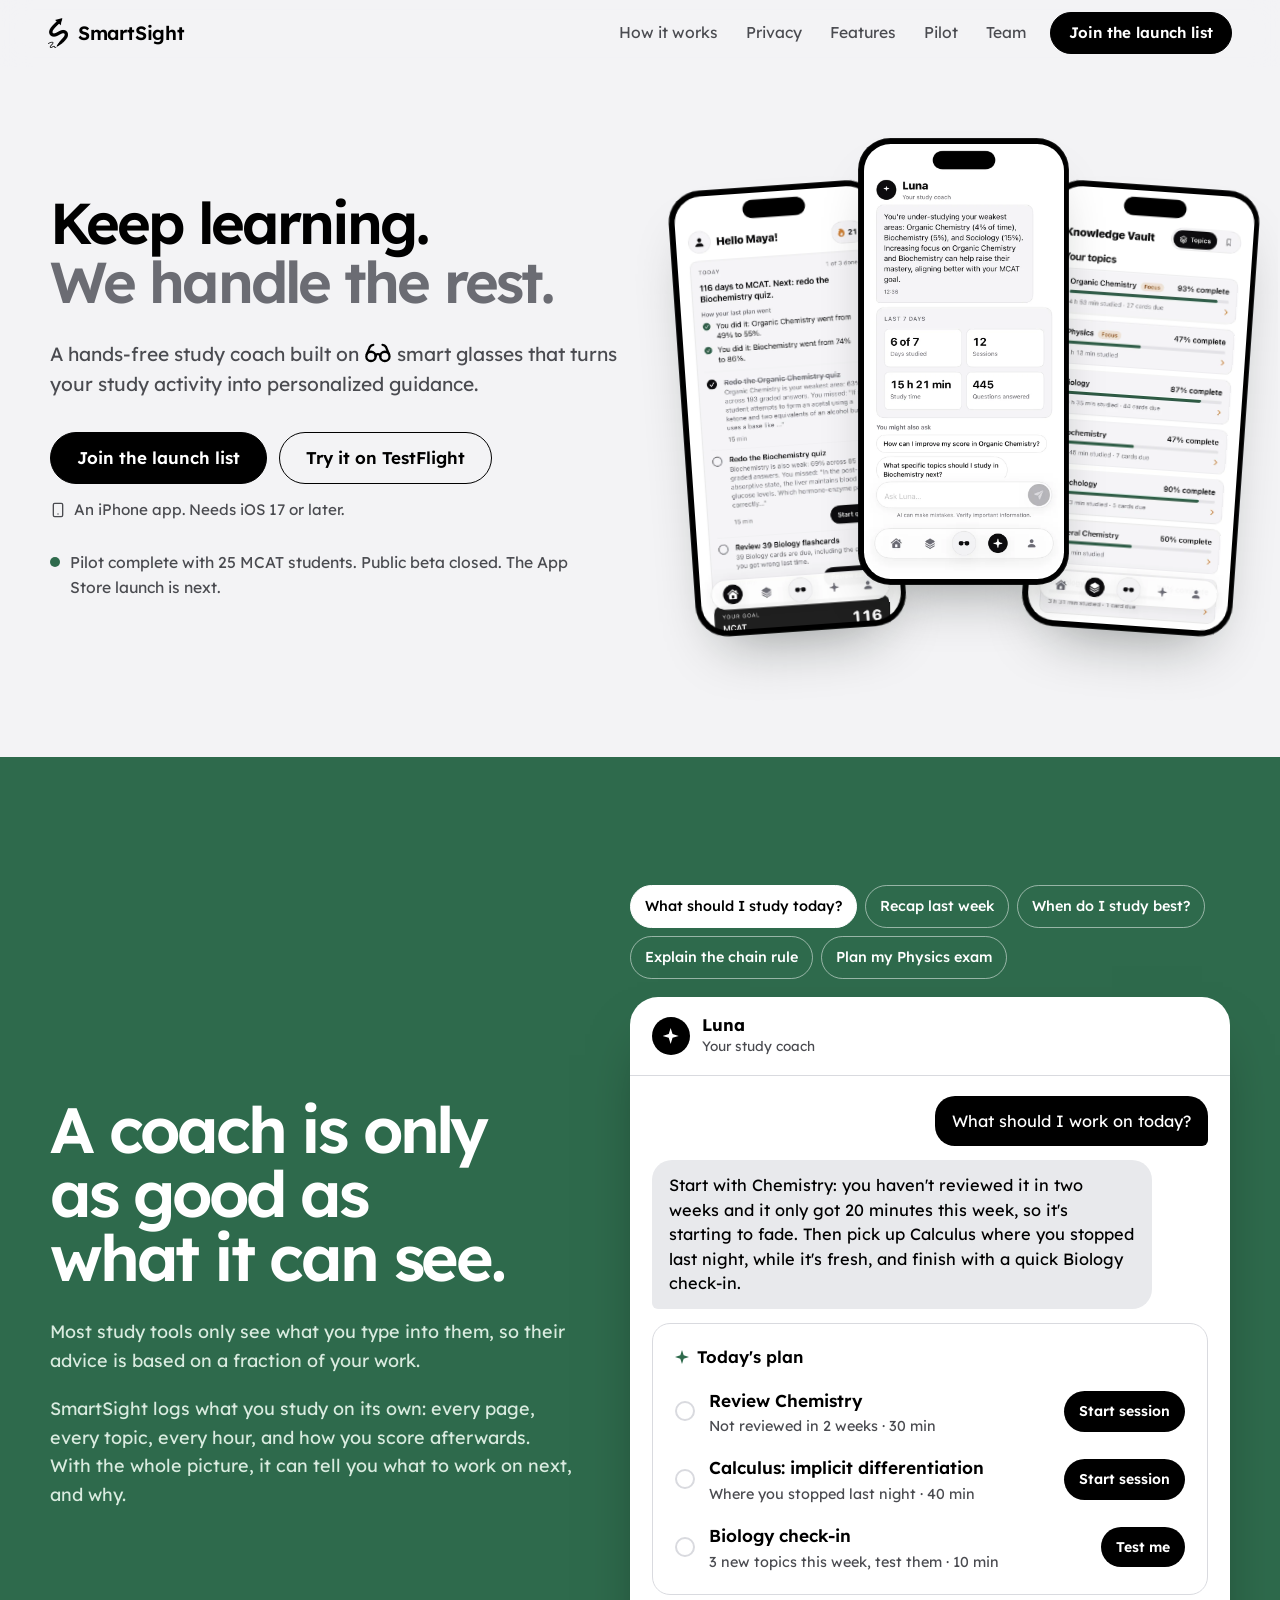
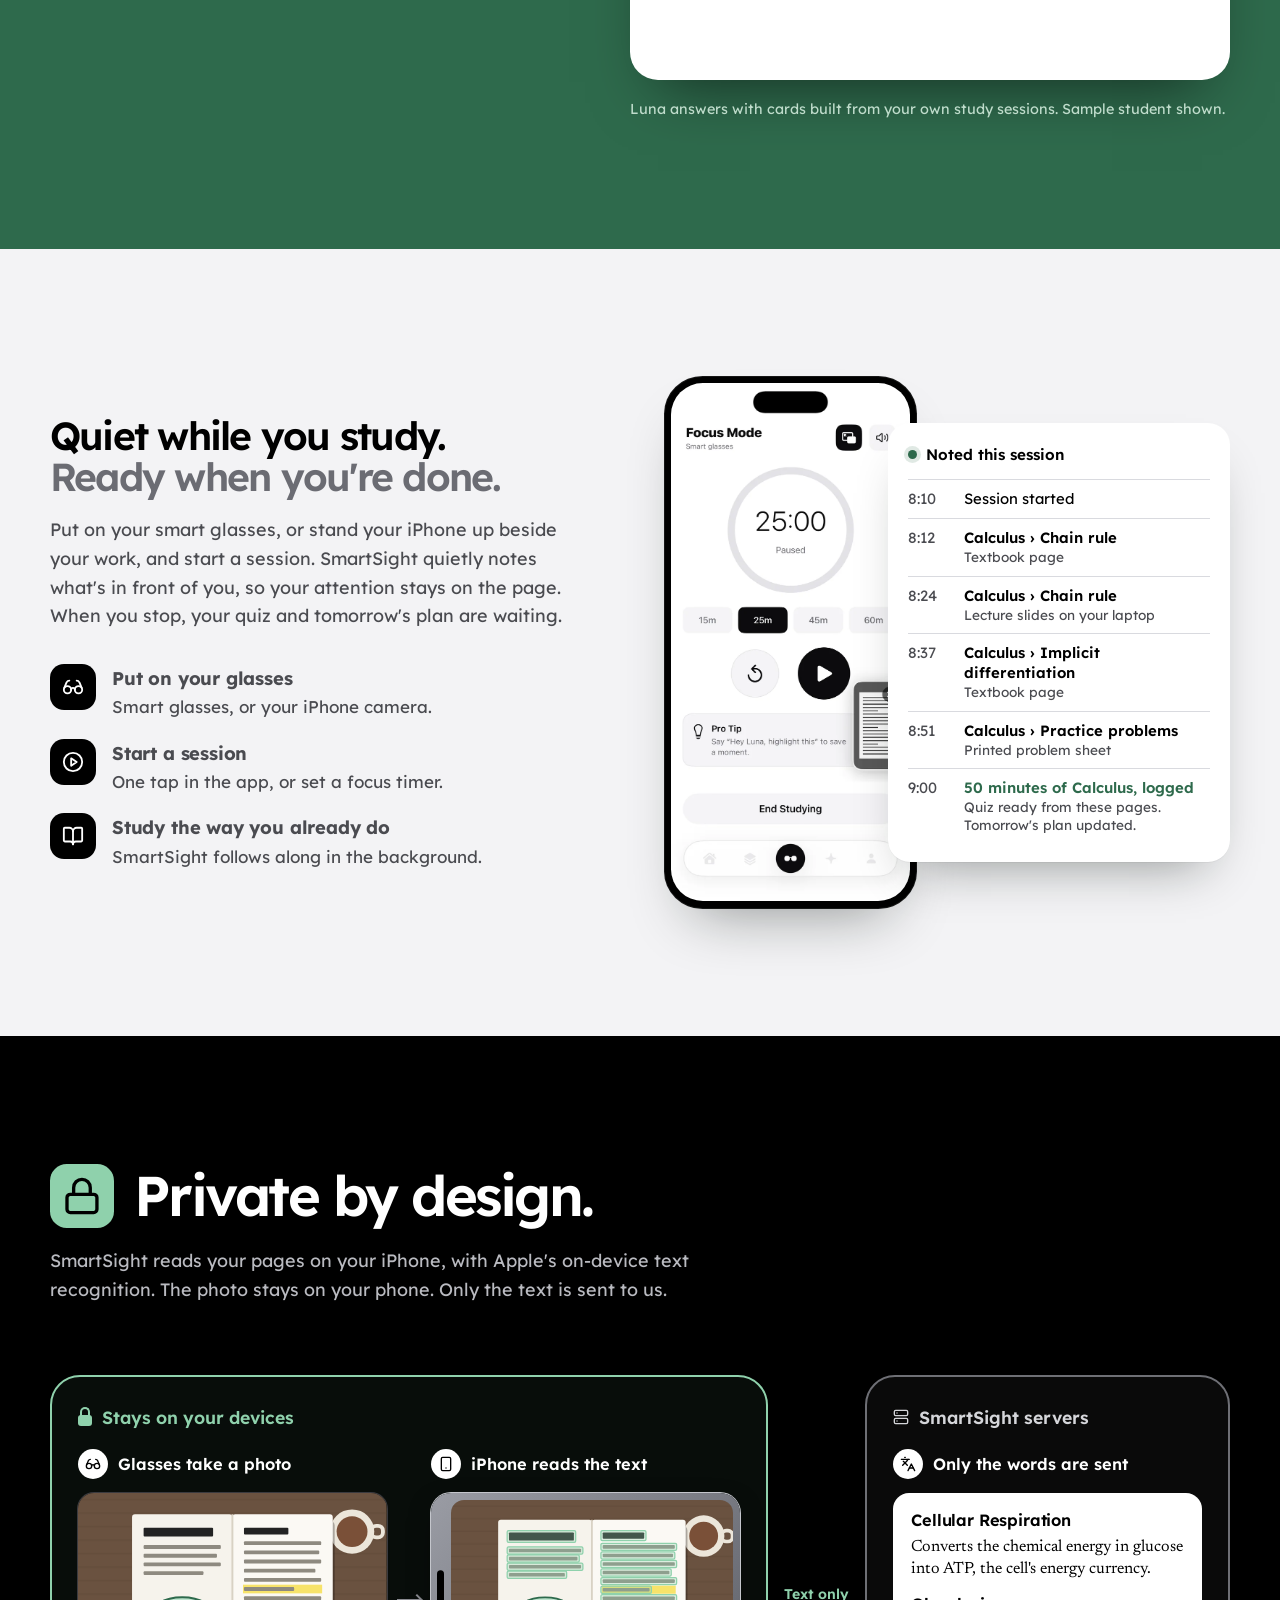
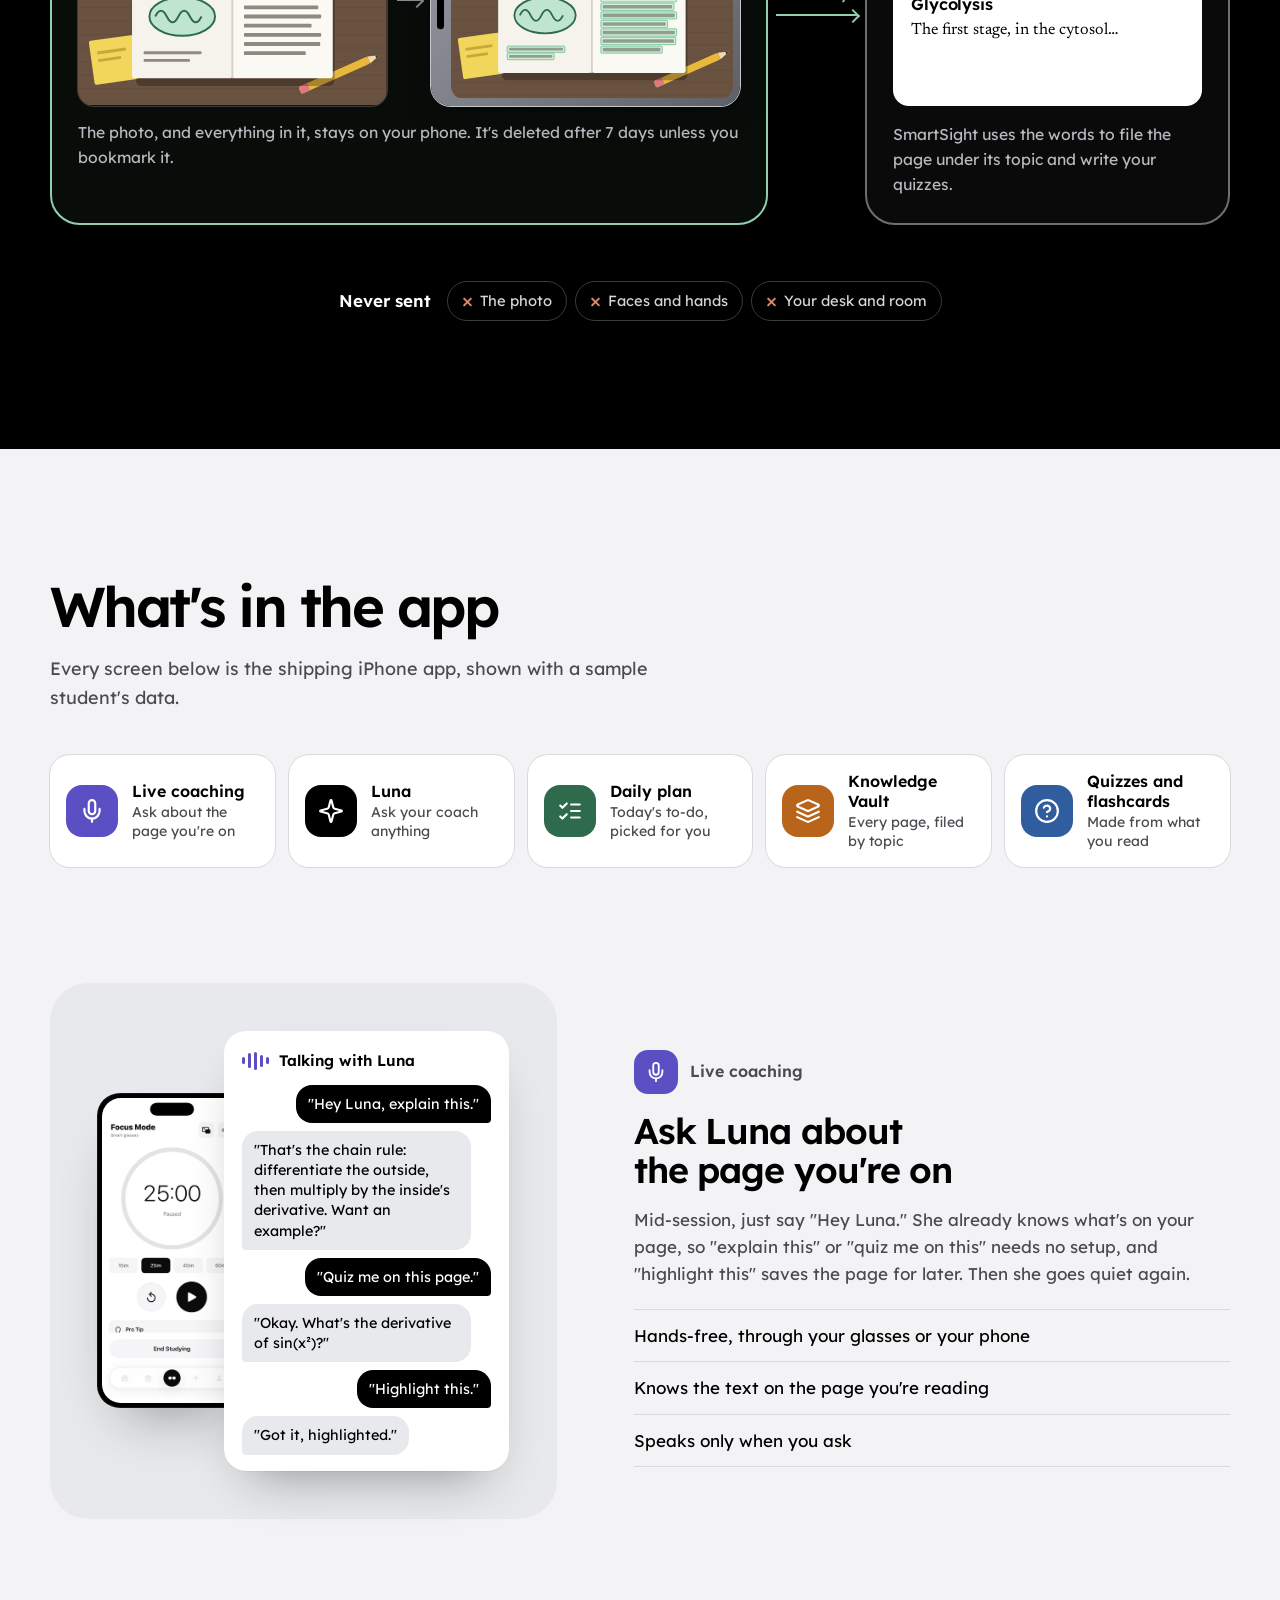
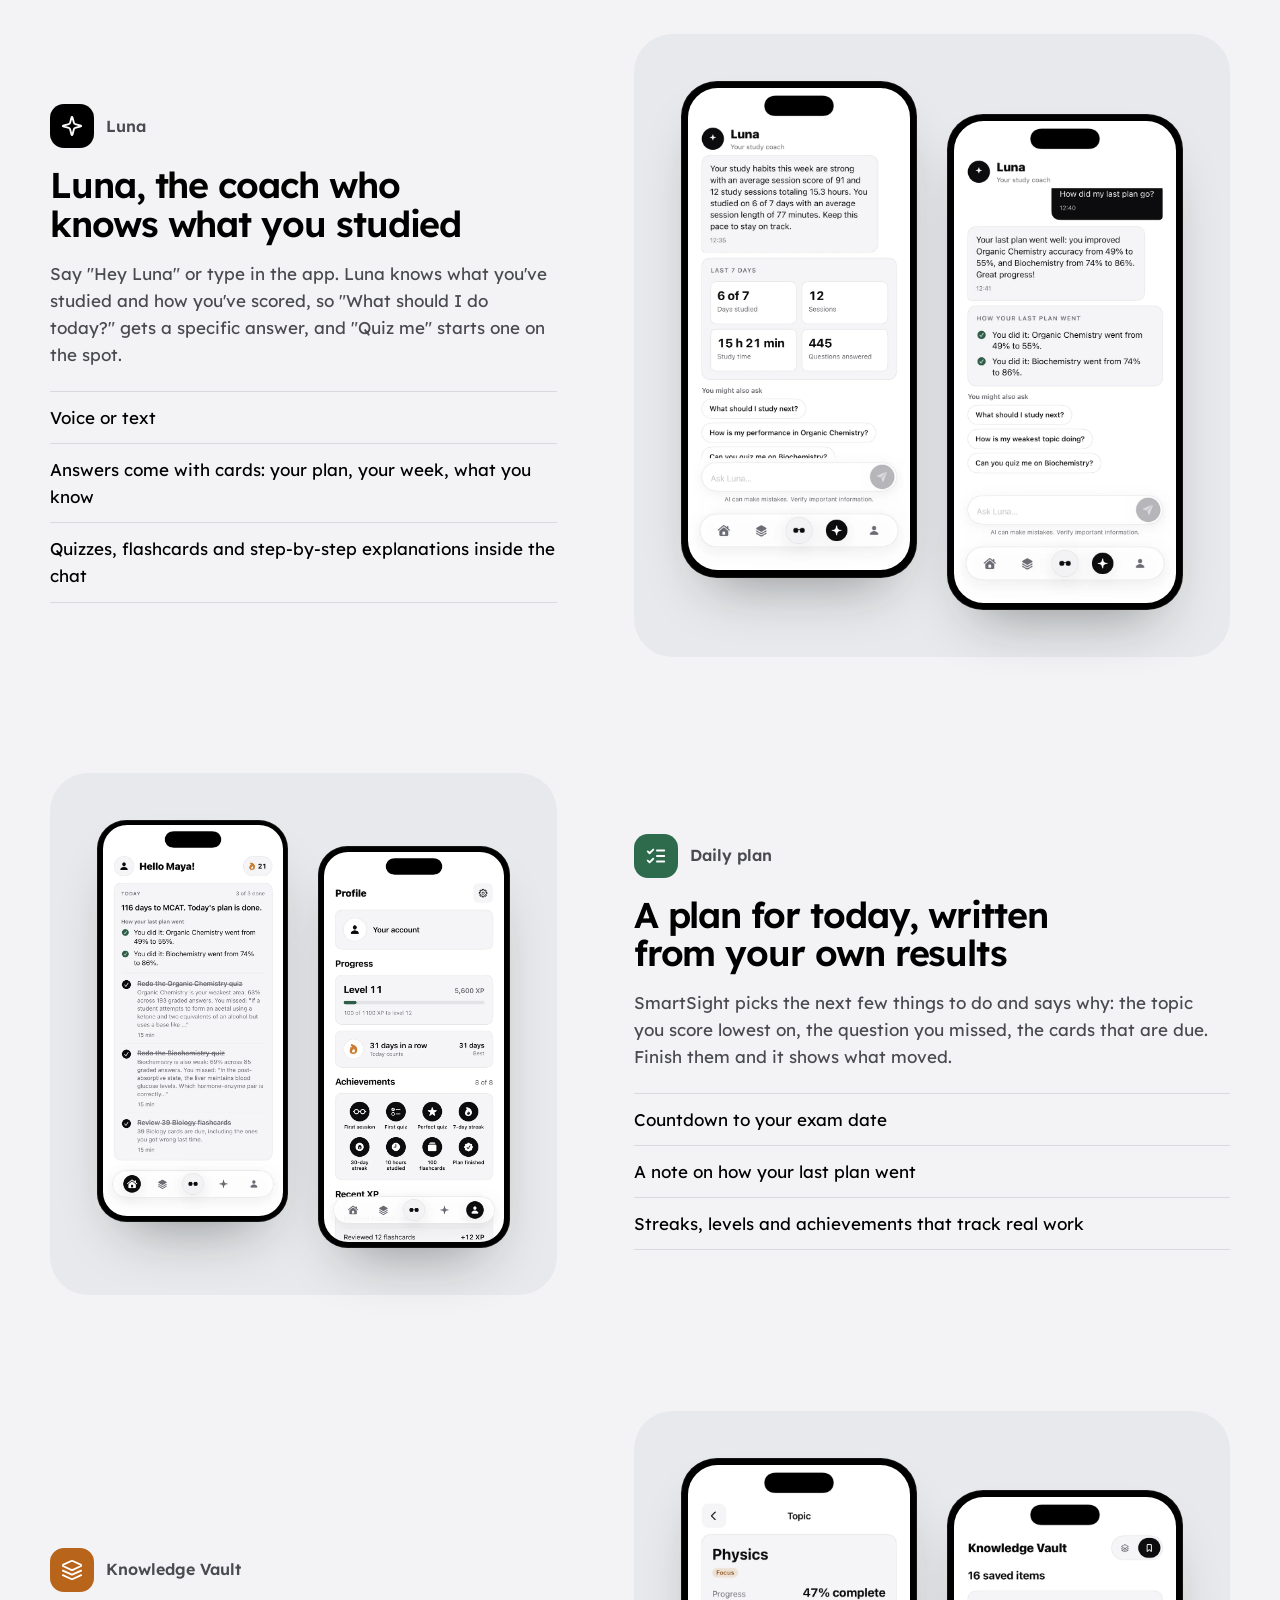
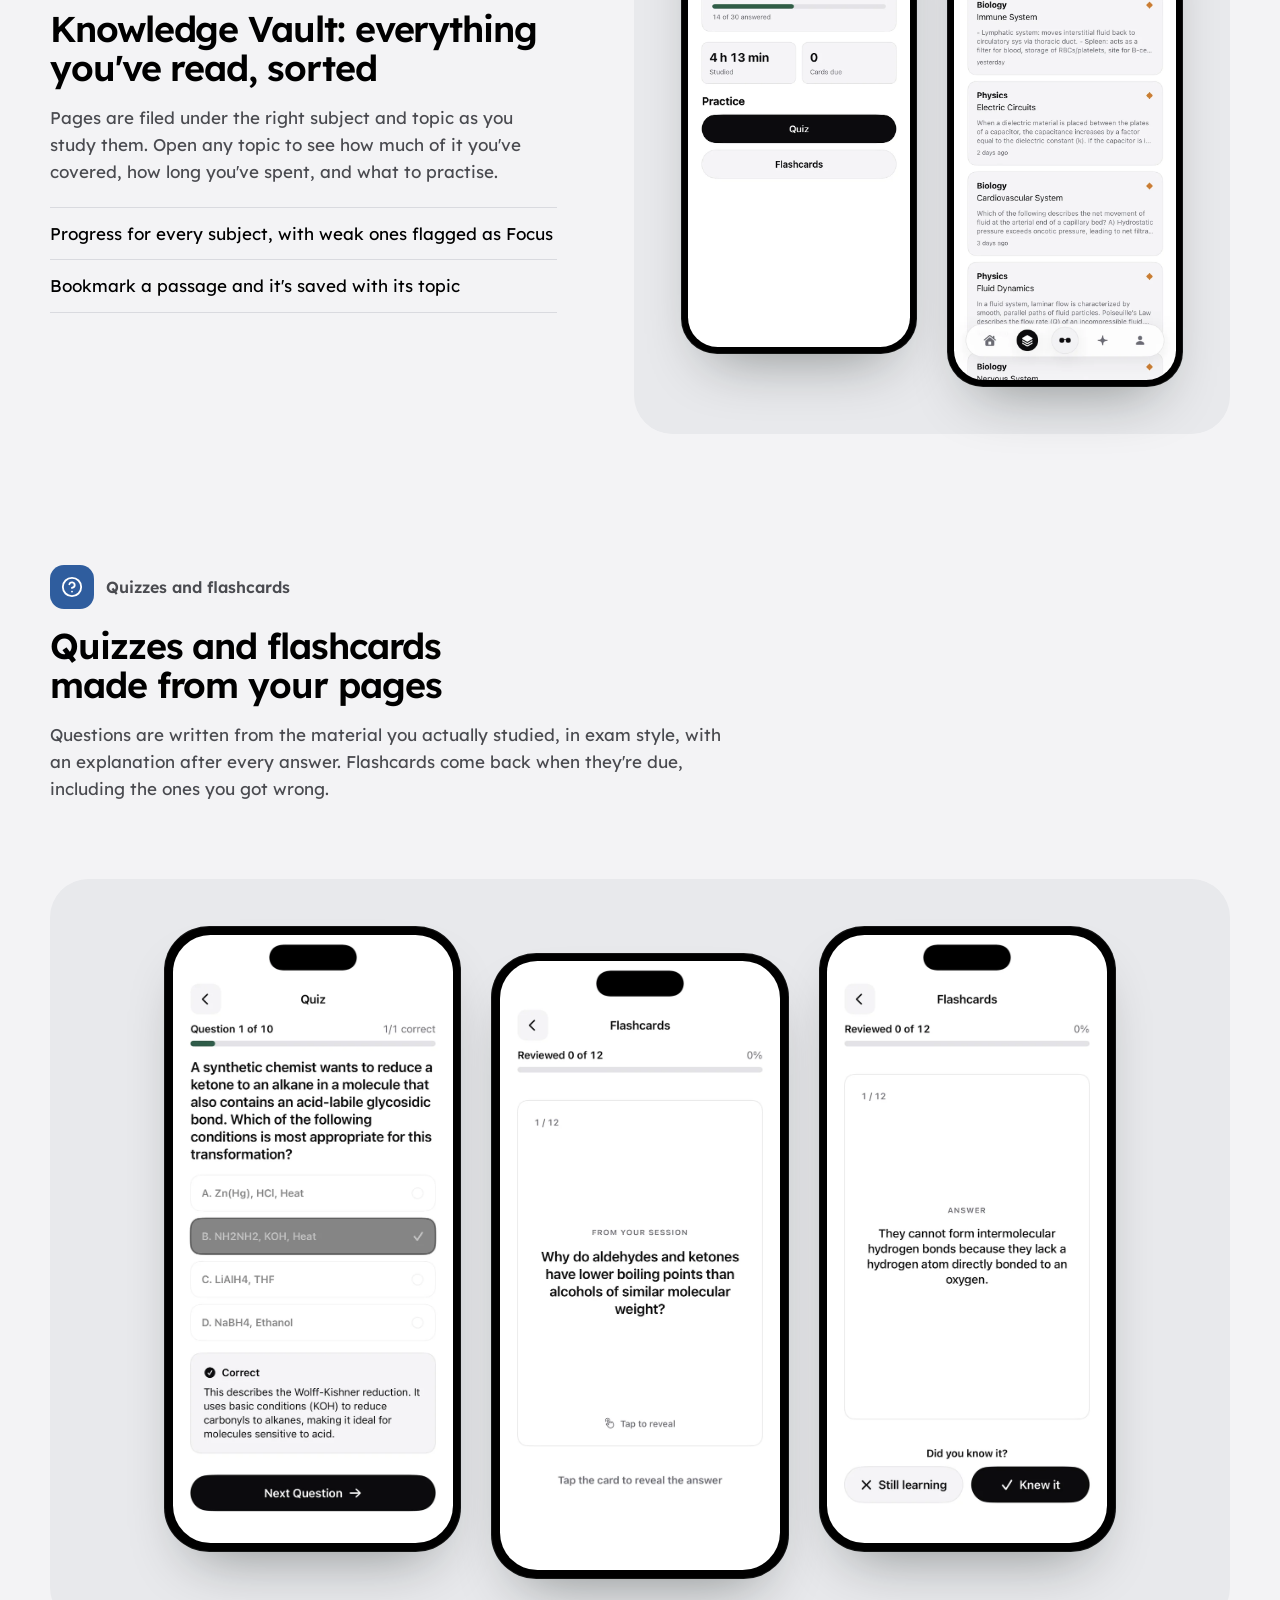
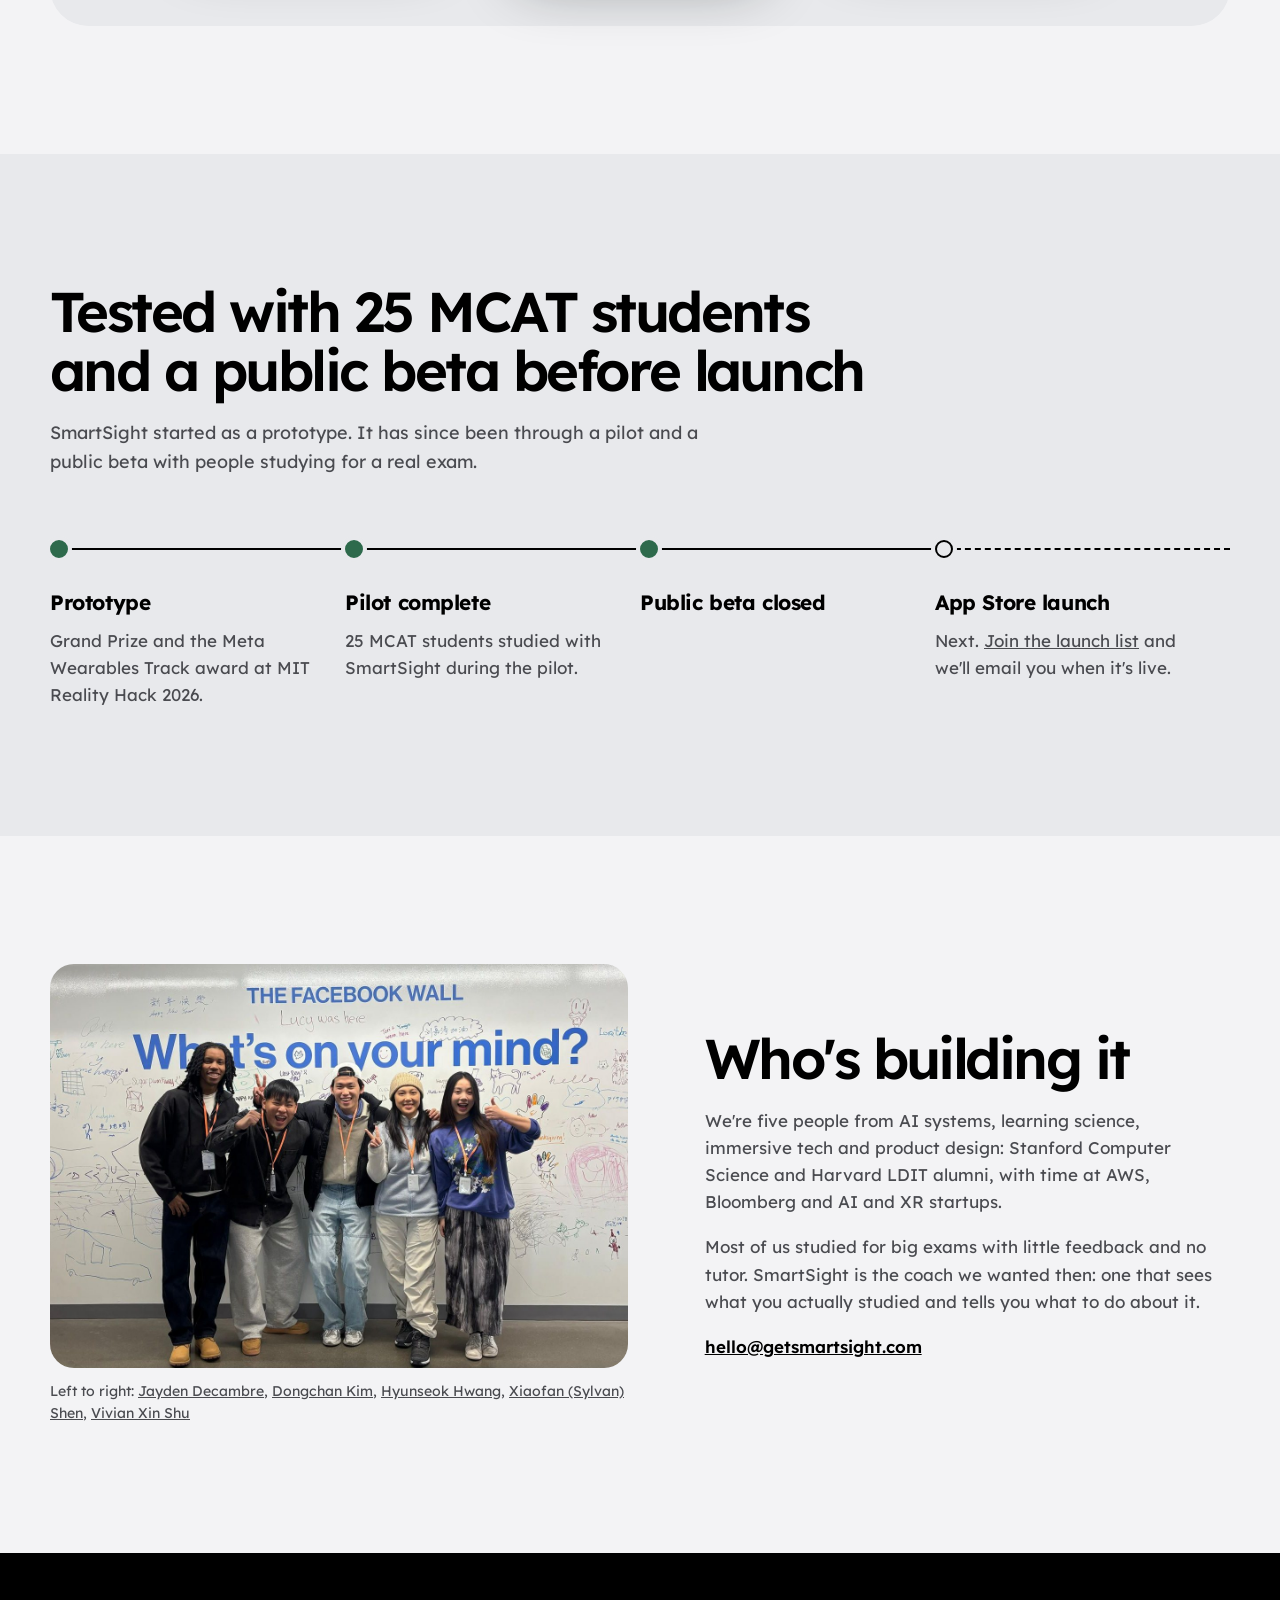
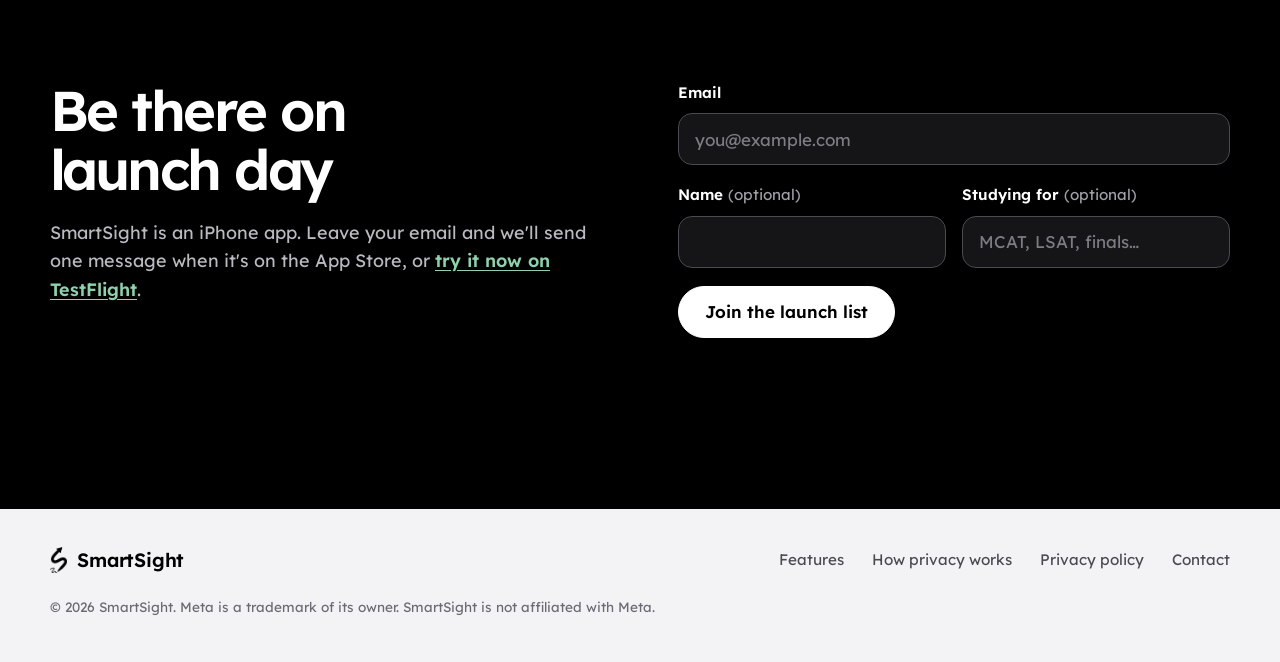
==== commit a79fdc7e: "Merge pull request #3 from SmartSightStartup/feat/launch-site Rebuild the site as a product launch p" ====
--- a/index.html
+++ b/index.html
@@ -3,347 +3,492 @@
 <head>
   <meta charset="UTF-8" />
   <meta name="viewport" content="width=device-width, initial-scale=1.0" />
-  <title>SmartSight — You Study, We Coach.</title>
-  <meta name="description" content="AI-powered study coaching through Ray-Ban Meta smart glasses. Personalized. Passive. Always on." />
-
-  <!-- Google Fonts: Playfair Display (headings) + Plus Jakarta Sans (body) -->
+  <title>SmartSight: keep learning, we handle the rest</title>
+  <meta name="description" content="A hands-free study coach built on smart glasses that turns your study activity into personalized guidance. Your photos never leave your phone." />
+  <meta property="og:title" content="SmartSight: keep learning, we handle the rest" />
+  <meta property="og:description" content="A hands-free study coach built on smart glasses. Your photos never leave your phone." />
+  <meta property="og:type" content="website" />
+  <meta property="og:url" content="https://getsmartsight.com/" />
+  <meta name="theme-color" content="#F3F3F5" />
+  <link rel="icon" type="image/png" sizes="32x32" href="assets/favicon-32.png" />
+  <link rel="icon" type="image/png" sizes="192x192" href="assets/favicon-192.png" />
+  <link rel="apple-touch-icon" href="assets/apple-touch-icon.png" />
+
   <link rel="preconnect" href="https://fonts.googleapis.com" />
   <link rel="preconnect" href="https://fonts.gstatic.com" crossorigin />
-  <link href="https://fonts.googleapis.com/css2?family=Playfair+Display:wght@400;700&family=Plus+Jakarta+Sans:wght@400;500;600;700&display=swap" rel="stylesheet" />
+  <link href="https://fonts.googleapis.com/css2?family=Lexend:wght@400..700&family=Newsreader:ital,opsz,wght@0,6..72,400;0,6..72,500;1,6..72,400&display=swap" rel="stylesheet" />
 
   <link rel="stylesheet" href="styles.css" />
 </head>
 <body>
 
-  <!-- ============================================
-       NAVIGATION
-       ============================================ -->
-  <nav class="nav" role="navigation" aria-label="Main navigation">
-    <a href="index.html" class="nav__logo" aria-label="SmartSight">
-      <img src="assets/logo.png" alt="SmartSight" class="nav__logo-img" />
+  <a class="skip" href="#main">Skip to content</a>
+
+  <header class="nav" id="top">
+    <a href="index.html" class="nav__brand" aria-label="SmartSight home">
+      <img src="assets/logo-mark.png" alt="" width="22" height="34" />
+      <span>SmartSight</span>
     </a>
-
-    <div class="nav__right">
-      <a href="#waitlist" class="nav__waitlist">Join Waiting List</a>
-      <a href="#contact" class="nav__contact">Contact Us</a>
-    </div>
-  </nav>
-
-  <main>
-
-    <!-- ============================================
-         HERO SECTION
-         ============================================ -->
-    <section class="hero" id="hero">
-      <!-- Glowing radial circle — mymind-inspired -->
-      <div class="hero__glow-circle"></div>
-
-      <!-- Glasses watermark — centred in halo -->
-      <img src="assets/glass.png" alt="" class="hero__glasses-bg" aria-hidden="true"/>
-
-      <div class="hero__content">
-        <!-- Main headline — two lines only -->
-        <h1 class="hero__headline">
-          You study,<br/>we coach.
-        </h1>
-
-        <p class="hero__subtitle">SmartSight is a hands-free study coach that works through smart glasses</p>
-
-        <!-- Inline pill tags — mymind style -->
-        <p class="hero__tags">
-          Capture your <span class="pill-tag">study sessions</span> hands-free.
-          Get told <span class="pill-tag">what to do next.</span>
+    <nav class="nav__links" aria-label="Sections">
+      <a href="#how">How it works</a>
+      <a href="#privacy">Privacy</a>
+      <a href="#features">Features</a>
+      <a href="#status">Pilot</a>
+      <a href="#team">Team</a>
+    </nav>
+    <a href="#launch" class="btn btn--small">Join the launch list</a>
+  </header>
+
+  <main id="main">
+
+    <!-- HERO -->
+    <section class="hero">
+      <div class="hero__copy">
+        <h1>Keep learning.<br /><span class="hero__soft nowrap">We handle the rest.</span></h1>
+        <p class="hero__lede">
+          A hands-free study coach built on <span class="nowrap"><!-- Lucide "glasses" icon, ISC License, Copyright (c) Lucide Contributors --><svg class="glasses-icon" viewBox="0 0 24 24" width="24" height="24" fill="none" stroke="currentColor" stroke-width="2" stroke-linecap="round" stroke-linejoin="round" aria-hidden="true" focusable="false"><circle cx="6" cy="15" r="4"/><circle cx="18" cy="15" r="4"/><path d="M14 15a2 2 0 0 0-2-2 2 2 0 0 0-2 2"/><path d="M2.5 13 5 7c.7-1.3 1.4-2 3-2"/><path d="M21.5 13 19 7c-.7-1.3-1.5-2-3-2"/></svg>smart glasses</span> that turns your study activity into
+          personalized guidance.
         </p>
-
-        <!-- CTA buttons -->
-        <div class="hero__ctas" id="download">
-          <a href="#waitlist" class="btn-waitlist btn-waitlist--hero">
-            <span class="btn-waitlist__shimmer"></span>
-            <span class="btn-waitlist__text">✦ Join the Waiting List</span>
-          </a>
-          <span class="btn-download btn-download--muted">
-            <svg viewBox="0 0 14 16" fill="currentColor" xmlns="http://www.w3.org/2000/svg">
-              <path d="M11.8 8.4c0-2.1 1.7-3.1 1.8-3.2-1-1.5-2.5-1.7-3-1.7-1.3-.1-2.5.8-3.1.8-.7 0-1.7-.7-2.8-.7C3.2 3.6 1.5 4.7 1.5 8.5c0 1.2.4 2.4 1 3.4.7 1 1.4 2 2.4 2 1 0 1.3-.6 2.5-.6s1.5.6 2.5.6 1.7-1 2.3-2c.5-.7.7-1.4.7-1.4 0 0-1.1-.5-1.1-2.1zM9.8 2.4c.5-.6.8-1.5.7-2.4C9.7 0 8.7.6 8.1 1.2c-.5.6-.9 1.5-.8 2.3.9.1 1.9-.4 2.5-1.1z"/>
-            </svg>
-            iOS App — coming soon
-          </span>
-        </div>
-
-
-      </div>
-    </section>
-
-
-    <!-- ============================================
-         MANIFESTO SECTION
-         ============================================ -->
-    <section class="manifesto">
-      <div class="manifesto__inner">
-        <p class="section-label fade-up">Our Manifesto</p>
-
-        <div class="manifesto__text">
-          <p class="fade-up" data-delay="0">
-            Students are drowning in tracking apps.<br/>
-            Every tool built to help you study<br/>
-            demands more of your attention.
+        <div class="hero__actions">
+          <a href="#launch" class="btn">Join the launch list</a>
+          <!-- TestFlight: replace REPLACE_ME with the public link code (two places on this page) -->
+          <a href="https://testflight.apple.com/join/REPLACE_ME" class="btn btn--ghost" target="_blank" rel="noopener">Try it on TestFlight</a>
+        </div>
+        <p class="hero__platform"><svg class="" viewBox="0 0 24 24" width="16" height="16" fill="none" stroke="currentColor" stroke-width="2" stroke-linecap="round" stroke-linejoin="round" aria-hidden="true" focusable="false"><rect width="14" height="20" x="5" y="2" rx="2" ry="2"/><path d="M12 18h.01"/></svg>An iPhone app. Needs iOS 17 or later.</p>
+        <p class="hero__note">
+          <span class="dot dot--done" aria-hidden="true"></span>
+          Pilot complete with 25 MCAT students. Public beta closed. The App Store launch is next.
+        </p>
+      </div>
+
+      <div class="hero__phones" aria-label="Screens from the SmartSight iPhone app">
+        <figure class="phone hero__phone hero__phone--left">
+          <img src="assets/screens/home.webp?v=2" width="660" height="1435" alt="Home screen: today's plan and how the last plan went" />
+        </figure>
+        <figure class="phone hero__phone hero__phone--center">
+          <img src="assets/screens/luna-time.webp?v=2" width="660" height="1435" alt="Luna pointing out that the weakest subjects get the least study time, with a card of the last 7 days" />
+        </figure>
+        <figure class="phone hero__phone hero__phone--right">
+          <img src="assets/screens/vault.webp?v=2" width="660" height="1435" alt="Knowledge Vault: each subject with how much is covered and time studied" />
+        </figure>
+      </div>
+    </section>
+
+
+    <!-- THESIS -->
+    <section class="band band--green" id="why">
+      <div class="wrap thesis">
+        <div class="thesis__text">
+          <h2 class="thesis__title">A coach is only as good as what it can see.</h2>
+          <p class="thesis__lede">
+            Most study tools only see what you type into them, so their advice is based on a fraction of your work.
           </p>
-          <p class="fade-up" data-delay="200">
-            SmartSight was built on one idea:<br/>
-            your coach should come to you<br/>
-            without you logging everything.
+          <p class="thesis__lede">
+            SmartSight logs what you study on its own: every page, every topic, every hour, and how you score afterwards.
+            With the whole picture, it can tell you what to work on next, and why.
           </p>
         </div>
 
-      </div>
-    </section>
-
-
-    <!-- ============================================
-         FEATURES SECTION
-         ============================================ -->
-    <section class="features" id="features">
-      <div class="features__inner">
-        <p class="section-label fade-up">Built for how you actually study</p>
-
-        <div class="features__grid">
-          <!-- Feature 1: Passive Capture -->
-          <div class="feature-card fade-up" data-delay="0">
-            <span class="feature-card__icon">
-              <svg viewBox="0 0 32 32" fill="none" xmlns="http://www.w3.org/2000/svg">
-                <circle cx="16" cy="16" r="13" stroke="#18358C" stroke-width="1.8"/>
-                <circle cx="16" cy="16" r="6" stroke="#F2911B" stroke-width="1.8"/>
-                <circle cx="16" cy="16" r="2" fill="#18358C"/>
-              </svg>
-            </span>
-            <h3 class="feature-card__title">Passive Capture</h3>
-            <p class="feature-card__desc">Glasses quietly photograph your notes as you study.</p>
-          </div>
-
-          <!-- Feature 2: AI Coaching -->
-          <div class="feature-card fade-up" data-delay="100">
-            <span class="feature-card__icon">
-              <svg viewBox="0 0 32 32" fill="none" xmlns="http://www.w3.org/2000/svg">
-                <path d="M16 3C11 3 7 8 7 12.5c0 3.5 1.8 6.2 4.5 8V25a1.5 1.5 0 001.5 1.5h6A1.5 1.5 0 0020.5 25v-4.5C23.2 18.7 25 16 25 12.5 25 8 21 3 16 3z" stroke="#18358C" stroke-width="1.8" fill="none"/>
-                <path d="M12.5 27h7M13.5 29.5h5" stroke="#F2911B" stroke-width="1.8" stroke-linecap="round"/>
-              </svg>
-            </span>
-            <h3 class="feature-card__title">AI Coaching</h3>
-            <p class="feature-card__desc">Personalized study analysis and next steps based on your gaps.</p>
-          </div>
-
-          <!-- Feature 3: Flashcard + Quiz Gen -->
-          <div class="feature-card fade-up" data-delay="200">
-            <span class="feature-card__icon">
-              <svg viewBox="0 0 32 32" fill="none" xmlns="http://www.w3.org/2000/svg">
-                <rect x="5" y="7" width="16" height="20" rx="2.5" stroke="#18358C" stroke-width="1.8" fill="none"/>
-                <rect x="11" y="3" width="16" height="20" rx="2.5" stroke="#F2911B" stroke-width="1.5" fill="none" opacity="0.45"/>
-                <line x1="9" y1="14" x2="17" y2="14" stroke="#18358C" stroke-width="1.5" stroke-linecap="round"/>
-                <line x1="9" y1="18" x2="15" y2="18" stroke="#18358C" stroke-width="1.5" stroke-linecap="round" opacity="0.4"/>
-              </svg>
-            </span>
-            <h3 class="feature-card__title">Flashcard + Quiz Gen</h3>
-            <p class="feature-card__desc">Auto-generated from your actual study material.</p>
-          </div>
-
-          <!-- Feature 4: Screen-Free Flow -->
-          <div class="feature-card fade-up" data-delay="300">
-            <span class="feature-card__icon">
-              <svg viewBox="0 0 32 32" fill="none" xmlns="http://www.w3.org/2000/svg">
-                <path d="M6 8h20M6 13h14M6 18h17M6 23h11" stroke="#18358C" stroke-width="1.8" stroke-linecap="round"/>
-                <circle cx="26" cy="23" r="4" fill="#F2911B" opacity="0.2" stroke="#F2911B" stroke-width="1.6"/>
-                <path d="M24.5 23l1 1 2-2" stroke="#F25C05" stroke-width="1.5" stroke-linecap="round" stroke-linejoin="round"/>
-              </svg>
-            </span>
-            <h3 class="feature-card__title">Study Story</h3>
-            <p class="feature-card__desc">Your study habits woven into one timeline, so you always know where you stand.</p>
-          </div>
-        </div>
-      </div>
-    </section>
-
-
-    <!-- ============================================
-         PHONE APP SHOWCASE SECTION
-         ============================================ -->
-    <section class="app-showcase" id="app">
-      <div class="app-showcase__inner">
-
-        <!-- Text + chips -->
-        <div class="app-showcase__text">
-          <p class="section-label fade-up">Meet Luna.AI</p>
-          <h2 class="app-showcase__headline fade-up" data-delay="80">Your AI coach, always in your pocket</h2>
-          <p class="app-showcase__sub fade-up" data-delay="160">
-            Luna.AI translates everything SmartSight captures into personalized coaching, quizzes, and progress tracking.
+        <div class="ask" id="ask">
+          <div class="ask__chips" role="group" aria-label="Ask Luna a question">
+            <button type="button" class="ask__chip" data-ask="today" aria-pressed="true">What should I study today?</button>
+            <button type="button" class="ask__chip" data-ask="week" aria-pressed="false">Recap last week</button>
+            <button type="button" class="ask__chip" data-ask="best" aria-pressed="false">When do I study best?</button>
+            <button type="button" class="ask__chip" data-ask="explain" aria-pressed="false">Explain the chain rule</button>
+            <button type="button" class="ask__chip" data-ask="plan" aria-pressed="false">Plan my Physics exam</button>
+          </div>
+
+          <div class="chat">
+            <div class="chat__head">
+              <span class="chat__avatar" aria-hidden="true"></span>
+              <span><b>Luna</b><small>Your study coach</small></span>
+            </div>
+            <div class="chat__body" id="ask-body" aria-live="polite">
+              <p class="chat__you">What should I work on today?</p>
+              <p class="chat__luna">Start with Chemistry: you haven't reviewed it in two weeks and it only got 20 minutes this week, so it's starting to fade. Then pick up Calculus where you stopped last night, while it's fresh, and finish with a quick Biology check-in.</p>
+              <div class="gen">
+                <p class="gen__title">Today's plan</p>
+                <ul class="gen__tasks">
+                  <li><span class="gen__dot" aria-hidden="true"></span><span class="gen__task"><b>Review Chemistry</b><small>Not reviewed in 2 weeks · 30 min</small></span><span class="gen__btn">Start session</span></li>
+                  <li><span class="gen__dot" aria-hidden="true"></span><span class="gen__task"><b>Calculus: implicit differentiation</b><small>Where you stopped last night · 40 min</small></span><span class="gen__btn">Start session</span></li>
+                  <li><span class="gen__dot" aria-hidden="true"></span><span class="gen__task"><b>Biology check-in</b><small>3 new topics this week, test them · 10 min</small></span><span class="gen__btn">Test me</span></li>
+                </ul>
+              </div>
+            </div>
+          </div>
+          <p class="said__note">Luna answers with cards built from your own study sessions. Sample student shown.</p>
+
+          <template data-ask="week">
+            <p class="chat__you">Recap last week for me.</p>
+            <p class="chat__luna">A solid week: 10 h 50 min across 9 sessions on five days. History took most of it, Biology moved fastest, and Chemistry barely got a look, so it's first on today's plan.</p>
+            <div class="gen">
+              <p class="gen__title">Last week</p>
+              <ul class="gen__bars gen__bars--tight">
+                <li><span class="gen__row"><b>History</b><span>6 h</span></span><span class="gen__bar"><i style="--v: 100%"></i></span><small>First World War, Treaty of Versailles</small></li>
+                <li><span class="gen__row"><b>Calculus</b><span>2 h 40 min</span></span><span class="gen__bar"><i style="--v: 44%"></i></span><small>Derivatives, chain rule</small></li>
+                <li><span class="gen__row"><b>Biology</b><em class="is-good">Fastest</em><span>1 h 50 min</span></span><span class="gen__bar"><i style="--v: 31%"></i></span><small>Respiration, photosynthesis, mitosis</small></li>
+                <li><span class="gen__row"><b>Chemistry</b><em>Low</em><span>20 min</span></span><span class="gen__bar"><i style="--v: 6%"></i></span><small>Nothing new</small></li>
+              </ul>
+            </div>
+          </template>
+
+          <template data-ask="explain">
+            <p class="chat__you">Explain the chain rule again.</p>
+            <p class="chat__luna">Sure. You read about it in your last two Calculus sessions, so here it is in four steps, using the same kind of example as your textbook.</p>
+            <div class="gen">
+              <p class="gen__title">The chain rule</p>
+              <ol class="gen__steps">
+                <li>Spot the function inside another function, like the x² inside sin(x²).</li>
+                <li>Differentiate the outside and leave the inside alone: cos(x²).</li>
+                <li>Multiply by the derivative of the inside: 2x.</li>
+                <li>Put them together: the derivative of sin(x²) is 2x · cos(x²).</li>
+              </ol>
+              <p class="gen__actions"><span class="gen__btn">Quiz me on this</span><span class="gen__btn gen__btn--quiet">Make flashcards</span></p>
+            </div>
+          </template>
+
+          <template data-ask="best">
+            <p class="chat__you">When do I study best?</p>
+            <p class="chat__luna">Mornings. Your sessions before noon last 50 minutes on average; after 9 pm they're down to 15. Try putting Chemistry in the morning.</p>
+            <div class="gen">
+              <p class="gen__title">Average session, last 30 days</p>
+              <ul class="gen__bars">
+                <li><span class="gen__row"><b>Morning</b><em class="is-good">Best</em><span>50 min</span></span><span class="gen__bar"><i style="--v: 100%"></i></span></li>
+                <li><span class="gen__row"><b>Afternoon</b><span>35 min</span></span><span class="gen__bar"><i style="--v: 70%"></i></span></li>
+                <li><span class="gen__row"><b>Evening</b><span>25 min</span></span><span class="gen__bar"><i style="--v: 50%"></i></span></li>
+                <li><span class="gen__row"><b>After 9 pm</b><span>15 min</span></span><span class="gen__bar"><i style="--v: 30%"></i></span></li>
+              </ul>
+            </div>
+          </template>
+
+          <template data-ask="plan">
+            <p class="chat__you">Make me a study plan for my Physics exam in 3 weeks.</p>
+            <p class="chat__luna">You've covered about 40% of Physics and haven't opened it this week, so week one covers what's left, week two reviews your thinnest topics, and week three is timed practice. It's all in your mornings, when your sessions run longest.</p>
+            <div class="gen">
+              <p class="gen__title">Physics exam in 21 days</p>
+              <ul class="gen__log">
+                <li><span class="gen__when">Week 1</span><span><b>Cover what's left</b><small>Waves, electricity, magnetism · 5 morning sessions</small></span></li>
+                <li><span class="gen__when">Week 2</span><span><b>Review your thinnest topics</b><small>Optics, thermodynamics · 5 sessions</small></span></li>
+                <li><span class="gen__when">Week 3</span><span><b>Practice exams</b><small>2 timed exams, then a final review · 4 sessions</small></span></li>
+              </ul>
+              <p class="gen__actions"><span class="gen__btn">Start week 1</span><span class="gen__btn gen__btn--quiet">Adjust the plan</span></p>
+            </div>
+          </template>
+        </div>
+      </div>
+    </section>
+
+
+    <!-- HOW IT WORKS: ambient capture -->
+    <section class="band" id="how">
+      <div class="wrap ambient">
+        <div class="ambient__text">
+          <h2 class="band__title ambient__title"><span>Quiet while you study.</span> <span class="hero__soft">Ready when you're done.</span></h2>
+          <p class="band__lede">
+            Put on your smart glasses, or stand your iPhone up beside your work, and start a session.
+            SmartSight quietly notes what's in front of you, so your attention stays on the page.
+            When you stop, your quiz and tomorrow's plan are waiting.
           </p>
 
-          <div class="app-showcase__chips">
-            <span class="chip">📋 Session Summary</span>
-            <span class="chip">🔥 Streak Tracking</span>
-            <span class="chip">🧠 Behavior Analysis Insights</span>
-          </div>
-        </div>
-
-        <!-- Phone mockup -->
-        <div class="app-showcase__phone-wrapper">
-          <div class="phone-frame">
-            <div class="phone-frame__notch"></div>
-            <div class="phone-frame__screen" style="background: url('assets/Screenshot 2026-03-29 at 00.08.58.png') center/cover no-repeat;">
-            </div>
-            <div class="phone-frame__bar"></div>
-          </div>
-        </div>
-
-      </div>
-    </section>
-
-
-    <!-- ============================================
-         TESTIMONIALS SECTION
-         ============================================ -->
-    <section class="testimonials">
-      <div class="testimonials__inner">
-        <p class="section-label fade-up">What Students Say</p>
-
-        <div class="testimonials__grid">
-          <!-- Testimonial 1 -->
-          <article class="testimonial-card fade-up" data-delay="0">
-            <span class="testimonial-card__quote-mark">&ldquo;</span>
-            <p class="testimonial-card__body">
-              SmartSight completely changed how I study for the MCAT. I don't have to think about what to review next.
-            </p>
-            <p class="testimonial-card__author">— Priya K., MCAT Candidate</p>
-          </article>
-
-          <!-- Testimonial 2 -->
-          <article class="testimonial-card fade-up" data-delay="120">
-            <span class="testimonial-card__quote-mark">&ldquo;</span>
-            <p class="testimonial-card__body">
-              I was skeptical about AI coaching but within a week my quiz scores went up. It actually knows what I need.
-            </p>
-            <p class="testimonial-card__author">— James T., Pre-Med Student</p>
-          </article>
-
-          <!-- Testimonial 3 -->
-          <article class="testimonial-card fade-up" data-delay="240">
-            <span class="testimonial-card__quote-mark">&ldquo;</span>
-            <p class="testimonial-card__body">
-              The glasses make it feel like the future. No more staring at my phone between study blocks.
-            </p>
-            <p class="testimonial-card__author">— Mia L., High School Senior</p>
-          </article>
-        </div>
-      </div>
-    </section>
-
-
-    <!-- ============================================
-         ABOUT US SECTION
-         ============================================ -->
-    <section class="about-us" id="about">
-      <div class="about-us__inner">
-        <p class="section-label fade-up">About Us</p>
-
-        <div class="about-us__layout">
-
-          <!-- Left: photo + caption -->
-          <div class="about-us__image-wrap fade-up" data-delay="80">
-            <img src="assets/group.jpeg" alt="The SmartSight team at MIT Reality Hack 2026" class="about-us__image" />
-            <p class="about-us__caption">
-              From left to right:
-              <a href="https://www.linkedin.com/in/jaydendecambre/" target="_blank" rel="noopener">Jayden Decambre</a>,
-              <a href="https://www.linkedin.com/in/dongckim99/" target="_blank" rel="noopener">Dongchan Kim</a>,
-              <a href="https://www.linkedin.com/in/hyunseok-hwang/" target="_blank" rel="noopener">Hyunseok Hwang</a>,
-              <a href="https://www.linkedin.com/in/xiaofan-sylvan-shen/" target="_blank" rel="noopener">Xiaofan (Sylvan) Shen</a>,
-              <a href="https://www.linkedin.com/in/vivian-xin-shu/" target="_blank" rel="noopener">Vivian Xin Shu</a>
-            </p>
-          </div>
-
-          <!-- Right: text -->
-          <div class="about-us__body">
-            <p class="about-us__para fade-up" data-delay="100">
-              SmartSight's team first came together during MIT Reality Hack 2026, where our prototype using Meta Ray-Ban AI glasses received the Grand Prize and the Meta Wearables Track Award.
-            </p>
-            <p class="about-us__para fade-up" data-delay="200">
-              Our team is interdisciplinary, bringing together expertise in AI systems, learning science, immersive technologies, and product design. Members include Stanford Computer Science and Harvard LDIT graduate alumni, with industry experience spanning AWS, Bloomberg, and AI/XR startups. This combination allows us to translate research insights into practical, buildable products.
-            </p>
-            <p class="about-us__para fade-up" data-delay="300">
-              Many of us personally experienced studying with limited feedback and support. SmartSight grew from that shared experience and a simple belief: wearable AI can deliver the kind of personalized guidance that once required expensive tutoring. Our mission is to build a scalable tool that expands access to effective learning support for everyone.
-            </p>
-          </div>
-
-        </div>
-      </div>
-    </section>
-
-
-    <!-- ============================================
-         CONTACT US SECTION
-         ============================================ -->
-    <!-- ============================================
-         WAITLIST SECTION
-         ============================================ -->
-    <section class="waitlist" id="waitlist">
-      <div class="waitlist__inner">
-        <p class="section-label fade-up">Join the Waiting List</p>
-        <form class="waitlist__form fade-up" data-delay="240" action="https://formspree.io/f/mpqkaynj" method="POST">
-          <div class="waitlist__row">
-            <div class="waitlist__field">
-              <label for="wl-name">Name</label>
-              <input type="text" id="wl-name" name="name" placeholder="Your name" required />
-            </div>
-            <div class="waitlist__field">
-              <label for="wl-title">Title</label>
-              <input type="text" id="wl-title" name="title" placeholder="e.g. Pre-Med Student" />
-            </div>
-          </div>
-          <div class="waitlist__field">
-            <label for="wl-email">Email Address</label>
-            <input type="email" id="wl-email" name="email" placeholder="you@example.com" required />
-          </div>
-          <div class="waitlist__field">
-            <label for="wl-comments">Comments <span class="waitlist__optional">(optional)</span></label>
-            <textarea id="wl-comments" name="comments" placeholder="Anything you'd like us to know..." rows="4"></textarea>
-          </div>
-          <button type="submit" class="waitlist__submit">
-            <span class="btn-waitlist__shimmer"></span>
-            <span>✦ Submit</span>
-          </button>
+          <ol class="ambient__steps">
+            <li><span class="ambient__icon"><svg viewBox="0 0 24 24" width="22" height="22" fill="none" stroke="currentColor" stroke-width="2" stroke-linecap="round" stroke-linejoin="round" aria-hidden="true" focusable="false"><circle cx="6" cy="15" r="4"/><circle cx="18" cy="15" r="4"/><path d="M14 15a2 2 0 0 0-2-2 2 2 0 0 0-2 2"/><path d="M2.5 13 5 7c.7-1.3 1.4-2 3-2"/><path d="M21.5 13 19 7c-.7-1.3-1.5-2-3-2"/></svg></span><span><b>Put on your glasses</b>Smart glasses, or your iPhone camera.</span></li>
+            <li><span class="ambient__icon"><svg viewBox="0 0 24 24" width="22" height="22" fill="none" stroke="currentColor" stroke-width="2" stroke-linecap="round" stroke-linejoin="round" aria-hidden="true" focusable="false"><circle cx="12" cy="12" r="10"/><polygon points="10 8 16 12 10 16 10 8"/></svg></span><span><b>Start a session</b>One tap in the app, or set a focus timer.</span></li>
+            <li><span class="ambient__icon"><svg viewBox="0 0 24 24" width="22" height="22" fill="none" stroke="currentColor" stroke-width="2" stroke-linecap="round" stroke-linejoin="round" aria-hidden="true" focusable="false"><path d="M12 7v14"/><path d="M3 18a1 1 0 0 1-1-1V4a1 1 0 0 1 1-1h5a4 4 0 0 1 4 4 4 4 0 0 1 4-4h5a1 1 0 0 1 1 1v13a1 1 0 0 1-1 1h-6a3 3 0 0 0-3 3 3 3 0 0 0-3-3z"/></svg></span><span><b>Study the way you already do</b>SmartSight follows along in the background.</span></li>
+          </ol>
+        </div>
+
+        <div class="ambient__visual">
+          <figure class="phone ambient__phone"><img loading="lazy" src="assets/screens/focus-live.webp?v=2" width="660" height="1435" alt="Focus Mode in the app: a 25 minute session with a live view from the glasses" /></figure>
+
+          <div class="log" id="log" aria-label="Example of what SmartSight notes during one session">
+            <p class="log__head"><span class="log__dot" aria-hidden="true"></span>Noted this session</p>
+            <ol class="log__list">
+              <li><time>8:10</time><span>Session started</span></li>
+              <li><time>8:12</time><span><b>Calculus › Chain rule</b><small>Textbook page</small></span></li>
+              <li><time>8:24</time><span><b>Calculus › Chain rule</b><small>Lecture slides on your laptop</small></span></li>
+              <li><time>8:37</time><span><b>Calculus › Implicit differentiation</b><small>Textbook page</small></span></li>
+              <li><time>8:51</time><span><b>Calculus › Practice problems</b><small>Printed problem sheet</small></span></li>
+              <li class="log__end"><time>9:00</time><span><b>50 minutes of Calculus, logged</b><small>Quiz ready from these pages. Tomorrow's plan updated.</small></span></li>
+            </ol>
+          </div>
+        </div>
+      </div>
+    </section>
+
+
+    <!-- PRIVACY -->
+    <section class="band band--ink" id="privacy">
+      <div class="wrap">
+        <h2 class="band__title pv-title"><span class="pv-title__lock"><svg class="" viewBox="0 0 24 24" width="24" height="24" fill="none" stroke="currentColor" stroke-width="2" stroke-linecap="round" stroke-linejoin="round" aria-hidden="true" focusable="false"><rect width="18" height="11" x="3" y="11" rx="2" ry="2"/><path d="M7 11V7a5 5 0 0 1 10 0v4"/></svg></span>Private by design.</h2>
+        <p class="band__lede">
+          SmartSight reads your pages on your iPhone, with Apple's on-device text recognition.
+          The photo stays on your phone. Only the text is sent to us.
+        </p>
+
+        <div class="pv" id="leak">
+          <svg width="0" height="0" style="position:absolute" aria-hidden="true" focusable="false">
+            <symbol id="desk-scene" viewBox="0 0 320 220">
+              <rect width="320" height="220" fill="#6A5240"/>
+              <rect x="0" y="0" width="320" height="220" fill="url(#desk-grain)" opacity=".35"/>
+              <defs><pattern id="desk-grain" width="320" height="14" patternUnits="userSpaceOnUse"><rect width="320" height="1.5" y="6" fill="#5A4433"/></pattern></defs>
+              <g transform="rotate(-8 37 173)"><rect x="14" y="150" width="46" height="46" rx="2" fill="#F2D65C"/><rect x="21" y="162" width="30" height="3" fill="#C9A83A"/><rect x="21" y="170" width="24" height="3" fill="#C9A83A"/></g>
+              <circle cx="284" cy="40" r="23" fill="#ECE6DA"/><circle cx="284" cy="40" r="16" fill="#7A5038"/><rect x="304" y="34" width="12" height="12" rx="5" fill="none" stroke="#ECE6DA" stroke-width="4"/>
+              <g transform="rotate(-24 272 186)"><rect x="226" y="182" width="78" height="8" rx="2" fill="#E8B83A"/><rect x="226" y="182" width="10" height="8" rx="2" fill="#E07A7A"/><polygon points="304,182 316,186 304,190" fill="#F3D9A8"/><polygon points="312,184.6 316,186 312,187.4" fill="#333"/></g>
+              <rect x="60" y="28" width="206" height="172" rx="6" fill="#000" opacity=".28"/>
+              <rect x="56" y="22" width="104" height="170" rx="3" fill="#F6F3EC"/>
+              <rect x="160" y="22" width="104" height="170" rx="3" fill="#FBF9F4"/>
+              <rect x="159" y="22" width="2" height="170" fill="#D8D2C4"/>
+              <rect x="171" y="95" width="82" height="9" fill="#F7E36A"/>
+              <ellipse cx="108" cy="128" rx="34" ry="20" fill="#BFE5CF" stroke="#2E6A4C" stroke-width="2"/>
+              <path d="M80 128 q6 -12 12 0 t12 0 t12 0 t12 0" fill="none" stroke="#2E6A4C" stroke-width="2"/>
+              <rect x="68" y="36" width="72" height="9" rx="1" fill="#232323"/><rect x="68" y="54" width="80" height="4" rx="1" fill="#8E8A80"/><rect x="68" y="63" width="76" height="4" rx="1" fill="#8E8A80"/><rect x="68" y="72" width="80" height="4" rx="1" fill="#8E8A80"/><rect x="68" y="81" width="62" height="4" rx="1" fill="#8E8A80"/><rect x="68" y="164" width="60" height="3" rx="1" fill="#8E8A80"/><rect x="68" y="172" width="48" height="3" rx="1" fill="#8E8A80"/><rect x="172" y="36" width="46" height="7" rx="1" fill="#232323"/><rect x="172" y="50.0" width="80" height="4" rx="1" fill="#8E8A80"/><rect x="172" y="59.5" width="78" height="4" rx="1" fill="#8E8A80"/><rect x="172" y="69.0" width="80" height="4" rx="1" fill="#8E8A80"/><rect x="172" y="78.5" width="74" height="4" rx="1" fill="#8E8A80"/><rect x="172" y="88.0" width="80" height="4" rx="1" fill="#8E8A80"/><rect x="172" y="97.5" width="52" height="4" rx="1" fill="#8E8A80"/><rect x="172" y="107.0" width="80" height="4" rx="1" fill="#8E8A80"/><rect x="172" y="116.5" width="77" height="4" rx="1" fill="#8E8A80"/><rect x="172" y="126.0" width="80" height="4" rx="1" fill="#8E8A80"/><rect x="172" y="135.5" width="70" height="4" rx="1" fill="#8E8A80"/><rect x="172" y="145.0" width="80" height="4" rx="1" fill="#8E8A80"/><rect x="172" y="154.5" width="79" height="4" rx="1" fill="#8E8A80"/><rect x="172" y="164.0" width="64" height="4" rx="1" fill="#8E8A80"/>
+            </symbol>
+          </svg>
+          <div class="pv__zone" aria-hidden="true"></div>
+          <p class="pv__zone-label"><span class="lock" aria-hidden="true"></span>Stays on your devices</p>
+          <div class="pv__server" aria-hidden="true"></div>
+          <p class="pv__server-label"><svg viewBox="0 0 24 24" width="16" height="16" fill="none" stroke="currentColor" stroke-width="2" stroke-linecap="round" stroke-linejoin="round" aria-hidden="true" focusable="false"><rect width="20" height="8" x="2" y="2" rx="2" ry="2"/><rect width="20" height="8" x="2" y="14" rx="2" ry="2"/><line x1="6" x2="6.01" y1="6" y2="6"/><line x1="6" x2="6.01" y1="18" y2="18"/></svg>SmartSight servers</p>
+
+          <p class="pv__t pv__t--1"><span class="pv__num"><svg class="" viewBox="0 0 24 24" width="16" height="16" fill="none" stroke="currentColor" stroke-width="2" stroke-linecap="round" stroke-linejoin="round" aria-hidden="true" focusable="false"><circle cx="6" cy="15" r="4"/><circle cx="18" cy="15" r="4"/><path d="M14 15a2 2 0 0 0-2-2 2 2 0 0 0-2 2"/><path d="M2.5 13 5 7c.7-1.3 1.4-2 3-2"/><path d="M21.5 13 19 7c-.7-1.3-1.5-2-3-2"/></svg></span>Glasses take a photo</p>
+          <p class="pv__t pv__t--2"><span class="pv__num"><svg class="" viewBox="0 0 24 24" width="16" height="16" fill="none" stroke="currentColor" stroke-width="2" stroke-linecap="round" stroke-linejoin="round" aria-hidden="true" focusable="false"><rect width="14" height="20" x="5" y="2" rx="2" ry="2"/><path d="M12 18h.01"/></svg></span>iPhone reads the text</p>
+          <p class="pv__t pv__t--3"><span class="pv__num"><svg class="" viewBox="0 0 24 24" width="16" height="16" fill="none" stroke="currentColor" stroke-width="2" stroke-linecap="round" stroke-linejoin="round" aria-hidden="true" focusable="false"><path d="m5 8 6 6"/><path d="m4 14 6-6 2-3"/><path d="M2 5h12"/><path d="M7 2h1"/><path d="m22 22-5-10-5 10"/><path d="M14 18h6"/></svg></span>Only the words are sent</p>
+
+          <div class="pv__photo"><svg viewBox="0 0 320 220" preserveAspectRatio="xMidYMid slice" role="img" aria-label="An open textbook on a desk with a mug, a pencil and a sticky note"><use href="#desk-scene"/></svg></div>
+          <span class="pv__go pv__go--1" aria-hidden="true"></span>
+          <div class="pv__iphone"><div class="pv__screen">
+            <svg viewBox="0 0 320 220" preserveAspectRatio="xMidYMid slice" role="img" aria-label="The same photo on the iPhone, with each line of text outlined as it is recognised"><use href="#desk-scene"/><g class="pv__boxes"><rect class="pv-box" x="66" y="34" width="76" height="13" rx="1.5" style="--t:0.16"/><rect class="pv-box" x="66" y="52" width="84" height="8" rx="1.5" style="--t:0.25"/><rect class="pv-box" x="66" y="61" width="80" height="8" rx="1.5" style="--t:0.29"/><rect class="pv-box" x="66" y="70" width="84" height="8" rx="1.5" style="--t:0.33"/><rect class="pv-box" x="66" y="79" width="66" height="8" rx="1.5" style="--t:0.37"/><rect class="pv-box" x="66" y="162" width="64" height="7" rx="1.5" style="--t:0.75"/><rect class="pv-box" x="66" y="170" width="52" height="7" rx="1.5" style="--t:0.78"/><rect class="pv-box" x="170" y="34" width="50" height="11" rx="1.5" style="--t:0.16"/><rect class="pv-box" x="170" y="48.0" width="84" height="8" rx="1.5" style="--t:0.23"/><rect class="pv-box" x="170" y="57.5" width="82" height="8" rx="1.5" style="--t:0.27"/><rect class="pv-box" x="170" y="67.0" width="84" height="8" rx="1.5" style="--t:0.31"/><rect class="pv-box" x="170" y="76.5" width="78" height="8" rx="1.5" style="--t:0.36"/><rect class="pv-box" x="170" y="86.0" width="84" height="8" rx="1.5" style="--t:0.40"/><rect class="pv-box" x="170" y="95.5" width="56" height="8" rx="1.5" style="--t:0.44"/><rect class="pv-box" x="170" y="105.0" width="84" height="8" rx="1.5" style="--t:0.49"/><rect class="pv-box" x="170" y="114.5" width="81" height="8" rx="1.5" style="--t:0.53"/><rect class="pv-box" x="170" y="124.0" width="84" height="8" rx="1.5" style="--t:0.57"/><rect class="pv-box" x="170" y="133.5" width="74" height="8" rx="1.5" style="--t:0.62"/><rect class="pv-box" x="170" y="143.0" width="84" height="8" rx="1.5" style="--t:0.66"/><rect class="pv-box" x="170" y="152.5" width="83" height="8" rx="1.5" style="--t:0.70"/><rect class="pv-box" x="170" y="162.0" width="68" height="8" rx="1.5" style="--t:0.75"/></g></svg>
+            <span class="pv__scan" aria-hidden="true"></span>
+          </div></div>
+          <span class="pv__go pv__go--2" aria-hidden="true"><span>Text only</span></span>
+          <div class="pv__text">
+            <p class="pv__text-h">Cellular Respiration</p>
+            <p>Converts the chemical energy in glucose into ATP, the cell's energy currency.</p>
+            <p class="pv__text-h">Glycolysis</p>
+            <p>The first stage, in the cytosol…</p>
+          </div>
+
+          <p class="pv__zone-note">The photo, and everything in it, stays on your phone. It's deleted after 7 days unless you bookmark it.</p>
+          <div class="pv__after">
+            <p class="pv__note">SmartSight uses the words to file the page under its topic and write your quizzes.</p>
+          </div>
+        </div>
+
+        <div class="pv-never">
+          <p class="pv-never__title">Never sent</p>
+          <ul class="pv__never">
+            <li>The photo</li>
+            <li>Faces and hands</li>
+            <li>Your desk and room</li>
+          </ul>
+        </div>
+      </div>
+    </section>
+
+
+    <!-- FEATURES -->
+    <section class="band" id="features">
+      <div class="wrap">
+        <h2 class="band__title">What's in the app</h2>
+        <p class="band__lede">Every screen below is the shipping iPhone app, shown with a sample student's data.</p>
+
+        <!-- Icons: Lucide (ISC License, Copyright (c) Lucide Contributors) -->
+        <nav class="fx" aria-label="Features">
+          <a class="fx__item" href="#f-live"><span class="fx__icon fx__icon--live"><svg viewBox="0 0 24 24" width="24" height="24" fill="none" stroke="currentColor" stroke-width="2" stroke-linecap="round" stroke-linejoin="round" aria-hidden="true" focusable="false"><path d="M12 2a3 3 0 0 0-3 3v7a3 3 0 0 0 6 0V5a3 3 0 0 0-3-3Z"/><path d="M19 10v2a7 7 0 0 1-14 0v-2"/><line x1="12" x2="12" y1="19" y2="22"/></svg></span><span class="fx__text"><b>Live coaching</b><span>Ask about the page you're on</span></span></a>
+          <a class="fx__item" href="#f-luna"><span class="fx__icon fx__icon--luna"><svg viewBox="0 0 24 24" width="24" height="24" fill="none" stroke="currentColor" stroke-width="2" stroke-linecap="round" stroke-linejoin="round" aria-hidden="true" focusable="false"><path d="M9.937 15.5A2 2 0 0 0 8.5 14.063l-6.135-1.582a.5.5 0 0 1 0-.962L8.5 9.936A2 2 0 0 0 9.937 8.5l1.582-6.135a.5.5 0 0 1 .963 0L14.063 8.5A2 2 0 0 0 15.5 9.937l6.135 1.581a.5.5 0 0 1 0 .964L15.5 14.063a2 2 0 0 0-1.437 1.437l-1.582 6.135a.5.5 0 0 1-.963 0z"/></svg></span><span class="fx__text"><b>Luna</b><span>Ask your coach anything</span></span></a>
+          <a class="fx__item" href="#f-plan"><span class="fx__icon fx__icon--plan"><svg viewBox="0 0 24 24" width="24" height="24" fill="none" stroke="currentColor" stroke-width="2" stroke-linecap="round" stroke-linejoin="round" aria-hidden="true" focusable="false"><path d="m3 17 2 2 4-4"/><path d="m3 7 2 2 4-4"/><path d="M13 6h8"/><path d="M13 12h8"/><path d="M13 18h8"/></svg></span><span class="fx__text"><b>Daily plan</b><span>Today's to-do, picked for you</span></span></a>
+          <a class="fx__item" href="#f-vault"><span class="fx__icon fx__icon--vault"><svg viewBox="0 0 24 24" width="24" height="24" fill="none" stroke="currentColor" stroke-width="2" stroke-linecap="round" stroke-linejoin="round" aria-hidden="true" focusable="false"><path d="M12.83 2.18a2 2 0 0 0-1.66 0L2.6 6.08a1 1 0 0 0 0 1.83l8.58 3.91a2 2 0 0 0 1.66 0l8.58-3.9a1 1 0 0 0 0-1.83Z"/><path d="m22 17.65-9.17 4.16a2 2 0 0 1-1.66 0L2 17.65"/><path d="m22 12.65-9.17 4.16a2 2 0 0 1-1.66 0L2 12.65"/></svg></span><span class="fx__text"><b>Knowledge Vault</b><span>Every page, filed by topic</span></span></a>
+          <a class="fx__item" href="#f-quiz"><span class="fx__icon fx__icon--quiz"><svg viewBox="0 0 24 24" width="24" height="24" fill="none" stroke="currentColor" stroke-width="2" stroke-linecap="round" stroke-linejoin="round" aria-hidden="true" focusable="false"><circle cx="12" cy="12" r="10"/><path d="M9.09 9a3 3 0 0 1 5.83 1c0 2-3 3-3 3"/><path d="M12 17h.01"/></svg></span><span class="fx__text"><b>Quizzes and flashcards</b><span>Made from what you read</span></span></a>
+        </nav>
+
+        <article id="f-live" class="feature feature--flip">
+          <div class="feature__text">
+            <p class="feature__kicker"><span class="feature__icon feature__icon--live"><svg viewBox="0 0 24 24" width="24" height="24" fill="none" stroke="currentColor" stroke-width="2" stroke-linecap="round" stroke-linejoin="round" aria-hidden="true" focusable="false"><path d="M12 2a3 3 0 0 0-3 3v7a3 3 0 0 0 6 0V5a3 3 0 0 0-3-3Z"/><path d="M19 10v2a7 7 0 0 1-14 0v-2"/><line x1="12" x2="12" y1="19" y2="22"/></svg></span>Live coaching</p>
+            <h3>Ask Luna about the page you're on</h3>
+            <p>Mid-session, just say "Hey Luna." She already knows what's on your page, so "explain this" or "quiz me on this" needs no setup, and "highlight this" saves the page for later. Then she goes quiet again.</p>
+            <ul class="feature__points">
+              <li>Hands-free, through your glasses or your phone</li>
+              <li>Knows the text on the page you're reading</li>
+              <li>Speaks only when you ask</li>
+            </ul>
+          </div>
+          <div class="feature__phones feature__phones--voice">
+            <figure class="phone"><img loading="lazy" src="assets/screens/session-running.webp?v=2" width="660" height="1435" alt="A focus session running in the app, with the glasses connected" /></figure>
+            <div class="voice" aria-label="Example of a spoken exchange with Luna during a session">
+              <p class="voice__head"><span class="voice__wave" aria-hidden="true"><i></i><i></i><i></i><i></i><i></i></span>Talking with Luna</p>
+              <ol class="voice__lines">
+                <li class="voice__you">"Hey Luna, explain this."</li>
+                <li class="voice__luna">"That's the chain rule: differentiate the outside, then multiply by the inside's derivative. Want an example?"</li>
+                <li class="voice__you">"Quiz me on this page."</li>
+                <li class="voice__luna">"Okay. What's the derivative of sin(x²)?"</li>
+                <li class="voice__you">"Highlight this."</li>
+                <li class="voice__luna">"Got it, highlighted."</li>
+              </ol>
+            </div>
+          </div>
+        </article>
+
+        <article id="f-luna" class="feature">
+          <div class="feature__text">
+            <p class="feature__kicker"><span class="feature__icon feature__icon--luna"><svg viewBox="0 0 24 24" width="24" height="24" fill="none" stroke="currentColor" stroke-width="2" stroke-linecap="round" stroke-linejoin="round" aria-hidden="true" focusable="false"><path d="M9.937 15.5A2 2 0 0 0 8.5 14.063l-6.135-1.582a.5.5 0 0 1 0-.962L8.5 9.936A2 2 0 0 0 9.937 8.5l1.582-6.135a.5.5 0 0 1 .963 0L14.063 8.5A2 2 0 0 0 15.5 9.937l6.135 1.581a.5.5 0 0 1 0 .964L15.5 14.063a2 2 0 0 0-1.437 1.437l-1.582 6.135a.5.5 0 0 1-.963 0z"/></svg></span>Luna</p>
+            <h3>Luna, the coach who knows what you studied</h3>
+            <p>Say "Hey Luna" or type in the app. Luna knows what you've studied and how you've scored, so "What should I do today?" gets a specific answer, and "Quiz me" starts one on the spot.</p>
+            <ul class="feature__points">
+              <li>Voice or text</li>
+              <li>Answers come with cards: your plan, your week, what you know</li>
+              <li>Quizzes, flashcards and step-by-step explanations inside the chat</li>
+            </ul>
+          </div>
+          <div class="feature__phones">
+            <figure class="phone"><img loading="lazy" src="assets/screens/luna-week.webp?v=2" width="660" height="1435" alt="Luna reflecting on the week: 12 sessions, 15 hours 21 minutes, 6 of 7 days studied" /></figure>
+            <figure class="phone"><img loading="lazy" src="assets/screens/luna-last-plan.webp?v=2" width="660" height="1435" alt="Asked how the last plan went, Luna shows a card of what improved" /></figure>
+          </div>
+        </article>
+
+        <article id="f-plan" class="feature feature--flip">
+          <div class="feature__text">
+            <p class="feature__kicker"><span class="feature__icon feature__icon--plan"><svg viewBox="0 0 24 24" width="24" height="24" fill="none" stroke="currentColor" stroke-width="2" stroke-linecap="round" stroke-linejoin="round" aria-hidden="true" focusable="false"><path d="m3 17 2 2 4-4"/><path d="m3 7 2 2 4-4"/><path d="M13 6h8"/><path d="M13 12h8"/><path d="M13 18h8"/></svg></span>Daily plan</p>
+            <h3>A plan for today, written from your own results</h3>
+            <p>SmartSight picks the next few things to do and says why: the topic you score lowest on, the question you missed, the cards that are due. Finish them and it shows what moved.</p>
+            <ul class="feature__points">
+              <li>Countdown to your exam date</li>
+              <li>A note on how your last plan went</li>
+              <li>Streaks, levels and achievements that track real work</li>
+            </ul>
+          </div>
+          <div class="feature__phones">
+            <figure class="phone"><img loading="lazy" src="assets/screens/home-plan-done.webp?v=3" width="660" height="1435" alt="Home screen with today's plan finished and every task ticked off" /></figure>
+            <figure class="phone"><img loading="lazy" src="assets/screens/profile.webp?v=2" width="660" height="1435" alt="Profile with level 11, a 31 day streak and all eight achievements" /></figure>
+          </div>
+        </article>
+
+        <article id="f-vault" class="feature">
+          <div class="feature__text">
+            <p class="feature__kicker"><span class="feature__icon feature__icon--vault"><svg viewBox="0 0 24 24" width="24" height="24" fill="none" stroke="currentColor" stroke-width="2" stroke-linecap="round" stroke-linejoin="round" aria-hidden="true" focusable="false"><path d="M12.83 2.18a2 2 0 0 0-1.66 0L2.6 6.08a1 1 0 0 0 0 1.83l8.58 3.91a2 2 0 0 0 1.66 0l8.58-3.9a1 1 0 0 0 0-1.83Z"/><path d="m22 17.65-9.17 4.16a2 2 0 0 1-1.66 0L2 17.65"/><path d="m22 12.65-9.17 4.16a2 2 0 0 1-1.66 0L2 12.65"/></svg></span>Knowledge Vault</p>
+            <h3>Knowledge Vault: everything you've read, sorted</h3>
+            <p>Pages are filed under the right subject and topic as you study them. Open any topic to see how much of it you've covered, how long you've spent, and what to practise.</p>
+            <ul class="feature__points">
+              <li>Progress for every subject, with weak ones flagged as Focus</li>
+              <li>Bookmark a passage and it's saved with its topic</li>
+            </ul>
+          </div>
+          <div class="feature__phones">
+            <figure class="phone"><img loading="lazy" src="assets/screens/topic-detail.webp?v=2" width="660" height="1435" alt="Physics topic page: 47 percent complete, 4 hours 13 minutes studied, with quiz and flashcard buttons" /></figure>
+            <figure class="phone"><img loading="lazy" src="assets/screens/bookmarks.webp?v=2" width="660" height="1435" alt="Sixteen saved items, including immune system and electric circuits notes" /></figure>
+          </div>
+        </article>
+
+        <article id="f-quiz" class="feature feature--wide">
+          <div class="feature__text">
+            <p class="feature__kicker"><span class="feature__icon feature__icon--quiz"><svg viewBox="0 0 24 24" width="24" height="24" fill="none" stroke="currentColor" stroke-width="2" stroke-linecap="round" stroke-linejoin="round" aria-hidden="true" focusable="false"><circle cx="12" cy="12" r="10"/><path d="M9.09 9a3 3 0 0 1 5.83 1c0 2-3 3-3 3"/><path d="M12 17h.01"/></svg></span>Quizzes and flashcards</p>
+            <h3>Quizzes and flashcards made from your pages</h3>
+            <p>Questions are written from the material you actually studied, in exam style, with an explanation after every answer. Flashcards come back when they're due, including the ones you got wrong.</p>
+          </div>
+          <div class="feature__phones feature__phones--three">
+            <figure class="phone"><img loading="lazy" src="assets/screens/quiz-feedback.webp?v=2" width="660" height="1435" alt="A quiz question answered correctly, with an explanation" /></figure>
+            <figure class="phone"><img loading="lazy" src="assets/screens/flashcard.webp?v=2" width="660" height="1435" alt="Flashcard from your session asking why aldehydes and ketones have lower boiling points than alcohols" /></figure>
+            <figure class="phone"><img loading="lazy" src="assets/screens/flashcard-answer.webp?v=2" width="660" height="1435" alt="Flashcard answer with Still learning and Knew it buttons" /></figure>
+          </div>
+        </article>
+      </div>
+
+    </section>
+
+
+    <!-- STATUS -->
+    <section class="band band--tint" id="status">
+      <div class="wrap">
+        <h2 class="band__title">Tested with 25 MCAT students and a public beta before launch</h2>
+        <p class="band__lede">SmartSight started as a prototype. It has since been through a pilot and a public beta with people studying for a real exam.</p>
+
+        <ol class="timeline">
+          <li class="timeline__item is-done">
+            <h3>Prototype</h3>
+            <p>Grand Prize and the Meta Wearables Track award at MIT Reality Hack 2026.</p>
+          </li>
+          <li class="timeline__item is-done">
+            <h3>Pilot complete</h3>
+            <p>25 MCAT students studied with SmartSight during the pilot.</p>
+          </li>
+          <li class="timeline__item is-done">
+            <h3>Public beta closed</h3>
+          </li>
+          <li class="timeline__item is-next">
+            <h3>App Store launch</h3>
+            <p>Next. <a href="#launch">Join the launch list</a> and we'll email you when it's live.</p>
+          </li>
+        </ol>
+      </div>
+    </section>
+
+
+    <!-- TEAM -->
+    <section class="band" id="team">
+      <div class="wrap team">
+        <figure class="team__photo">
+          <img loading="lazy" src="assets/team.jpg?v=2" width="1306" height="912" alt="The five SmartSight founders at MIT Reality Hack 2026" />
+          <figcaption>
+            Left to right:
+            <a href="https://www.linkedin.com/in/jaydendecambre/" target="_blank" rel="noopener">Jayden Decambre</a>,
+            <a href="https://www.linkedin.com/in/dongckim99/" target="_blank" rel="noopener">Dongchan Kim</a>,
+            <a href="https://www.linkedin.com/in/hyunseok-hwang/" target="_blank" rel="noopener">Hyunseok Hwang</a>,
+            <a href="https://www.linkedin.com/in/xiaofan-sylvan-shen/" target="_blank" rel="noopener">Xiaofan (Sylvan) Shen</a>,
+            <a href="https://www.linkedin.com/in/vivian-xin-shu/" target="_blank" rel="noopener">Vivian Xin Shu</a>
+          </figcaption>
+        </figure>
+        <div class="team__text">
+          <h2 class="band__title">Who's building it</h2>
+          <p>We're five people from AI systems, learning science, immersive tech and product design: Stanford Computer Science and Harvard LDIT alumni, with time at AWS, Bloomberg and AI and XR startups.</p>
+          <p>Most of us studied for big exams with little feedback and no tutor. SmartSight is the coach we wanted then: one that sees what you actually studied and tells you what to do about it.</p>
+          <p><a href="mailto:hello@getsmartsight.com">hello@getsmartsight.com</a></p>
+        </div>
+      </div>
+    </section>
+
+
+    <!-- LAUNCH LIST -->
+    <section class="band band--ink launch" id="launch">
+      <div class="wrap launch__inner">
+        <div>
+          <h2 class="band__title">Be there on launch day</h2>
+          <p class="band__lede">SmartSight is an iPhone app. Leave your email and we'll send one message when it's on the App Store, or <a class="launch__tf" href="https://testflight.apple.com/join/REPLACE_ME" target="_blank" rel="noopener">try it now on TestFlight</a>.</p>
+        </div>
+
+        <form class="form" id="launch-form" action="https://formspree.io/f/mzdyvljl" method="POST" novalidate>
+          <div class="form__field">
+            <label for="f-email">Email</label>
+            <input type="email" id="f-email" name="email" autocomplete="email" placeholder="you@example.com" required />
+          </div>
+          <div class="form__row">
+            <div class="form__field">
+              <label for="f-name">Name <span>(optional)</span></label>
+              <input type="text" id="f-name" name="name" autocomplete="name" />
+            </div>
+            <div class="form__field">
+              <label for="f-exam">Studying for <span>(optional)</span></label>
+              <input type="text" id="f-exam" name="title" placeholder="MCAT, LSAT, finals…" />
+            </div>
+          </div>
+          <button type="submit" class="btn btn--light">Join the launch list</button>
+          <p class="form__msg" id="form-msg" role="status" aria-live="polite"></p>
         </form>
-
-        <p class="waitlist__success" id="waitlist-success">You're on the list! We'll be in touch soon.</p>
-      </div>
-    </section>
-
-
-    <section class="contact" id="contact">
-      <div class="contact__inner">
-        <h2 class="contact__headline fade-up">Get in touch</h2>
-        <p class="contact__text fade-up" data-delay="160">
-          Have questions, feedback, or just want to say hello?
-        </p>
-        <a href="mailto:hello@getsmartsight.com" class="contact__email fade-up" data-delay="240">
-          hello@getsmartsight.com
-        </a>
       </div>
     </section>
 
   </main>
 
-  <!-- ============================================
-       FOOTER
-       ============================================ -->
   <footer class="footer">
-    <div class="footer__inner">
-      <div class="footer__row">
-        <span class="footer__logo">SmartSight</span>
-        <ul class="footer__links">
-          <li><a href="#features" class="footer__link">Features</a></li>
-          <li><a href="#about" class="footer__link">About</a></li>
-          <li><a href="#contact" class="footer__link">Contact</a></li>
-          <li><a href="privacy.html" class="footer__link">Privacy</a></li>
-        </ul>
-      </div>
-      <p class="footer__copy">&copy; 2026 SmartSight. All rights reserved.</p>
+    <div class="wrap footer__inner">
+      <a href="#top" class="nav__brand">
+        <img src="assets/logo-mark.png" alt="" width="18" height="28" />
+        <span>SmartSight</span>
+      </a>
+      <nav class="footer__links" aria-label="Footer">
+        <a href="#features">Features</a>
+        <a href="#privacy">How privacy works</a>
+        <a href="privacy.html">Privacy policy</a>
+        <a href="mailto:hello@getsmartsight.com">Contact</a>
+      </nav>
+      <p class="footer__copy">&copy; 2026 SmartSight. Meta is a trademark of its owner. SmartSight is not affiliated with Meta.</p>
     </div>
   </footer>
 
--- a/styles.css
+++ b/styles.css
@@ -1,1423 +1,698 @@
-/* ============================================
-   SmartSight — Global Styles
-   Editorial minimal, mymind-inspired
-   ============================================ */
-
-/* --- Brand Color Tokens --- */
+/* SmartSight launch site.
+   Palette and shapes come from the iOS app: cool paper grey, true black,
+   the progress-bar green and the "Focus" amber. */
+
 :root {
-  --bg: #D5E0F5;
-  --bg-deeper: #C8D8F2;
-  --navy: #18358C;
-  --orange: #F2911B;
-  --orange-deep: #F25C05;
-  --white: #FFFFFF;
-  --gray-soft: #EEF3FB;
-  --glass-nav: rgba(213, 224, 245, 0.8);
-  --shadow-soft: 0 8px 32px rgba(24, 53, 140, 0.08);
-  --shadow-card: 0 4px 20px rgba(24, 53, 140, 0.07);
-  --shadow-phone: 0 24px 64px rgba(24, 53, 140, 0.14);
-  --radius-card: 16px;
-  --radius-pill: 999px;
-  --transition-base: 0.6s cubic-bezier(0.22, 1, 0.36, 1);
-  --transition-fast: 0.3s cubic-bezier(0.22, 1, 0.36, 1);
-}
-
-/* --- Reset & Base --- */
-*,
-*::before,
-*::after {
+  --paper: #F3F3F5;
+  --card: #FFFFFF;
+  --tint: #E8E9EC;
+  --ink: #000000;
+  --ink-2: #4A4B50;
+  --line: #D9DADF;
+  --green: #2E6A4C;
+  --green-soft: #8FD1AC;
+  --amber: #B8651B;
+
+  --sans: "Lexend", ui-sans-serif, system-ui, -apple-system, "Helvetica Neue", Arial, sans-serif;
+  --page: "Newsreader", Georgia, "Times New Roman", serif;
+
+  --wrap: 1180px;
+  --gutter: clamp(20px, 5vw, 48px);
+  --band: clamp(72px, 10vw, 136px);
+}
+
+*, *::before, *::after { box-sizing: border-box; }
+
+html { scroll-behavior: smooth; scroll-padding-top: 84px; -webkit-text-size-adjust: 100%; }
+
+body {
   margin: 0;
-  padding: 0;
-  box-sizing: border-box;
-}
-
-html {
-  scroll-behavior: smooth;
+  background: var(--paper);
+  color: var(--ink);
+  font-family: var(--sans);
+  font-size: 1.0625rem;
+  font-weight: 400;
+  line-height: 1.6;
   -webkit-font-smoothing: antialiased;
-  -moz-osx-font-smoothing: grayscale;
-}
-
-body {
-  font-family: 'Plus Jakarta Sans', sans-serif;
-  background-color: var(--bg);
-  color: var(--navy);
-  line-height: 1.6;
-  overflow-x: hidden;
-}
-
-/* Grain texture overlay — applied globally */
-body::after {
-  content: '';
-  position: fixed;
-  inset: 0;
-  pointer-events: none;
-  z-index: 9999;
-  opacity: 0.035;
-  background-image: url("data:image/svg+xml,%3Csvg viewBox='0 0 256 256' xmlns='http://www.w3.org/2000/svg'%3E%3Cfilter id='n'%3E%3CfeTurbulence type='fractalNoise' baseFrequency='0.85' numOctaves='4' stitchTiles='stitch'/%3E%3C/filter%3E%3Crect width='100%25' height='100%25' filter='url(%23n)'/%3E%3C/svg%3E");
-  background-repeat: repeat;
-}
-
-h1, h2, h3, h4, h5, h6 {
-  font-family: 'Playfair Display', serif;
-  font-weight: 700;
-  line-height: 1.15;
-}
-
-a {
-  text-decoration: none;
-  color: inherit;
-}
-
-img {
-  max-width: 100%;
-  display: block;
-}
-
-/* --- Shared utility: uppercase section labels --- */
-.section-label {
-  font-family: 'Plus Jakarta Sans', sans-serif;
-  font-size: 0.75rem;
-  font-weight: 600;
-  letter-spacing: 0.14em;
-  text-transform: uppercase;
-  margin-bottom: 2.5rem;
-  opacity: 0.55;
-}
-
-/* --- Scroll-triggered animation base --- */
-.fade-up {
-  opacity: 0;
-  transform: translateY(24px);
-  transition: opacity 0.7s ease, transform 0.7s ease;
-}
-
-.fade-up.visible {
-  opacity: 1;
-  transform: translateY(0);
-}
-
-
-/* ============================================
-   NAVIGATION
-   ============================================ */
+}
+
+img { max-width: 100%; height: auto; display: block; }
+h1, h2, h3, p, ul, ol, figure { margin: 0; }
+ul, ol { padding: 0; list-style: none; }
+a { color: inherit; }
+
+:focus-visible { outline: 3px solid var(--green); outline-offset: 3px; border-radius: 6px; }
+.band--ink :focus-visible { outline-color: var(--green-soft); }
+
+.skip {
+  position: absolute; left: 12px; top: -60px; z-index: 100;
+  background: var(--ink); color: #fff; padding: 10px 16px; border-radius: 10px;
+}
+.skip:focus { top: 12px; }
+
+.wrap { width: 100%; max-width: calc(var(--wrap) + 2 * var(--gutter)); margin-inline: auto; padding-inline: var(--gutter); }
+
+/* ---------- Buttons ---------- */
+
+.btn {
+  display: inline-flex; align-items: center; justify-content: center;
+  min-height: 52px; padding: 0 26px;
+  border: 1.5px solid var(--ink); border-radius: 999px;
+  background: var(--ink); color: #fff;
+  font: inherit; font-weight: 600; text-decoration: none; cursor: pointer;
+  transition: background-color .15s, color .15s;
+}
+.btn:hover { background: #2a2a2d; }
+.btn--small { min-height: 42px; padding: 0 18px; font-size: .95rem; }
+.btn--ghost { background: transparent; color: var(--ink); }
+.btn--ghost:hover { background: var(--ink); color: #fff; }
+.btn--light { background: #fff; color: var(--ink); border-color: #fff; }
+.btn--light:hover { background: var(--green-soft); border-color: var(--green-soft); }
+.btn[disabled] { opacity: .6; cursor: default; }
+
+/* ---------- Nav ---------- */
 
 .nav {
-  position: fixed;
-  top: 0;
-  left: 0;
-  width: 100%;
-  z-index: 1000;
-  padding: 1.1rem 2.5rem;
-  display: flex;
-  align-items: center;
-  justify-content: space-between;
-  transition: background var(--transition-fast),
-              backdrop-filter var(--transition-fast),
-              box-shadow var(--transition-fast);
-}
-
-/* Frosted glass on scroll */
-.nav.scrolled {
-  background: var(--glass-nav);
-  backdrop-filter: blur(12px);
-  -webkit-backdrop-filter: blur(12px);
-  box-shadow: 0 1px 20px rgba(24, 53, 140, 0.05);
-}
-
-.nav__logo {
-  display: inline-flex;
-  align-items: center;
-  line-height: 0;
-}
-
-.nav__logo-img {
-  height: 73px;
-  width: auto;
-  display: block;
-  filter:
-    drop-shadow(0 0 4px rgba(242, 145, 27, 0.2))
-    drop-shadow(0 0 10px rgba(242, 92, 5, 0.1));
-  transition: transform var(--transition-fast), filter var(--transition-fast);
-}
-
-.nav__logo:hover .nav__logo-img {
-  transform: scale(1.06);
-  filter:
-    drop-shadow(0 0 6px rgba(242, 145, 27, 0.3))
-    drop-shadow(0 0 14px rgba(242, 92, 5, 0.18));
-}
-
-
-.nav__right {
-  display: flex;
-  align-items: center;
-  gap: 1.25rem;
-}
-
-.nav__contact {
-  font-family: 'Plus Jakarta Sans', sans-serif;
-  font-size: 0.9rem;
-  font-weight: 600;
-  color: var(--navy);
-  opacity: 0.65;
-  transition: opacity var(--transition-fast);
-}
-
-.nav__contact:hover {
-  opacity: 1;
-}
-
-.nav__waitlist {
-  font-family: 'Plus Jakarta Sans', sans-serif;
-  font-size: 0.88rem;
-  font-weight: 600;
-  color: var(--white);
-  background: linear-gradient(135deg, var(--orange), var(--orange-deep));
-  padding: 0.5rem 1.2rem;
-  border-radius: var(--radius-pill);
-  transition: transform var(--transition-fast), box-shadow var(--transition-fast);
-}
-
-.nav__waitlist:hover {
-  transform: translateY(-1px);
-  box-shadow: 0 6px 18px rgba(242, 92, 5, 0.3);
-}
-
-
-
-/* ============================================
-   HERO SECTION
-   ============================================ */
+  position: sticky; top: 0; z-index: 50;
+  display: flex; align-items: center; gap: 24px;
+  padding: 12px var(--gutter);
+  background: color-mix(in srgb, var(--paper) 86%, transparent);
+  backdrop-filter: saturate(1.4) blur(14px);
+  -webkit-backdrop-filter: saturate(1.4) blur(14px);
+  border-bottom: 1px solid transparent;
+}
+.nav.is-stuck { border-bottom-color: var(--line); }
+.nav__brand {
+  display: inline-flex; align-items: center; gap: 10px;
+  font-weight: 600; font-size: 1.2rem; letter-spacing: -.01em; text-decoration: none;
+}
+.nav__brand img { width: auto; height: 30px; }
+.nav__links { display: flex; gap: 28px; margin-left: auto; font-size: .98rem; }
+.nav__links a { text-decoration: none; color: var(--ink-2); padding: 8px 0; }
+.nav__links a:hover { color: var(--ink); }
+.nav .btn { flex: none; }
+
+@media (max-width: 860px) {
+  .nav__links { display: none; }
+  .nav .btn { margin-left: auto; }
+}
+
+/* ---------- Phone ---------- */
+
+.phone {
+  background: var(--ink);
+  padding: 2.6%;
+  border-radius: 15% / 6.9%;
+  box-shadow: 0 30px 60px -28px rgba(10, 20, 15, .45), 0 0 0 1px rgba(0, 0, 0, .9);
+}
+.phone img { width: 100%; border-radius: 13.4% / 6.15%; background: #fff; }
+
+/* ---------- Hero ---------- */
 
 .hero {
-  position: relative;
-  min-height: 100vh;
-  display: flex;
-  flex-direction: column;
-  align-items: center;
-  justify-content: center;
-  text-align: center;
-  padding: 8rem 2rem 6rem;
+  display: grid; grid-template-columns: minmax(0, 1.12fr) minmax(0, 1fr);
+  align-items: center; gap: clamp(24px, 4vw, 64px);
+  max-width: calc(var(--wrap) + 2 * var(--gutter)); margin-inline: auto;
+  padding: clamp(32px, 6vw, 72px) var(--gutter) clamp(56px, 8vw, 104px);
   overflow: hidden;
 }
-
-/* Blue gradient halo behind headline — bold, high-contrast glow */
-.hero__glow-circle {
-  position: absolute;
-  top: 48%;
-  left: 50%;
-  transform: translate(-50%, -50%);
-  width: min(1935px, 276vw);
-  height: min(1935px, 276vw);
-  border-radius: 50%;
-  background: radial-gradient(circle,
-    rgba(255, 255, 255, 1) 0%,
-    rgba(255, 255, 255, 0.97) 8%,
-    rgba(255, 255, 255, 0.85) 18%,
-    rgba(255, 255, 255, 0.6) 28%,
-    rgba(160, 190, 240, 0.45) 36%,
-    rgba(24, 53, 140, 0.22) 48%,
-    rgba(24, 53, 140, 0.12) 60%,
-    rgba(24, 53, 140, 0.04) 72%,
-    rgba(213, 224, 245, 0) 84%
-  );
-  pointer-events: none;
-  z-index: 0;
-  animation: halo-wave 8s ease-in-out infinite;
-}
-
-@keyframes halo-wave {
-  0%   { transform: translate(-50%, -50%) scale(1);     opacity: 1; }
-  50%  { transform: translate(-50%, -50%) scale(1.015); opacity: 0.94; }
-  100% { transform: translate(-50%, -50%) scale(1);     opacity: 1; }
-}
-
-/* Glasses watermark inside halo */
-.hero__glasses-bg {
-  position: absolute;
-  top: 32%;
-  left: 50%;
-  transform: translate(-50%, -50%);
-  width: min(854px, 104vw);
-  height: auto;
-  mix-blend-mode: multiply;
-  opacity: 0.06;
-  pointer-events: none;
-  z-index: 1;
-  user-select: none;
-}
-
-.hero__content {
-  position: relative;
-  z-index: 2;
-  max-width: 760px;
-  margin-top: -3%;
-}
-
-/* Stagger-in: elements start hidden, JS adds .loaded to body */
-.hero__headline,
-.hero__subtitle,
-.hero__tags,
-.hero__ctas {
-  opacity: 0;
-  transform: translateY(16px);
-  transition: opacity 0.65s ease, transform 0.65s ease;
-}
-
-body.loaded .hero__headline { opacity: 1; transform: translateY(-3vh); transition-delay: 0s; }
-body.loaded .hero__subtitle { opacity: 1; transform: translateY(0); transition-delay: 0.06s; }
-body.loaded .hero__tags     { opacity: 1; transform: translateY(3vh); transition-delay: 0.12s; }
-body.loaded .hero__ctas     { opacity: 1; transform: translateY(3vh); transition-delay: 0.24s; }
-
-.hero__headline {
-  font-family: 'Playfair Display', serif;
-  font-size: clamp(3.4rem, 8vw, 6.2rem);
-  letter-spacing: -0.025em;
-  line-height: 1.08;
-  margin-bottom: 1.2rem;
-}
-
-.hero__subtitle {
-  font-size: clamp(1.1rem, 2vw, 1.35rem);
-  font-weight: 500;
-  color: var(--navy);
-  opacity: 0.75;
-  margin-bottom: 2.4rem;
-}
-
-/* Inline pill tags — mymind style */
-.hero__tags {
-  font-size: clamp(1rem, 1.8vw, 1.15rem);
-  line-height: 2.2;
-  margin-bottom: 3.8rem;
-  color: var(--navy);
-}
-
-.pill-tag {
-  display: inline-block;
-  padding: 0.25em 0.75em;
-  border: 2.5px solid var(--orange);
-  border-radius: var(--radius-pill);
-  font-weight: 600;
-  font-size: 0.92em;
-  margin: 0 0.1em;
-  white-space: nowrap;
-}
-
-/* CTA area — two buttons side by side */
-.hero__ctas {
-  display: flex;
-  gap: 0.85rem;
-  justify-content: center;
-  flex-wrap: wrap;
-}
-
-/* Download button — shared base */
-.btn-download {
-  display: inline-flex;
-  align-items: center;
-  gap: 0.55rem;
-  padding: 0.85rem 1.8rem;
-  border-radius: var(--radius-pill);
-  font-family: 'Plus Jakarta Sans', sans-serif;
-  font-weight: 600;
-  font-size: 0.95rem;
-  border: none;
-  cursor: pointer;
-  transition: transform var(--transition-fast), box-shadow var(--transition-fast);
-  /* Default: iOS active style */
-  background: linear-gradient(135deg, var(--orange), var(--orange-deep));
-  color: var(--white);
-}
-
-.btn-download svg {
-  width: 16px;
-  height: 16px;
-  flex-shrink: 0;
-}
-
-.btn-download:hover {
-  transform: translateY(-2px);
-  box-shadow: 0 8px 24px rgba(242, 92, 5, 0.3);
-}
-
-/* Greyed-out Android button */
-.btn-download--muted {
-  background: #D0D5E0;
-  color: rgba(24, 53, 140, 0.45);
-  cursor: default;
-  pointer-events: none;
-}
-
-/* Waiting list CTA — hero */
-.hero__waitlist-wrap {
-  display: flex;
-  flex-direction: column;
-  align-items: center;
-  gap: 0.75rem;
-  margin-top: 1.6rem;
-}
-
-.hero__waitlist-divider {
-  font-size: 0.78rem;
-  letter-spacing: 0.1em;
-  text-transform: uppercase;
-  opacity: 0.35;
-  color: var(--navy);
-}
-
-.btn-waitlist {
-  position: relative;
-  display: inline-flex;
-  align-items: center;
-  justify-content: center;
-  overflow: hidden;
-  padding: 0.85rem 2.4rem;
-  border-radius: var(--radius-pill);
-  border: 2px solid transparent;
-  background:
-    linear-gradient(var(--bg), var(--bg)) padding-box,
-    linear-gradient(135deg, var(--orange), var(--orange-deep), #18358C, var(--orange)) border-box;
-  background-size: 100% 100%, 300% 100%;
-  cursor: pointer;
-  font-family: 'Plus Jakarta Sans', sans-serif;
-  font-weight: 700;
-  font-size: 0.95rem;
-  color: var(--navy);
-  animation: border-shift 3s linear infinite;
-  transition: transform var(--transition-fast), box-shadow var(--transition-fast);
-}
-
-.btn-waitlist:hover {
-  transform: translateY(-2px);
-  box-shadow: 0 8px 28px rgba(242, 92, 5, 0.22);
-}
-
-/* Hero orange variant — replaces iPhone download button */
-.btn-waitlist--hero {
-  background:
-    linear-gradient(135deg, var(--orange), var(--orange-deep)) padding-box,
-    linear-gradient(135deg, #fff, var(--orange), var(--orange-deep), #fff) border-box;
-  background-size: 100% 100%, 300% 100%;
-  color: var(--white);
-  border: 2px solid transparent;
-  animation: border-shift 3s linear infinite, hero-glow 2.5s ease-in-out infinite;
-}
-
-.btn-waitlist--hero:hover {
-  transform: translateY(-2px);
-  box-shadow: 0 10px 32px rgba(242, 92, 5, 0.45);
-}
-
-@keyframes hero-glow {
-  0%   { box-shadow: 0 0 0px rgba(242, 145, 27, 0); }
-  50%  { box-shadow: 0 0 22px rgba(242, 145, 27, 0.5); }
-  100% { box-shadow: 0 0 0px rgba(242, 145, 27, 0); }
-}
-
-/* Animated gradient border */
-@keyframes border-shift {
-  0%   { background-position: 100% 100%, 0% 50%; }
-  100% { background-position: 100% 100%, 100% 50%; }
-}
-
-/* Shimmer sweep */
-.btn-waitlist__shimmer {
-  position: absolute;
-  top: 0;
-  left: -75%;
-  width: 50%;
-  height: 100%;
-  background: linear-gradient(
-    120deg,
-    transparent 0%,
-    rgba(255, 255, 255, 0.55) 50%,
-    transparent 100%
-  );
-  animation: shimmer-sweep 2.8s ease-in-out infinite;
-  pointer-events: none;
-}
-
-@keyframes shimmer-sweep {
-  0%   { left: -75%; }
-  60%  { left: 130%; }
-  100% { left: 130%; }
-}
-
-.btn-waitlist__text {
-  position: relative;
-  z-index: 1;
-  letter-spacing: 0.01em;
-}
-
-/* General primary/secondary kept for manifesto CTA etc. */
-.btn-primary {
-  display: inline-flex;
-  align-items: center;
-  gap: 0.5rem;
-  background: linear-gradient(135deg, var(--orange), var(--orange-deep));
-  color: var(--white);
-  padding: 0.9rem 2.4rem;
-  border-radius: var(--radius-pill);
-  font-family: 'Plus Jakarta Sans', sans-serif;
-  font-weight: 600;
-  font-size: 1.05rem;
-  border: none;
-  cursor: pointer;
-  transition: transform var(--transition-fast), box-shadow var(--transition-fast);
-}
-
-.btn-primary:hover {
-  transform: translateY(-2px);
-  box-shadow: 0 8px 24px rgba(242, 92, 5, 0.3);
-}
-
-
-/* ============================================
-   AWARDS — inside hero
-   ============================================ */
-
-.hero__awards {
-  display: flex;
-  align-items: center;
-  justify-content: center;
-  gap: 5rem;
-  flex-wrap: wrap;
-  margin-top: 3.5rem;
-}
-
-/* Individual award block */
-.award {
-  display: flex;
-  flex-direction: column;
-  align-items: center;
-  text-align: center;
-}
-
-.award__logo {
-  display: block;
-  object-fit: contain;
-}
-
-/* Reality Hack logo */
-.award__logo--hack {
-  width: 120px;
-  height: auto;
-  margin-top: 0.5rem;
-}
-
-/* Meta logo */
-.award__logo--meta {
-  width: 110px;
-  height: auto;
-  margin-top: 0.25rem;
-}
-
-.award__text {
-  font-family: 'Plus Jakarta Sans', sans-serif;
-  font-size: 1rem;
-  line-height: 1.45;
-  color: var(--navy);
-  opacity: 0.7;
-}
-
-.award__text strong {
-  font-weight: 700;
-  opacity: 1;
-  color: var(--navy);
-}
-
-.award__backed {
-  font-family: 'Plus Jakarta Sans', sans-serif;
-  font-size: 0.7rem;
-  text-transform: uppercase;
-  letter-spacing: 0.1em;
-  opacity: 0.35;
-  margin-top: 0.5rem;
-}
-
-
-/* ============================================
-   FEATURES SECTION
-   ============================================ */
-
-.features {
-  background: var(--white);
-  padding: 6rem 2rem;
-}
-
-.features__inner {
-  max-width: 1000px;
-  margin: 0 auto;
-  text-align: center;
-}
-
-.features__grid {
+.hero h1 {
+  font-size: clamp(2.05rem, 4.5vw, 4.1rem);
+  font-weight: 600; line-height: 1.02; letter-spacing: -.05em;
+}
+.hero__soft { color: #6B6C73; }
+.nowrap { white-space: nowrap; }
+.glasses-icon {
+  display: inline-block; width: 1.45em; height: 1.45em; margin-right: .28em;
+  vertical-align: -.33em; color: var(--ink);
+}
+.hero__lede { margin-top: 28px; max-width: 34em; font-size: clamp(1.1rem, 1.5vw, 1.3rem); color: var(--ink-2); }
+.hero__actions { display: flex; flex-wrap: wrap; gap: 12px; margin-top: 32px; }
+.hero__note { display: flex; gap: 10px; align-items: baseline; margin-top: 28px; max-width: 34em; font-size: .98rem; color: var(--ink-2); }
+
+.dot { flex: none; width: 10px; height: 10px; border-radius: 50%; background: var(--green); transform: translateY(-1px); }
+
+.hero__phones { position: relative; display: grid; grid-template-columns: repeat(3, 1fr); align-items: start; gap: 0; padding-bottom: 6%; }
+.hero__phone { width: 118%; }
+.hero__phone--left { margin-top: 22%; justify-self: start; transform: rotate(-4deg); transform-origin: bottom right; }
+.hero__phone--center { position: relative; z-index: 2; justify-self: center; }
+.hero__phone--right { margin-top: 22%; justify-self: end; transform: rotate(4deg); transform-origin: bottom left; }
+
+@media (prefers-reduced-motion: no-preference) {
+  .hero__phone { animation: rise .9s cubic-bezier(.2, .7, .2, 1) both; }
+  .hero__phone--left { animation-delay: .12s; }
+  .hero__phone--right { animation-delay: .2s; }
+  @keyframes rise { from { opacity: 0; translate: 0 48px; } to { opacity: 1; translate: 0 0; } }
+}
+
+@media (max-width: 900px) {
+  .hero { grid-template-columns: 1fr; }
+  .hero__phones { max-width: 560px; width: 100%; margin-inline: auto; padding-inline: 6%; }
+}
+
+/* ---------- Bands ---------- */
+
+.band { padding-block: var(--band); }
+.band--tint { background: var(--tint); }
+.band--ink { background: var(--ink); color: #fff; }
+
+.band__title {
+  max-width: 18em;
+  font-size: clamp(2rem, 4.4vw, 3.5rem);
+  font-weight: 600; line-height: 1.06; letter-spacing: -.045em;
+  text-wrap: balance;
+}
+.band__lede { margin-top: 18px; max-width: 38em; font-size: clamp(1.08rem, 1.4vw, 1.25rem); color: var(--ink-2); }
+.band--ink .band__lede { color: #B9BAC0; }
+
+/* ---------- Thesis ---------- */
+
+.band--green { background: var(--green); color: #fff; overflow: hidden; }
+.band--green :focus-visible { outline-color: #fff; }
+
+.thesis { display: grid; grid-template-columns: minmax(0, 1fr) minmax(0, 1.15fr); gap: clamp(36px, 4.5vw, 64px); align-items: center; }
+.thesis__title {
+  font-size: clamp(2.5rem, 5vw, 4.25rem);
+  font-weight: 600; line-height: 1; letter-spacing: -.05em;
+  text-wrap: balance;
+}
+.thesis__lede + .thesis__lede { margin-top: 1.1em; }
+.thesis__lede { margin-top: 28px; max-width: 32em; font-size: clamp(1.08rem, 1.4vw, 1.25rem); color: #D9EBDF; }
+
+/* Ask Luna: question chips, a chat window, and the generated cards. */
+.ask__chips { display: flex; flex-wrap: wrap; gap: 8px; }
+.ask__chip {
+  padding: 9px 14px; border: 1px solid rgba(255, 255, 255, .5); border-radius: 999px;
+  background: transparent; color: #fff; font: inherit; font-size: .9rem; font-weight: 500; cursor: pointer;
+  transition: background .2s ease, color .2s ease, border-color .2s ease;
+}
+.ask__chip:hover { background: rgba(255, 255, 255, .12); }
+.ask__chip[aria-pressed="true"] { background: #fff; border-color: #fff; color: var(--ink); }
+
+.chat {
+  margin-top: 18px; border-radius: 28px; background: #fff; color: var(--ink);
+  box-shadow: 0 30px 60px -28px rgba(0, 0, 0, .6);
+}
+.chat__head { display: flex; align-items: center; gap: 12px; padding: 18px 22px; border-bottom: 1px solid var(--line); }
+.chat__head b { display: block; font-size: 1.05rem; line-height: 1.2; }
+.chat__head small { display: block; font-size: .85rem; color: var(--ink-2); }
+.chat__avatar { width: 38px; height: 38px; border-radius: 50%; background: var(--ink); position: relative; flex: none; }
+.chat__avatar::after {
+  content: ""; position: absolute; inset: 11px; background: #fff;
+  clip-path: polygon(50% 0, 62% 38%, 100% 50%, 62% 62%, 50% 100%, 38% 62%, 0 50%, 38% 38%);
+}
+.chat__body { display: grid; align-content: start; gap: 14px; padding: 20px 22px 24px; }
+.chat__you, .chat__luna { max-width: 90%; padding: 13px 17px; font-size: 1.02rem; line-height: 1.5; }
+.chat__you { justify-self: end; border-radius: 20px 20px 6px 20px; background: var(--ink); color: #fff; }
+.chat__luna { border-radius: 20px 20px 20px 6px; background: var(--tint); }
+
+/* Generated card */
+.gen {
+  position: relative; overflow: hidden; padding: 20px 22px 22px;
+  border: 1px solid var(--line); border-radius: 18px; background: #fff;
+}
+.gen__title { display: flex; align-items: center; gap: 8px; font-size: 1.05rem; font-weight: 600; color: var(--ink); }
+.gen__title::before {
+  content: ""; width: 14px; height: 14px; background: var(--green);
+  clip-path: polygon(50% 0, 62% 38%, 100% 50%, 62% 62%, 50% 100%, 38% 62%, 0 50%, 38% 38%);
+}
+.gen small { display: block; margin-top: 2px; font-size: .9rem; line-height: 1.4; color: var(--ink-2); }
+
+.gen__tasks { display: grid; gap: 18px; margin-top: 16px; }
+.gen__tasks li { display: grid; grid-template-columns: auto 1fr auto; align-items: center; gap: 14px; }
+.gen__dot { width: 20px; height: 20px; border: 2px solid var(--line); border-radius: 50%; }
+.gen__task b { display: block; font-size: 1.08rem; font-weight: 600; }
+.gen__btn { padding: 9px 15px; border-radius: 999px; background: var(--ink); color: #fff; font-size: .88rem; font-weight: 600; white-space: nowrap; }
+
+.gen__stats { display: grid; grid-template-columns: 1fr 1fr; gap: 12px; margin-top: 16px; }
+.gen__stats div { padding: 14px 16px; border-radius: 12px; background: var(--paper); }
+.gen__stats dt { font-size: .9rem; color: var(--ink-2); }
+.gen__stats dd { margin: 4px 0 0; font-size: 1.6rem; font-weight: 600; letter-spacing: -.02em; }
+
+.gen__bars { display: grid; gap: 18px; margin-top: 16px; }
+.gen__bars--tight { gap: 12px; }
+.gen__bars--tight .gen__bar { margin: 6px 0 3px; }
+.gen__row { display: flex; align-items: center; gap: 8px; }
+.gen__row b { font-size: 1.08rem; font-weight: 600; }
+.gen__row em { padding: 2px 8px; border-radius: 999px; background: #F6E6D6; color: var(--amber); font-size: .8rem; font-style: normal; font-weight: 600; }
+.gen__row span { margin-left: auto; font-size: 1.05rem; font-weight: 600; }
+.gen__row em.is-good { background: #DCEFE3; color: var(--green); }
+.gen__row em.is-even { background: var(--tint); color: var(--ink-2); }
+.gen__steps { display: grid; gap: 14px; margin-top: 16px; counter-reset: step; }
+.gen__steps li { position: relative; padding-left: 38px; font-size: 1.05rem; line-height: 1.45; counter-increment: step; }
+.gen__steps li::before {
+  content: counter(step); position: absolute; left: 0; top: .05em; display: grid; place-items: center;
+  width: 26px; height: 26px; border-radius: 50%; background: var(--ink); color: #fff; font-size: .85rem; font-weight: 600;
+}
+.gen__log { display: grid; gap: 18px; margin-top: 16px; }
+.gen__log li { display: grid; grid-template-columns: 4.8em 1fr; gap: 12px; align-items: baseline; }
+.gen__log time, .gen__log .gen__when { font-size: .92rem; font-weight: 600; color: var(--ink-2); font-variant-numeric: tabular-nums; }
+.gen__log b { display: block; font-size: 1.08rem; font-weight: 600; }
+.gen__sum { margin-top: 8px; font-size: 1rem; color: var(--ink-2); }
+.gen__sum b { color: var(--ink); font-size: 1.4rem; font-weight: 600; letter-spacing: -.01em; }
+.gen__actions { display: flex; flex-wrap: wrap; gap: 10px; margin-top: 18px; }
+.gen__btn--quiet { background: var(--tint); color: var(--ink); }
+.gen__bar { display: block; height: 8px; margin: 8px 0 4px; border-radius: 4px; background: var(--tint); overflow: hidden; }
+.gen__bar i { display: block; width: var(--v); height: 100%; border-radius: inherit; background: var(--green); }
+
+.gen__follow { display: grid; gap: 10px; margin-top: 12px; }
+.gen__follow li { position: relative; padding-left: 28px; font-size: .95rem; }
+.gen__follow li::before {
+  content: ""; position: absolute; left: 0; top: .15em; width: 18px; height: 18px; border-radius: 50%;
+}
+.gen__follow .is-done::before { background: var(--green) url("data:image/svg+xml,%3Csvg xmlns='http://www.w3.org/2000/svg' viewBox='0 0 18 18'%3E%3Cpath d='M5 9.5l2.5 2.5L13 6.5' fill='none' stroke='%23fff' stroke-width='2' stroke-linecap='round' stroke-linejoin='round'/%3E%3C/svg%3E") center / 18px no-repeat; }
+.gen__follow .is-missed::before { border: 2px solid var(--amber); }
+.gen__follow .is-missed { color: var(--ink-2); }
+
+.said__note { margin-top: 18px; font-size: .9rem; color: #BFDCCB; }
+
+/* Motion: the question appears, Luna's words write themselves in, then the card arrives and catches the light. */
+@media (prefers-reduced-motion: no-preference) {
+  .ask.is-playing .chat__you { animation: rise .4s cubic-bezier(.2, .7, .2, 1) both; }
+  .ask.is-playing .chat__luna .w { opacity: 0; animation: word .35s ease forwards; animation-delay: calc(.45s + var(--i) * var(--step, 38ms)); }
+  .ask.is-playing .gen { animation: rise .6s cubic-bezier(.2, .7, .2, 1) both, glow 1.6s ease-out; animation-delay: var(--gen-at), var(--gen-at); }
+  .ask.is-playing .gen::after {
+    content: ""; position: absolute; inset: 0; pointer-events: none;
+    background: linear-gradient(105deg, transparent 25%, rgba(143, 209, 172, .75) 44%, rgba(220, 245, 230, .95) 50%, rgba(143, 209, 172, .75) 56%, transparent 75%);
+    transform: translateX(-110%); animation: sweep 1.1s ease-in-out both; animation-delay: calc(var(--gen-at) + .25s);
+  }
+  .ask.is-playing .gen__title::before { animation: twinkle .9s ease-out both; animation-delay: calc(var(--gen-at) + .2s); }
+  .ask.is-playing .gen__bar i { animation: fill .9s cubic-bezier(.2, .7, .2, 1) both; animation-delay: calc(var(--gen-at) + .3s); }
+  .ask.is-playing .gen__tasks li,
+  .ask.is-playing .gen__stats div,
+  .ask.is-playing .gen__bars li,
+  .ask.is-playing .gen__log li,
+  .ask.is-playing .gen__steps li,
+  .ask.is-playing .gen__follow li { animation: rise .45s cubic-bezier(.2, .7, .2, 1) both; animation-delay: calc(var(--gen-at) + .2s + var(--n, 0) * 110ms); }
+}
+@keyframes rise { from { opacity: 0; transform: translateY(14px); } }
+@keyframes word { to { opacity: 1; } }
+@keyframes sweep { to { transform: translateX(110%); } }
+@keyframes fill { from { width: 0; } }
+@keyframes twinkle { 0% { transform: scale(0) rotate(-90deg); } 60% { transform: scale(1.6) rotate(10deg); } 100% { transform: none; } }
+@keyframes glow {
+  0%, 30% { box-shadow: 0 0 0 0 rgba(143, 209, 172, 0); border-color: var(--line); }
+  45% { box-shadow: 0 0 0 5px rgba(143, 209, 172, .8), 0 0 56px 8px rgba(191, 229, 207, .75); border-color: var(--green); }
+  100% { box-shadow: 0 0 0 0 rgba(143, 209, 172, 0); border-color: var(--line); }
+}
+
+@media (max-width: 860px) {
+  .thesis { grid-template-columns: minmax(0, 1fr); }
+}
+@media (max-width: 520px) {
+  .ask__chips {
+    flex-wrap: nowrap; overflow-x: auto; scrollbar-width: none;
+    margin-inline: calc(-1 * var(--gutter)); padding: 2px var(--gutter); scroll-padding-inline: var(--gutter);
+  }
+  .ask__chips::-webkit-scrollbar { display: none; }
+  .ask__chip { flex: none; padding: 9px 14px; font-size: .9rem; }
+  .chat__body { padding: 16px 14px 20px; }
+  .chat__head { padding: 14px 16px; }
+  .gen { padding: 14px; }
+  .gen__tasks li { grid-template-columns: auto 1fr; }
+  .gen__btn { grid-column: 2; justify-self: start; }
+}
+
+/* ---------- How it works: ambient capture ---------- */
+
+.ambient { display: grid; grid-template-columns: minmax(0, 1fr) minmax(0, 1.05fr); gap: clamp(36px, 6vw, 96px); align-items: center; }
+.ambient__title span { display: block; }
+.ambient__title { font-size: clamp(1.65rem, 3.05vw, 2.75rem); }
+.ambient__steps { display: grid; gap: 18px; margin-top: 34px; }
+.ambient__steps li { display: flex; align-items: flex-start; gap: 16px; }
+.ambient__steps b { display: block; font-size: 1.15rem; letter-spacing: -.01em; }
+.ambient__steps li > span:last-child { color: var(--ink-2); }
+.ambient__icon {
+  display: grid; place-items: center; flex: none; width: 46px; height: 46px; border-radius: 14px;
+  background: var(--ink); color: #fff;
+}
+
+.ambient__visual { position: relative; display: grid; grid-template-columns: minmax(0, .8fr) minmax(0, 1fr); align-items: center; }
+.ambient__phone { grid-column: 1 / 2; grid-row: 1; max-width: 280px; justify-self: end; }
+.log {
+  grid-column: 2; grid-row: 1; position: relative; z-index: 1; margin-left: -28px;
+  padding: 20px 20px 18px; border-radius: 22px; background: var(--card);
+  box-shadow: 0 1px 0 rgba(0, 0, 0, .04), 0 26px 50px -26px rgba(10, 20, 15, .45);
+}
+.log__head { display: flex; align-items: center; gap: 9px; font-size: .95rem; font-weight: 600; }
+.log__dot { width: 9px; height: 9px; border-radius: 50%; background: var(--green); box-shadow: 0 0 0 4px rgba(46, 106, 76, .15); }
+.log__list { display: grid; margin-top: 12px; }
+.log__list li { display: grid; grid-template-columns: 3.1em 1fr; gap: 10px; padding: 9px 0; border-top: 1px solid var(--line); font-size: .93rem; line-height: 1.35; }
+.log__list time { color: var(--ink-2); font-variant-numeric: tabular-nums; }
+.log__list b { display: block; font-weight: 600; }
+.log__list small { display: block; color: var(--ink-2); font-size: .85rem; }
+.log__end b { color: var(--green); }
+
+/* One reveal: the log fills in line by line, as if the session were happening. */
+@media (prefers-reduced-motion: no-preference) {
+  .log__list li { opacity: 0; translate: 0 8px; transition: opacity .4s ease, translate .5s cubic-bezier(.2, .7, .2, 1); }
+  .log.is-in .log__list li { opacity: 1; translate: 0 0; }
+  .log.is-in .log__list li:nth-child(2) { transition-delay: .45s; }
+  .log.is-in .log__list li:nth-child(3) { transition-delay: .9s; }
+  .log.is-in .log__list li:nth-child(4) { transition-delay: 1.35s; }
+  .log.is-in .log__list li:nth-child(5) { transition-delay: 1.8s; }
+  .log.is-in .log__list li:nth-child(6) { transition-delay: 2.4s; }
+  .log.is-in .log__dot { animation: log-pulse 1.4s ease-in-out 3; }
+}
+@keyframes log-pulse { 50% { box-shadow: 0 0 0 8px rgba(46, 106, 76, .05); } }
+
+@media (max-width: 960px) {
+  .ambient { grid-template-columns: minmax(0, 1fr); }
+}
+@media (max-width: 560px) {
+  .ambient__visual { grid-template-columns: minmax(0, 1fr); }
+  .ambient__phone { grid-column: 1; grid-row: 1; justify-self: center; max-width: 220px; }
+  .log { grid-column: 1; grid-row: 2; margin: -60px 0 0; }
+}
+
+/* ---------- Privacy diagram ---------- */
+
+/* Three steps on one grid: titles, pictures and notes each share a row, so everything lines up.
+   Columns: step 1 | arrow | step 2 | arrow | step 3. The green box sits behind columns 1-3. */
+.pv {
+  --pad: clamp(18px, 2.4vw, 28px);
   display: grid;
-  grid-template-columns: repeat(2, 1fr);
-  gap: 1.25rem;
-  margin-top: 3rem;
-}
-
-/* Feature cards — centered text, subtle background */
-.feature-card {
-  background: var(--gray-soft);
-  border-radius: var(--radius-card);
-  padding: 2.25rem 1.75rem;
-  text-align: center;
-  transition: transform var(--transition-fast), box-shadow var(--transition-fast);
-}
-
-.feature-card:hover {
-  transform: translateY(-3px);
-  box-shadow: var(--shadow-soft);
-}
-
-.feature-card__icon {
-  margin-bottom: 1rem;
-  display: flex;
-  justify-content: center;
-}
-
-.feature-card__icon svg {
-  width: 36px;
-  height: 36px;
-}
-
-.feature-card__title {
-  font-family: 'Playfair Display', serif;
-  font-size: 1.2rem;
-  font-weight: 700;
-  margin-bottom: 0.4rem;
-}
-
-.feature-card__desc {
-  font-size: 0.95rem;
-  opacity: 0.6;
-  line-height: 1.55;
-  max-width: 260px;
-  margin: 0 auto;
-}
-
-
-/* ============================================
-   MANIFESTO SECTION
-   ============================================ */
-
-.manifesto {
-  background: var(--navy);
-  color: var(--white);
-  padding: 4.5rem 2rem;
-  text-align: center;
-}
-
-.manifesto__inner {
-  max-width: 720px;
-  margin: 0 auto;
-}
-
-.manifesto .section-label {
-  color: var(--white);
-  opacity: 0.4;
-}
-
-.manifesto__text {
-  font-family: 'Playfair Display', serif;
-  font-size: clamp(1.35rem, 3vw, 1.75rem);
-  line-height: 1.7;
-  font-weight: 400;
-  margin-bottom: 3rem;
-}
-
-.manifesto__text p {
-  margin-bottom: 1.5em;
-}
-
-.manifesto__text p:last-child {
-  margin-bottom: 0;
-}
-
-.manifesto .btn-primary {
-  margin-top: 1rem;
-}
-
-
-/* ============================================
-   TESTIMONIALS SECTION
-   ============================================ */
-
-.testimonials {
-  background: var(--bg);
-  padding: 6rem 2rem;
-  text-align: center;
-}
-
-.testimonials__inner {
-  max-width: 1100px;
-  margin: 0 auto;
-}
-
-.testimonials__grid {
-  display: grid;
-  grid-template-columns: repeat(3, 1fr);
-  gap: 1.5rem;
-  margin-top: 3rem;
-  text-align: left;
-}
-
-.testimonial-card {
-  background: var(--white);
-  border-radius: var(--radius-card);
-  padding: 2rem 1.75rem;
-  box-shadow: var(--shadow-card);
-  position: relative;
-  overflow: hidden;
-}
-
-/* Decorative quotation mark */
-.testimonial-card__quote-mark {
-  position: absolute;
-  top: 12px;
-  left: 16px;
-  font-family: 'Playfair Display', serif;
-  font-size: 4rem;
-  line-height: 1;
-  color: var(--orange);
-  opacity: 0.15;
-  pointer-events: none;
-  user-select: none;
-}
-
-.testimonial-card__body {
-  font-size: 0.95rem;
-  line-height: 1.65;
-  margin-bottom: 1.25rem;
-  position: relative;
-  z-index: 1;
-}
-
-.testimonial-card__author {
-  font-size: 0.85rem;
-  font-weight: 600;
-  opacity: 0.55;
-}
-
-
-/* ============================================
-   PHONE APP SHOWCASE SECTION
-   ============================================ */
-
-.app-showcase {
-  background: var(--bg-deeper);
-  padding: 6rem 2rem;
-  position: relative;
-  overflow: hidden;
-}
-
-.app-showcase__inner {
-  max-width: 1000px;
-  margin: 0 auto;
-  display: flex;
-  align-items: center;
-  justify-content: center;
-  gap: 4rem;
-  flex-wrap: wrap;
-}
-
-.app-showcase__text {
-  flex: 1;
-  min-width: 280px;
-}
-
-.app-showcase .section-label {
-  text-align: left;
-}
-
-.app-showcase__headline {
-  font-family: 'Playfair Display', serif;
-  font-size: clamp(1.8rem, 3.5vw, 2.6rem);
-  margin-bottom: 0.75rem;
-  letter-spacing: -0.01em;
-}
-
-.app-showcase__sub {
-  font-size: 1rem;
-  opacity: 0.65;
-  line-height: 1.6;
-  margin-bottom: 2.5rem;
-  max-width: 400px;
-}
-
-/* Floating callout chips */
-.app-showcase__chips {
-  display: flex;
-  flex-direction: column;
-  gap: 0.85rem;
-}
-
-.chip {
-  display: inline-flex;
-  align-items: center;
-  gap: 0.5rem;
-  background: linear-gradient(135deg, #FFF3E6, #FFE8D0);
-  border: 1.5px solid rgba(242, 145, 27, 0.2);
-  border-radius: var(--radius-pill);
-  padding: 0.6rem 1.15rem;
-  font-size: 0.9rem;
-  font-weight: 600;
-  color: var(--orange-deep);
-  box-shadow: 0 4px 16px rgba(242, 145, 27, 0.1);
-  width: fit-content;
-
-  /* Scroll animate */
-  opacity: 0;
-  transform: translateX(-16px);
-  transition: opacity 0.6s ease, transform 0.6s ease;
-}
-
-.chip.visible {
-  opacity: 1;
-  transform: translateX(0);
-}
-
-/* Bob animation — applied after visible */
-.chip.visible:nth-child(1) { animation: bob 2.5s ease-in-out 0s infinite; }
-.chip.visible:nth-child(2) { animation: bob 2.5s ease-in-out 0.4s infinite; }
-.chip.visible:nth-child(3) { animation: bob 2.5s ease-in-out 0.8s infinite; }
-
-/* Phone mockup */
-.app-showcase__phone-wrapper {
-  flex: 0 0 auto;
-  opacity: 0;
-  transform: translateY(40px);
-  transition: opacity 0.7s ease, transform 0.7s ease;
-}
-
-.app-showcase__phone-wrapper.visible {
-  opacity: 1;
-  transform: translateY(0);
-}
-
-.phone-frame {
-  position: relative;
-  width: 260px;
-  height: 530px;
-  border: 2px solid rgba(24, 53, 140, 0.2);
-  border-radius: 44px;
-  background: var(--white);
-  box-shadow: var(--shadow-phone);
-  overflow: hidden;
-  transform: rotate(4deg);
-}
-
-/* Dynamic island */
-.phone-frame__notch {
-  position: absolute;
-  top: 12px;
-  left: 50%;
-  transform: translateX(-50%);
-  width: 76px;
-  height: 22px;
-  background: rgba(24, 53, 140, 0.12);
-  border-radius: 14px;
-  z-index: 2;
-}
-
-/* Phone screen */
-.phone-frame__screen {
-  position: absolute;
-  inset: 0;
-  border-radius: 42px;
-  /* INSERT LUNA.AI APP SCREENSHOT HERE: set this div's background-image to your screenshot */
-  /* Example: background: url('luna-screenshot.png') center/cover no-repeat; */
-  background-color: var(--gray-soft);
-}
-
-/* Bottom bar indicator */
-.phone-frame__bar {
-  position: absolute;
-  bottom: 10px;
-  left: 50%;
-  transform: translateX(-50%);
-  width: 96px;
-  height: 4px;
-  background: rgba(24, 53, 140, 0.15);
-  border-radius: 4px;
-  z-index: 2;
-}
-
-
-/* ============================================
-   FOOTER
-   ============================================ */
-
-.footer {
-  background: var(--navy);
-  color: var(--white);
-  padding: 3rem 2.5rem 2rem;
-}
-
-.footer__inner {
-  max-width: 1100px;
-  margin: 0 auto;
-}
-
-.footer__row {
-  display: flex;
-  align-items: center;
-  justify-content: space-between;
-  flex-wrap: wrap;
-  gap: 1.5rem;
-}
-
-.footer__logo {
-  font-family: 'Playfair Display', serif;
-  font-weight: 700;
-  font-size: 1.2rem;
-}
-
-.footer__links {
-  display: flex;
-  gap: 2rem;
-  list-style: none;
-}
-
-.footer__link {
-  font-size: 0.9rem;
-  opacity: 0.6;
-  transition: opacity var(--transition-fast);
-}
-
-.footer__link:hover {
-  opacity: 1;
-}
-
-.footer__copy {
-  font-size: 0.8rem;
-  opacity: 0.35;
-  text-align: center;
-  margin-top: 2rem;
-  padding-top: 1.5rem;
-  border-top: 1px solid rgba(255, 255, 255, 0.08);
-}
-
-
-/* ============================================
-   ABOUT US SECTION (on homepage)
-   ============================================ */
-
-.about-us {
-  background: var(--white);
-  padding: 6rem 2rem;
-}
-
-.about-us__inner {
-  max-width: 1100px;
-  margin: 0 auto;
-}
-
-.about-us__inner > .section-label {
-  text-align: center;
-  margin-bottom: 3rem;
-}
-
-/* Two-column layout: image left, text right */
-.about-us__layout {
-  display: flex;
-  align-items: flex-start;
-  gap: 4rem;
-}
-
-.about-us__image-wrap {
-  flex: 0 0 420px;
-}
-
-.about-us__image {
-  width: 100%;
-  height: 500px;
-  object-fit: cover;
-  object-position: 48.3% center;
-  border-radius: 16px;
-  display: block;
-}
-
-.about-us__caption {
-  margin-top: 0.75rem;
-  font-size: 0.78rem;
-  color: var(--navy);
-  opacity: 0.4;
-  line-height: 1.6;
-}
-
-.about-us__caption a {
-  color: inherit;
-  text-decoration: underline;
-  text-underline-offset: 2px;
-  transition: opacity var(--transition-fast);
-}
-
-.about-us__caption a:hover {
-  opacity: 0.75;
-}
-
-.about-us__body {
-  flex: 1;
-  padding-top: 0.5rem;
-}
-
-.about-us__para {
-  font-size: 1.05rem;
-  line-height: 1.75;
-  color: var(--navy);
-  opacity: 0.75;
-  margin-bottom: 1.5rem;
-}
-
-.about-us__para:last-child {
-  margin-bottom: 0;
-}
-
-@media (max-width: 900px) {
-  .about-us__layout {
-    flex-direction: column;
-    gap: 2.5rem;
+  grid-template-columns: minmax(0, 1fr) 44px minmax(0, 1fr) clamp(136px, 12vw, 160px) minmax(0, 1fr);
+  grid-template-rows: auto auto minmax(190px, auto) auto;
+  column-gap: 0; row-gap: 14px;
+  margin-top: clamp(40px, 6vw, 72px); padding: var(--pad);
+}
+.lock { position: relative; width: 14px; height: 11px; margin-top: 6px; border-radius: 3px; background: var(--green-soft); }
+.lock::before {
+  content: ""; position: absolute; left: 2px; top: -8px; width: 10px; height: 10px;
+  border: 2px solid var(--green-soft); border-bottom: 0; border-radius: 6px 6px 0 0;
+}
+
+.pv__zone {
+  grid-column: 1 / 4; grid-row: 1 / 5; margin: calc(-1 * var(--pad));
+  border: 2px solid var(--green-soft); border-radius: 30px; background: rgba(143, 209, 172, .06);
+}
+.pv__server {
+  grid-column: 5; grid-row: 1 / 5; margin: calc(-1 * var(--pad));
+  border: 2px solid #6E6F75; border-radius: 30px; background: rgba(255, 255, 255, .04);
+}
+.pv__server-label { grid-column: 5; grid-row: 1; display: flex; align-items: center; gap: 10px; margin-bottom: 4px; color: #D5D6DA; font-size: 1.1rem; font-weight: 600; }
+.pv__server-label svg { flex: none; }
+.pv__zone-label { grid-column: 1 / 4; grid-row: 1; display: flex; align-items: center; gap: 10px; margin-bottom: 4px; color: var(--green-soft); font-size: 1.1rem; font-weight: 600; }
+
+.pv__t { grid-row: 2; display: flex; align-items: center; gap: 10px; font-size: 1.02rem; font-weight: 600; }
+.pv__t--1 { grid-column: 1; }
+.pv__t--2 { grid-column: 3; }
+.pv__t--3 { grid-column: 5; }
+.pv__num {
+  display: grid; place-items: center; flex: none; width: 30px; height: 30px; border-radius: 50%;
+  background: #fff; color: var(--ink); font-size: .85rem; font-weight: 600;
+}
+
+/* Row 3: three pictures of one height */
+.pv__photo, .pv__iphone, .pv__text { grid-row: 3; height: 100%; }
+.pv__photo { grid-column: 1; overflow: hidden; border-radius: 16px; box-shadow: 0 0 0 1px #3A3A3F; }
+.pv__photo svg, .pv__screen svg { display: block; width: 100%; height: 100%; }
+.pv__iphone {
+  grid-column: 3; position: relative; padding: 7px 7px 7px 20px; border-radius: 20px;
+  background: linear-gradient(135deg, #9A9CA4, #5E6068); box-shadow: 0 0 0 1px #C4C6CC, 0 10px 30px -10px rgba(0, 0, 0, .6);
+}
+.pv__iphone::before { content: ""; position: absolute; left: 6px; top: 50%; width: 7px; height: 28%; translate: 0 -50%; border-radius: 4px; background: #000; }
+.pv__screen { position: relative; height: 100%; overflow: hidden; border-radius: 13px; }
+.pv-box { fill: rgba(143, 209, 172, .3); stroke: var(--green-soft); stroke-width: 1.4; }
+
+.pv__text {
+  grid-column: 5; overflow: hidden; padding: 16px 18px; border-radius: 16px; background: #fff; color: var(--ink);
+  font-family: var(--page); font-size: 1.02rem; line-height: 1.4;
+}
+.pv__text .pv__text-h { font-family: var(--sans); font-weight: 600; letter-spacing: -.01em; }
+.pv__text .pv__text-h:not(:first-child) { margin-top: .7em; }
+.pv__text p + p { margin-top: .2em; }
+
+/* Arrows, centred on the pictures */
+.pv__go { grid-row: 3; align-self: center; justify-self: center; position: relative; display: grid; justify-items: center; }
+.pv__go::before { content: ""; display: block; height: 2px; background: currentColor; }
+.pv__go::after {
+  content: ""; position: absolute; right: -1px; bottom: -5px; width: 10px; height: 10px;
+  border-top: 2px solid currentColor; border-right: 2px solid currentColor; rotate: 45deg;
+}
+.pv__go--1 { grid-column: 2; width: 24px; color: #8A8B91; }
+.pv__go--1::before { width: 24px; }
+.pv__go--2 { grid-column: 4; width: calc(100% - 2 * var(--pad) - 16px); margin-left: 0; color: var(--green-soft); font-size: .88rem; font-weight: 600; }
+.pv__go--2::before { width: 100%; order: 2; margin-top: 8px; }
+.pv__go--2 span { white-space: nowrap; }
+
+/* Row 4: notes under each part */
+.pv__zone-note { grid-column: 1 / 4; grid-row: 4; color: #B9BAC0; font-size: .98rem; }
+.pv__after { grid-column: 5; grid-row: 4; padding-top: 2px; }
+.pv__note { color: #B9BAC0; font-size: .98rem; }
+.pv-never { display: flex; flex-wrap: wrap; align-items: center; justify-content: center; gap: 12px 16px; margin-top: clamp(36px, 5vw, 56px); }
+.pv-never__title { font-weight: 600; }
+.pv__never { display: flex; flex-wrap: wrap; justify-content: center; gap: 8px; }
+.pv__never li {
+  position: relative; padding: 7px 14px 7px 32px; border: 1px solid #3A3A3F; border-radius: 999px;
+  color: #D5D6DA; font-size: .92rem;
+}
+.pv__never li::before, .pv__never li::after {
+  content: ""; position: absolute; left: 14px; top: 50%; width: 11px; height: 2px; background: #E08A6B; rotate: 45deg;
+}
+.pv__never li::after { rotate: -45deg; }
+
+/* One reveal: the phone scans the photo, the text lines light up, then the words appear. */
+@media (prefers-reduced-motion: no-preference) {
+  .pv-box { opacity: 0; transition: opacity .3s ease; transition-delay: calc(.3s + var(--t) * 1.3s); }
+  .pv.is-in .pv-box { opacity: 1; }
+  .pv__scan {
+    position: absolute; left: 0; right: 0; top: 0; height: 24%; pointer-events: none; opacity: 0;
+    background: linear-gradient(180deg, transparent, rgba(143, 209, 172, .45) 85%, var(--green-soft));
   }
-
-  .about-us__image-wrap {
-    flex: none;
-    width: 100%;
+  .pv.is-in .pv__scan { animation: pv-scan 1.6s cubic-bezier(.4, 0, .6, 1) .15s both; }
+  .pv__text p, .pv__go--2 { opacity: 0; translate: -16px 0; transition: opacity .5s ease, translate .6s cubic-bezier(.2, .7, .2, 1); }
+  .pv.is-in .pv__go--2 { opacity: 1; translate: 0 0; transition-delay: 1.7s; }
+  .pv.is-in .pv__text p { opacity: 1; translate: 0 0; }
+  .pv.is-in .pv__text p:nth-child(1) { transition-delay: 1.95s; }
+  .pv.is-in .pv__text p:nth-child(2) { transition-delay: 2.1s; }
+  .pv.is-in .pv__text p:nth-child(3) { transition-delay: 2.25s; }
+  .pv.is-in .pv__text p:nth-child(4) { transition-delay: 2.4s; }
+}
+@keyframes pv-scan {
+  0% { top: -24%; opacity: 1; }
+  92% { opacity: 1; }
+  100% { top: 100%; opacity: 0; }
+}
+
+/* Narrow screens: one column, steps in order, arrows point down. */
+@media (max-width: 960px) {
+  .pv {
+    grid-template-columns: minmax(0, 1fr);
+    grid-template-rows: none; grid-auto-rows: auto;
+    padding: var(--pad);
   }
-
-  .about-us__image {
-    height: 320px;
+  .pv__zone { grid-column: 1; grid-row: 1 / 8; }
+  .pv__zone-label { grid-column: 1; grid-row: 1; }
+  .pv__t--1 { grid-column: 1; grid-row: 2; }
+  .pv__photo { grid-column: 1; grid-row: 3; height: auto; aspect-ratio: 32 / 22; }
+  .pv__go--1 { grid-column: 1; grid-row: 4; justify-self: start; margin-left: 12px; width: 2px; height: 22px; }
+  .pv__go--1::before { width: 2px; height: 22px; }
+  .pv__go--1::after, .pv__go--2::after { display: none; }
+  .pv__t--2 { grid-column: 1; grid-row: 5; }
+  .pv__iphone { grid-column: 1; grid-row: 6; height: auto; }
+  .pv__screen { height: auto; aspect-ratio: 32 / 22; }
+  .pv__zone-note { grid-column: 1; grid-row: 7; padding-bottom: 4px; }
+  .pv__go--2 {
+    grid-column: 1; grid-row: 8; justify-self: start; display: flex; align-items: center; gap: 12px;
+    width: auto; margin: calc(var(--pad) + 6px) 0 0 12px;
   }
-}
-
-
-/* ============================================
-   WAITLIST SECTION
-   ============================================ */
-
-.waitlist {
-  background: var(--bg);
-  padding: 6rem 2rem;
-}
-
-.waitlist__inner {
-  max-width: 640px;
-  margin: 0 auto;
-  display: flex;
-  flex-direction: column;
-  align-items: center;
-  text-align: center;
-}
-
-.waitlist__headline {
-  font-family: 'Playfair Display', serif;
-  font-size: clamp(2rem, 4vw, 3rem);
-  letter-spacing: -0.02em;
-  line-height: 1.1;
-  margin-bottom: 0.75rem;
-}
-
-.waitlist__sub {
-  font-size: 1.05rem;
-  opacity: 0.6;
-  margin-bottom: 2.5rem;
-}
-
-.waitlist__form {
-  width: 100%;
-  display: flex;
-  flex-direction: column;
-  gap: 1.2rem;
-  text-align: left;
-}
-
-.waitlist__row {
-  display: grid;
-  grid-template-columns: 1fr 1fr;
-  gap: 1.2rem;
-}
-
-.waitlist__field {
-  display: flex;
-  flex-direction: column;
-  gap: 0.4rem;
-}
-
-.waitlist__field label {
-  font-size: 0.82rem;
-  font-weight: 600;
-  letter-spacing: 0.06em;
-  text-transform: uppercase;
-  color: var(--navy);
-  opacity: 0.7;
-}
-
-.waitlist__optional {
-  font-weight: 400;
-  opacity: 0.5;
-  text-transform: none;
-  letter-spacing: 0;
-}
-
-.waitlist__field input,
-.waitlist__field textarea {
-  width: 100%;
-  background: rgba(255,255,255,0.55);
-  border: 1.5px solid rgba(24, 53, 140, 0.18);
-  border-radius: 12px;
-  padding: 0.8rem 1.1rem;
-  font-family: 'Plus Jakarta Sans', sans-serif;
-  font-size: 1rem;
-  color: var(--navy);
-  outline: none;
-  transition: border-color 0.25s, box-shadow 0.25s;
-  resize: none;
-}
-
-.waitlist__field input::placeholder,
-.waitlist__field textarea::placeholder {
-  opacity: 0.4;
-}
-
-.waitlist__field input:focus,
-.waitlist__field textarea:focus {
-  border-color: var(--orange);
-  box-shadow: 0 0 0 3px rgba(242, 145, 27, 0.12);
-}
-
-.waitlist__submit {
-  position: relative;
-  overflow: hidden;
-  align-self: center;
-  margin-top: 0.5rem;
-  padding: 0.9rem 2.8rem;
-  border-radius: var(--radius-pill);
-  border: 2px solid transparent;
-  font-family: 'Plus Jakarta Sans', sans-serif;
-  font-size: 1rem;
-  font-weight: 700;
-  letter-spacing: 0.01em;
-  color: var(--white);
-  cursor: pointer;
-  background:
-    linear-gradient(135deg, var(--orange), var(--orange-deep)) padding-box,
-    linear-gradient(135deg, #fff, var(--orange), var(--orange-deep), #fff) border-box;
-  background-size: 100% 100%, 300% 100%;
-  animation: border-shift 3s linear infinite, hero-glow 2.5s ease-in-out infinite;
-  transition: transform 0.2s ease, box-shadow 0.2s ease;
-}
-
-.waitlist__submit:hover {
-  transform: translateY(-2px);
-  box-shadow: 0 8px 24px rgba(242, 145, 27, 0.35);
-}
-
-.waitlist__submit .btn-waitlist__shimmer {
-  position: absolute;
-  inset: 0;
-  background: linear-gradient(120deg, transparent 30%, rgba(255,255,255,0.22) 50%, transparent 70%);
-  background-size: 200% 100%;
-  animation: shimmer-sweep 2.4s ease-in-out infinite;
-  pointer-events: none;
-}
-
-.waitlist__success {
-  display: none;
-  margin-top: 1.5rem;
-  font-size: 1rem;
-  font-weight: 600;
-  color: var(--orange-deep);
-}
-
-.waitlist__success.visible {
-  display: block;
-}
-
-
-/* ============================================
-   CONTACT US SECTION
-   ============================================ */
-
-.contact {
-  background: var(--bg-deeper);
-  padding: 5rem 2rem;
-  text-align: center;
-}
-
-.contact__inner {
-  max-width: 600px;
-  margin: 0 auto;
-  display: flex;
-  flex-direction: column;
-  align-items: center;
-  gap: 1.5rem;
-}
-
-.contact__headline {
-  font-family: 'Playfair Display', serif;
-  font-size: clamp(1.8rem, 3.5vw, 2.6rem);
-  letter-spacing: -0.01em;
-  margin-bottom: 0;
-}
-
-.contact__text {
-  font-size: 1.05rem;
-  opacity: 0.6;
-  line-height: 1.6;
-  margin-bottom: 0;
-}
-
-.contact__email {
-  display: inline-block;
-  font-family: 'Playfair Display', serif;
-  font-size: clamp(1.2rem, 2.5vw, 1.6rem);
-  font-weight: 700;
-  color: var(--navy);
-  padding: 0.6rem 1.5rem;
-  border: 2px solid var(--orange);
-  border-radius: var(--radius-pill);
-  transition: background var(--transition-fast), color var(--transition-fast), transform var(--transition-fast);
-}
-
-.contact__email:hover {
-  background: var(--orange);
-  color: var(--white);
-  transform: translateY(-2px);
-}
-
-
-/* ============================================
-   ABOUT PAGE
-   ============================================ */
-
-.about-hero {
-  min-height: 55vh;
-  display: flex;
-  flex-direction: column;
-  align-items: center;
-  justify-content: center;
-  text-align: center;
-  padding: 8rem 2rem 3rem;
-}
-
-.about-hero__heading {
-  font-family: 'Playfair Display', serif;
-  font-size: clamp(2.4rem, 5.5vw, 3.8rem);
-  margin-bottom: 0.75rem;
-  letter-spacing: -0.02em;
-}
-
-.about-hero__sub {
-  font-size: 1.1rem;
-  opacity: 0.6;
-}
-
-.about-content {
-  min-height: 30vh;
-  display: flex;
-  align-items: center;
-  justify-content: center;
-  padding: 3rem 2rem 6rem;
-}
-
-.about-content__placeholder {
-  font-size: 1.15rem;
-  opacity: 0.4;
-  font-style: italic;
-}
-
-
-/* ============================================
-   LEGAL PAGES (privacy policy)
-   ============================================ */
-
-.legal-hero {
-  min-height: 35vh;
-}
-
-.legal {
-  max-width: 720px;
-  margin: 0 auto;
-  padding: 0 1rem 6rem;
-  line-height: 1.7;
-}
-
-.legal h2 {
-  font-family: 'Playfair Display', serif;
-  font-size: 1.5rem;
-  margin: 2.5rem 0 0.75rem;
-}
-
-.legal p,
-.legal li {
-  font-size: 1rem;
-}
-
-.legal p + p {
-  margin-top: 1rem;
-}
-
-.legal ul {
-  padding-left: 1.25rem;
-  margin: 0.75rem 0 1rem;
-}
-
-.legal li + li {
-  margin-top: 0.5rem;
-}
-
-.legal a {
-  color: var(--navy);
-  text-decoration: underline;
-}
-
-
-/* ============================================
-   KEYFRAME ANIMATIONS
-   ============================================ */
-
-@keyframes bob {
-  0%, 100% { transform: translateX(0) translateY(0); }
-  50%      { transform: translateX(0) translateY(-5px); }
-}
-
-
-/* ============================================
-   RESPONSIVE — Tablet
-   ============================================ */
-
-@media (max-width: 900px) {
-  .features__grid {
-    gap: 2.5rem 2.5rem;
-  }
-
-  .testimonials__grid {
-    grid-template-columns: 1fr;
-    max-width: 500px;
-    margin-left: auto;
-    margin-right: auto;
-  }
-
-  .app-showcase__inner {
-    flex-direction: column;
-    text-align: center;
-  }
-
-  .app-showcase__text {
-    text-align: center;
-  }
-
-  .app-showcase .section-label {
-    text-align: center;
-  }
-
-  .app-showcase__sub {
-    margin-left: auto;
-    margin-right: auto;
-  }
-
-  .app-showcase__chips {
-    align-items: center;
-  }
-}
-
-
-/* ============================================
-   RESPONSIVE — Mobile (375px+)
-   ============================================ */
-
-@media (max-width: 600px) {
-  .nav {
-    padding: 0.85rem 1.25rem;
-  }
-
-
-  .hero {
-    padding: 6.5rem 1.25rem 4rem;
-  }
-
-  .hero__headline {
-    font-size: 2.8rem;
-  }
-
-  .hero__ctas {
-    gap: 0.65rem;
-  }
-
-  .btn-download {
-    padding: 0.75rem 1.4rem;
-    font-size: 0.88rem;
-  }
-
-  .hero__awards {
-    gap: 3rem;
-    margin-top: 2rem;
-  }
-
-  .award__logo--hack {
-    width: 90px;
-  }
-
-  .award__logo--meta {
-    width: 85px;
-  }
-
-  .features {
-    padding: 4rem 1.25rem;
-  }
-
-  .features__grid {
-    grid-template-columns: 1fr;
-    gap: 1rem;
-  }
-
-  .manifesto {
-    padding: 5rem 1.25rem;
-  }
-
-  .testimonials {
-    padding: 4rem 1.25rem;
-  }
-
-  .testimonials__grid {
-    grid-template-columns: 1fr;
-  }
-
-  .app-showcase {
-    padding: 4rem 1.25rem;
-  }
-
-  .phone-frame {
-    width: 220px;
-    height: 450px;
-    border-radius: 36px;
-  }
-
-  .phone-frame__screen {
-    border-radius: 34px;
-  }
-
-  .about-us {
-    padding: 4rem 1.25rem;
-  }
-
-  .contact {
-    padding: 4rem 1.25rem;
-  }
-
-  .footer {
-    padding: 2.5rem 1.25rem 1.5rem;
-  }
-
-  .footer__row {
-    flex-direction: column;
-    text-align: center;
-  }
-
-  .footer__links {
-    justify-content: center;
-  }
-}
+  .pv__go--2::before { order: 0; width: 2px; height: 40px; margin: 0; }
+  .pv__server { grid-column: 1; grid-row: 9 / 13; margin-bottom: calc(-1 * var(--pad)); }
+  .pv__server-label { grid-column: 1; grid-row: 9; }
+  .pv__t--3 { grid-column: 1; grid-row: 10; }
+  .pv__text { grid-column: 1; grid-row: 11; height: auto; }
+  .pv__after { grid-column: 1; grid-row: 12; }
+}
+
+
+
+/* ---------- Features ---------- */
+
+/* Feature icons: one colour per feature, the same in the index and above each feature. */
+.fx__icon, .feature__icon {
+  display: grid; place-items: center; flex: none; color: #fff;
+  width: 52px; height: 52px; border-radius: 16px;
+}
+.fx__icon svg, .feature__icon svg { width: 26px; height: 26px; }
+.fx__icon--luna, .feature__icon--luna { background: var(--ink); }
+.fx__icon--plan, .feature__icon--plan { background: var(--green); }
+.fx__icon--vault, .feature__icon--vault { background: var(--amber); }
+.fx__icon--quiz, .feature__icon--quiz { background: #2F5D9E; }
+.fx__icon--live, .feature__icon--live { background: #5B4FC4; }
+
+.fx { display: grid; grid-template-columns: repeat(5, minmax(0, 1fr)); gap: 14px; margin-top: clamp(28px, 4vw, 44px); }
+.fx__item {
+  display: flex; align-items: center; gap: 14px; padding: 16px;
+  border-radius: 20px; background: var(--card); color: var(--ink); text-decoration: none;
+  box-shadow: 0 0 0 1px var(--line);
+  transition: box-shadow .2s ease, translate .2s ease;
+}
+.fx__item:hover { box-shadow: 0 0 0 1px var(--ink); translate: 0 -2px; }
+.fx__text b { display: block; font-size: 1rem; font-weight: 600; line-height: 1.25; }
+.fx__text span { display: block; margin-top: 2px; font-size: .88rem; line-height: 1.35; color: var(--ink-2); }
+
+.feature { scroll-margin-top: 90px; }
+.feature__kicker { display: flex; align-items: center; gap: 12px; margin-bottom: 18px; font-size: 1rem; font-weight: 600; }
+.feature__icon { width: 44px; height: 44px; border-radius: 14px; }
+.feature__icon svg { width: 22px; height: 22px; }
+
+@media (max-width: 1100px) { .fx { grid-template-columns: repeat(3, minmax(0, 1fr)); } }
+@media (max-width: 760px) { .fx { grid-template-columns: repeat(2, minmax(0, 1fr)); } }
+@media (max-width: 480px) {
+  .fx { gap: 10px; }
+  .fx__item { flex-direction: column; align-items: flex-start; gap: 10px; padding: 14px; }
+  .fx__icon { width: 44px; height: 44px; border-radius: 14px; }
+}
+
+.feature {
+  display: grid; grid-template-columns: minmax(0, .85fr) minmax(0, 1fr);
+  align-items: center; gap: clamp(28px, 6vw, 88px);
+  margin-top: clamp(64px, 9vw, 128px);
+}
+.feature--flip .feature__text { order: 2; }
+.feature--wide { grid-template-columns: 1fr; }
+.feature--wide .feature__text { max-width: 44em; }
+
+.feature h3 { font-size: clamp(1.6rem, 2.8vw, 2.3rem); font-weight: 600; line-height: 1.08; letter-spacing: -.03em; text-wrap: balance; }
+.feature__text > p { margin-top: 16px; color: var(--ink-2); max-width: 34em; }
+.feature--wide .feature__text > p { max-width: 40em; }
+.feature__points { margin-top: 22px; border-top: 1px solid var(--line); }
+.feature__points li { padding: 12px 0; border-bottom: 1px solid var(--line); }
+
+.feature__phones {
+  display: grid; grid-template-columns: repeat(2, minmax(0, 1fr)); align-items: start;
+  gap: clamp(14px, 3vw, 32px);
+  padding: clamp(20px, 4vw, 48px);
+  background: var(--tint); border-radius: clamp(24px, 3vw, 40px);
+}
+.feature__phones .phone:nth-child(even) { margin-top: 14%; }
+.feature__phones--voice { grid-template-columns: minmax(0, .72fr) minmax(0, 1.28fr); align-items: center; gap: 0; }
+.feature__phones--voice .phone:nth-child(even) { margin-top: 0; }
+.voice {
+  position: relative; z-index: 1; margin-left: -22px; padding: 18px 18px 16px; border-radius: 22px; background: var(--card);
+  box-shadow: 0 1px 0 rgba(0, 0, 0, .04), 0 26px 50px -26px rgba(10, 20, 15, .45);
+}
+.voice__head { display: flex; align-items: center; gap: 10px; font-size: .95rem; font-weight: 600; }
+.voice__wave { display: inline-flex; align-items: center; gap: 3px; height: 18px; }
+.voice__wave i { width: 3px; height: 40%; border-radius: 2px; background: #5B4FC4; }
+.voice__wave i:nth-child(2) { height: 80%; } .voice__wave i:nth-child(3) { height: 100%; } .voice__wave i:nth-child(4) { height: 65%; }
+.voice__lines { display: grid; gap: 8px; margin-top: 12px; }
+.voice__lines li { max-width: 92%; padding: 9px 12px; font-size: .9rem; line-height: 1.4; }
+.voice__you { justify-self: end; border-radius: 16px 16px 4px 16px; background: var(--ink); color: #fff; }
+.voice__luna { justify-self: start; border-radius: 16px 16px 16px 4px; background: var(--tint); }
+@media (prefers-reduced-motion: no-preference) {
+  .voice__wave i { animation: voice-wave 1.1s ease-in-out infinite alternate; }
+  .voice__wave i:nth-child(2) { animation-delay: -.2s; } .voice__wave i:nth-child(3) { animation-delay: -.5s; }
+  .voice__wave i:nth-child(4) { animation-delay: -.7s; } .voice__wave i:nth-child(5) { animation-delay: -.9s; }
+}
+@keyframes voice-wave { from { transform: scaleY(.45); } to { transform: scaleY(1); } }
+@media (max-width: 560px) {
+  .feature__phones--voice { grid-template-columns: minmax(0, 1fr); }
+  .feature__phones--voice .phone { max-width: 220px; justify-self: center; }
+  .voice { margin: -70px 0 0; }
+}
+.feature__phones--three { grid-template-columns: repeat(3, minmax(0, 1fr)); padding-inline: clamp(20px, 9vw, 150px); }
+.feature__phones--three .phone:nth-child(even) { margin-top: 9%; }
+
+@media (max-width: 860px) {
+  .feature { grid-template-columns: 1fr; }
+  .feature--flip .feature__text { order: 0; }
+  .feature__phones--three { padding-inline: clamp(14px, 3vw, 32px); gap: 10px; }
+}
+
+/* ---------- Timeline ---------- */
+
+.timeline { display: grid; grid-template-columns: repeat(4, 1fr); margin-top: clamp(40px, 6vw, 72px); }
+.timeline__item { position: relative; padding: 36px 28px 0 0; border-top: 2px solid var(--ink); }
+.timeline__item::before {
+  content: ""; position: absolute; top: -10px; left: 0;
+  width: 18px; height: 18px; border-radius: 50%;
+  background: var(--green); border: 2px solid var(--green);
+  box-shadow: 0 0 0 4px var(--tint);
+}
+.timeline__item.is-next { border-top-style: dashed; }
+.timeline__item.is-next::before { background: var(--tint); border-color: var(--ink); }
+.timeline h3 { font-size: 1.3rem; letter-spacing: -.02em; }
+.timeline p { margin-top: 8px; color: var(--ink-2); max-width: 20em; }
+
+@media (max-width: 860px) {
+  .timeline { grid-template-columns: 1fr; }
+  .timeline__item { padding: 0 0 32px 36px; border-top: 0; border-left: 2px solid var(--ink); }
+  .timeline__item.is-next { border-left-style: dashed; padding-bottom: 0; }
+  .timeline__item::before { top: 0; left: -10px; }
+  .timeline h3 { line-height: 1; }
+}
+
+/* ---------- Team ---------- */
+
+.team { display: grid; grid-template-columns: minmax(0, 1.1fr) minmax(0, 1fr); gap: clamp(28px, 6vw, 80px); align-items: center; }
+.team__photo img { border-radius: 24px; }
+.team__photo figcaption { margin-top: 12px; font-size: .88rem; color: var(--ink-2); }
+.team__text p { margin-top: 18px; color: var(--ink-2); max-width: 34em; }
+.team__text p:last-child a { color: var(--ink); font-weight: 600; }
+
+@media (max-width: 860px) { .team { grid-template-columns: 1fr; } }
+
+/* ---------- Launch form ---------- */
+
+.launch__inner { display: grid; grid-template-columns: minmax(0, 1fr) minmax(0, 1fr); gap: clamp(32px, 6vw, 88px); align-items: start; }
+.form { display: grid; gap: 18px; }
+.form__row { display: grid; grid-template-columns: 1fr 1fr; gap: 16px; }
+.form__field label { display: block; margin-bottom: 8px; font-size: .95rem; font-weight: 600; }
+.form__field label span { font-weight: 400; color: #9FA0A6; }
+.form__field input {
+  width: 100%; min-height: 52px; padding: 0 16px;
+  border: 1.5px solid #4A4A50; border-radius: 14px;
+  background: #151517; color: #fff; font: inherit;
+}
+.form__field input::placeholder { color: #7C7D83; }
+.form__field input:focus-visible { outline-offset: 0; border-color: var(--green-soft); }
+.form .btn { justify-self: start; }
+.form__msg { min-height: 1.5em; color: var(--green-soft); }
+.form__msg.is-error { color: #FFB38A; }
+
+@media (max-width: 860px) {
+  .launch__inner { grid-template-columns: 1fr; }
+  .form__row { grid-template-columns: 1fr; }
+  .form .btn { justify-self: stretch; }
+}
+
+/* ---------- Footer ---------- */
+
+.footer { background: var(--paper); color: var(--ink); padding-block: 36px 44px; }
+.footer__inner { display: grid; grid-template-columns: auto 1fr; gap: 20px 40px; align-items: center; }
+.footer .nav__brand img { height: 26px; }
+.footer__links { display: flex; flex-wrap: wrap; gap: 8px 28px; justify-content: flex-end; font-size: .95rem; }
+.footer__links a { color: var(--ink-2); text-decoration: none; }
+.footer__links a:hover { color: var(--ink); text-decoration: underline; }
+.footer__copy { grid-column: 1 / -1; font-size: .85rem; color: #6B6C73; }
+
+@media (max-width: 700px) {
+  .footer__inner { grid-template-columns: 1fr; }
+  .footer__links { justify-content: flex-start; }
+}
+
+/* ---------- Legal page (privacy.html) ---------- */
+
+.legal-hero { padding: clamp(48px, 8vw, 96px) var(--gutter) 0; max-width: calc(760px + 2 * var(--gutter)); margin-inline: auto; }
+.legal-hero h1 { font-size: clamp(2.4rem, 6vw, 4rem); font-weight: 600; line-height: 1; letter-spacing: -.04em; }
+.legal-hero p { margin-top: 14px; color: var(--ink-2); }
+.legal { max-width: calc(760px + 2 * var(--gutter)); margin-inline: auto; padding: 32px var(--gutter) var(--band); }
+.legal h2 { margin-top: 44px; font-size: 1.5rem; letter-spacing: -.02em; }
+.legal p, .legal ul { margin-top: 14px; color: #2B2C30; }
+.legal ul { padding-left: 22px; list-style: disc; }
+.legal li { margin-top: 10px; }
+.legal a { color: var(--green); font-weight: 600; }
+
+/* Keep the two-line hero headline on small phones. */
+@media (max-width: 360px) { .hero h1 { font-size: 1.7rem; } }
+
+/* Privacy title lock, hero platform line, TestFlight link in the launch section */
+.pv-title { display: flex; align-items: center; gap: .35em; }
+.pv-title__lock { display: inline-grid; place-items: center; flex: none; width: 1.15em; height: 1.15em; border-radius: .3em; background: var(--green-soft); color: var(--ink); }
+.pv-title__lock svg { width: 62%; height: 62%; }
+.hero__platform { display: flex; align-items: center; gap: 8px; margin-top: 14px; color: var(--ink-2); font-size: .95rem; }
+.hero__platform svg { flex: none; }
+.launch__tf { color: var(--green-soft); font-weight: 600; text-decoration: underline; text-underline-offset: 3px; }
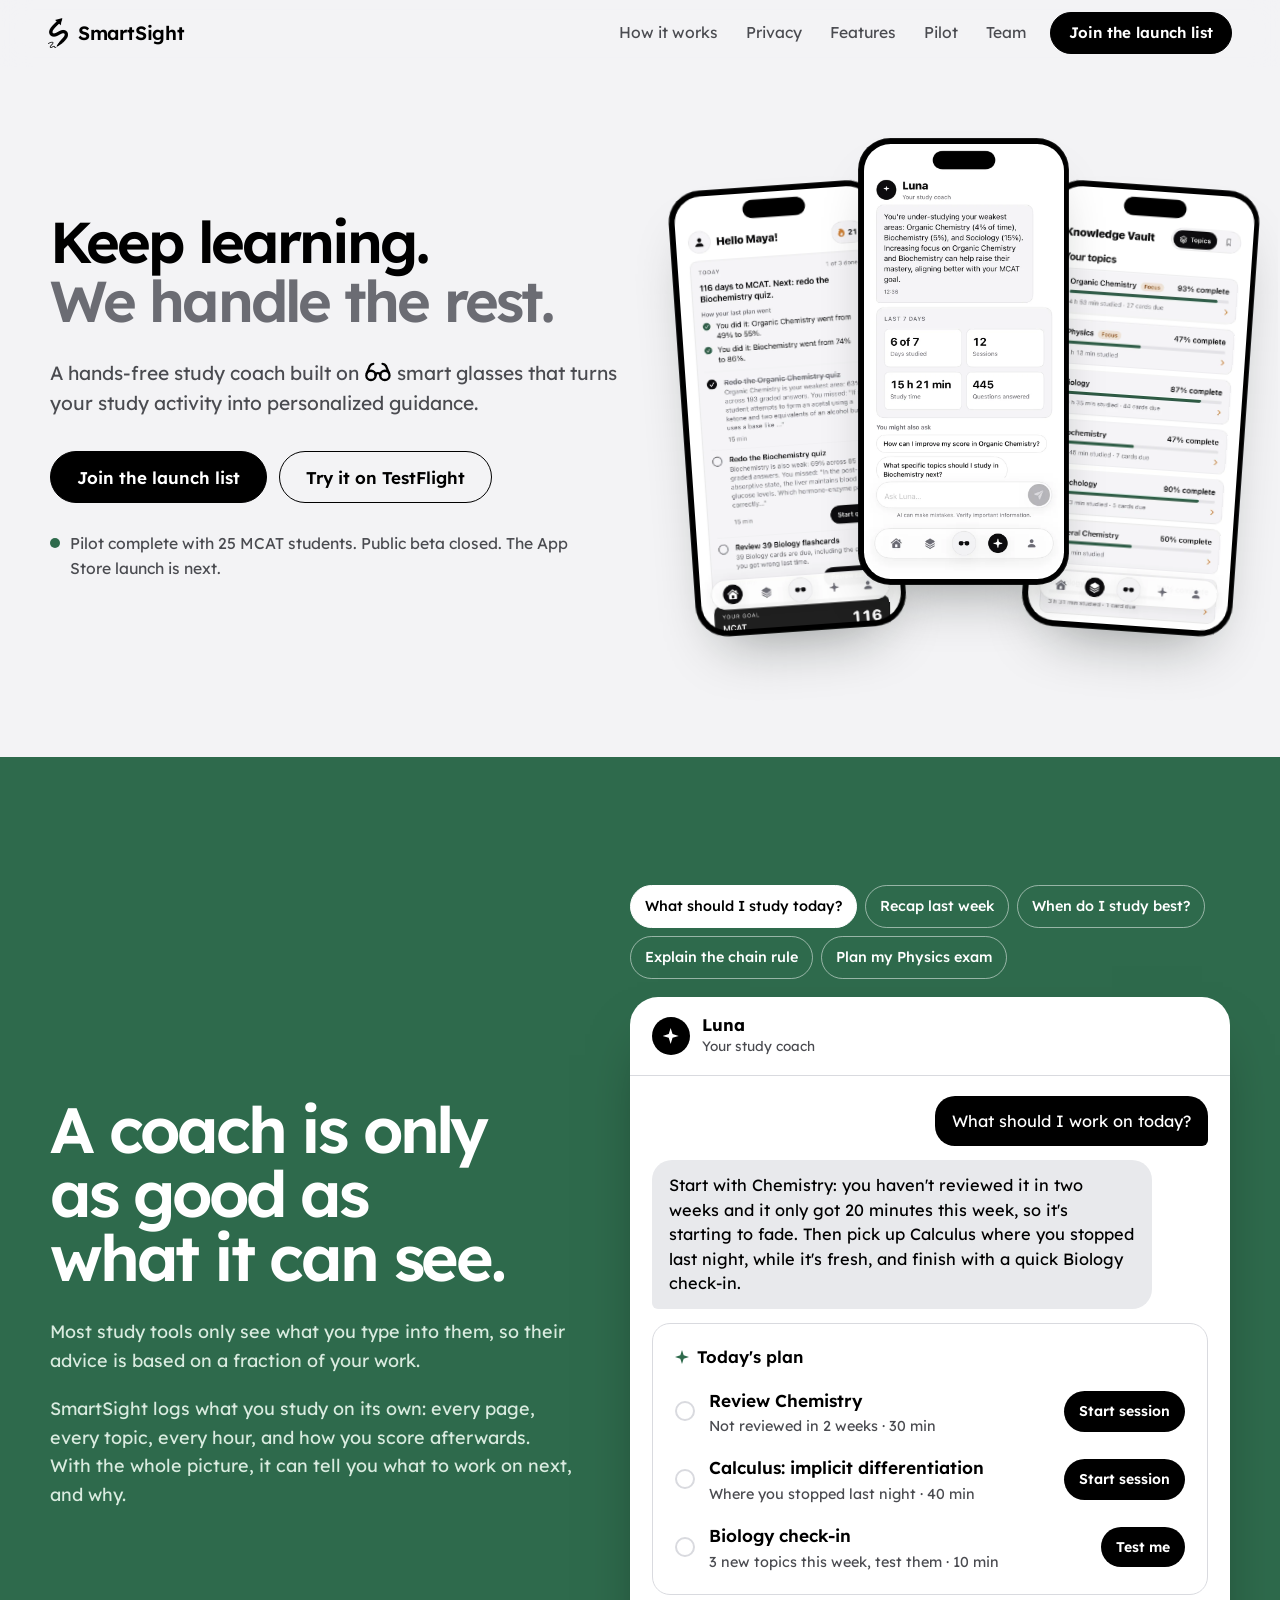
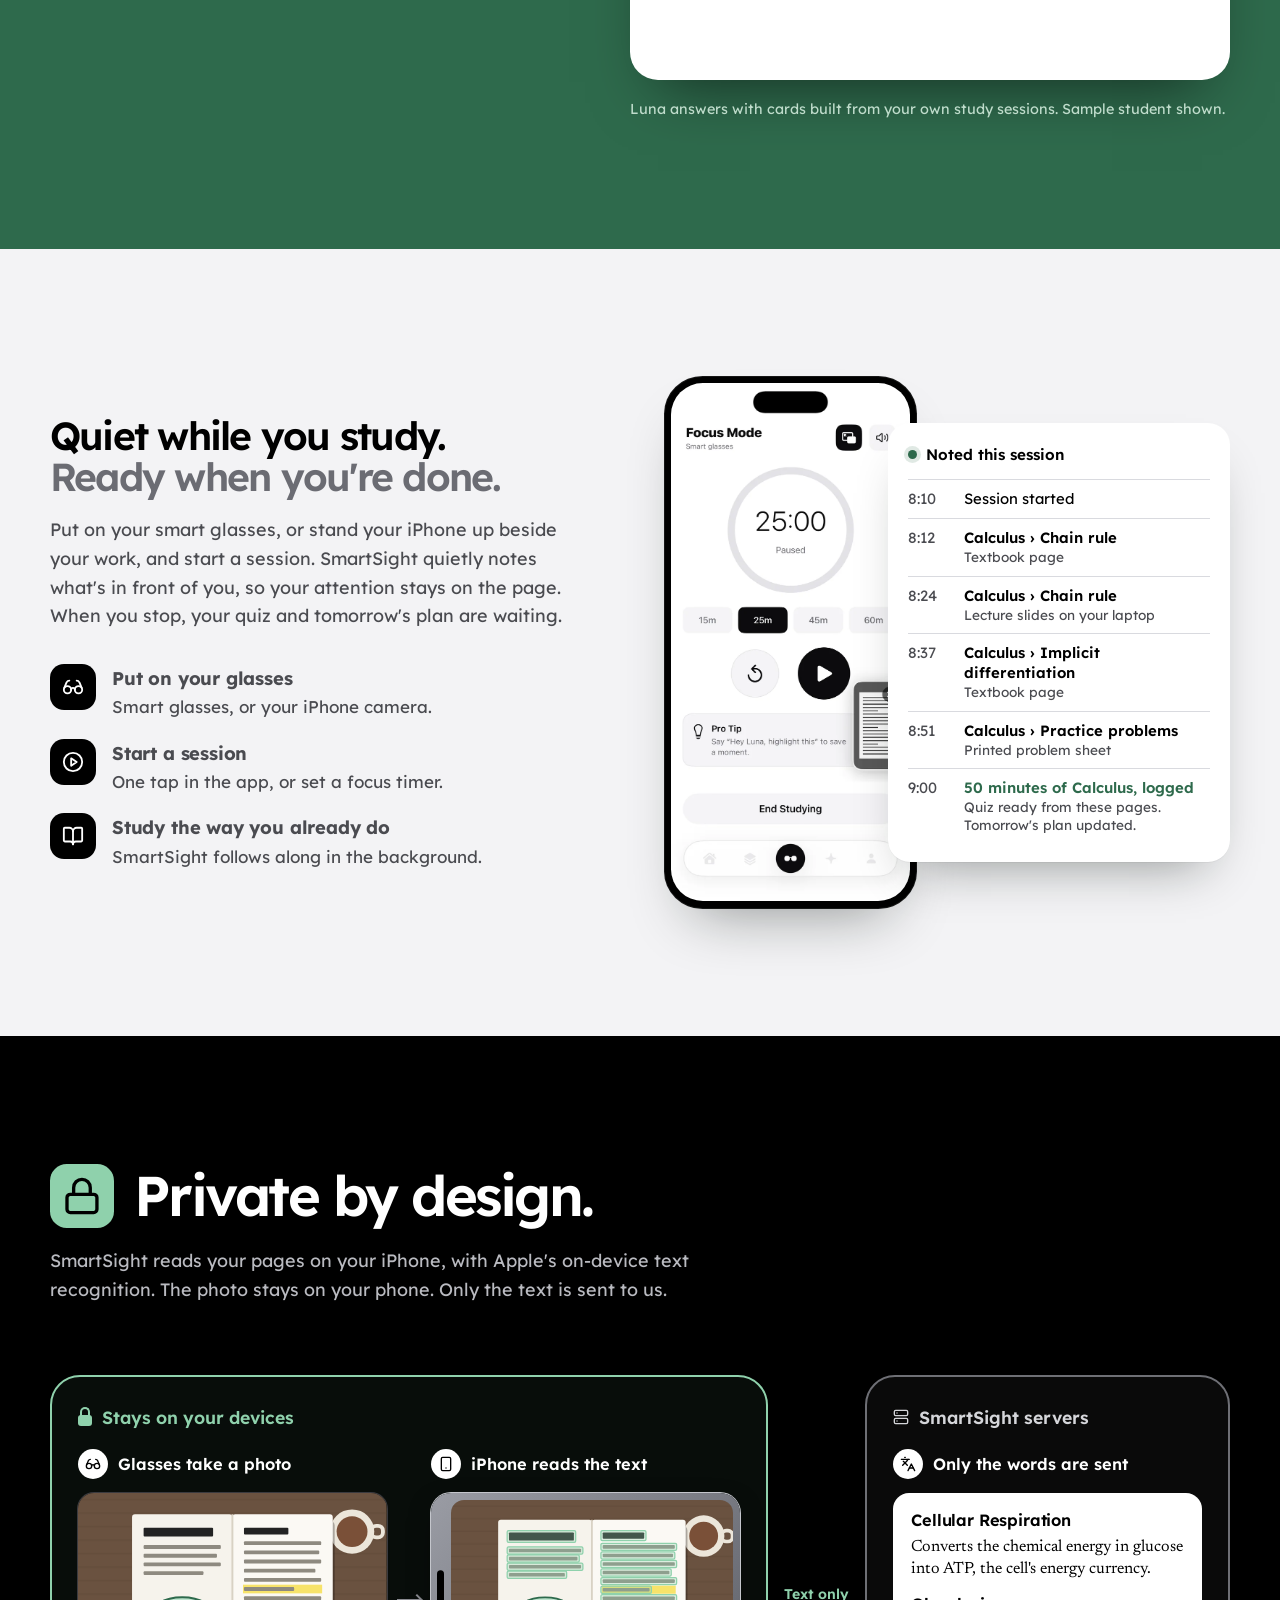
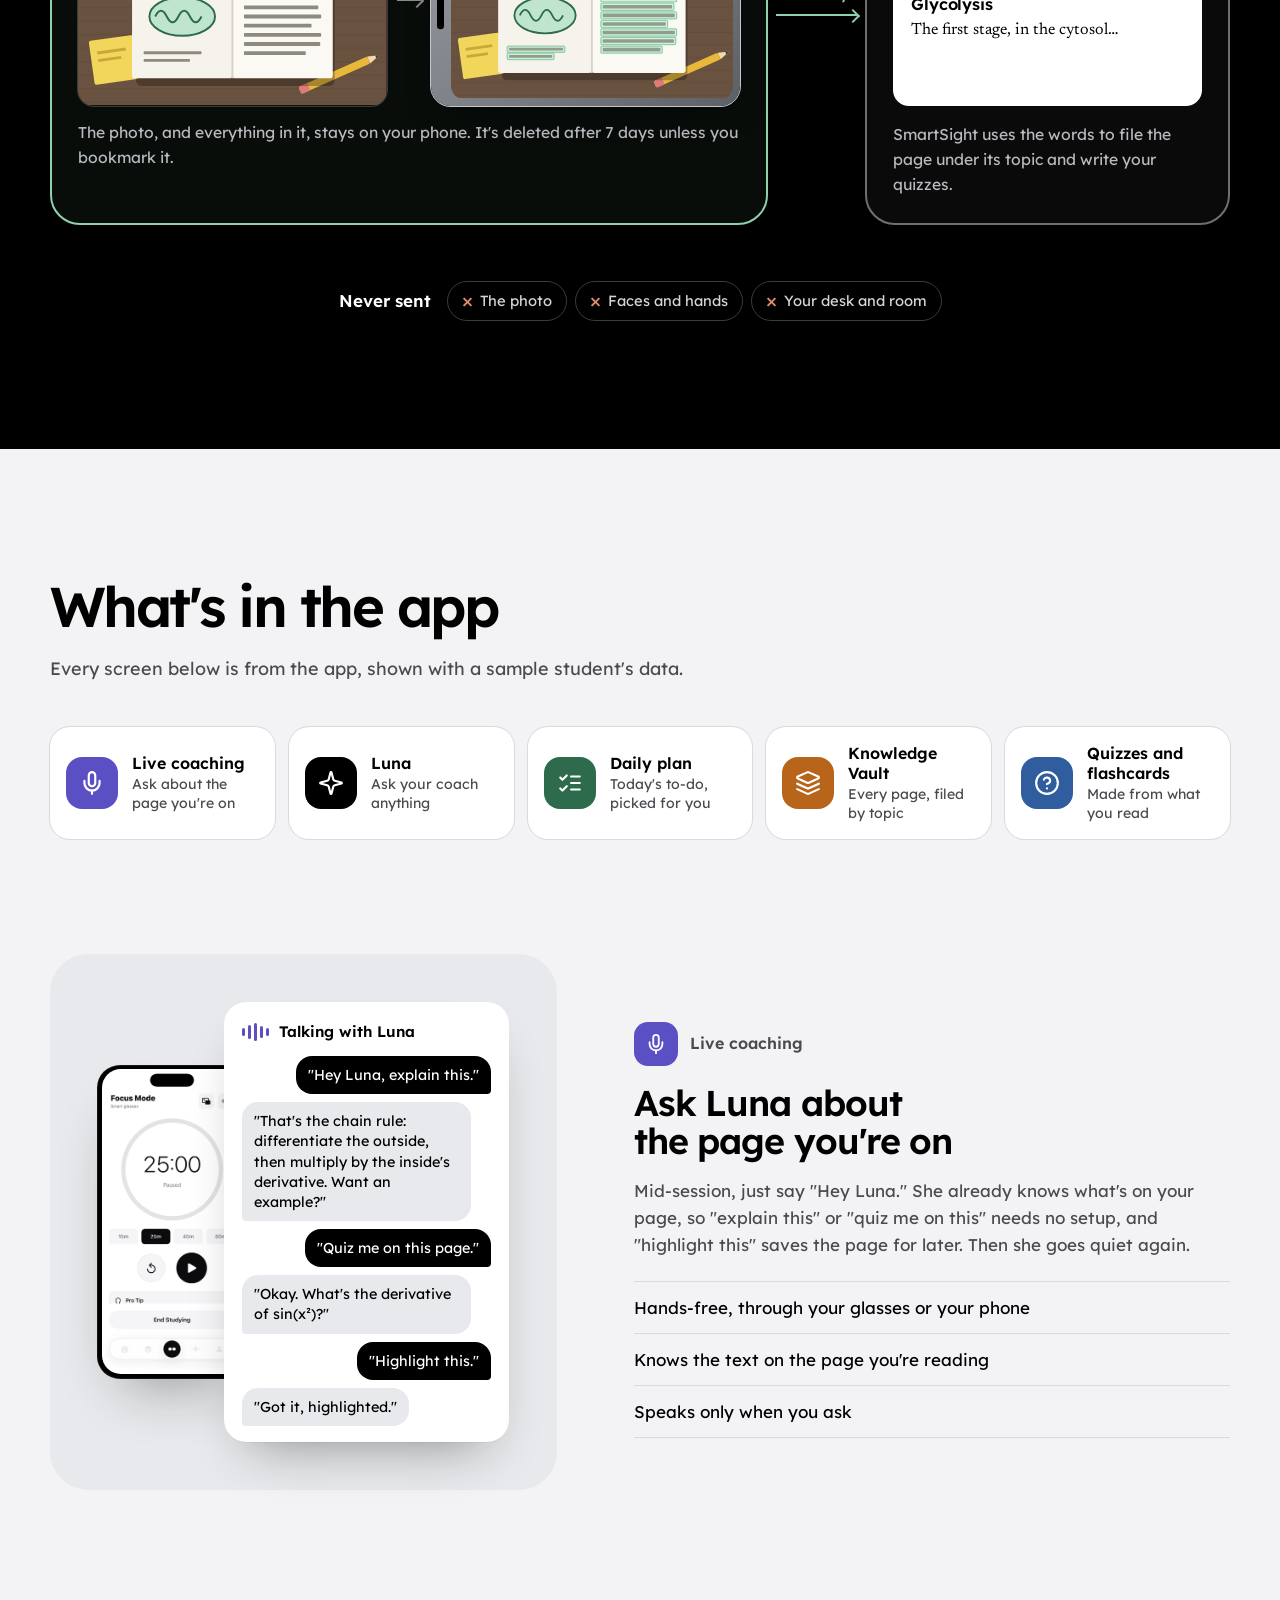
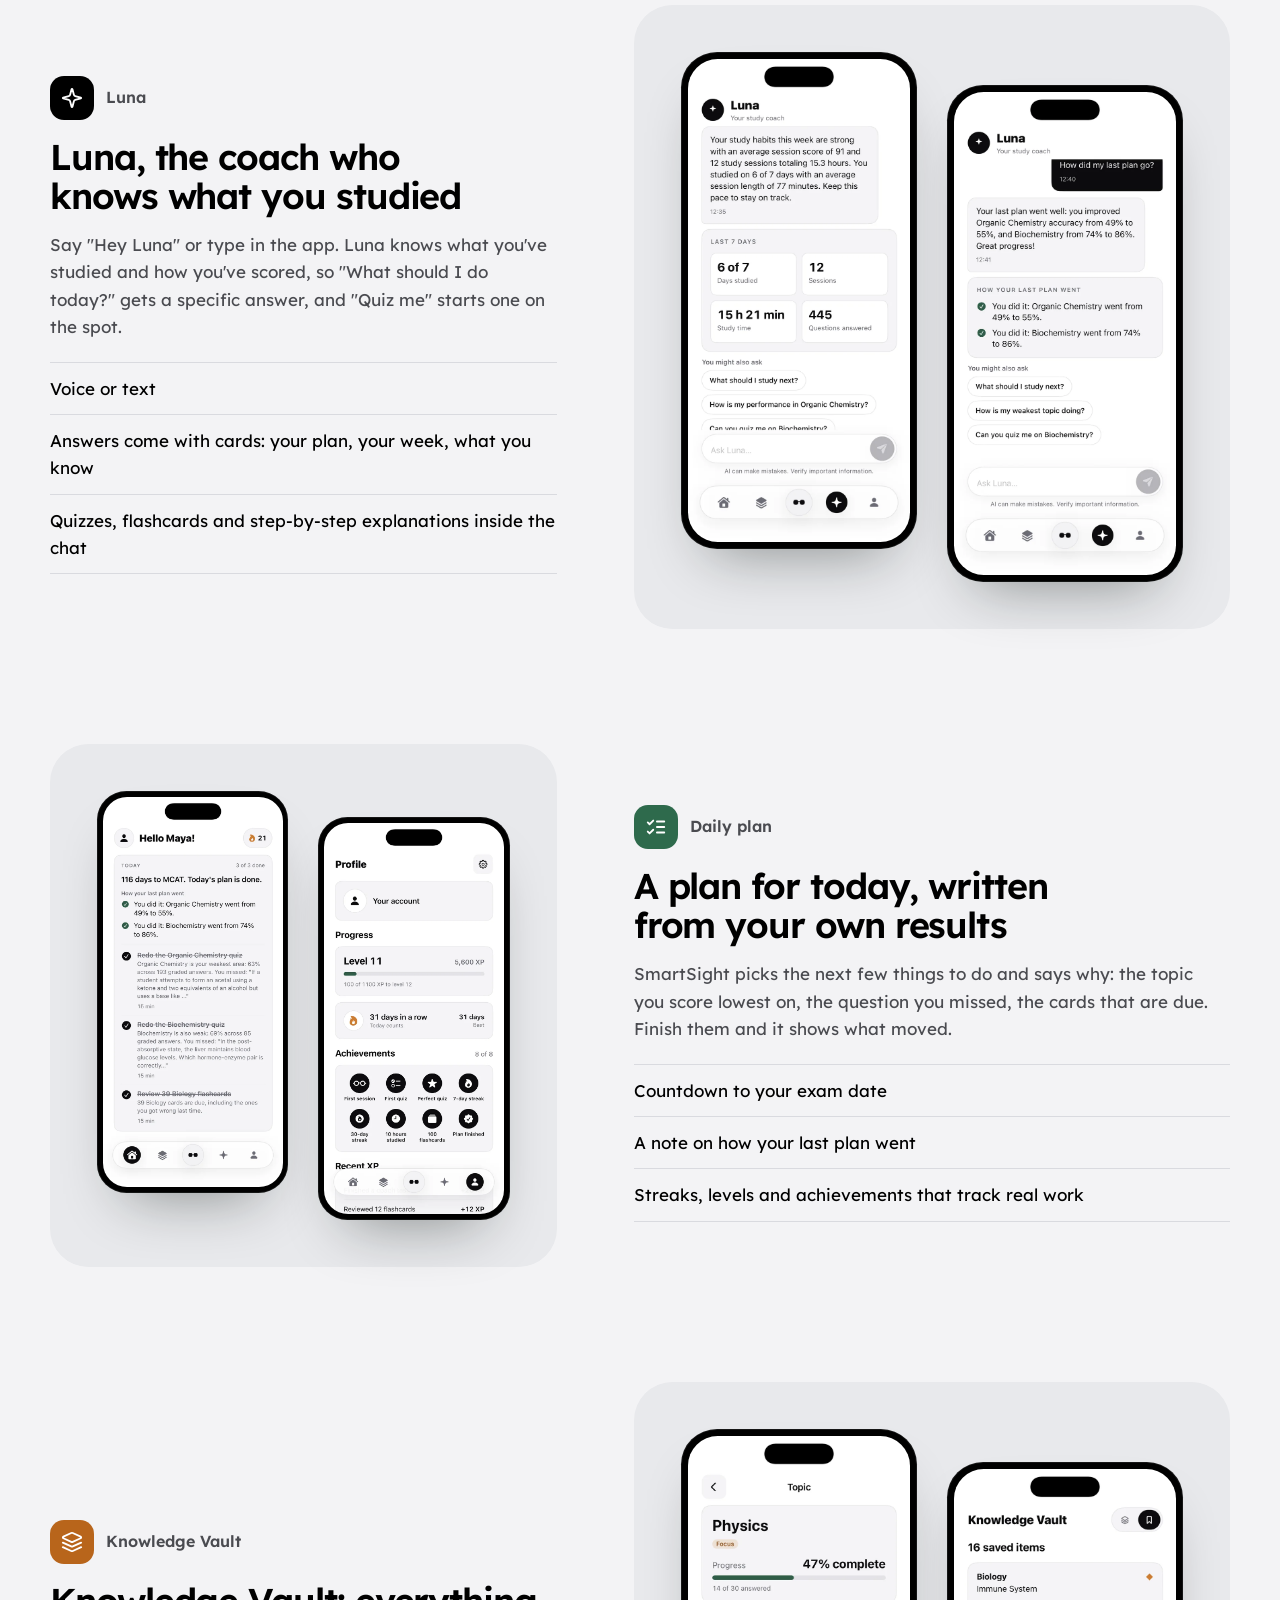
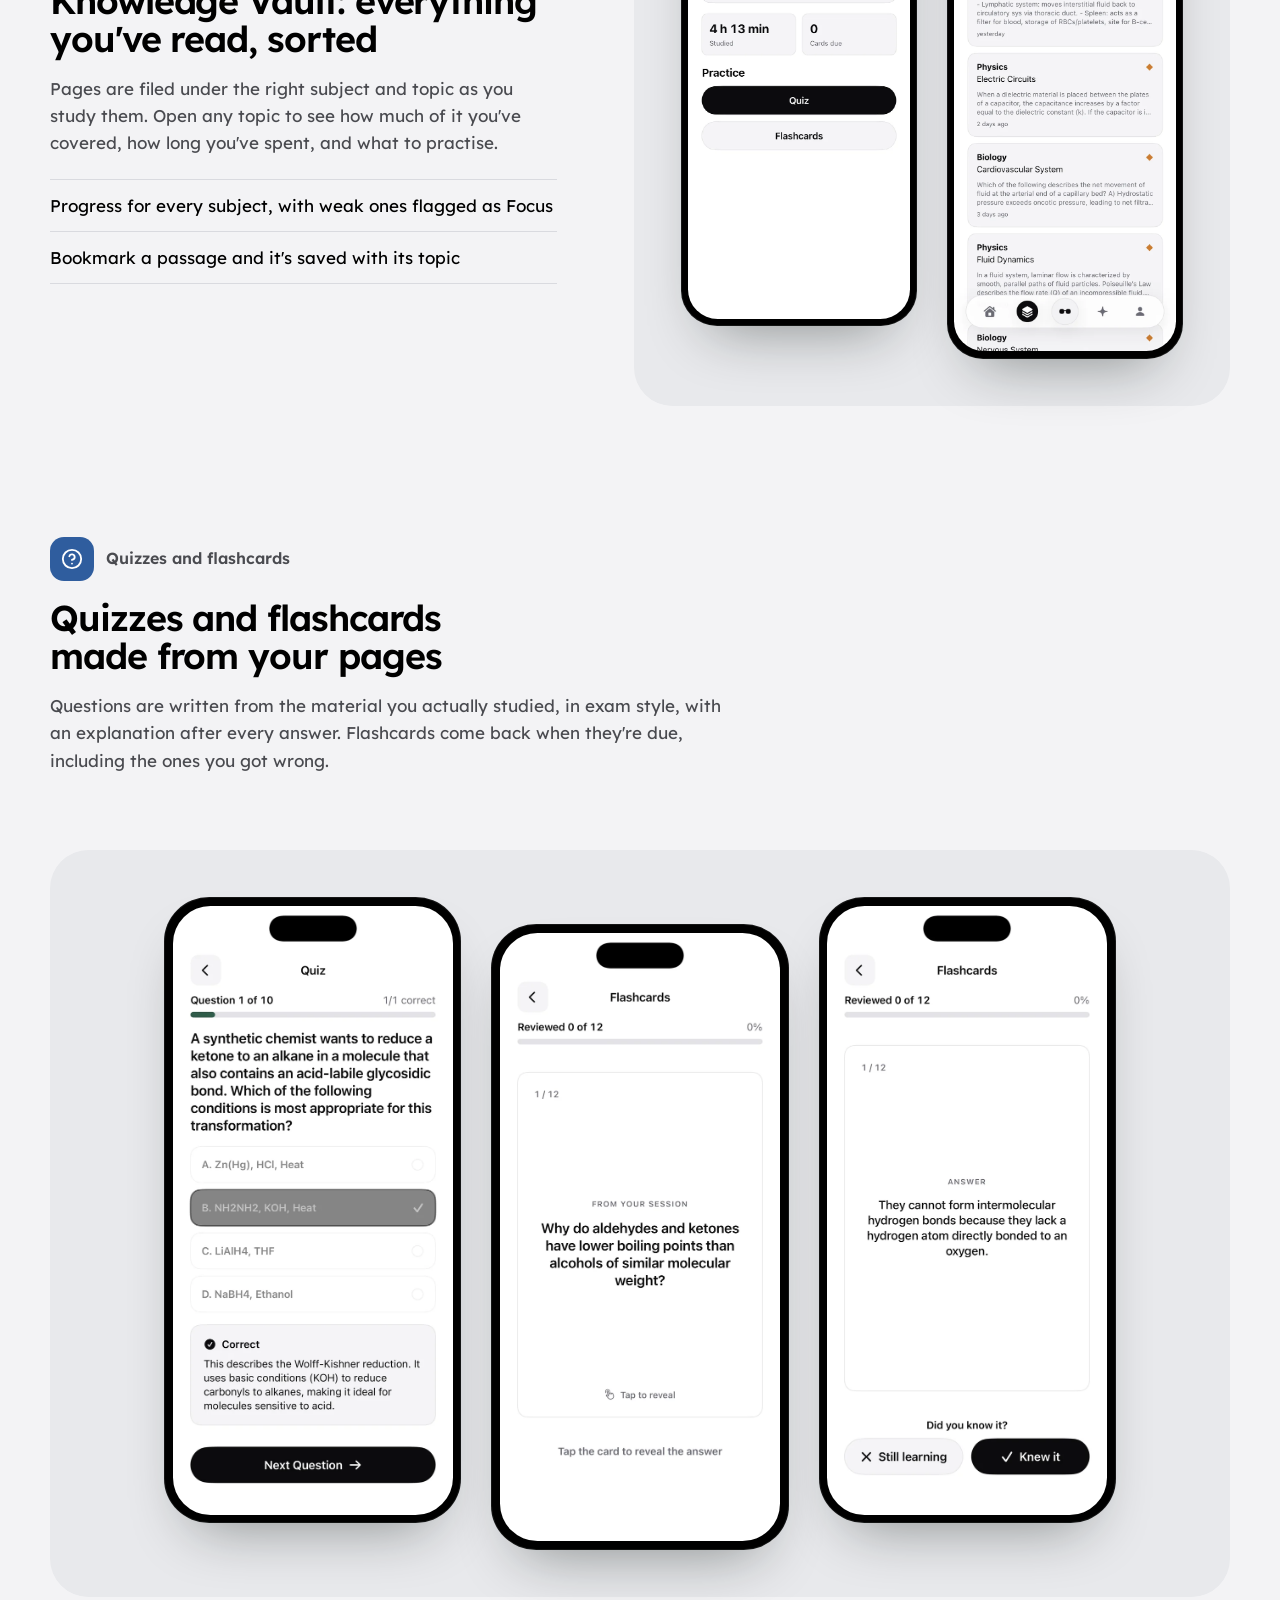
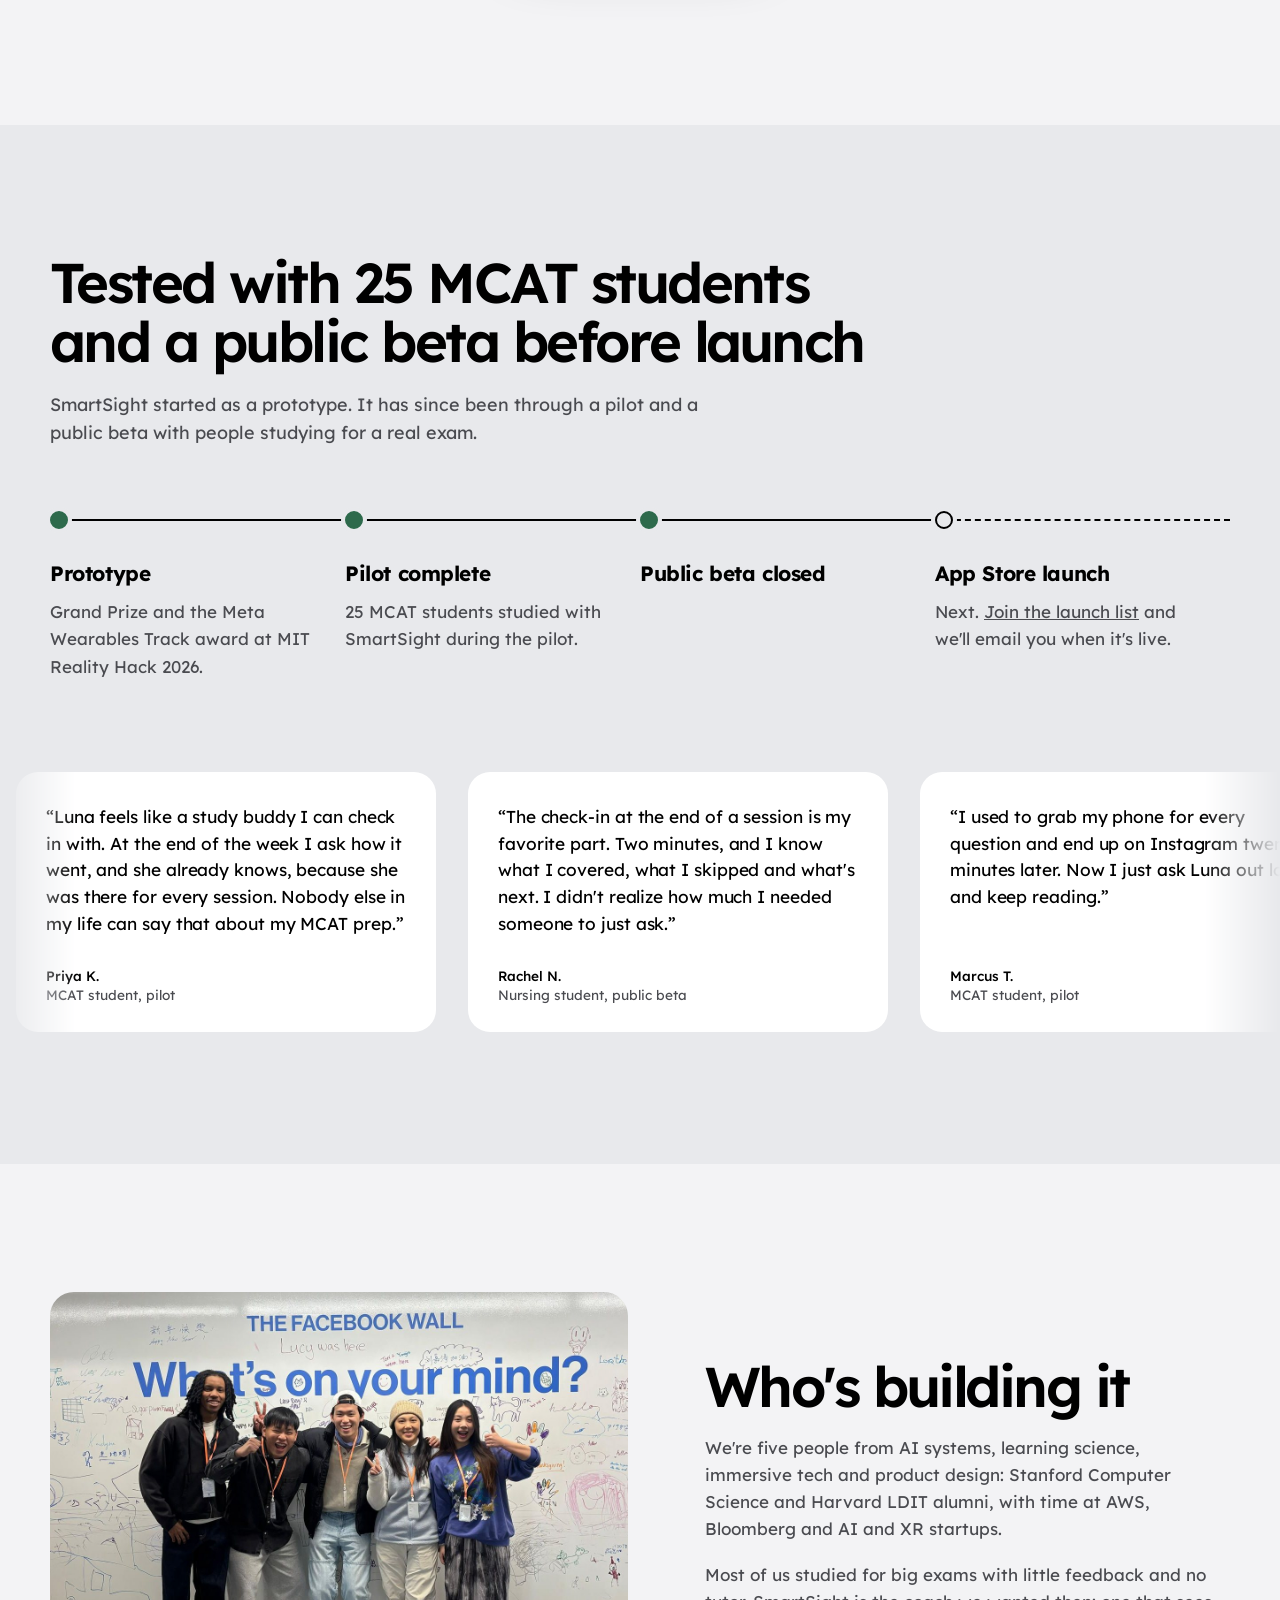
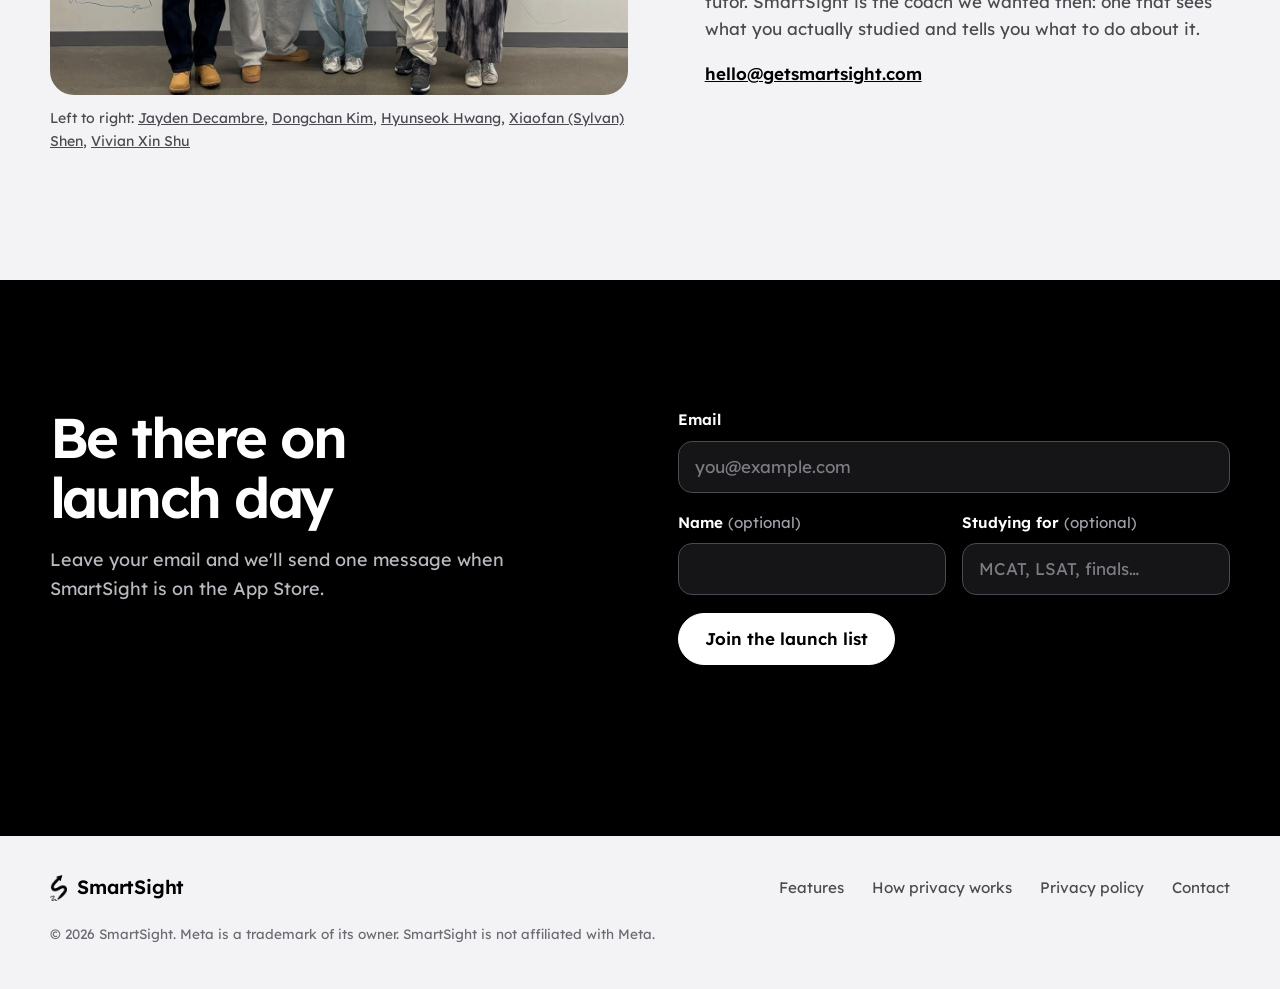
==== commit 4894bca9: "Add rolling pilot and beta quotes, drop the iPhone-only note - Add a scrolling strip of eight quotes" ====
--- a/index.html
+++ b/index.html
@@ -54,7 +54,6 @@
           <!-- TestFlight: replace REPLACE_ME with the public link code (two places on this page) -->
           <a href="https://testflight.apple.com/join/REPLACE_ME" class="btn btn--ghost" target="_blank" rel="noopener">Try it on TestFlight</a>
         </div>
-        <p class="hero__platform"><svg class="" viewBox="0 0 24 24" width="16" height="16" fill="none" stroke="currentColor" stroke-width="2" stroke-linecap="round" stroke-linejoin="round" aria-hidden="true" focusable="false"><rect width="14" height="20" x="5" y="2" rx="2" ry="2"/><path d="M12 18h.01"/></svg>An iPhone app. Needs iOS 17 or later.</p>
         <p class="hero__note">
           <span class="dot dot--done" aria-hidden="true"></span>
           Pilot complete with 25 MCAT students. Public beta closed. The App Store launch is next.
@@ -289,7 +288,7 @@
     <section class="band" id="features">
       <div class="wrap">
         <h2 class="band__title">What's in the app</h2>
-        <p class="band__lede">Every screen below is the shipping iPhone app, shown with a sample student's data.</p>
+        <p class="band__lede">Every screen below is from the app, shown with a sample student's data.</p>
 
         <!-- Icons: Lucide (ISC License, Copyright (c) Lucide Contributors) -->
         <nav class="fx" aria-label="Features">
@@ -417,6 +416,79 @@
             <p>Next. <a href="#launch">Join the launch list</a> and we'll email you when it's live.</p>
           </li>
         </ol>
+      </div>
+
+      <div class="voices" aria-label="What pilot and beta testers said">
+        <div class="voices__track">
+          <ul class="voices__list">
+            <li class="pq pq--l">
+              <blockquote>Luna feels like a study buddy I can check in with. At the end of the week I ask how it went, and she already knows, because she was there for every session. Nobody else in my life can say that about my MCAT prep.</blockquote>
+              <p class="pq__who"><span class="pq__name">Priya K.</span> MCAT student, pilot</p>
+            </li>
+            <li class="pq pq--l">
+              <blockquote>The check-in at the end of a session is my favorite part. Two minutes, and I know what I covered, what I skipped and what's next. I didn't realize how much I needed someone to just ask.</blockquote>
+              <p class="pq__who"><span class="pq__name">Rachel N.</span> Nursing student, public beta</p>
+            </li>
+            <li class="pq pq--l">
+              <blockquote>I used to grab my phone for every question and end up on Instagram twenty minutes later. Now I just ask Luna out loud and keep reading.</blockquote>
+              <p class="pq__who"><span class="pq__name">Marcus T.</span> MCAT student, pilot</p>
+            </li>
+            <li class="pq pq--m">
+              <blockquote>Psych/Soc was the section I kept quietly skipping. Luna noticed before I admitted it.</blockquote>
+              <p class="pq__who"><span class="pq__name">Hannah P.</span> MCAT student, pilot</p>
+            </li>
+            <li class="pq pq--m">
+              <blockquote>I read a lot of papers. Asking Luna to explain a paragraph without touching my phone is the whole thing for me.</blockquote>
+              <p class="pq__who"><span class="pq__name">Mei L.</span> Grad student, public beta</p>
+            </li>
+            <li class="pq pq--m">
+              <blockquote>Talking the Krebs cycle through while my hands stay on the book is the closest I've gotten to a tutor.</blockquote>
+              <p class="pq__who"><span class="pq__name">Andre L.</span> MCAT student, pilot</p>
+            </li>
+            <li class="pq pq--m">
+              <blockquote>My parents asked how studying was going. I showed them my week instead of saying “fine.”</blockquote>
+              <p class="pq__who"><span class="pq__name">Jordan F.</span> High school senior, public beta</p>
+            </li>
+            <li class="pq pq--m">
+              <blockquote>I study after work, when I'm tired. Luna tells me where to start, so I don't burn twenty minutes deciding.</blockquote>
+              <p class="pq__who"><span class="pq__name">Chris D.</span> Studying for the CPA, public beta</p>
+            </li>
+          </ul>
+          <ul class="voices__list voices__list--copy" aria-hidden="true">
+            <li class="pq pq--l">
+              <blockquote>Luna feels like a study buddy I can check in with. At the end of the week I ask how it went, and she already knows, because she was there for every session. Nobody else in my life can say that about my MCAT prep.</blockquote>
+              <p class="pq__who"><span class="pq__name">Priya K.</span> MCAT student, pilot</p>
+            </li>
+            <li class="pq pq--l">
+              <blockquote>The check-in at the end of a session is my favorite part. Two minutes, and I know what I covered, what I skipped and what's next. I didn't realize how much I needed someone to just ask.</blockquote>
+              <p class="pq__who"><span class="pq__name">Rachel N.</span> Nursing student, public beta</p>
+            </li>
+            <li class="pq pq--l">
+              <blockquote>I used to grab my phone for every question and end up on Instagram twenty minutes later. Now I just ask Luna out loud and keep reading.</blockquote>
+              <p class="pq__who"><span class="pq__name">Marcus T.</span> MCAT student, pilot</p>
+            </li>
+            <li class="pq pq--m">
+              <blockquote>Psych/Soc was the section I kept quietly skipping. Luna noticed before I admitted it.</blockquote>
+              <p class="pq__who"><span class="pq__name">Hannah P.</span> MCAT student, pilot</p>
+            </li>
+            <li class="pq pq--m">
+              <blockquote>I read a lot of papers. Asking Luna to explain a paragraph without touching my phone is the whole thing for me.</blockquote>
+              <p class="pq__who"><span class="pq__name">Mei L.</span> Grad student, public beta</p>
+            </li>
+            <li class="pq pq--m">
+              <blockquote>Talking the Krebs cycle through while my hands stay on the book is the closest I've gotten to a tutor.</blockquote>
+              <p class="pq__who"><span class="pq__name">Andre L.</span> MCAT student, pilot</p>
+            </li>
+            <li class="pq pq--m">
+              <blockquote>My parents asked how studying was going. I showed them my week instead of saying “fine.”</blockquote>
+              <p class="pq__who"><span class="pq__name">Jordan F.</span> High school senior, public beta</p>
+            </li>
+            <li class="pq pq--m">
+              <blockquote>I study after work, when I'm tired. Luna tells me where to start, so I don't burn twenty minutes deciding.</blockquote>
+              <p class="pq__who"><span class="pq__name">Chris D.</span> Studying for the CPA, public beta</p>
+            </li>
+          </ul>
+        </div>
       </div>
     </section>
 
@@ -450,7 +522,7 @@
       <div class="wrap launch__inner">
         <div>
           <h2 class="band__title">Be there on launch day</h2>
-          <p class="band__lede">SmartSight is an iPhone app. Leave your email and we'll send one message when it's on the App Store, or <a class="launch__tf" href="https://testflight.apple.com/join/REPLACE_ME" target="_blank" rel="noopener">try it now on TestFlight</a>.</p>
+          <p class="band__lede">Leave your email and we'll send one message when SmartSight is on the App Store.</p>
         </div>
 
         <form class="form" id="launch-form" action="https://formspree.io/f/mzdyvljl" method="POST" novalidate>
--- a/styles.css
+++ b/styles.css
@@ -696,3 +696,51 @@
 .hero__platform { display: flex; align-items: center; gap: 8px; margin-top: 14px; color: var(--ink-2); font-size: .95rem; }
 .hero__platform svg { flex: none; }
 .launch__tf { color: var(--green-soft); font-weight: 600; text-decoration: underline; text-underline-offset: 3px; }
+
+/* ---------- Pilot voices (rolling quotes) ---------- */
+
+.voices {
+  margin-top: clamp(48px, 7vw, 88px);
+  overflow: hidden;
+  -webkit-mask-image: linear-gradient(90deg, transparent, #000 6%, #000 94%, transparent);
+          mask-image: linear-gradient(90deg, transparent, #000 6%, #000 94%, transparent);
+}
+.voices__track { display: flex; width: max-content; }
+.voices__list { display: flex; gap: 32px; padding: 4px 16px; margin: 0; list-style: none; }
+.pq {
+  flex: 0 0 auto;
+  width: 320px;
+  display: flex; flex-direction: column; justify-content: space-between; gap: 28px;
+  padding: 32px 30px 28px;
+  background: var(--card);
+  border-radius: 22px;
+}
+.pq--s { width: 270px; }
+.pq--l { width: 420px; }
+.pq blockquote {
+  margin: 0;
+  font-size: 1.08rem;
+  line-height: 1.55;
+  letter-spacing: -.005em;
+  color: var(--ink);
+}
+.pq blockquote::before { content: "\201C"; }
+.pq blockquote::after { content: "\201D"; }
+.pq__who { font-size: .85rem; line-height: 1.4; color: var(--ink-2); }
+.pq__name { display: block; font-weight: 500; color: var(--ink); }
+
+@media (prefers-reduced-motion: no-preference) {
+  .voices__track { animation: voices-roll 90s linear infinite; }
+  .voices:hover .voices__track,
+  .voices:focus-within .voices__track { animation-play-state: paused; }
+}
+@keyframes voices-roll { to { transform: translateX(-50%); } }
+
+@media (max-width: 560px) {
+  .pq { width: 270px; } .pq--s { width: 220px; } .pq--l { width: 310px; }
+}
+
+@media (prefers-reduced-motion: reduce) {
+  .voices { overflow-x: auto; -webkit-mask-image: none; mask-image: none; }
+  .voices__list--copy { display: none; }
+}
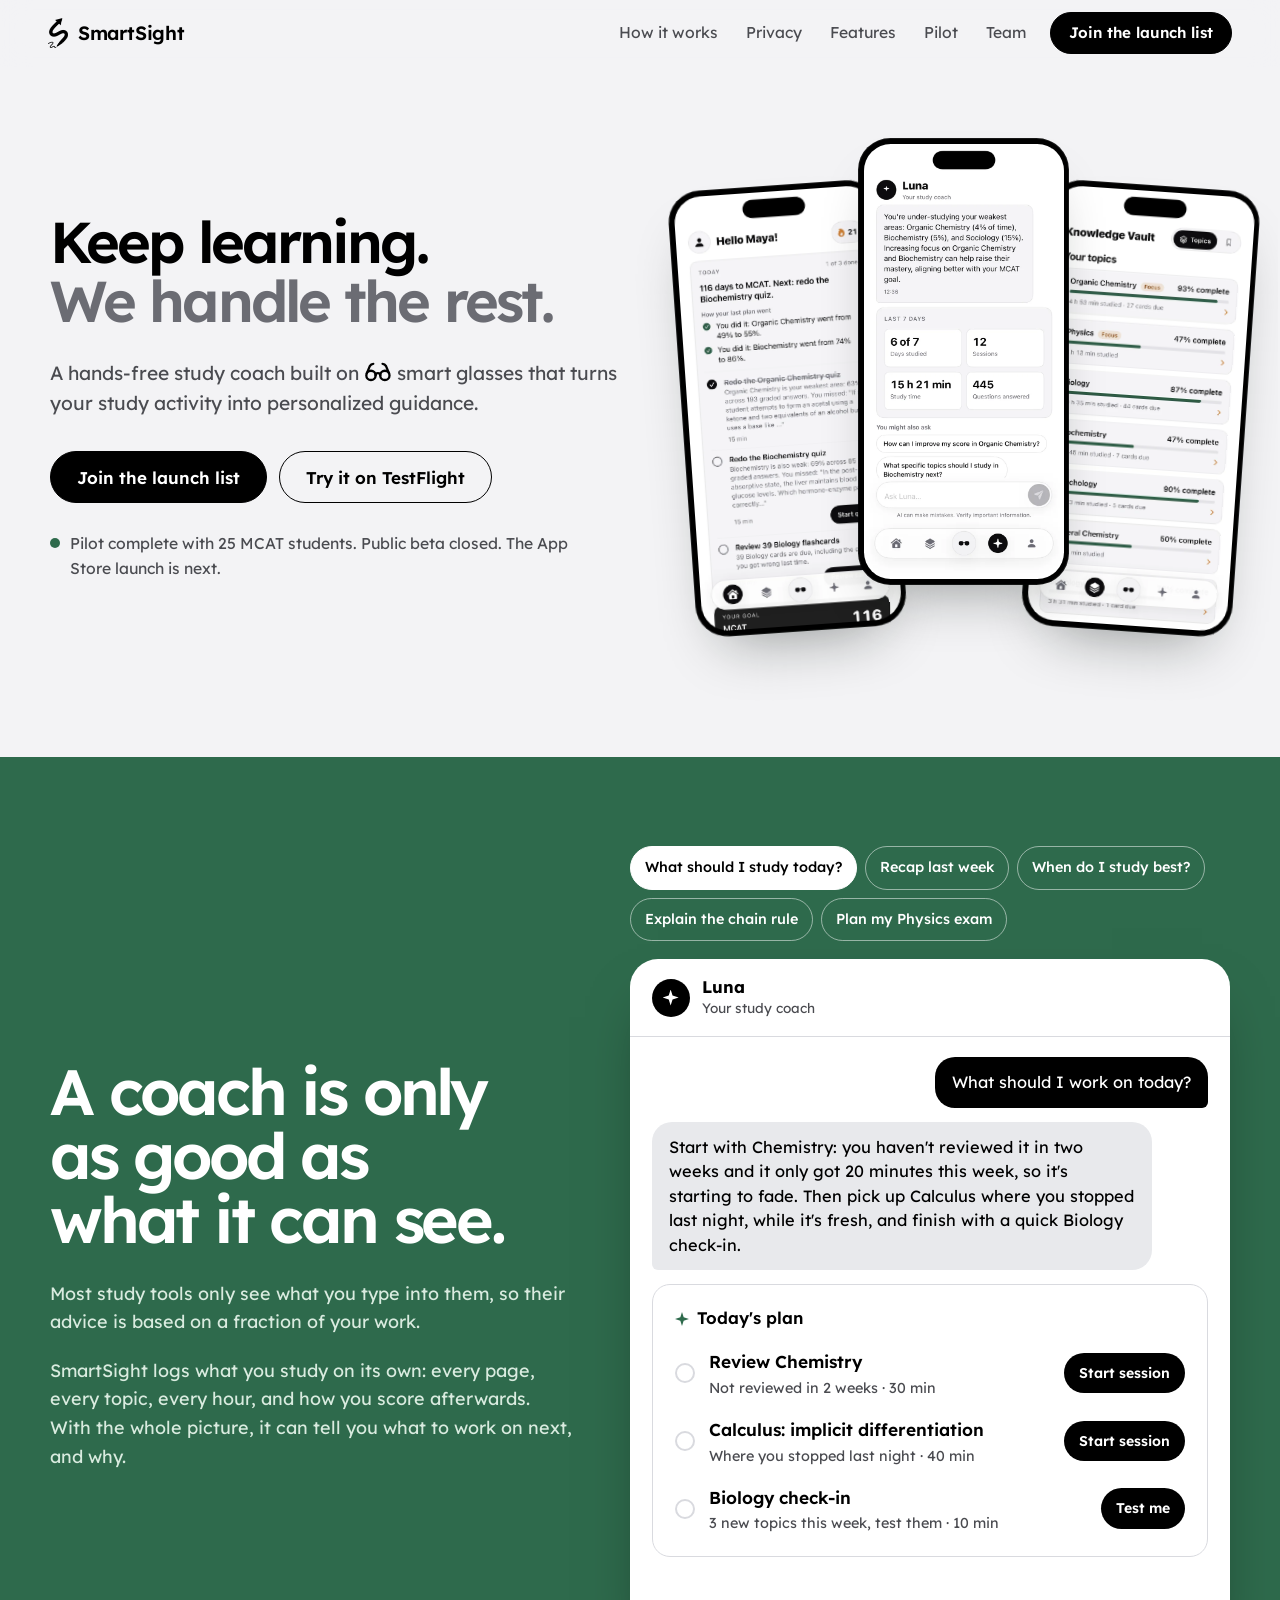
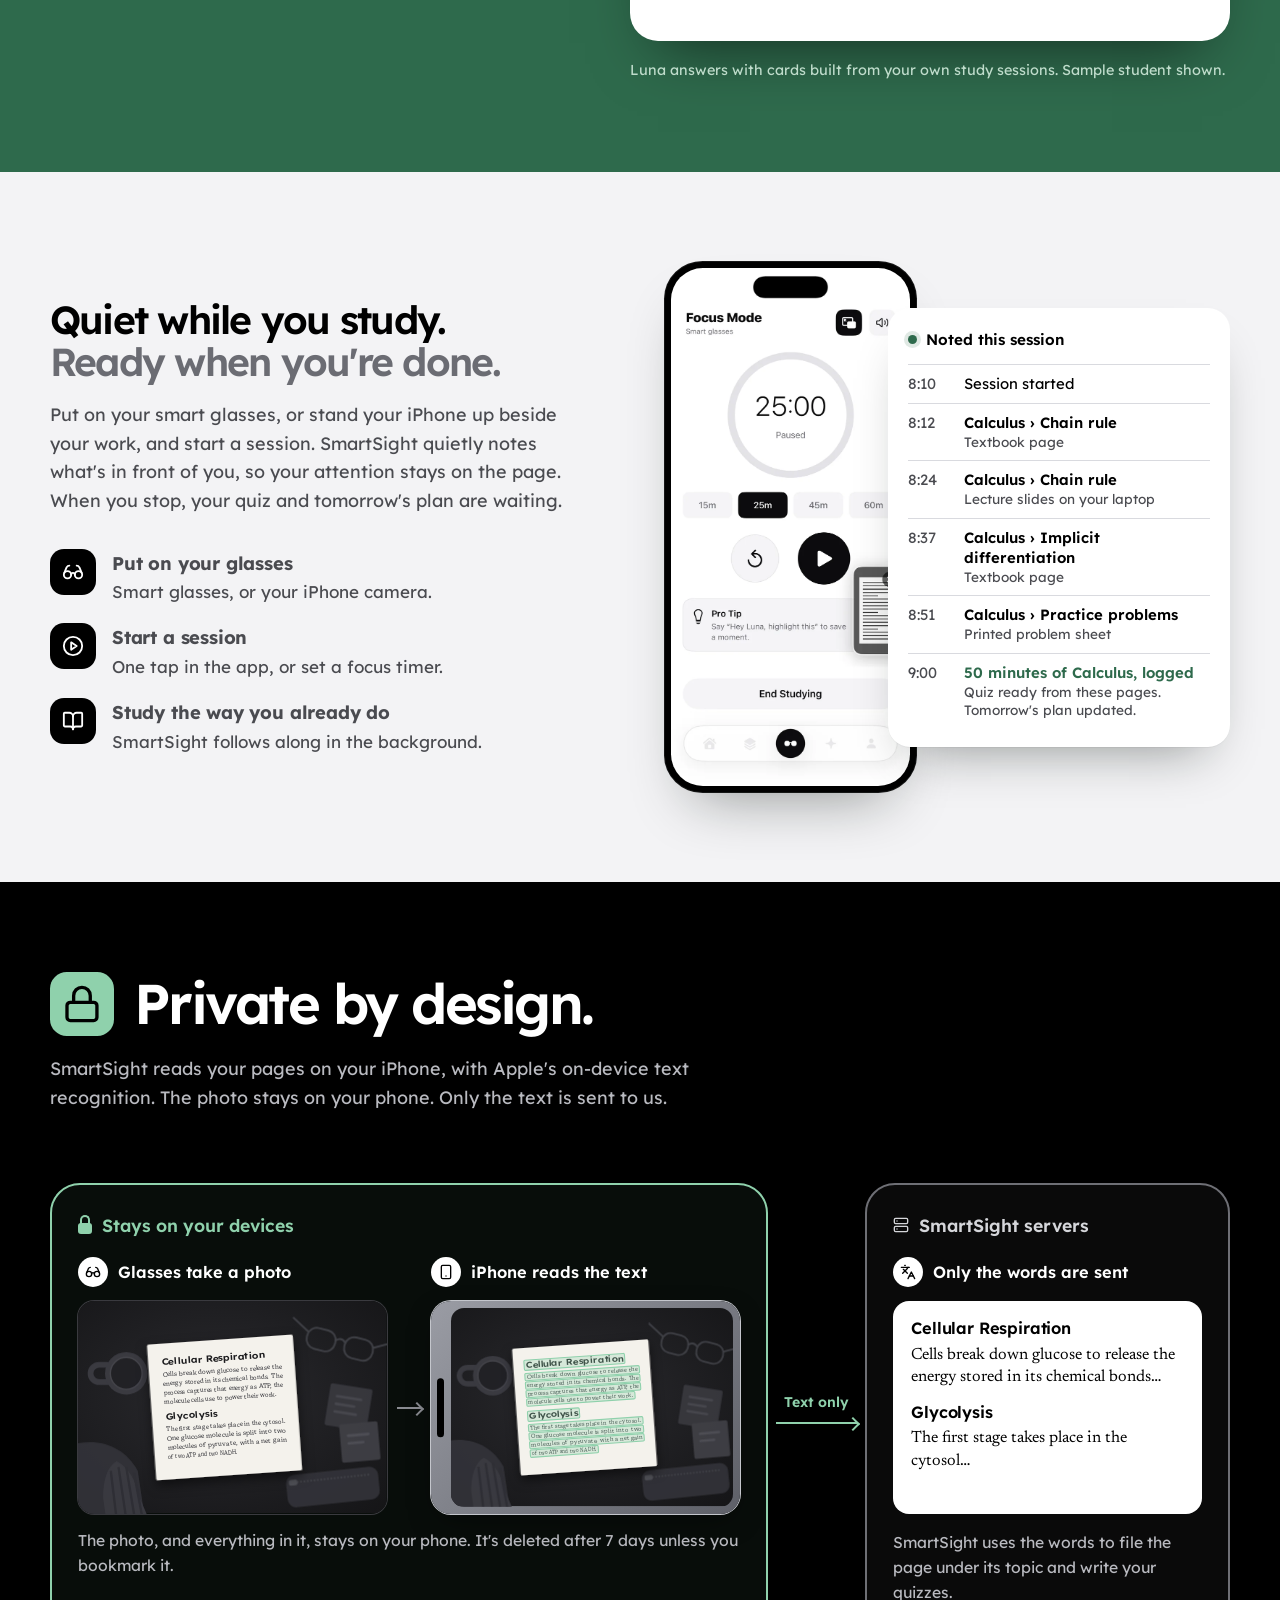
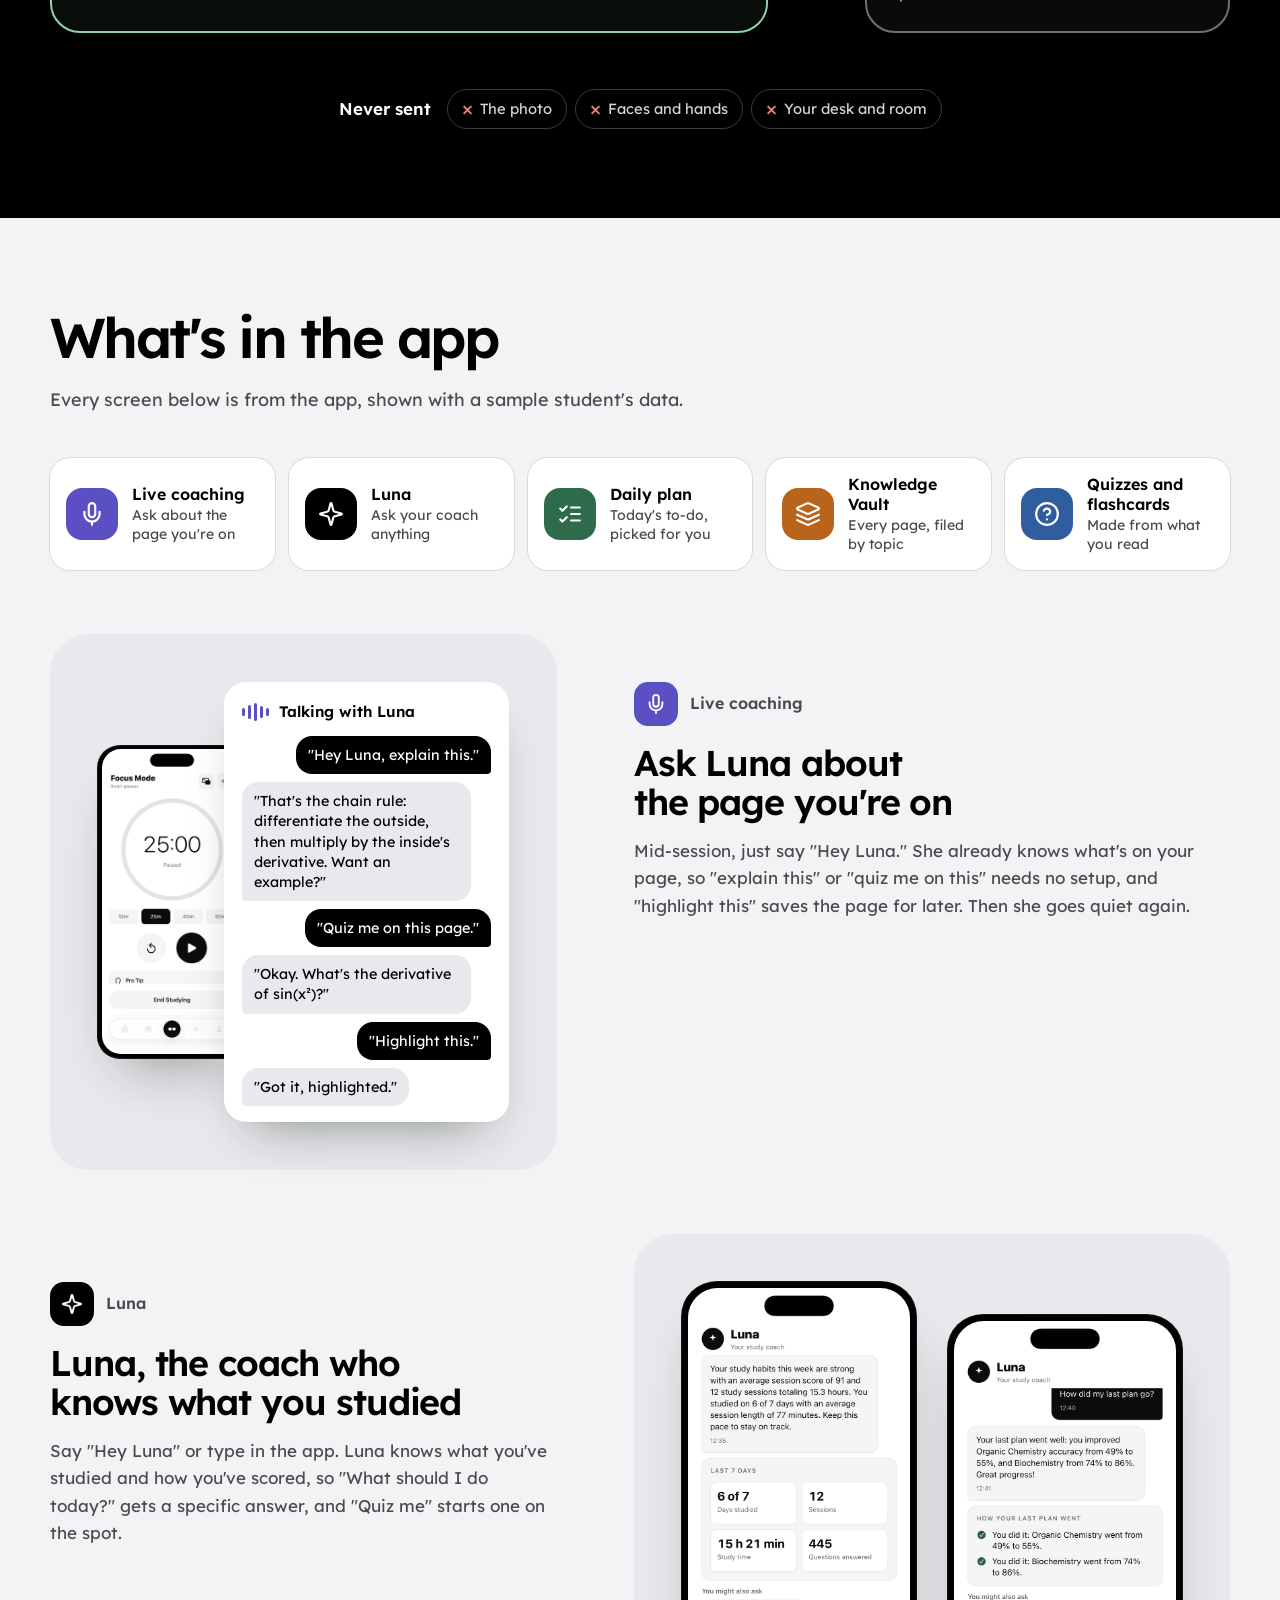
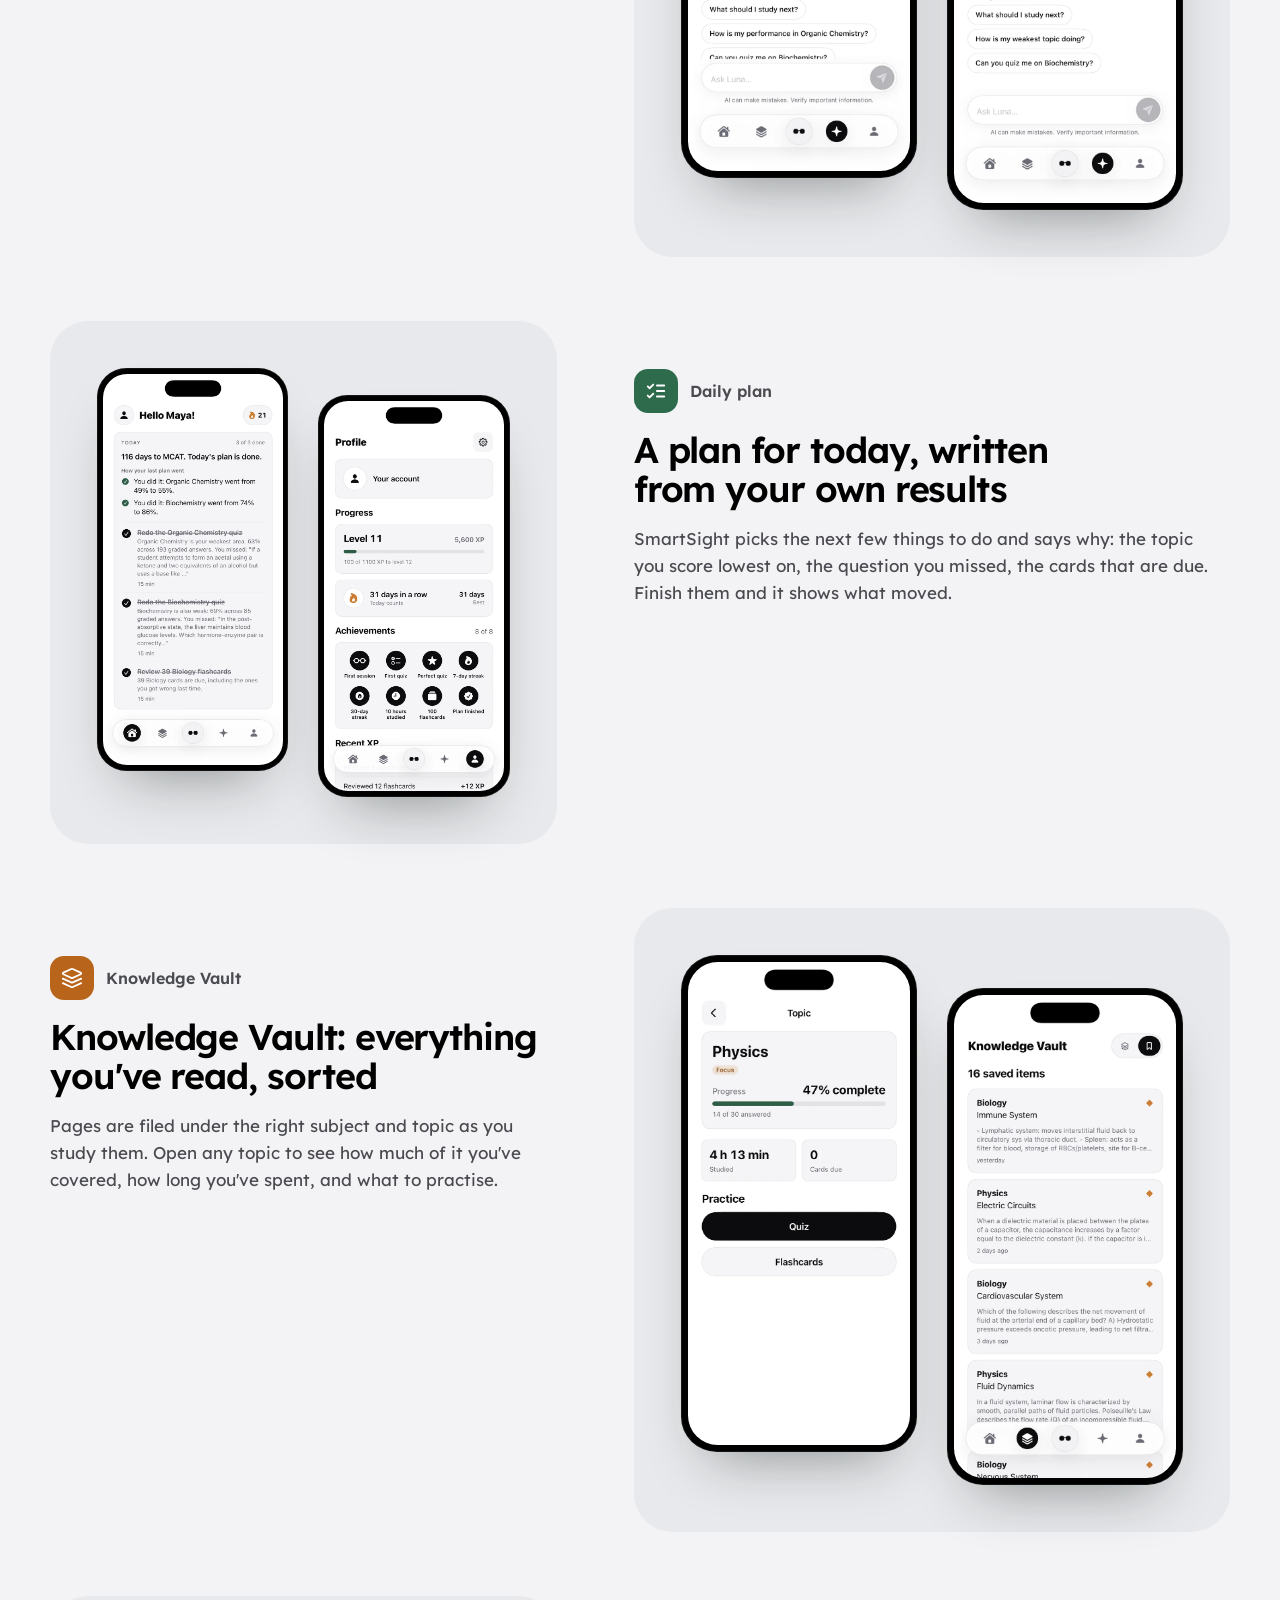
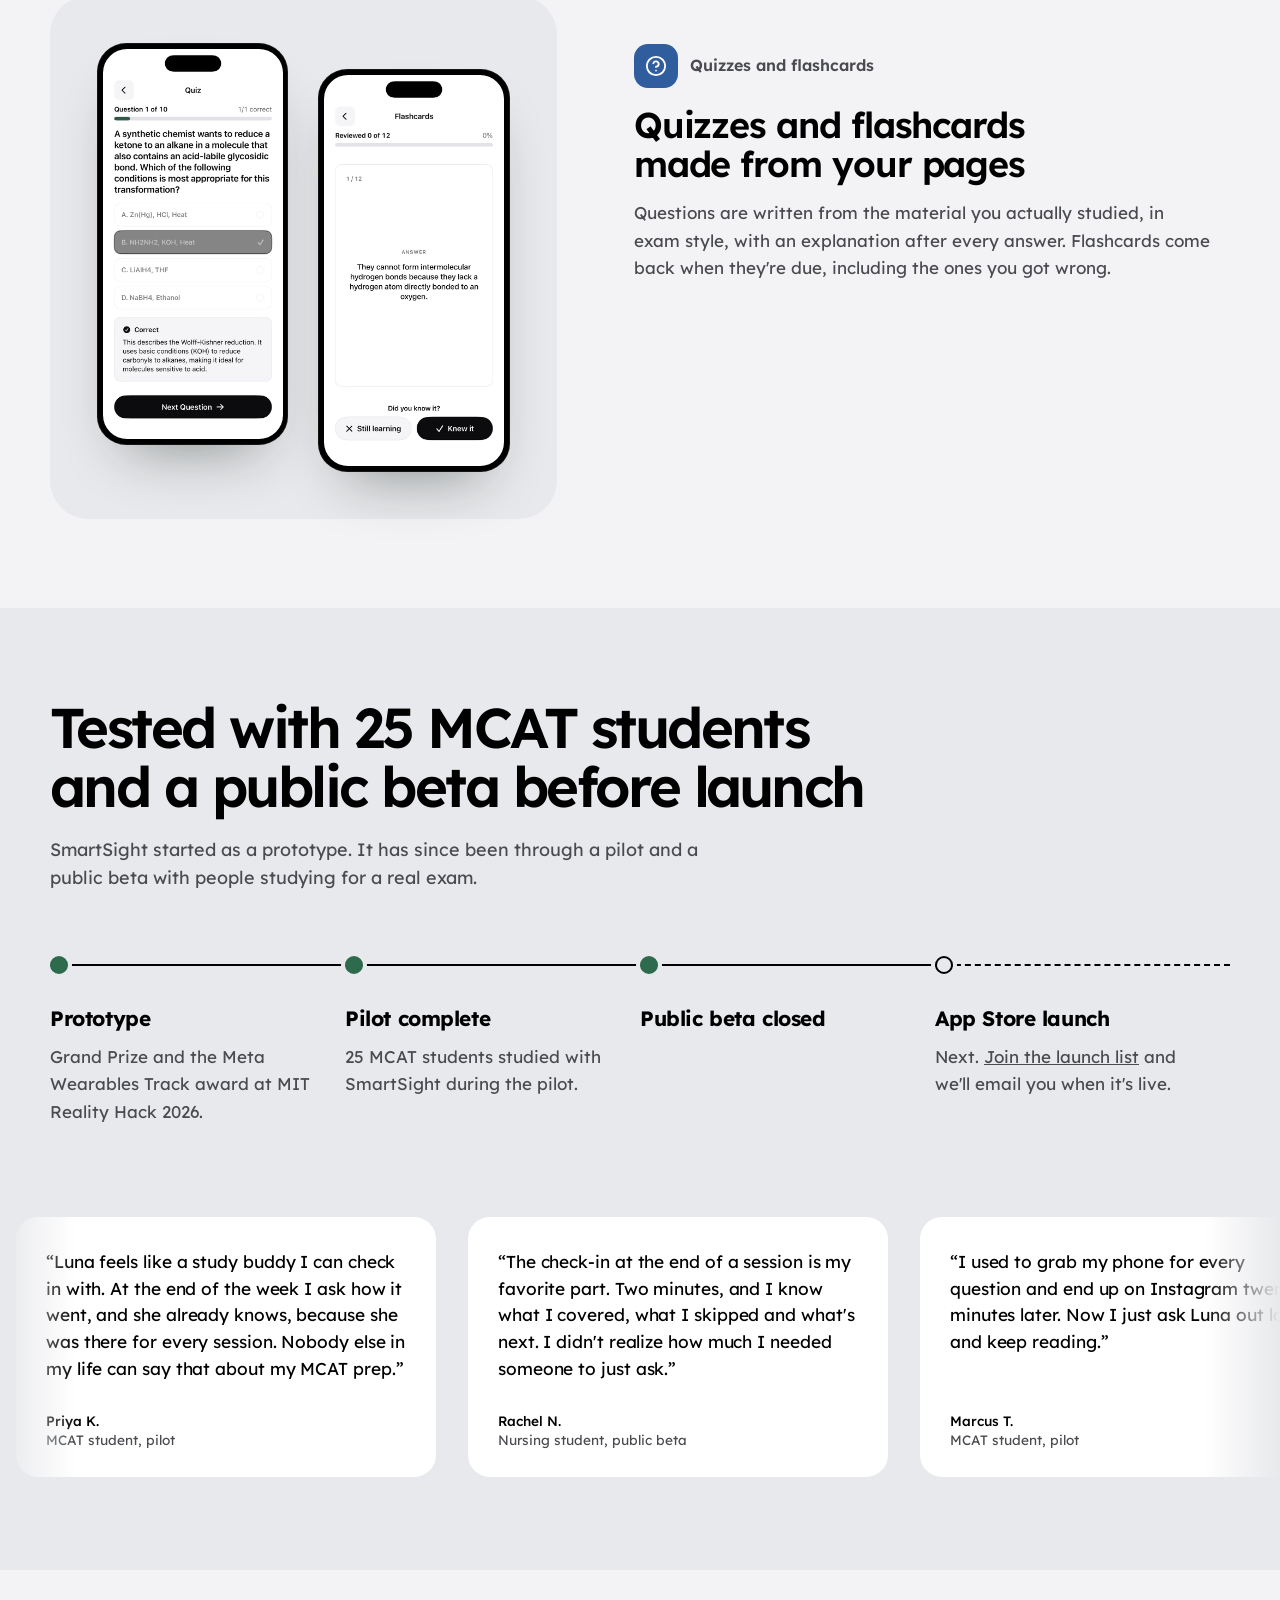
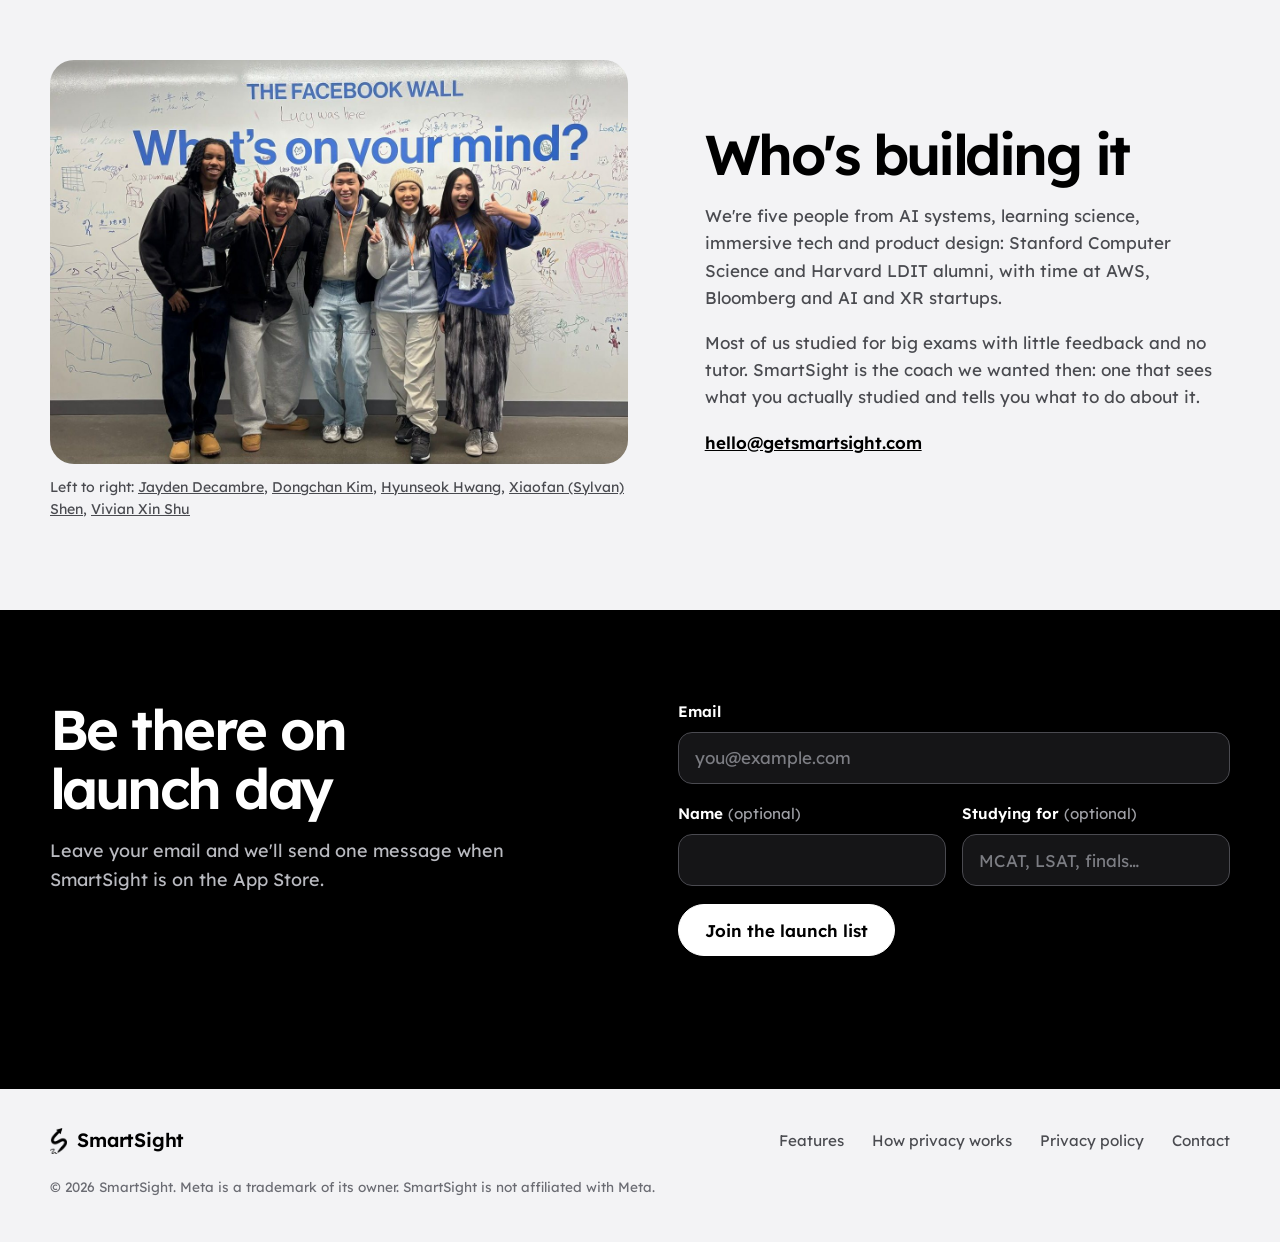
==== commit 0b70b8c8: "Tidy the features, calm the privacy picture, fix the phone arrow - Remove the bullet lists under eac" ====
--- a/index.html
+++ b/index.html
@@ -227,20 +227,26 @@
         <div class="pv" id="leak">
           <svg width="0" height="0" style="position:absolute" aria-hidden="true" focusable="false">
             <symbol id="desk-scene" viewBox="0 0 320 220">
-              <rect width="320" height="220" fill="#6A5240"/>
-              <rect x="0" y="0" width="320" height="220" fill="url(#desk-grain)" opacity=".35"/>
-              <defs><pattern id="desk-grain" width="320" height="14" patternUnits="userSpaceOnUse"><rect width="320" height="1.5" y="6" fill="#5A4433"/></pattern></defs>
-              <g transform="rotate(-8 37 173)"><rect x="14" y="150" width="46" height="46" rx="2" fill="#F2D65C"/><rect x="21" y="162" width="30" height="3" fill="#C9A83A"/><rect x="21" y="170" width="24" height="3" fill="#C9A83A"/></g>
-              <circle cx="284" cy="40" r="23" fill="#ECE6DA"/><circle cx="284" cy="40" r="16" fill="#7A5038"/><rect x="304" y="34" width="12" height="12" rx="5" fill="none" stroke="#ECE6DA" stroke-width="4"/>
-              <g transform="rotate(-24 272 186)"><rect x="226" y="182" width="78" height="8" rx="2" fill="#E8B83A"/><rect x="226" y="182" width="10" height="8" rx="2" fill="#E07A7A"/><polygon points="304,182 316,186 304,190" fill="#F3D9A8"/><polygon points="312,184.6 316,186 312,187.4" fill="#333"/></g>
-              <rect x="60" y="28" width="206" height="172" rx="6" fill="#000" opacity=".28"/>
-              <rect x="56" y="22" width="104" height="170" rx="3" fill="#F6F3EC"/>
-              <rect x="160" y="22" width="104" height="170" rx="3" fill="#FBF9F4"/>
-              <rect x="159" y="22" width="2" height="170" fill="#D8D2C4"/>
-              <rect x="171" y="95" width="82" height="9" fill="#F7E36A"/>
-              <ellipse cx="108" cy="128" rx="34" ry="20" fill="#BFE5CF" stroke="#2E6A4C" stroke-width="2"/>
-              <path d="M80 128 q6 -12 12 0 t12 0 t12 0 t12 0" fill="none" stroke="#2E6A4C" stroke-width="2"/>
-              <rect x="68" y="36" width="72" height="9" rx="1" fill="#232323"/><rect x="68" y="54" width="80" height="4" rx="1" fill="#8E8A80"/><rect x="68" y="63" width="76" height="4" rx="1" fill="#8E8A80"/><rect x="68" y="72" width="80" height="4" rx="1" fill="#8E8A80"/><rect x="68" y="81" width="62" height="4" rx="1" fill="#8E8A80"/><rect x="68" y="164" width="60" height="3" rx="1" fill="#8E8A80"/><rect x="68" y="172" width="48" height="3" rx="1" fill="#8E8A80"/><rect x="172" y="36" width="46" height="7" rx="1" fill="#232323"/><rect x="172" y="50.0" width="80" height="4" rx="1" fill="#8E8A80"/><rect x="172" y="59.5" width="78" height="4" rx="1" fill="#8E8A80"/><rect x="172" y="69.0" width="80" height="4" rx="1" fill="#8E8A80"/><rect x="172" y="78.5" width="74" height="4" rx="1" fill="#8E8A80"/><rect x="172" y="88.0" width="80" height="4" rx="1" fill="#8E8A80"/><rect x="172" y="97.5" width="52" height="4" rx="1" fill="#8E8A80"/><rect x="172" y="107.0" width="80" height="4" rx="1" fill="#8E8A80"/><rect x="172" y="116.5" width="77" height="4" rx="1" fill="#8E8A80"/><rect x="172" y="126.0" width="80" height="4" rx="1" fill="#8E8A80"/><rect x="172" y="135.5" width="70" height="4" rx="1" fill="#8E8A80"/><rect x="172" y="145.0" width="80" height="4" rx="1" fill="#8E8A80"/><rect x="172" y="154.5" width="79" height="4" rx="1" fill="#8E8A80"/><rect x="172" y="164.0" width="64" height="4" rx="1" fill="#8E8A80"/>
+<defs><radialGradient id="ds-bg" cx="45%" cy="45%" r="80%"><stop offset="0" stop-color="#2A2A2E"/><stop offset="1" stop-color="#141416"/></radialGradient>
+<filter id="ds-sh" x="-20%" y="-20%" width="140%" height="140%"><feDropShadow dx="0" dy="6" stdDeviation="7" flood-color="#000" flood-opacity=".55"/></filter></defs>
+<rect width="320" height="220" fill="url(#ds-bg)"/>
+<g opacity=".9">
+  <!-- coffee mug, upper left, handle out to the left -->
+  <path d="M30 66 h-8 a9 9 0 0 0 0 18 h8" fill="none" stroke="#3E3E45" stroke-width="6" stroke-linecap="round"/>
+  <circle cx="50" cy="75" r="22" fill="#3E3E45"/><circle cx="50" cy="75" r="16.5" fill="#222226"/><circle cx="50" cy="75" r="16.5" fill="none" stroke="#4A4A51" stroke-width="1.5"/>
+  <!-- sticky notes, right -->
+  <g transform="rotate(9 280 112)"><rect x="258" y="88" width="44" height="44" rx="2" fill="#3A3A40"/><rect x="265" y="99" width="28" height="3" rx="1.5" fill="#4C4C53"/><rect x="265" y="107" width="22" height="3" rx="1.5" fill="#4C4C53"/><rect x="265" y="115" width="25" height="3" rx="1.5" fill="#4C4C53"/></g>
+  <g transform="rotate(-5 292 146)"><rect x="272" y="126" width="40" height="40" rx="2" fill="#424248"/><rect x="279" y="137" width="24" height="3" rx="1.5" fill="#54545B"/><rect x="279" y="145" width="18" height="3" rx="1.5" fill="#54545B"/></g>
+  <!-- sweater sleeve, lower left -->
+  <path d="M-10 150 C 20 140, 48 150, 62 176 L 70 230 L -10 230 Z" fill="#34343A"/>
+  <path d="M40 166 C 52 172, 60 186, 64 204 L 76 232 L 30 232 L 26 204 C 26 186, 30 172, 40 166 Z" fill="#3E3E45"/>
+  <path d="M34 176 L 40 226 M42 172 L 50 226 M50 172 L 59 226 M58 178 L 67 226" stroke="#323238" stroke-width="2.4"/>
+  <!-- glasses, upper right -->
+  <g transform="rotate(14 272 46)"><rect x="236" y="34" width="30" height="22" rx="10" fill="none" stroke="#45464C" stroke-width="2" stroke-linecap="round" stroke-linejoin="round"/><rect x="276" y="34" width="30" height="22" rx="10" fill="none" stroke="#45464C" stroke-width="2" stroke-linecap="round" stroke-linejoin="round"/><path d="M266 42 q5 -5 10 0" fill="none" stroke="#45464C" stroke-width="2" stroke-linecap="round" stroke-linejoin="round"/><path d="M236 40 l-18 -10 M306 40 l18 -10" fill="none" stroke="#45464C" stroke-width="2" stroke-linecap="round" stroke-linejoin="round"/></g>
+  <!-- pencil case, bottom right, zip along the top -->
+  <g transform="rotate(-6 262 192)"><rect x="216" y="176" width="96" height="34" rx="9" fill="#34343A"/><path d="M224 184 H304" stroke="#4A4B52" stroke-width="2" stroke-dasharray="1.5 2"/><rect x="219" y="181" width="9" height="6" rx="2" fill="#55565D"/></g>
+</g>
+<g transform="translate(152 112) rotate(-4) scale(.86) translate(-160 -102)"><rect x="72" y="18" width="176" height="164" rx="2" fill="#F4F2EC" filter="url(#ds-sh)"/><text x="88" y="44" font-family="Lexend,Helvetica,Arial,sans-serif" font-weight="600" font-size="11" fill="#1C1C1E" textLength="126" lengthAdjust="spacingAndGlyphs">Cellular Respiration</text><text x="88" y="58" font-family="Newsreader,Georgia,serif" font-size="7.6" fill="#3A3A3F" textLength="144" lengthAdjust="spacingAndGlyphs">Cells break down glucose to release the</text><text x="88" y="69" font-family="Newsreader,Georgia,serif" font-size="7.6" fill="#3A3A3F" textLength="144" lengthAdjust="spacingAndGlyphs">energy stored in its chemical bonds. The</text><text x="88" y="80" font-family="Newsreader,Georgia,serif" font-size="7.6" fill="#3A3A3F" textLength="144" lengthAdjust="spacingAndGlyphs">process captures that energy as ATP, the</text><text x="88" y="91" font-family="Newsreader,Georgia,serif" font-size="7.6" fill="#3A3A3F" textLength="136" lengthAdjust="spacingAndGlyphs">molecule cells use to power their work.</text><text x="88" y="110" font-family="Lexend,Helvetica,Arial,sans-serif" font-weight="600" font-size="11" fill="#1C1C1E" textLength="63" lengthAdjust="spacingAndGlyphs">Glycolysis</text><text x="88" y="124" font-family="Newsreader,Georgia,serif" font-size="7.6" fill="#3A3A3F" textLength="144" lengthAdjust="spacingAndGlyphs">The first stage takes place in the cytosol.</text><text x="88" y="135" font-family="Newsreader,Georgia,serif" font-size="7.6" fill="#3A3A3F" textLength="144" lengthAdjust="spacingAndGlyphs">One glucose molecule is split into two</text><text x="88" y="146" font-family="Newsreader,Georgia,serif" font-size="7.6" fill="#3A3A3F" textLength="144" lengthAdjust="spacingAndGlyphs">molecules of pyruvate, with a net gain</text><text x="88" y="157" font-family="Newsreader,Georgia,serif" font-size="7.6" fill="#3A3A3F" textLength="84" lengthAdjust="spacingAndGlyphs">of two ATP and two NADH.</text></g>
             </symbol>
           </svg>
           <div class="pv__zone" aria-hidden="true"></div>
@@ -252,18 +258,18 @@
           <p class="pv__t pv__t--2"><span class="pv__num"><svg class="" viewBox="0 0 24 24" width="16" height="16" fill="none" stroke="currentColor" stroke-width="2" stroke-linecap="round" stroke-linejoin="round" aria-hidden="true" focusable="false"><rect width="14" height="20" x="5" y="2" rx="2" ry="2"/><path d="M12 18h.01"/></svg></span>iPhone reads the text</p>
           <p class="pv__t pv__t--3"><span class="pv__num"><svg class="" viewBox="0 0 24 24" width="16" height="16" fill="none" stroke="currentColor" stroke-width="2" stroke-linecap="round" stroke-linejoin="round" aria-hidden="true" focusable="false"><path d="m5 8 6 6"/><path d="m4 14 6-6 2-3"/><path d="M2 5h12"/><path d="M7 2h1"/><path d="m22 22-5-10-5 10"/><path d="M14 18h6"/></svg></span>Only the words are sent</p>
 
-          <div class="pv__photo"><svg viewBox="0 0 320 220" preserveAspectRatio="xMidYMid slice" role="img" aria-label="An open textbook on a desk with a mug, a pencil and a sticky note"><use href="#desk-scene"/></svg></div>
+          <div class="pv__photo"><svg viewBox="0 0 320 220" preserveAspectRatio="xMidYMid slice" role="img" aria-label="A textbook page on a desk, next to a pair of glasses, a pen and a sweater sleeve"><use href="#desk-scene"/></svg></div>
           <span class="pv__go pv__go--1" aria-hidden="true"></span>
           <div class="pv__iphone"><div class="pv__screen">
-            <svg viewBox="0 0 320 220" preserveAspectRatio="xMidYMid slice" role="img" aria-label="The same photo on the iPhone, with each line of text outlined as it is recognised"><use href="#desk-scene"/><g class="pv__boxes"><rect class="pv-box" x="66" y="34" width="76" height="13" rx="1.5" style="--t:0.16"/><rect class="pv-box" x="66" y="52" width="84" height="8" rx="1.5" style="--t:0.25"/><rect class="pv-box" x="66" y="61" width="80" height="8" rx="1.5" style="--t:0.29"/><rect class="pv-box" x="66" y="70" width="84" height="8" rx="1.5" style="--t:0.33"/><rect class="pv-box" x="66" y="79" width="66" height="8" rx="1.5" style="--t:0.37"/><rect class="pv-box" x="66" y="162" width="64" height="7" rx="1.5" style="--t:0.75"/><rect class="pv-box" x="66" y="170" width="52" height="7" rx="1.5" style="--t:0.78"/><rect class="pv-box" x="170" y="34" width="50" height="11" rx="1.5" style="--t:0.16"/><rect class="pv-box" x="170" y="48.0" width="84" height="8" rx="1.5" style="--t:0.23"/><rect class="pv-box" x="170" y="57.5" width="82" height="8" rx="1.5" style="--t:0.27"/><rect class="pv-box" x="170" y="67.0" width="84" height="8" rx="1.5" style="--t:0.31"/><rect class="pv-box" x="170" y="76.5" width="78" height="8" rx="1.5" style="--t:0.36"/><rect class="pv-box" x="170" y="86.0" width="84" height="8" rx="1.5" style="--t:0.40"/><rect class="pv-box" x="170" y="95.5" width="56" height="8" rx="1.5" style="--t:0.44"/><rect class="pv-box" x="170" y="105.0" width="84" height="8" rx="1.5" style="--t:0.49"/><rect class="pv-box" x="170" y="114.5" width="81" height="8" rx="1.5" style="--t:0.53"/><rect class="pv-box" x="170" y="124.0" width="84" height="8" rx="1.5" style="--t:0.57"/><rect class="pv-box" x="170" y="133.5" width="74" height="8" rx="1.5" style="--t:0.62"/><rect class="pv-box" x="170" y="143.0" width="84" height="8" rx="1.5" style="--t:0.66"/><rect class="pv-box" x="170" y="152.5" width="83" height="8" rx="1.5" style="--t:0.70"/><rect class="pv-box" x="170" y="162.0" width="68" height="8" rx="1.5" style="--t:0.75"/></g></svg>
+            <svg viewBox="0 0 320 220" preserveAspectRatio="xMidYMid slice" role="img" aria-label="The same photo on the iPhone, with each line of text on the page outlined as it is recognised"><use href="#desk-scene"/><g class="pv__boxes" transform="translate(152 112) rotate(-4) scale(.86) translate(-160 -102)"><rect class="pv-box" x="86" y="34" width="130" height="13" rx="1.5" style="--t:0.12"/><rect class="pv-box" x="86" y="51" width="148" height="9.5" rx="1.5" style="--t:0.20"/><rect class="pv-box" x="86" y="62" width="148" height="9.5" rx="1.5" style="--t:0.28"/><rect class="pv-box" x="86" y="73" width="148" height="9.5" rx="1.5" style="--t:0.36"/><rect class="pv-box" x="86" y="84" width="140" height="9.5" rx="1.5" style="--t:0.44"/><rect class="pv-box" x="86" y="100" width="67" height="13" rx="1.5" style="--t:0.52"/><rect class="pv-box" x="86" y="117" width="148" height="9.5" rx="1.5" style="--t:0.60"/><rect class="pv-box" x="86" y="128" width="148" height="9.5" rx="1.5" style="--t:0.68"/><rect class="pv-box" x="86" y="139" width="148" height="9.5" rx="1.5" style="--t:0.76"/><rect class="pv-box" x="86" y="150" width="88" height="9.5" rx="1.5" style="--t:0.84"/></g></svg>
             <span class="pv__scan" aria-hidden="true"></span>
           </div></div>
           <span class="pv__go pv__go--2" aria-hidden="true"><span>Text only</span></span>
           <div class="pv__text">
             <p class="pv__text-h">Cellular Respiration</p>
-            <p>Converts the chemical energy in glucose into ATP, the cell's energy currency.</p>
+            <p>Cells break down glucose to release the energy stored in its chemical bonds…</p>
             <p class="pv__text-h">Glycolysis</p>
-            <p>The first stage, in the cytosol…</p>
+            <p>The first stage takes place in the cytosol…</p>
           </div>
 
           <p class="pv__zone-note">The photo, and everything in it, stays on your phone. It's deleted after 7 days unless you bookmark it.</p>
@@ -304,11 +310,6 @@
             <p class="feature__kicker"><span class="feature__icon feature__icon--live"><svg viewBox="0 0 24 24" width="24" height="24" fill="none" stroke="currentColor" stroke-width="2" stroke-linecap="round" stroke-linejoin="round" aria-hidden="true" focusable="false"><path d="M12 2a3 3 0 0 0-3 3v7a3 3 0 0 0 6 0V5a3 3 0 0 0-3-3Z"/><path d="M19 10v2a7 7 0 0 1-14 0v-2"/><line x1="12" x2="12" y1="19" y2="22"/></svg></span>Live coaching</p>
             <h3>Ask Luna about the page you're on</h3>
             <p>Mid-session, just say "Hey Luna." She already knows what's on your page, so "explain this" or "quiz me on this" needs no setup, and "highlight this" saves the page for later. Then she goes quiet again.</p>
-            <ul class="feature__points">
-              <li>Hands-free, through your glasses or your phone</li>
-              <li>Knows the text on the page you're reading</li>
-              <li>Speaks only when you ask</li>
-            </ul>
           </div>
           <div class="feature__phones feature__phones--voice">
             <figure class="phone"><img loading="lazy" src="assets/screens/session-running.webp?v=2" width="660" height="1435" alt="A focus session running in the app, with the glasses connected" /></figure>
@@ -331,11 +332,6 @@
             <p class="feature__kicker"><span class="feature__icon feature__icon--luna"><svg viewBox="0 0 24 24" width="24" height="24" fill="none" stroke="currentColor" stroke-width="2" stroke-linecap="round" stroke-linejoin="round" aria-hidden="true" focusable="false"><path d="M9.937 15.5A2 2 0 0 0 8.5 14.063l-6.135-1.582a.5.5 0 0 1 0-.962L8.5 9.936A2 2 0 0 0 9.937 8.5l1.582-6.135a.5.5 0 0 1 .963 0L14.063 8.5A2 2 0 0 0 15.5 9.937l6.135 1.581a.5.5 0 0 1 0 .964L15.5 14.063a2 2 0 0 0-1.437 1.437l-1.582 6.135a.5.5 0 0 1-.963 0z"/></svg></span>Luna</p>
             <h3>Luna, the coach who knows what you studied</h3>
             <p>Say "Hey Luna" or type in the app. Luna knows what you've studied and how you've scored, so "What should I do today?" gets a specific answer, and "Quiz me" starts one on the spot.</p>
-            <ul class="feature__points">
-              <li>Voice or text</li>
-              <li>Answers come with cards: your plan, your week, what you know</li>
-              <li>Quizzes, flashcards and step-by-step explanations inside the chat</li>
-            </ul>
           </div>
           <div class="feature__phones">
             <figure class="phone"><img loading="lazy" src="assets/screens/luna-week.webp?v=2" width="660" height="1435" alt="Luna reflecting on the week: 12 sessions, 15 hours 21 minutes, 6 of 7 days studied" /></figure>
@@ -348,11 +344,6 @@
             <p class="feature__kicker"><span class="feature__icon feature__icon--plan"><svg viewBox="0 0 24 24" width="24" height="24" fill="none" stroke="currentColor" stroke-width="2" stroke-linecap="round" stroke-linejoin="round" aria-hidden="true" focusable="false"><path d="m3 17 2 2 4-4"/><path d="m3 7 2 2 4-4"/><path d="M13 6h8"/><path d="M13 12h8"/><path d="M13 18h8"/></svg></span>Daily plan</p>
             <h3>A plan for today, written from your own results</h3>
             <p>SmartSight picks the next few things to do and says why: the topic you score lowest on, the question you missed, the cards that are due. Finish them and it shows what moved.</p>
-            <ul class="feature__points">
-              <li>Countdown to your exam date</li>
-              <li>A note on how your last plan went</li>
-              <li>Streaks, levels and achievements that track real work</li>
-            </ul>
           </div>
           <div class="feature__phones">
             <figure class="phone"><img loading="lazy" src="assets/screens/home-plan-done.webp?v=3" width="660" height="1435" alt="Home screen with today's plan finished and every task ticked off" /></figure>
@@ -365,10 +356,6 @@
             <p class="feature__kicker"><span class="feature__icon feature__icon--vault"><svg viewBox="0 0 24 24" width="24" height="24" fill="none" stroke="currentColor" stroke-width="2" stroke-linecap="round" stroke-linejoin="round" aria-hidden="true" focusable="false"><path d="M12.83 2.18a2 2 0 0 0-1.66 0L2.6 6.08a1 1 0 0 0 0 1.83l8.58 3.91a2 2 0 0 0 1.66 0l8.58-3.9a1 1 0 0 0 0-1.83Z"/><path d="m22 17.65-9.17 4.16a2 2 0 0 1-1.66 0L2 17.65"/><path d="m22 12.65-9.17 4.16a2 2 0 0 1-1.66 0L2 12.65"/></svg></span>Knowledge Vault</p>
             <h3>Knowledge Vault: everything you've read, sorted</h3>
             <p>Pages are filed under the right subject and topic as you study them. Open any topic to see how much of it you've covered, how long you've spent, and what to practise.</p>
-            <ul class="feature__points">
-              <li>Progress for every subject, with weak ones flagged as Focus</li>
-              <li>Bookmark a passage and it's saved with its topic</li>
-            </ul>
           </div>
           <div class="feature__phones">
             <figure class="phone"><img loading="lazy" src="assets/screens/topic-detail.webp?v=2" width="660" height="1435" alt="Physics topic page: 47 percent complete, 4 hours 13 minutes studied, with quiz and flashcard buttons" /></figure>
@@ -376,15 +363,14 @@
           </div>
         </article>
 
-        <article id="f-quiz" class="feature feature--wide">
+        <article id="f-quiz" class="feature feature--flip">
           <div class="feature__text">
             <p class="feature__kicker"><span class="feature__icon feature__icon--quiz"><svg viewBox="0 0 24 24" width="24" height="24" fill="none" stroke="currentColor" stroke-width="2" stroke-linecap="round" stroke-linejoin="round" aria-hidden="true" focusable="false"><circle cx="12" cy="12" r="10"/><path d="M9.09 9a3 3 0 0 1 5.83 1c0 2-3 3-3 3"/><path d="M12 17h.01"/></svg></span>Quizzes and flashcards</p>
             <h3>Quizzes and flashcards made from your pages</h3>
             <p>Questions are written from the material you actually studied, in exam style, with an explanation after every answer. Flashcards come back when they're due, including the ones you got wrong.</p>
           </div>
-          <div class="feature__phones feature__phones--three">
+          <div class="feature__phones">
             <figure class="phone"><img loading="lazy" src="assets/screens/quiz-feedback.webp?v=2" width="660" height="1435" alt="A quiz question answered correctly, with an explanation" /></figure>
-            <figure class="phone"><img loading="lazy" src="assets/screens/flashcard.webp?v=2" width="660" height="1435" alt="Flashcard from your session asking why aldehydes and ketones have lower boiling points than alcohols" /></figure>
             <figure class="phone"><img loading="lazy" src="assets/screens/flashcard-answer.webp?v=2" width="660" height="1435" alt="Flashcard answer with Still learning and Knew it buttons" /></figure>
           </div>
         </article>
--- a/styles.css
+++ b/styles.css
@@ -18,7 +18,7 @@
 
   --wrap: 1180px;
   --gutter: clamp(20px, 5vw, 48px);
-  --band: clamp(72px, 10vw, 136px);
+  --band: clamp(56px, 7vw, 100px);
 }
 
 *, *::before, *::after { box-sizing: border-box; }
@@ -487,18 +487,20 @@
   .pv__zone-label { grid-column: 1; grid-row: 1; }
   .pv__t--1 { grid-column: 1; grid-row: 2; }
   .pv__photo { grid-column: 1; grid-row: 3; height: auto; aspect-ratio: 32 / 22; }
-  .pv__go--1 { grid-column: 1; grid-row: 4; justify-self: start; margin-left: 12px; width: 2px; height: 22px; }
+  .pv__go--1 { grid-column: 1; grid-row: 4; justify-self: start; margin-left: 14px; width: 2px; height: 22px; }
   .pv__go--1::before { width: 2px; height: 22px; }
-  .pv__go--1::after, .pv__go--2::after { display: none; }
+  /* Arrowheads point down on narrow screens */
+  .pv__go--1::after, .pv__go--2::after { right: auto; left: -4px; bottom: 1px; rotate: 135deg; }
   .pv__t--2 { grid-column: 1; grid-row: 5; }
   .pv__iphone { grid-column: 1; grid-row: 6; height: auto; }
   .pv__screen { height: auto; aspect-ratio: 32 / 22; }
   .pv__zone-note { grid-column: 1; grid-row: 7; padding-bottom: 4px; }
+  /* Runs from the bottom edge of the green box to the top edge of the servers box. */
   .pv__go--2 {
-    grid-column: 1; grid-row: 8; justify-self: start; display: flex; align-items: center; gap: 12px;
-    width: auto; margin: calc(var(--pad) + 6px) 0 0 12px;
+    grid-column: 1; grid-row: 8; justify-self: start; display: flex; align-items: center; gap: 14px;
+    width: auto; margin: calc(var(--pad) - 14px) 0 calc(var(--pad) - 14px) 14px;
   }
-  .pv__go--2::before { order: 0; width: 2px; height: 40px; margin: 0; }
+  .pv__go--2::before { order: 0; flex: none; width: 2px; height: 52px; margin: 0; }
   .pv__server { grid-column: 1; grid-row: 9 / 13; margin-bottom: calc(-1 * var(--pad)); }
   .pv__server-label { grid-column: 1; grid-row: 9; }
   .pv__t--3 { grid-column: 1; grid-row: 10; }
@@ -548,9 +550,13 @@
 
 .feature {
   display: grid; grid-template-columns: minmax(0, .85fr) minmax(0, 1fr);
-  align-items: center; gap: clamp(28px, 6vw, 88px);
-  margin-top: clamp(64px, 9vw, 128px);
-}
+  align-items: start; gap: clamp(28px, 6vw, 88px);
+  margin-top: clamp(40px, 5vw, 72px);
+}
+/* Line the kicker up with the top of the first screenshot inside the tinted box. */
+.feature__text { padding-top: clamp(20px, 4vw, 48px); }
+.feature--wide .feature__text { padding-top: 0; }
+.feature__text > .feature__kicker { margin-top: 0; }
 .feature--flip .feature__text { order: 2; }
 .feature--wide { grid-template-columns: 1fr; }
 .feature--wide .feature__text { max-width: 44em; }
@@ -558,8 +564,6 @@
 .feature h3 { font-size: clamp(1.6rem, 2.8vw, 2.3rem); font-weight: 600; line-height: 1.08; letter-spacing: -.03em; text-wrap: balance; }
 .feature__text > p { margin-top: 16px; color: var(--ink-2); max-width: 34em; }
 .feature--wide .feature__text > p { max-width: 40em; }
-.feature__points { margin-top: 22px; border-top: 1px solid var(--line); }
-.feature__points li { padding: 12px 0; border-bottom: 1px solid var(--line); }
 
 .feature__phones {
   display: grid; grid-template-columns: repeat(2, minmax(0, 1fr)); align-items: start;
@@ -599,6 +603,7 @@
 @media (max-width: 860px) {
   .feature { grid-template-columns: 1fr; }
   .feature--flip .feature__text { order: 0; }
+  .feature__text { padding-top: 0; }
   .feature__phones--three { padding-inline: clamp(14px, 3vw, 32px); gap: 10px; }
 }
 
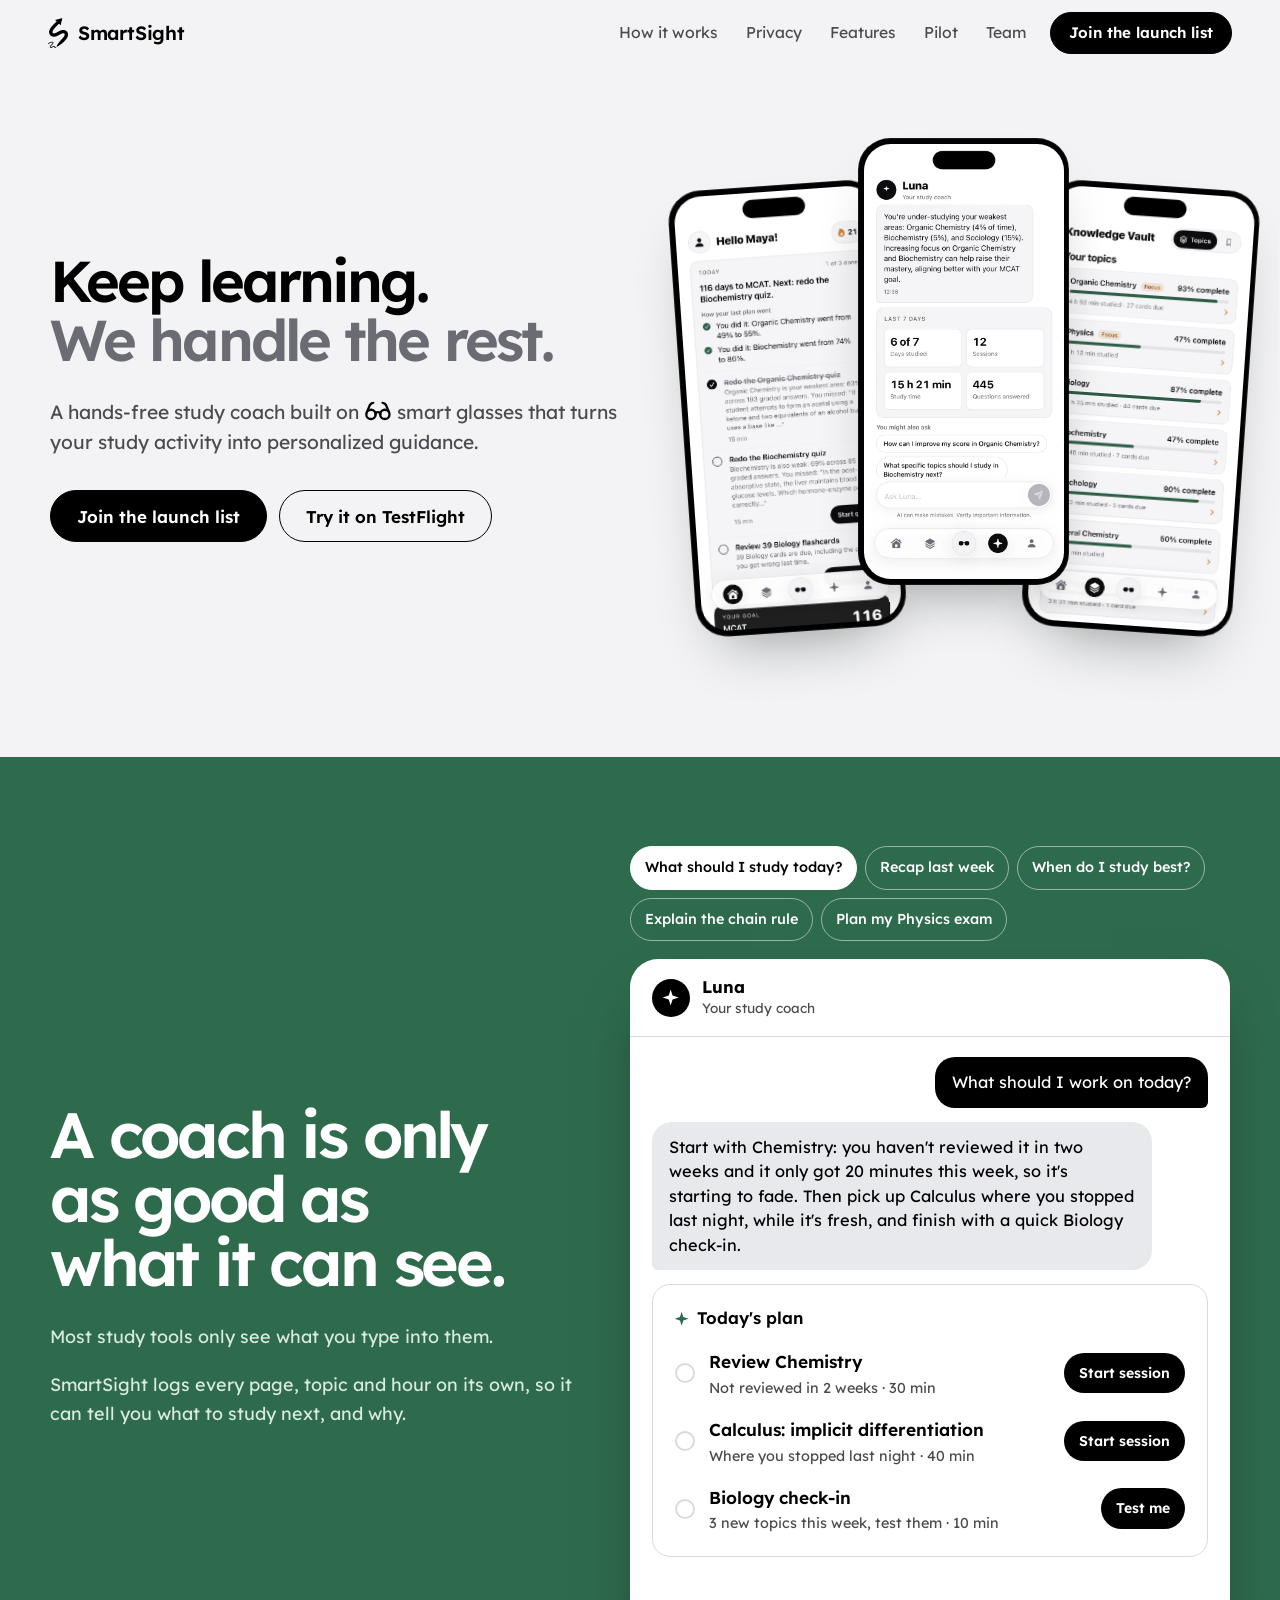
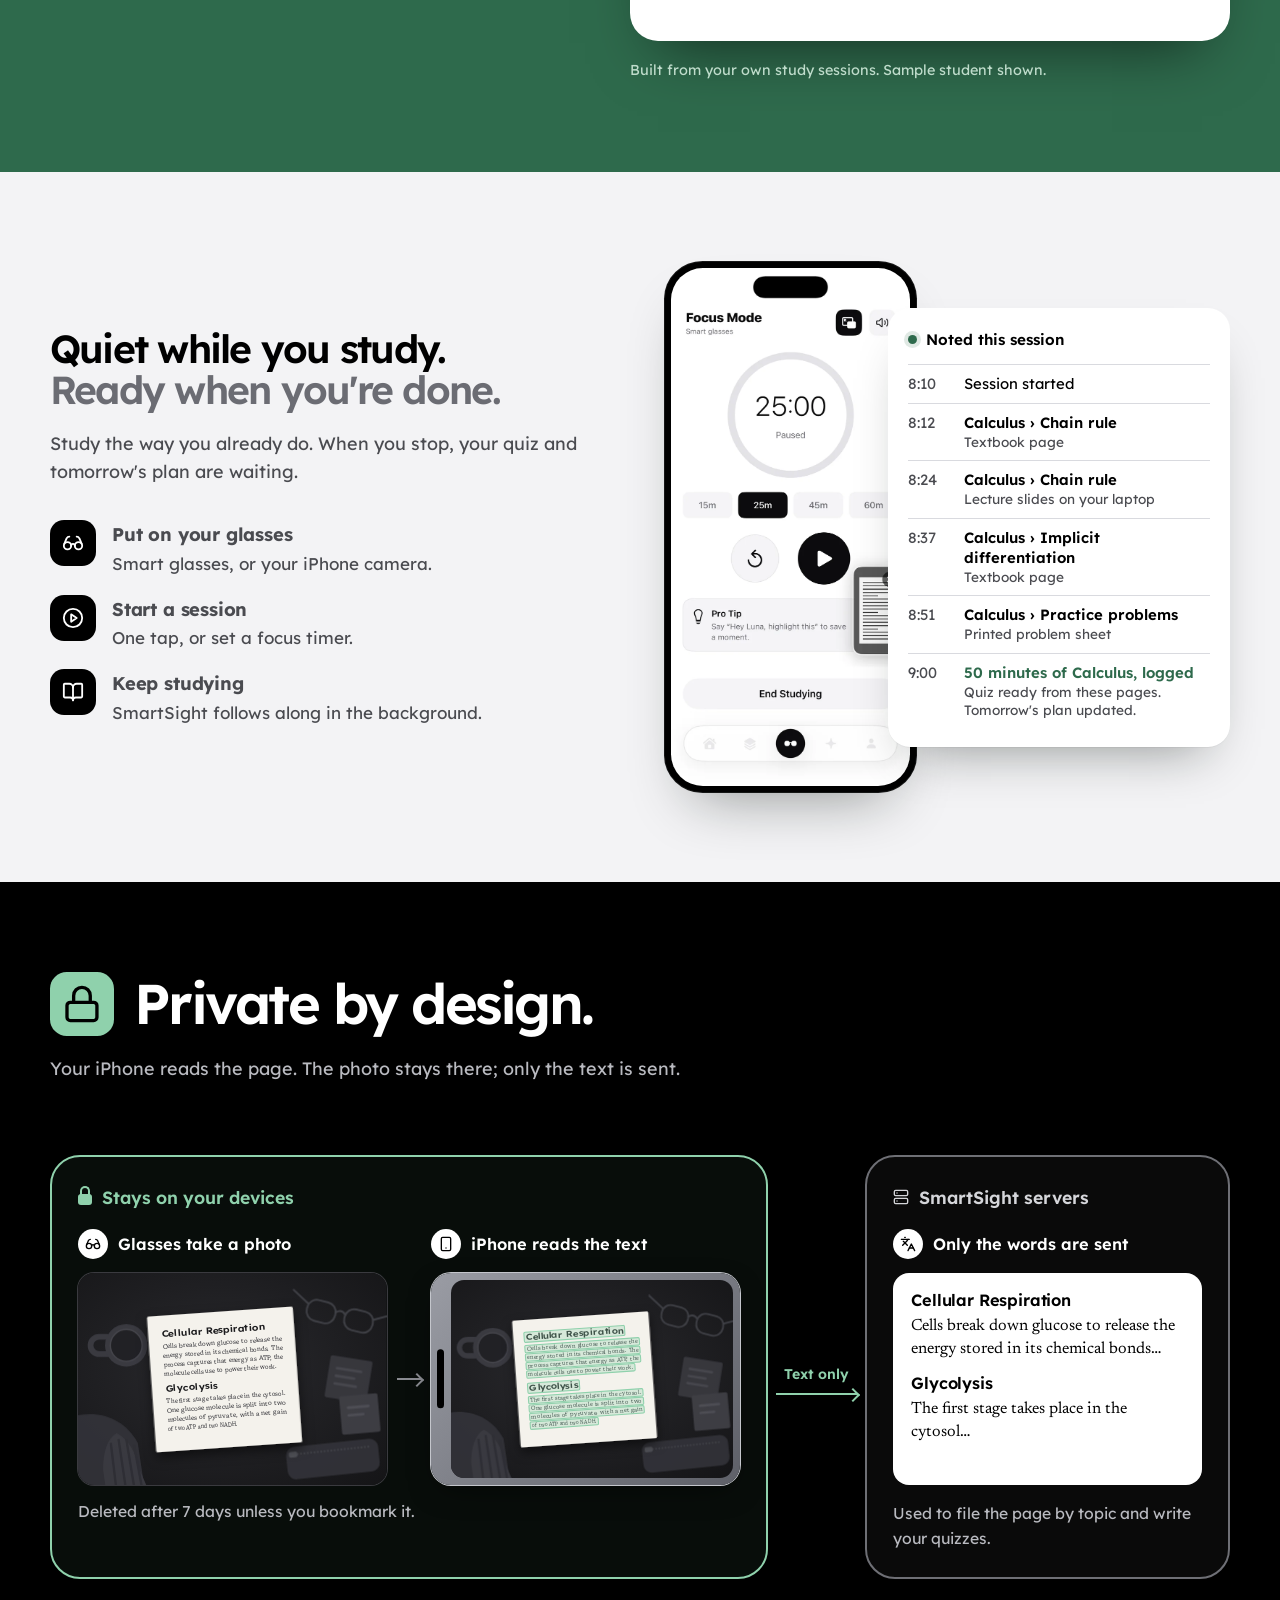
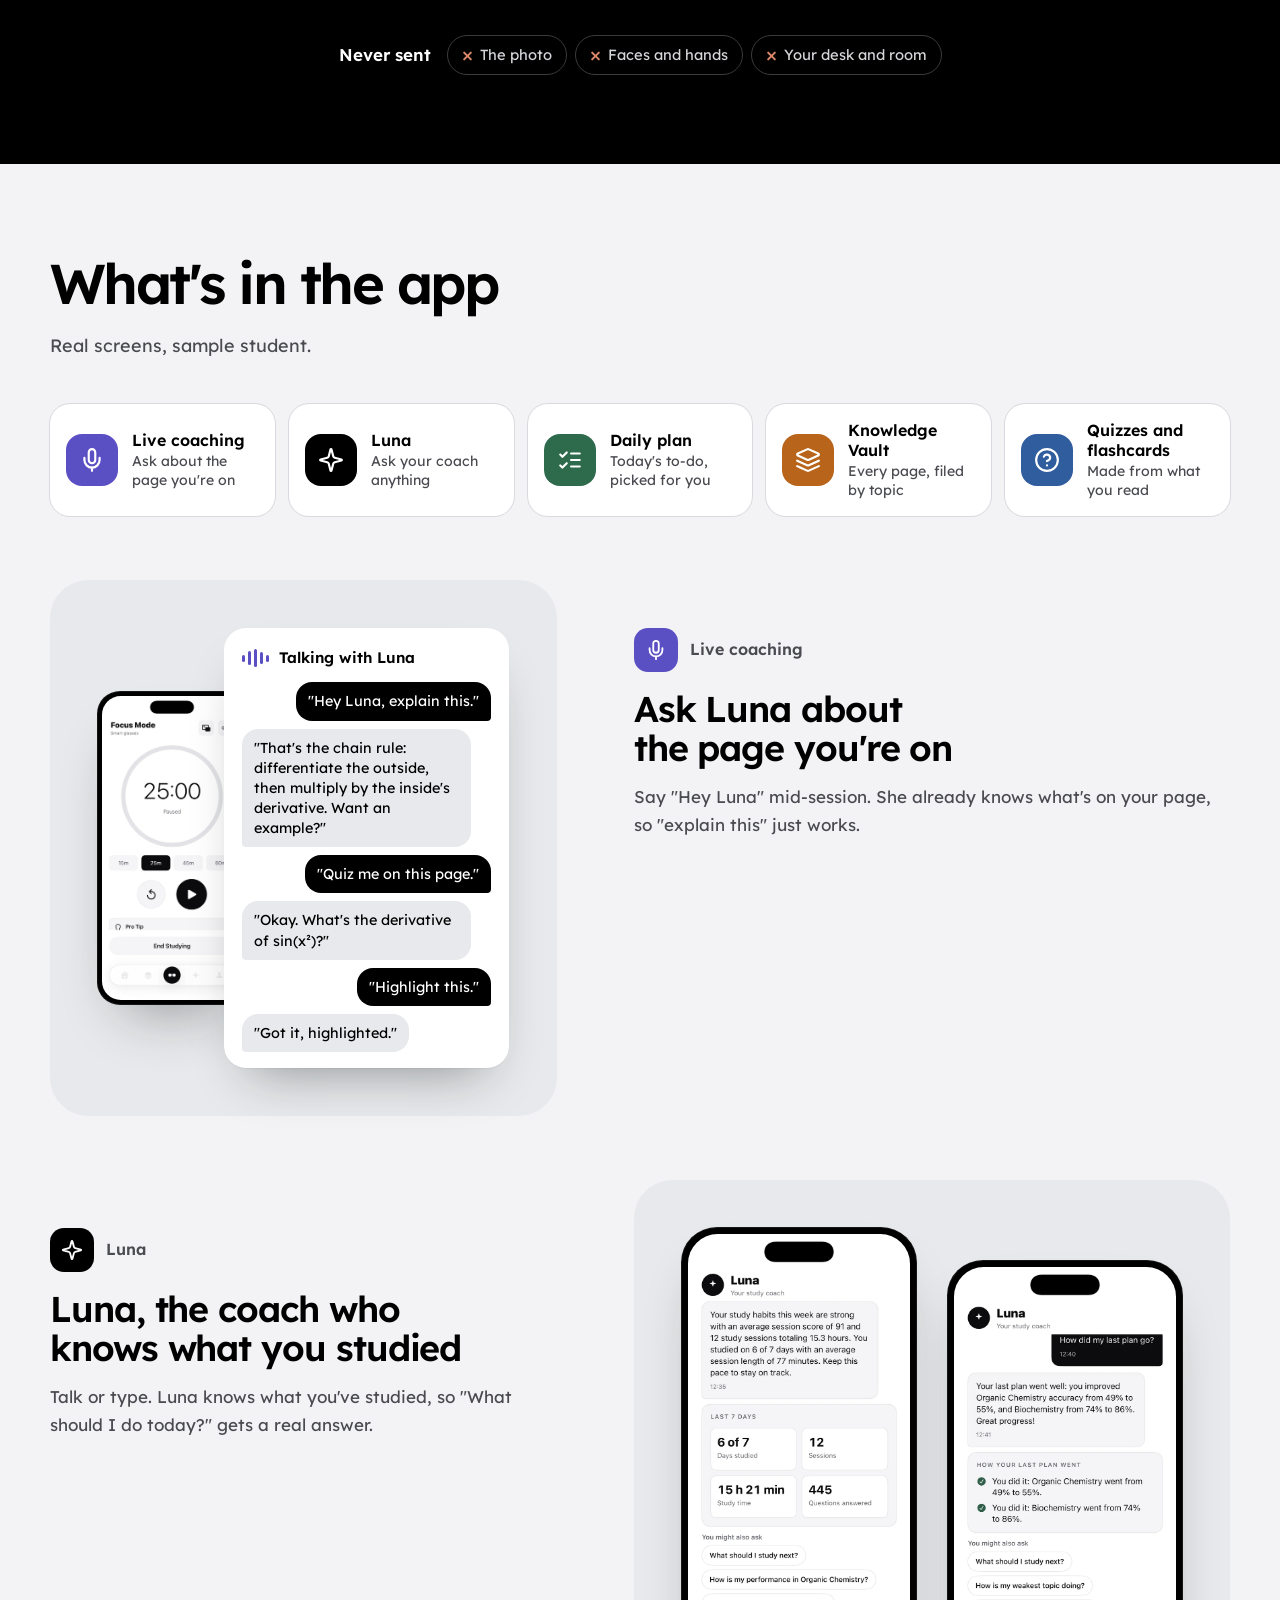
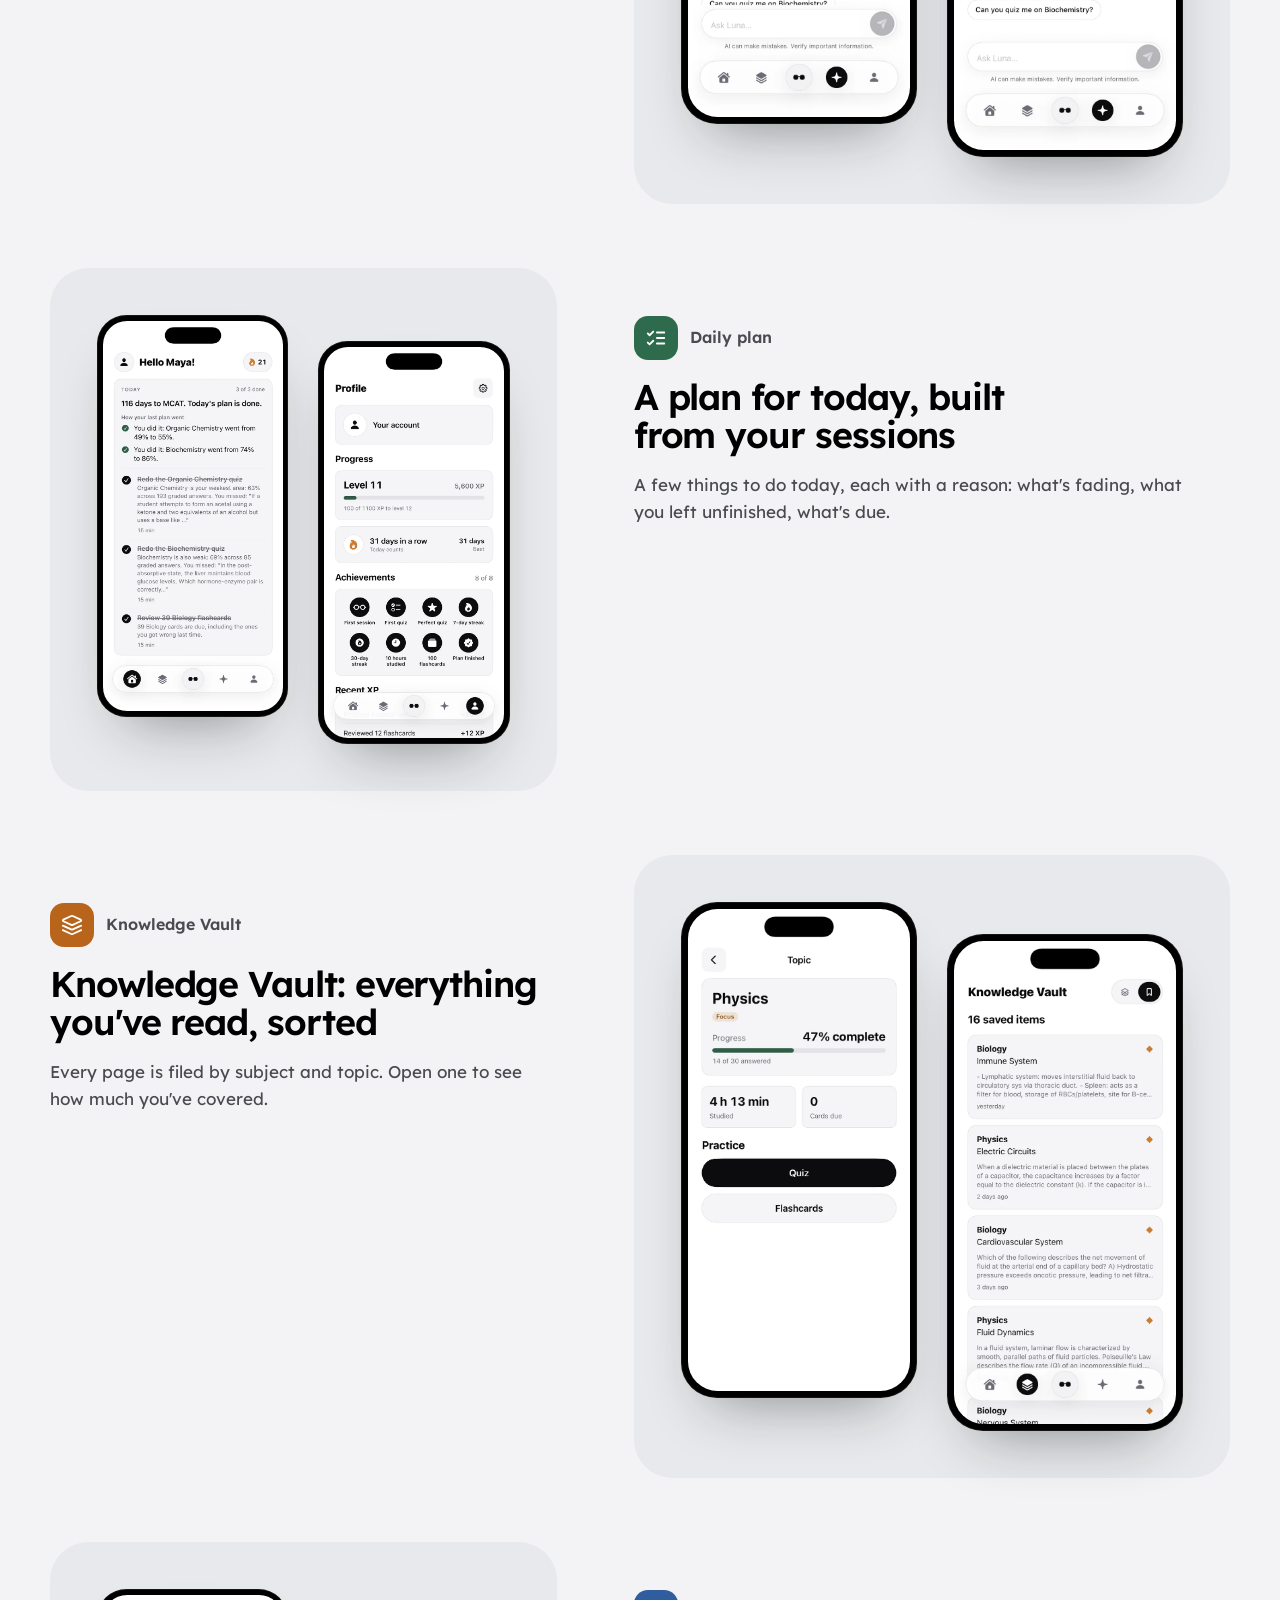
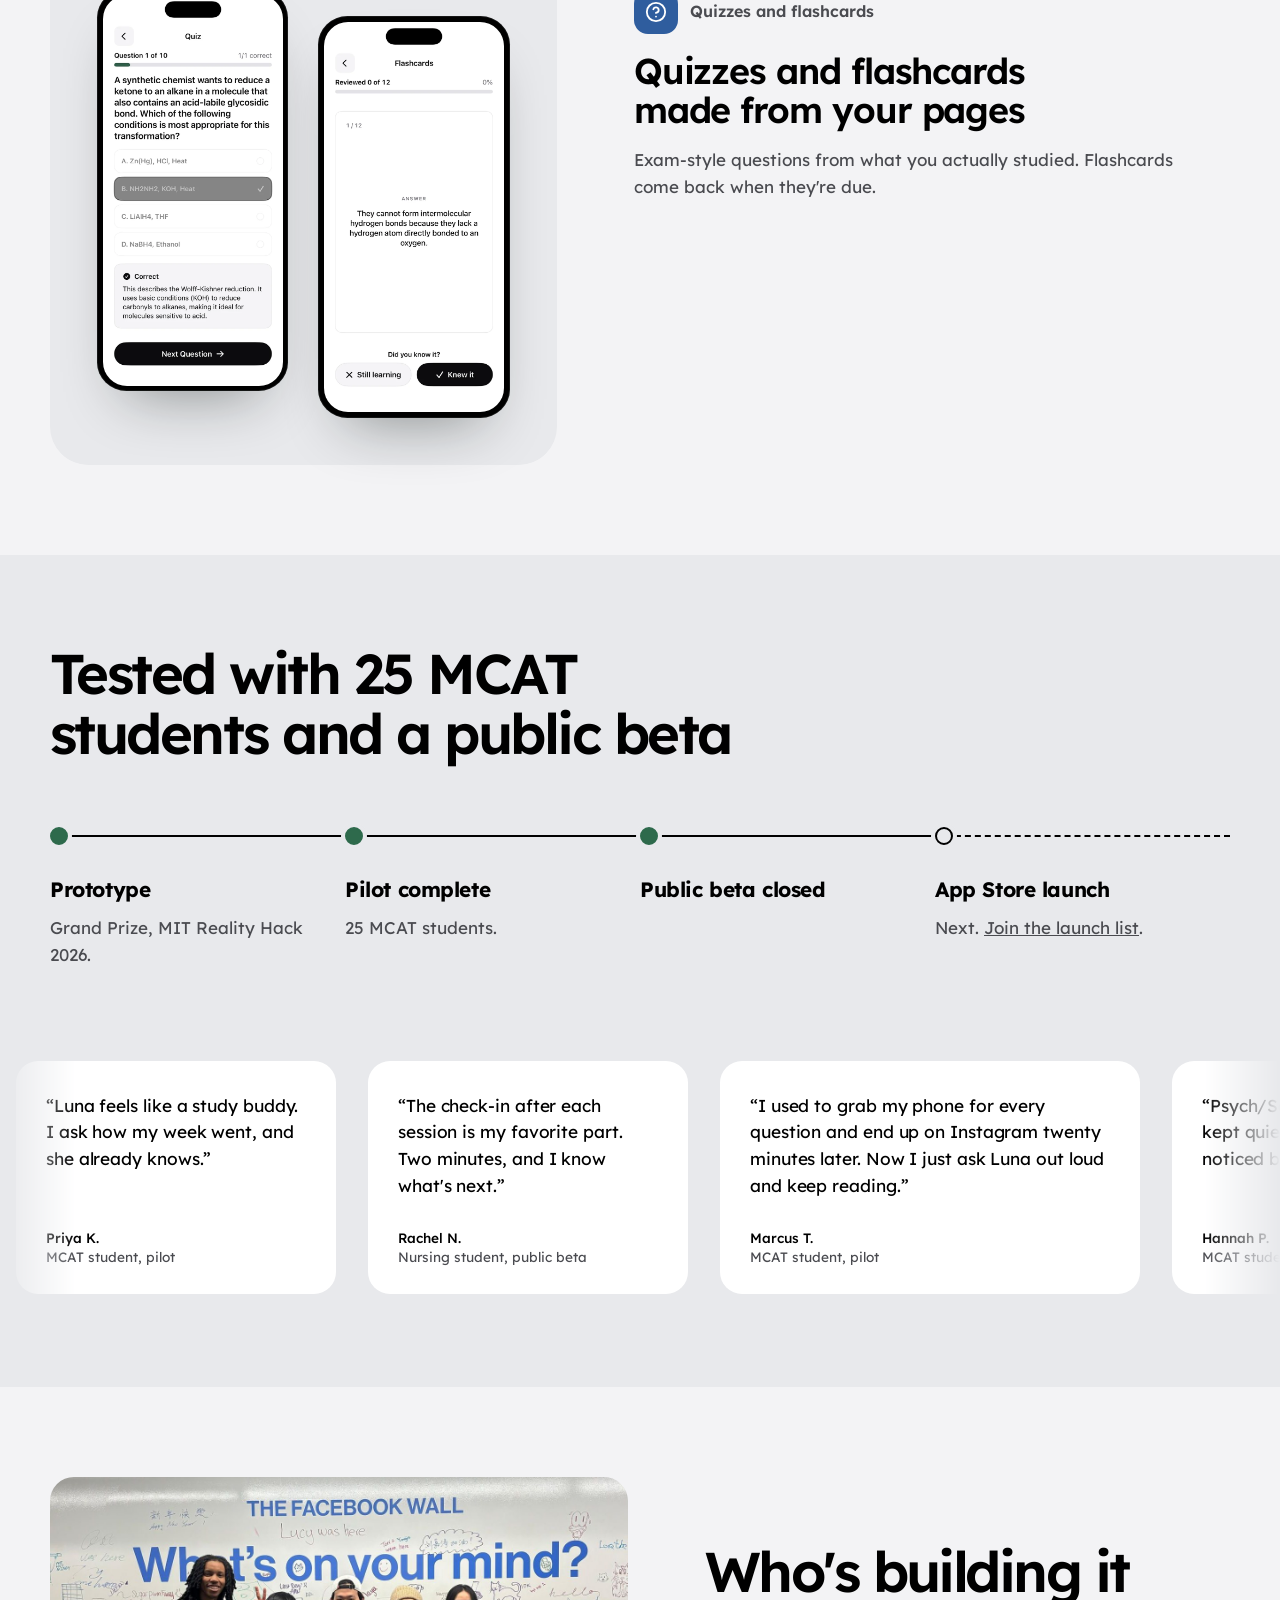
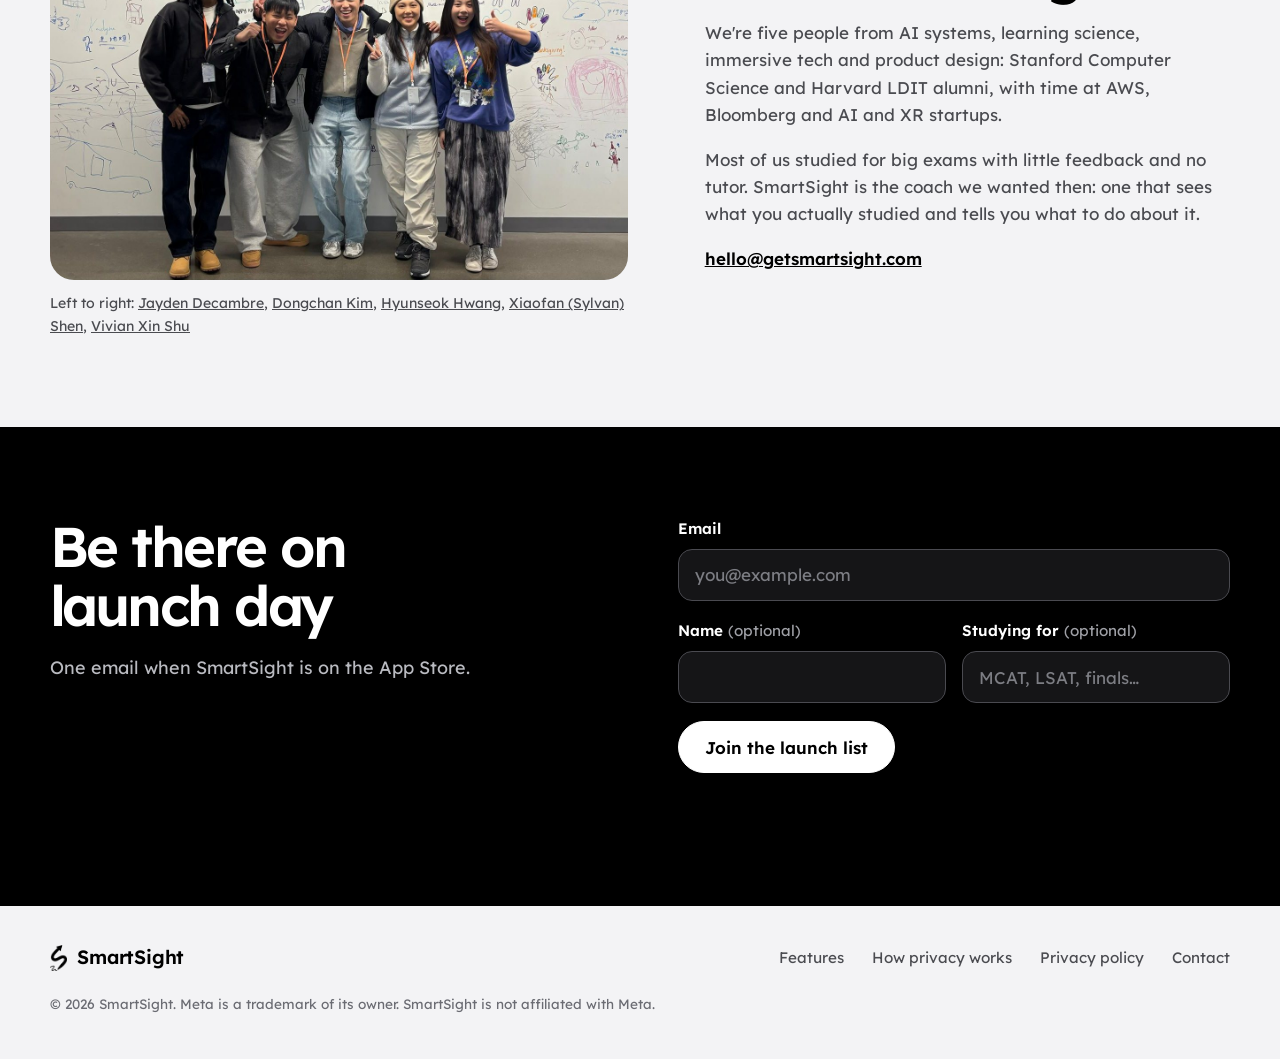
==== commit 248ca7e0: "Trim the copy and calm the Luna card animation - Cut the page copy by about a quarter: one-line sect" ====
--- a/index.html
+++ b/index.html
@@ -54,10 +54,6 @@
           <!-- TestFlight: replace REPLACE_ME with the public link code (two places on this page) -->
           <a href="https://testflight.apple.com/join/REPLACE_ME" class="btn btn--ghost" target="_blank" rel="noopener">Try it on TestFlight</a>
         </div>
-        <p class="hero__note">
-          <span class="dot dot--done" aria-hidden="true"></span>
-          Pilot complete with 25 MCAT students. Public beta closed. The App Store launch is next.
-        </p>
       </div>
 
       <div class="hero__phones" aria-label="Screens from the SmartSight iPhone app">
@@ -80,11 +76,10 @@
         <div class="thesis__text">
           <h2 class="thesis__title">A coach is only as good as what it can see.</h2>
           <p class="thesis__lede">
-            Most study tools only see what you type into them, so their advice is based on a fraction of your work.
+            Most study tools only see what you type into them.
           </p>
           <p class="thesis__lede">
-            SmartSight logs what you study on its own: every page, every topic, every hour, and how you score afterwards.
-            With the whole picture, it can tell you what to work on next, and why.
+            SmartSight logs every page, topic and hour on its own, so it can tell you what to study next, and why.
           </p>
         </div>
 
@@ -115,7 +110,7 @@
               </div>
             </div>
           </div>
-          <p class="said__note">Luna answers with cards built from your own study sessions. Sample student shown.</p>
+          <p class="said__note">Built from your own study sessions. Sample student shown.</p>
 
           <template data-ask="week">
             <p class="chat__you">Recap last week for me.</p>
@@ -184,15 +179,13 @@
         <div class="ambient__text">
           <h2 class="band__title ambient__title"><span>Quiet while you study.</span> <span class="hero__soft">Ready when you're done.</span></h2>
           <p class="band__lede">
-            Put on your smart glasses, or stand your iPhone up beside your work, and start a session.
-            SmartSight quietly notes what's in front of you, so your attention stays on the page.
-            When you stop, your quiz and tomorrow's plan are waiting.
+            Study the way you already do. When you stop, your quiz and tomorrow's plan are waiting.
           </p>
 
           <ol class="ambient__steps">
             <li><span class="ambient__icon"><svg viewBox="0 0 24 24" width="22" height="22" fill="none" stroke="currentColor" stroke-width="2" stroke-linecap="round" stroke-linejoin="round" aria-hidden="true" focusable="false"><circle cx="6" cy="15" r="4"/><circle cx="18" cy="15" r="4"/><path d="M14 15a2 2 0 0 0-2-2 2 2 0 0 0-2 2"/><path d="M2.5 13 5 7c.7-1.3 1.4-2 3-2"/><path d="M21.5 13 19 7c-.7-1.3-1.5-2-3-2"/></svg></span><span><b>Put on your glasses</b>Smart glasses, or your iPhone camera.</span></li>
-            <li><span class="ambient__icon"><svg viewBox="0 0 24 24" width="22" height="22" fill="none" stroke="currentColor" stroke-width="2" stroke-linecap="round" stroke-linejoin="round" aria-hidden="true" focusable="false"><circle cx="12" cy="12" r="10"/><polygon points="10 8 16 12 10 16 10 8"/></svg></span><span><b>Start a session</b>One tap in the app, or set a focus timer.</span></li>
-            <li><span class="ambient__icon"><svg viewBox="0 0 24 24" width="22" height="22" fill="none" stroke="currentColor" stroke-width="2" stroke-linecap="round" stroke-linejoin="round" aria-hidden="true" focusable="false"><path d="M12 7v14"/><path d="M3 18a1 1 0 0 1-1-1V4a1 1 0 0 1 1-1h5a4 4 0 0 1 4 4 4 4 0 0 1 4-4h5a1 1 0 0 1 1 1v13a1 1 0 0 1-1 1h-6a3 3 0 0 0-3 3 3 3 0 0 0-3-3z"/></svg></span><span><b>Study the way you already do</b>SmartSight follows along in the background.</span></li>
+            <li><span class="ambient__icon"><svg viewBox="0 0 24 24" width="22" height="22" fill="none" stroke="currentColor" stroke-width="2" stroke-linecap="round" stroke-linejoin="round" aria-hidden="true" focusable="false"><circle cx="12" cy="12" r="10"/><polygon points="10 8 16 12 10 16 10 8"/></svg></span><span><b>Start a session</b>One tap, or set a focus timer.</span></li>
+            <li><span class="ambient__icon"><svg viewBox="0 0 24 24" width="22" height="22" fill="none" stroke="currentColor" stroke-width="2" stroke-linecap="round" stroke-linejoin="round" aria-hidden="true" focusable="false"><path d="M12 7v14"/><path d="M3 18a1 1 0 0 1-1-1V4a1 1 0 0 1 1-1h5a4 4 0 0 1 4 4 4 4 0 0 1 4-4h5a1 1 0 0 1 1 1v13a1 1 0 0 1-1 1h-6a3 3 0 0 0-3 3 3 3 0 0 0-3-3z"/></svg></span><span><b>Keep studying</b>SmartSight follows along in the background.</span></li>
           </ol>
         </div>
 
@@ -220,8 +213,7 @@
       <div class="wrap">
         <h2 class="band__title pv-title"><span class="pv-title__lock"><svg class="" viewBox="0 0 24 24" width="24" height="24" fill="none" stroke="currentColor" stroke-width="2" stroke-linecap="round" stroke-linejoin="round" aria-hidden="true" focusable="false"><rect width="18" height="11" x="3" y="11" rx="2" ry="2"/><path d="M7 11V7a5 5 0 0 1 10 0v4"/></svg></span>Private by design.</h2>
         <p class="band__lede">
-          SmartSight reads your pages on your iPhone, with Apple's on-device text recognition.
-          The photo stays on your phone. Only the text is sent to us.
+          Your iPhone reads the page. The photo stays there; only the text is sent.
         </p>
 
         <div class="pv" id="leak">
@@ -272,9 +264,9 @@
             <p>The first stage takes place in the cytosol…</p>
           </div>
 
-          <p class="pv__zone-note">The photo, and everything in it, stays on your phone. It's deleted after 7 days unless you bookmark it.</p>
+          <p class="pv__zone-note">Deleted after 7 days unless you bookmark it.</p>
           <div class="pv__after">
-            <p class="pv__note">SmartSight uses the words to file the page under its topic and write your quizzes.</p>
+            <p class="pv__note">Used to file the page by topic and write your quizzes.</p>
           </div>
         </div>
 
@@ -294,7 +286,7 @@
     <section class="band" id="features">
       <div class="wrap">
         <h2 class="band__title">What's in the app</h2>
-        <p class="band__lede">Every screen below is from the app, shown with a sample student's data.</p>
+        <p class="band__lede">Real screens, sample student.</p>
 
         <!-- Icons: Lucide (ISC License, Copyright (c) Lucide Contributors) -->
         <nav class="fx" aria-label="Features">
@@ -309,7 +301,7 @@
           <div class="feature__text">
             <p class="feature__kicker"><span class="feature__icon feature__icon--live"><svg viewBox="0 0 24 24" width="24" height="24" fill="none" stroke="currentColor" stroke-width="2" stroke-linecap="round" stroke-linejoin="round" aria-hidden="true" focusable="false"><path d="M12 2a3 3 0 0 0-3 3v7a3 3 0 0 0 6 0V5a3 3 0 0 0-3-3Z"/><path d="M19 10v2a7 7 0 0 1-14 0v-2"/><line x1="12" x2="12" y1="19" y2="22"/></svg></span>Live coaching</p>
             <h3>Ask Luna about the page you're on</h3>
-            <p>Mid-session, just say "Hey Luna." She already knows what's on your page, so "explain this" or "quiz me on this" needs no setup, and "highlight this" saves the page for later. Then she goes quiet again.</p>
+            <p>Say "Hey Luna" mid-session. She already knows what's on your page, so "explain this" just works.</p>
           </div>
           <div class="feature__phones feature__phones--voice">
             <figure class="phone"><img loading="lazy" src="assets/screens/session-running.webp?v=2" width="660" height="1435" alt="A focus session running in the app, with the glasses connected" /></figure>
@@ -331,7 +323,7 @@
           <div class="feature__text">
             <p class="feature__kicker"><span class="feature__icon feature__icon--luna"><svg viewBox="0 0 24 24" width="24" height="24" fill="none" stroke="currentColor" stroke-width="2" stroke-linecap="round" stroke-linejoin="round" aria-hidden="true" focusable="false"><path d="M9.937 15.5A2 2 0 0 0 8.5 14.063l-6.135-1.582a.5.5 0 0 1 0-.962L8.5 9.936A2 2 0 0 0 9.937 8.5l1.582-6.135a.5.5 0 0 1 .963 0L14.063 8.5A2 2 0 0 0 15.5 9.937l6.135 1.581a.5.5 0 0 1 0 .964L15.5 14.063a2 2 0 0 0-1.437 1.437l-1.582 6.135a.5.5 0 0 1-.963 0z"/></svg></span>Luna</p>
             <h3>Luna, the coach who knows what you studied</h3>
-            <p>Say "Hey Luna" or type in the app. Luna knows what you've studied and how you've scored, so "What should I do today?" gets a specific answer, and "Quiz me" starts one on the spot.</p>
+            <p>Talk or type. Luna knows what you've studied, so "What should I do today?" gets a real answer.</p>
           </div>
           <div class="feature__phones">
             <figure class="phone"><img loading="lazy" src="assets/screens/luna-week.webp?v=2" width="660" height="1435" alt="Luna reflecting on the week: 12 sessions, 15 hours 21 minutes, 6 of 7 days studied" /></figure>
@@ -342,8 +334,8 @@
         <article id="f-plan" class="feature feature--flip">
           <div class="feature__text">
             <p class="feature__kicker"><span class="feature__icon feature__icon--plan"><svg viewBox="0 0 24 24" width="24" height="24" fill="none" stroke="currentColor" stroke-width="2" stroke-linecap="round" stroke-linejoin="round" aria-hidden="true" focusable="false"><path d="m3 17 2 2 4-4"/><path d="m3 7 2 2 4-4"/><path d="M13 6h8"/><path d="M13 12h8"/><path d="M13 18h8"/></svg></span>Daily plan</p>
-            <h3>A plan for today, written from your own results</h3>
-            <p>SmartSight picks the next few things to do and says why: the topic you score lowest on, the question you missed, the cards that are due. Finish them and it shows what moved.</p>
+            <h3>A plan for today, built from your sessions</h3>
+            <p>A few things to do today, each with a reason: what's fading, what you left unfinished, what's due.</p>
           </div>
           <div class="feature__phones">
             <figure class="phone"><img loading="lazy" src="assets/screens/home-plan-done.webp?v=3" width="660" height="1435" alt="Home screen with today's plan finished and every task ticked off" /></figure>
@@ -355,7 +347,7 @@
           <div class="feature__text">
             <p class="feature__kicker"><span class="feature__icon feature__icon--vault"><svg viewBox="0 0 24 24" width="24" height="24" fill="none" stroke="currentColor" stroke-width="2" stroke-linecap="round" stroke-linejoin="round" aria-hidden="true" focusable="false"><path d="M12.83 2.18a2 2 0 0 0-1.66 0L2.6 6.08a1 1 0 0 0 0 1.83l8.58 3.91a2 2 0 0 0 1.66 0l8.58-3.9a1 1 0 0 0 0-1.83Z"/><path d="m22 17.65-9.17 4.16a2 2 0 0 1-1.66 0L2 17.65"/><path d="m22 12.65-9.17 4.16a2 2 0 0 1-1.66 0L2 12.65"/></svg></span>Knowledge Vault</p>
             <h3>Knowledge Vault: everything you've read, sorted</h3>
-            <p>Pages are filed under the right subject and topic as you study them. Open any topic to see how much of it you've covered, how long you've spent, and what to practise.</p>
+            <p>Every page is filed by subject and topic. Open one to see how much you've covered.</p>
           </div>
           <div class="feature__phones">
             <figure class="phone"><img loading="lazy" src="assets/screens/topic-detail.webp?v=2" width="660" height="1435" alt="Physics topic page: 47 percent complete, 4 hours 13 minutes studied, with quiz and flashcard buttons" /></figure>
@@ -367,7 +359,7 @@
           <div class="feature__text">
             <p class="feature__kicker"><span class="feature__icon feature__icon--quiz"><svg viewBox="0 0 24 24" width="24" height="24" fill="none" stroke="currentColor" stroke-width="2" stroke-linecap="round" stroke-linejoin="round" aria-hidden="true" focusable="false"><circle cx="12" cy="12" r="10"/><path d="M9.09 9a3 3 0 0 1 5.83 1c0 2-3 3-3 3"/><path d="M12 17h.01"/></svg></span>Quizzes and flashcards</p>
             <h3>Quizzes and flashcards made from your pages</h3>
-            <p>Questions are written from the material you actually studied, in exam style, with an explanation after every answer. Flashcards come back when they're due, including the ones you got wrong.</p>
+            <p>Exam-style questions from what you actually studied. Flashcards come back when they're due.</p>
           </div>
           <div class="feature__phones">
             <figure class="phone"><img loading="lazy" src="assets/screens/quiz-feedback.webp?v=2" width="660" height="1435" alt="A quiz question answered correctly, with an explanation" /></figure>
@@ -382,24 +374,23 @@
     <!-- STATUS -->
     <section class="band band--tint" id="status">
       <div class="wrap">
-        <h2 class="band__title">Tested with 25 MCAT students and a public beta before launch</h2>
-        <p class="band__lede">SmartSight started as a prototype. It has since been through a pilot and a public beta with people studying for a real exam.</p>
+        <h2 class="band__title">Tested with 25 MCAT students and a public beta</h2>
 
         <ol class="timeline">
           <li class="timeline__item is-done">
             <h3>Prototype</h3>
-            <p>Grand Prize and the Meta Wearables Track award at MIT Reality Hack 2026.</p>
+            <p>Grand Prize, MIT Reality Hack 2026.</p>
           </li>
           <li class="timeline__item is-done">
             <h3>Pilot complete</h3>
-            <p>25 MCAT students studied with SmartSight during the pilot.</p>
+            <p>25 MCAT students.</p>
           </li>
           <li class="timeline__item is-done">
             <h3>Public beta closed</h3>
           </li>
           <li class="timeline__item is-next">
             <h3>App Store launch</h3>
-            <p>Next. <a href="#launch">Join the launch list</a> and we'll email you when it's live.</p>
+            <p>Next. <a href="#launch">Join the launch list</a>.</p>
           </li>
         </ol>
       </div>
@@ -407,12 +398,12 @@
       <div class="voices" aria-label="What pilot and beta testers said">
         <div class="voices__track">
           <ul class="voices__list">
-            <li class="pq pq--l">
-              <blockquote>Luna feels like a study buddy I can check in with. At the end of the week I ask how it went, and she already knows, because she was there for every session. Nobody else in my life can say that about my MCAT prep.</blockquote>
+            <li class="pq pq--m">
+              <blockquote>Luna feels like a study buddy. I ask how my week went, and she already knows.</blockquote>
               <p class="pq__who"><span class="pq__name">Priya K.</span> MCAT student, pilot</p>
             </li>
-            <li class="pq pq--l">
-              <blockquote>The check-in at the end of a session is my favorite part. Two minutes, and I know what I covered, what I skipped and what's next. I didn't realize how much I needed someone to just ask.</blockquote>
+            <li class="pq pq--m">
+              <blockquote>The check-in after each session is my favorite part. Two minutes, and I know what's next.</blockquote>
               <p class="pq__who"><span class="pq__name">Rachel N.</span> Nursing student, public beta</p>
             </li>
             <li class="pq pq--l">
@@ -441,12 +432,12 @@
             </li>
           </ul>
           <ul class="voices__list voices__list--copy" aria-hidden="true">
-            <li class="pq pq--l">
-              <blockquote>Luna feels like a study buddy I can check in with. At the end of the week I ask how it went, and she already knows, because she was there for every session. Nobody else in my life can say that about my MCAT prep.</blockquote>
+            <li class="pq pq--m">
+              <blockquote>Luna feels like a study buddy. I ask how my week went, and she already knows.</blockquote>
               <p class="pq__who"><span class="pq__name">Priya K.</span> MCAT student, pilot</p>
             </li>
-            <li class="pq pq--l">
-              <blockquote>The check-in at the end of a session is my favorite part. Two minutes, and I know what I covered, what I skipped and what's next. I didn't realize how much I needed someone to just ask.</blockquote>
+            <li class="pq pq--m">
+              <blockquote>The check-in after each session is my favorite part. Two minutes, and I know what's next.</blockquote>
               <p class="pq__who"><span class="pq__name">Rachel N.</span> Nursing student, public beta</p>
             </li>
             <li class="pq pq--l">
@@ -508,7 +499,7 @@
       <div class="wrap launch__inner">
         <div>
           <h2 class="band__title">Be there on launch day</h2>
-          <p class="band__lede">Leave your email and we'll send one message when SmartSight is on the App Store.</p>
+          <p class="band__lede">One email when SmartSight is on the App Store.</p>
         </div>
 
         <form class="form" id="launch-form" action="https://formspree.io/f/mzdyvljl" method="POST" novalidate>
--- a/styles.css
+++ b/styles.css
@@ -266,17 +266,11 @@
 
 .said__note { margin-top: 18px; font-size: .9rem; color: #BFDCCB; }
 
-/* Motion: the question appears, Luna's words write themselves in, then the card arrives and catches the light. */
+/* Motion: the question appears, Luna's words write themselves in, then the card rises in and its rows follow. */
 @media (prefers-reduced-motion: no-preference) {
   .ask.is-playing .chat__you { animation: rise .4s cubic-bezier(.2, .7, .2, 1) both; }
   .ask.is-playing .chat__luna .w { opacity: 0; animation: word .35s ease forwards; animation-delay: calc(.45s + var(--i) * var(--step, 38ms)); }
-  .ask.is-playing .gen { animation: rise .6s cubic-bezier(.2, .7, .2, 1) both, glow 1.6s ease-out; animation-delay: var(--gen-at), var(--gen-at); }
-  .ask.is-playing .gen::after {
-    content: ""; position: absolute; inset: 0; pointer-events: none;
-    background: linear-gradient(105deg, transparent 25%, rgba(143, 209, 172, .75) 44%, rgba(220, 245, 230, .95) 50%, rgba(143, 209, 172, .75) 56%, transparent 75%);
-    transform: translateX(-110%); animation: sweep 1.1s ease-in-out both; animation-delay: calc(var(--gen-at) + .25s);
-  }
-  .ask.is-playing .gen__title::before { animation: twinkle .9s ease-out both; animation-delay: calc(var(--gen-at) + .2s); }
+  .ask.is-playing .gen { animation: rise .5s cubic-bezier(.2, .7, .2, 1) both; animation-delay: var(--gen-at); }
   .ask.is-playing .gen__bar i { animation: fill .9s cubic-bezier(.2, .7, .2, 1) both; animation-delay: calc(var(--gen-at) + .3s); }
   .ask.is-playing .gen__tasks li,
   .ask.is-playing .gen__stats div,
@@ -287,14 +281,7 @@
 }
 @keyframes rise { from { opacity: 0; transform: translateY(14px); } }
 @keyframes word { to { opacity: 1; } }
-@keyframes sweep { to { transform: translateX(110%); } }
 @keyframes fill { from { width: 0; } }
-@keyframes twinkle { 0% { transform: scale(0) rotate(-90deg); } 60% { transform: scale(1.6) rotate(10deg); } 100% { transform: none; } }
-@keyframes glow {
-  0%, 30% { box-shadow: 0 0 0 0 rgba(143, 209, 172, 0); border-color: var(--line); }
-  45% { box-shadow: 0 0 0 5px rgba(143, 209, 172, .8), 0 0 56px 8px rgba(191, 229, 207, .75); border-color: var(--green); }
-  100% { box-shadow: 0 0 0 0 rgba(143, 209, 172, 0); border-color: var(--line); }
-}
 
 @media (max-width: 860px) {
   .thesis { grid-template-columns: minmax(0, 1fr); }
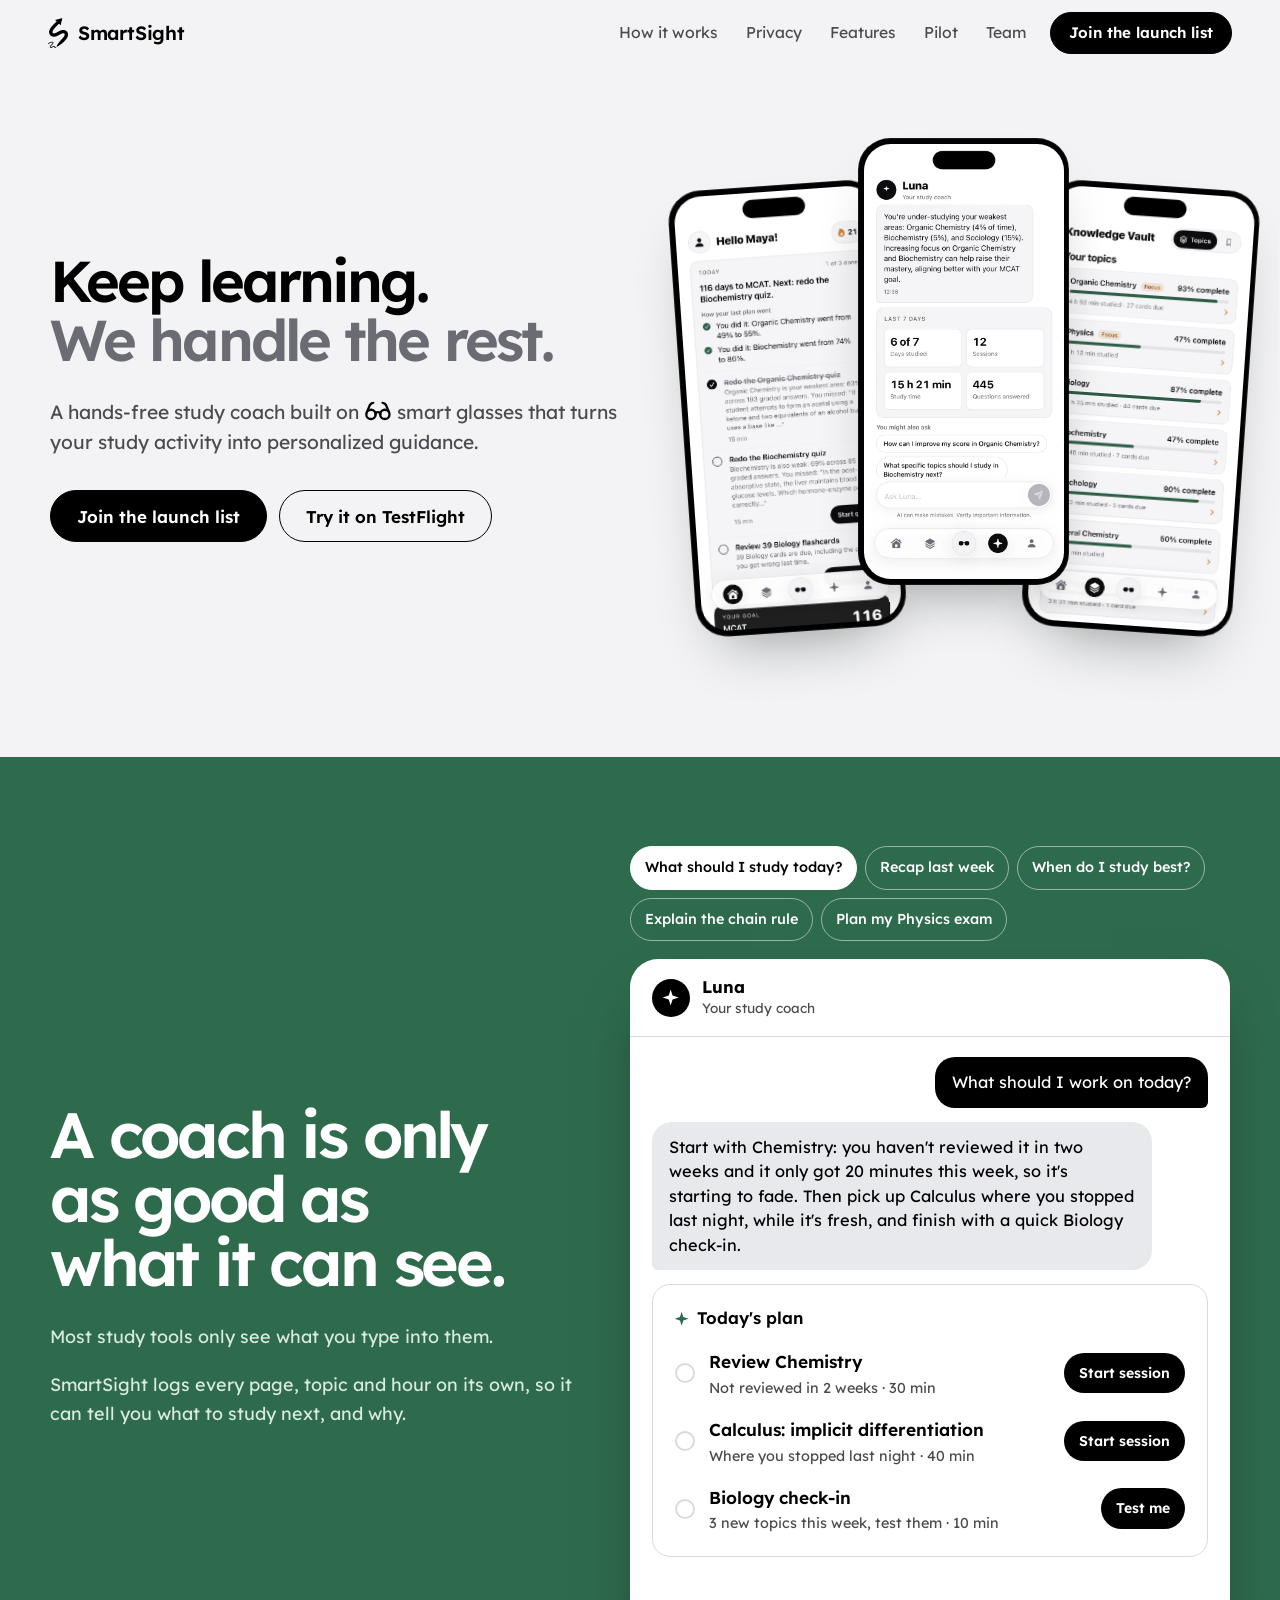
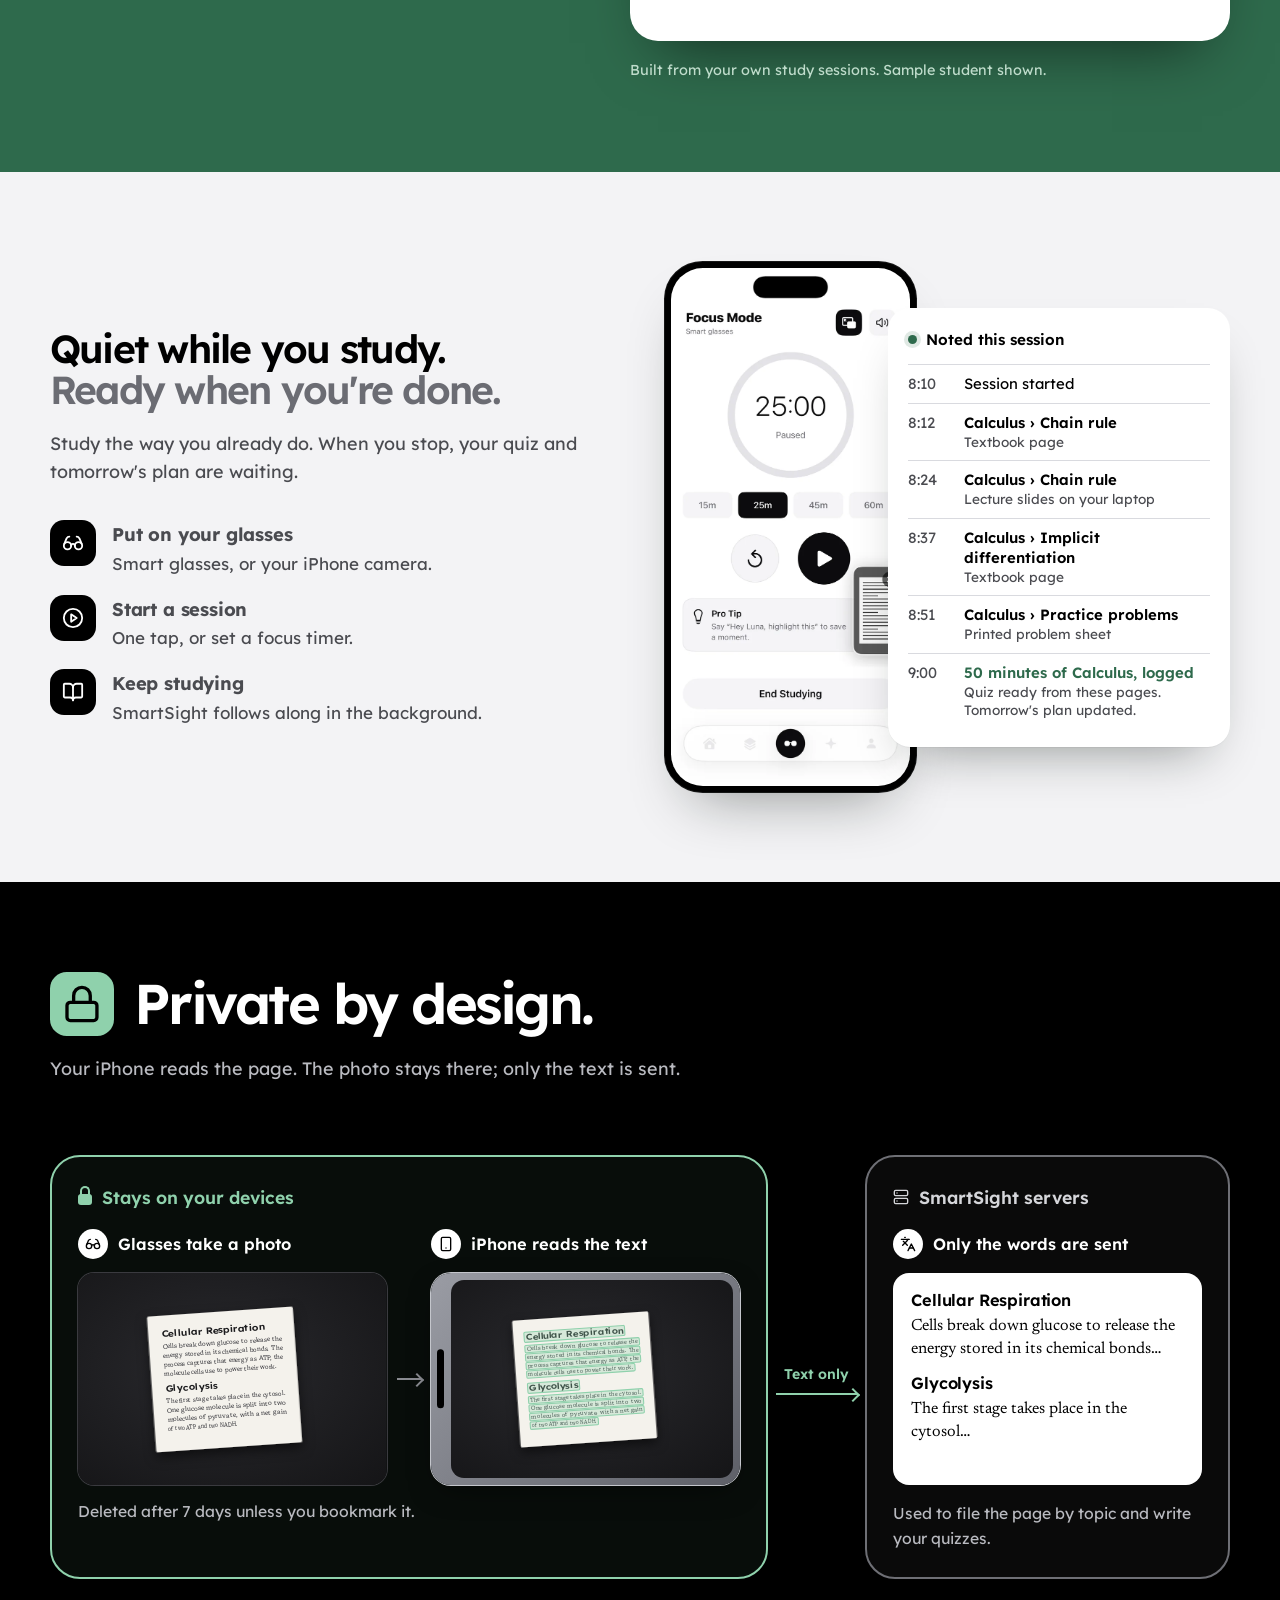
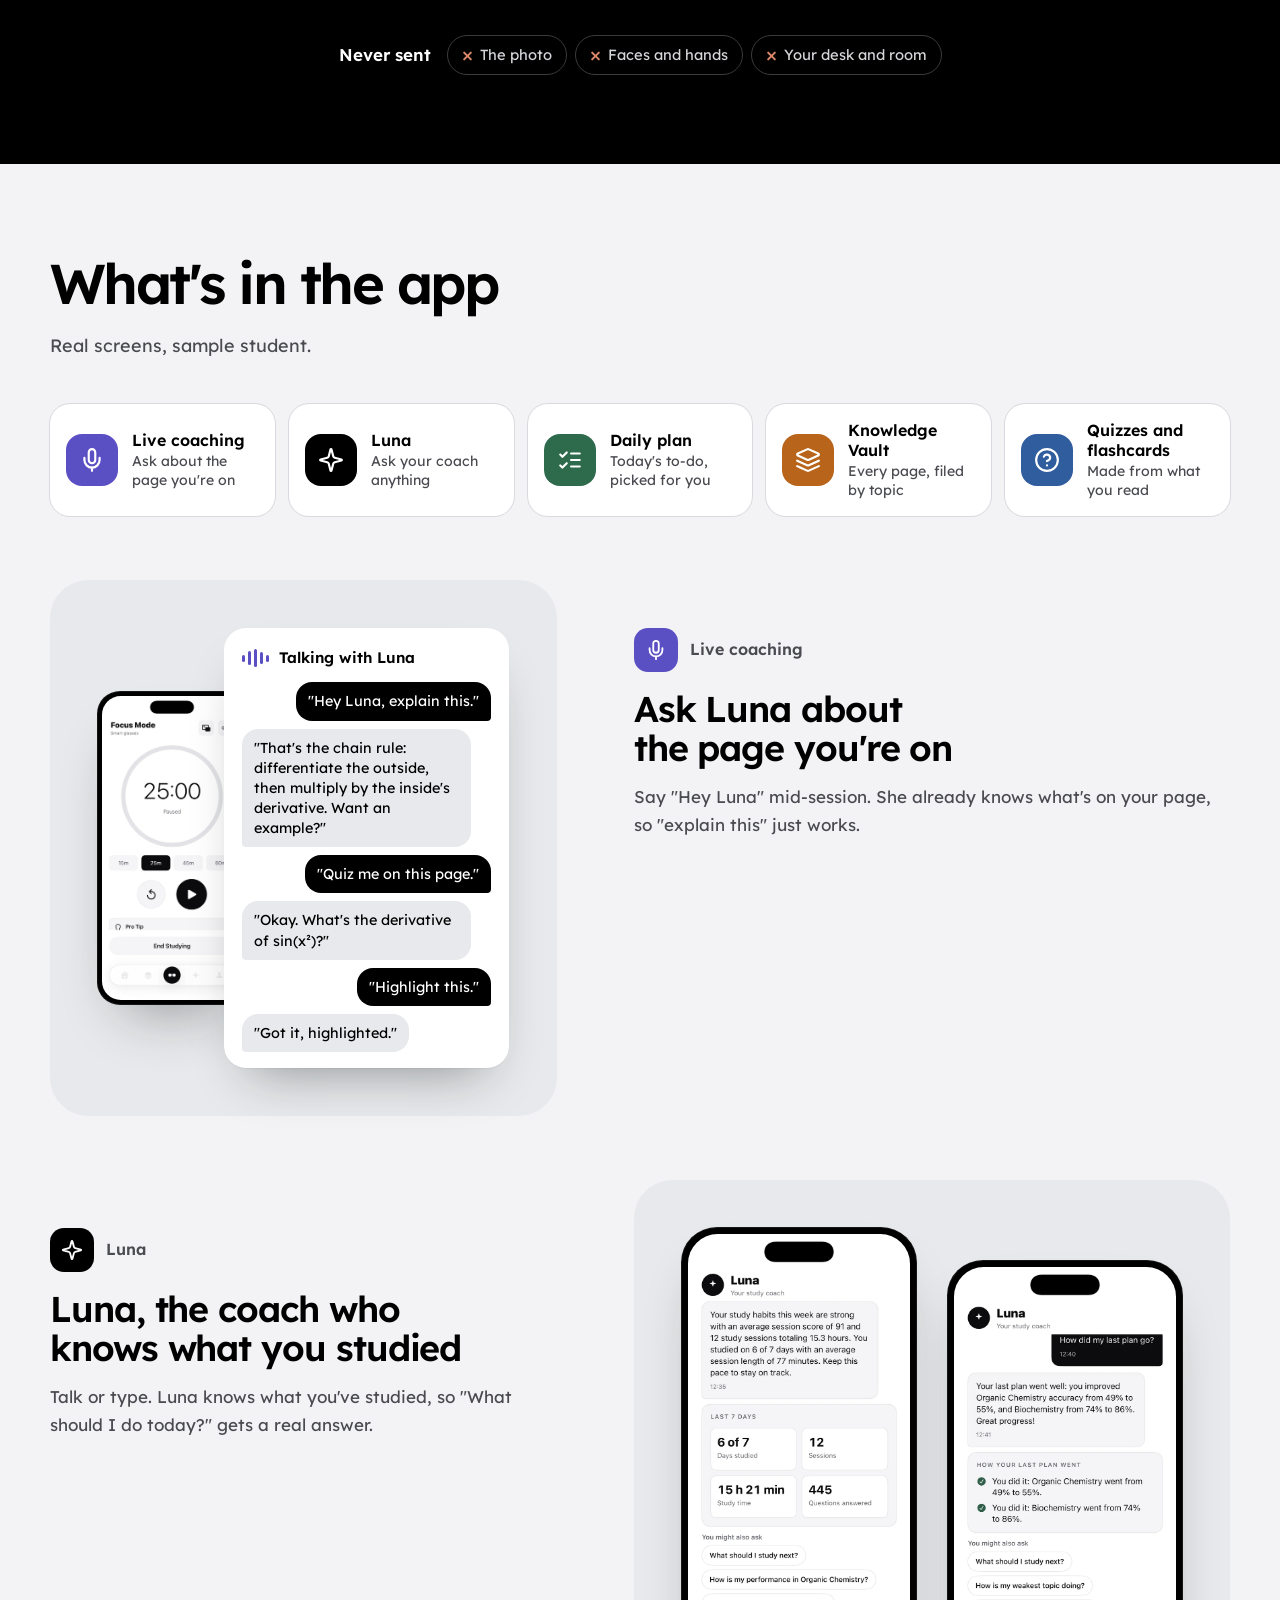
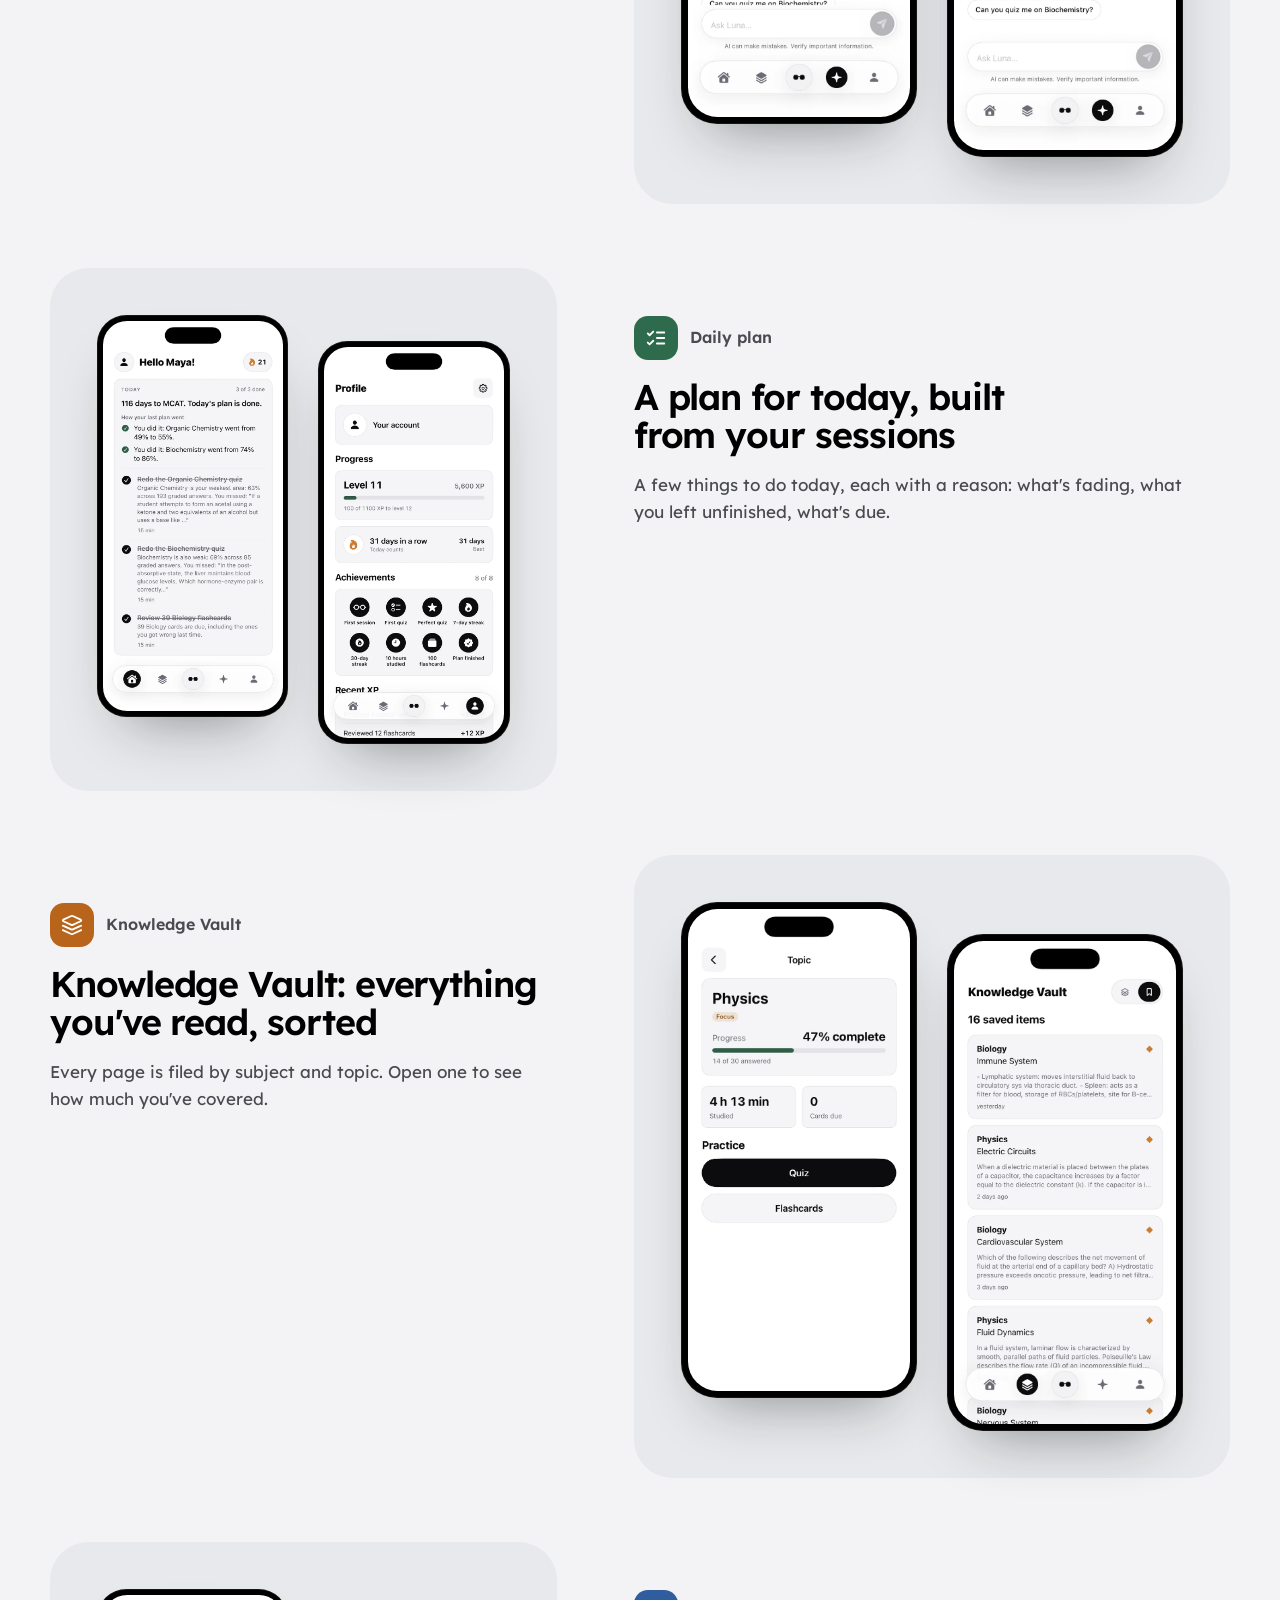
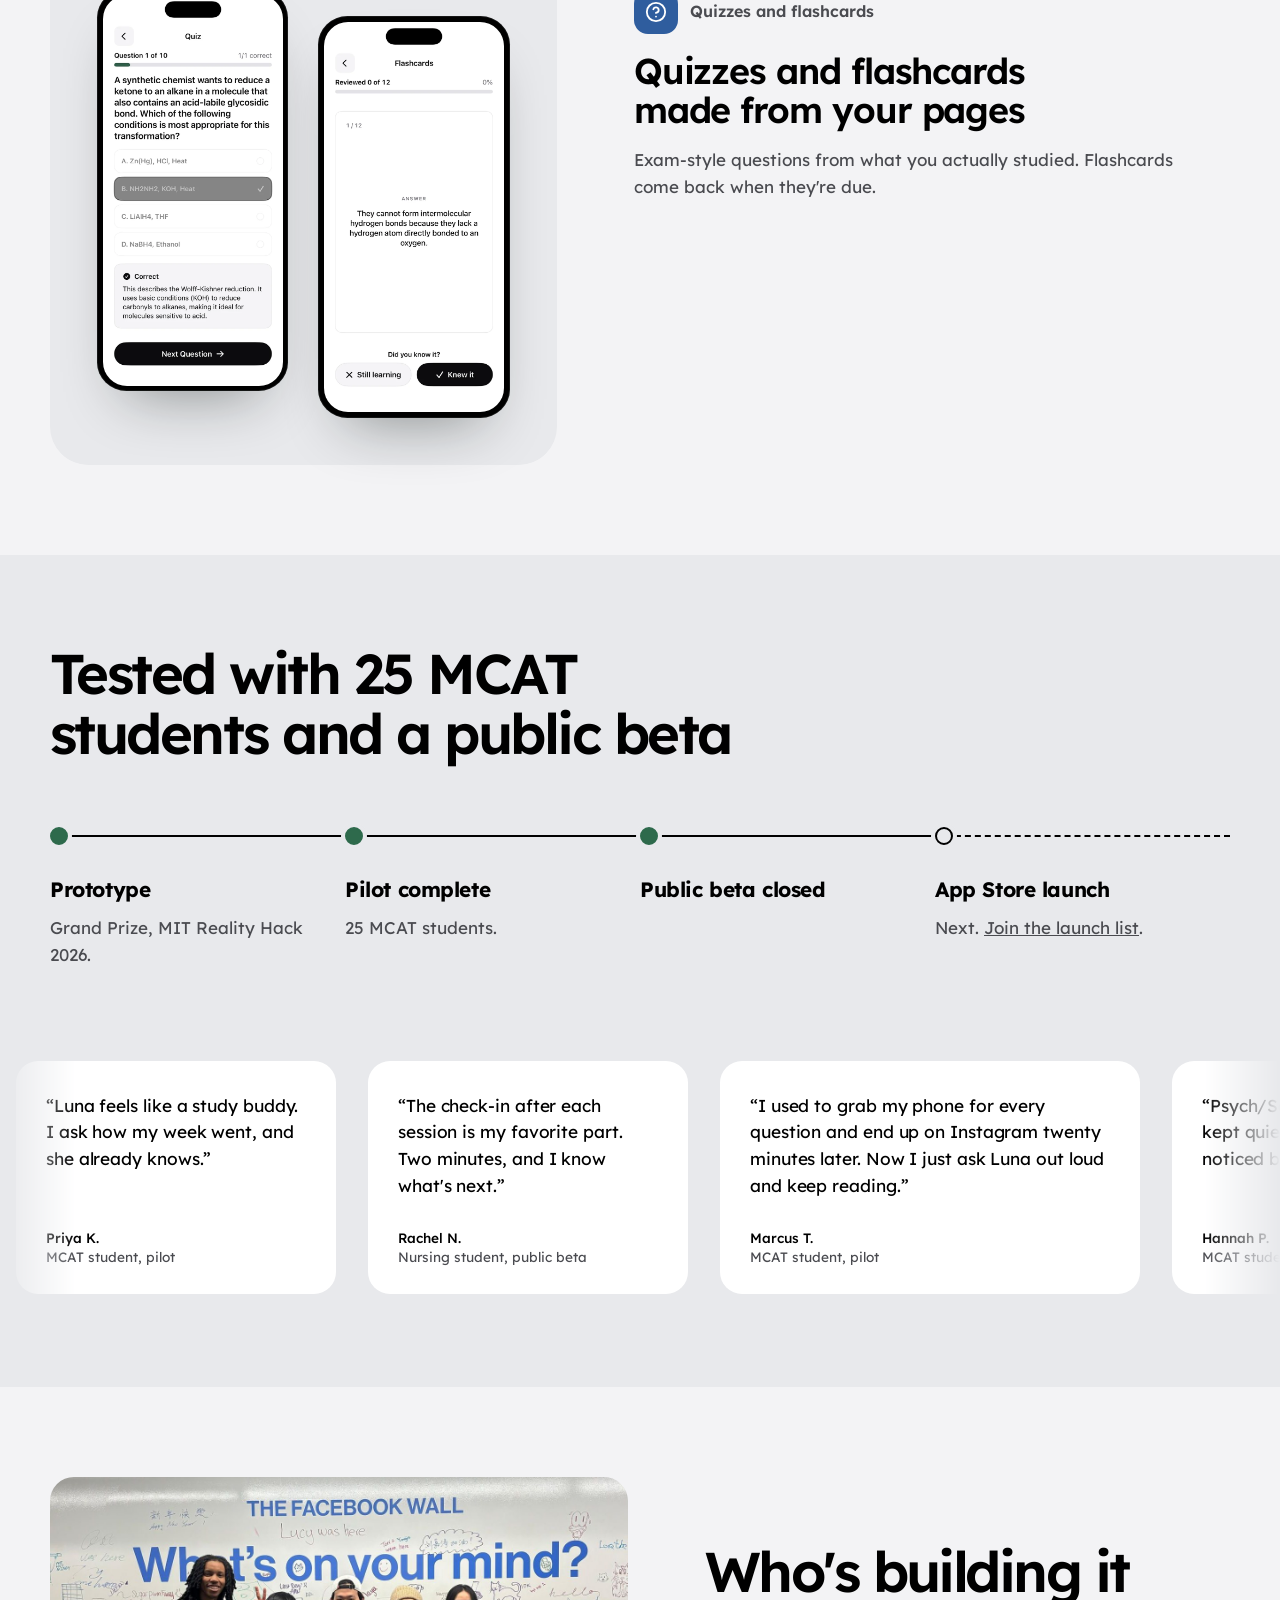
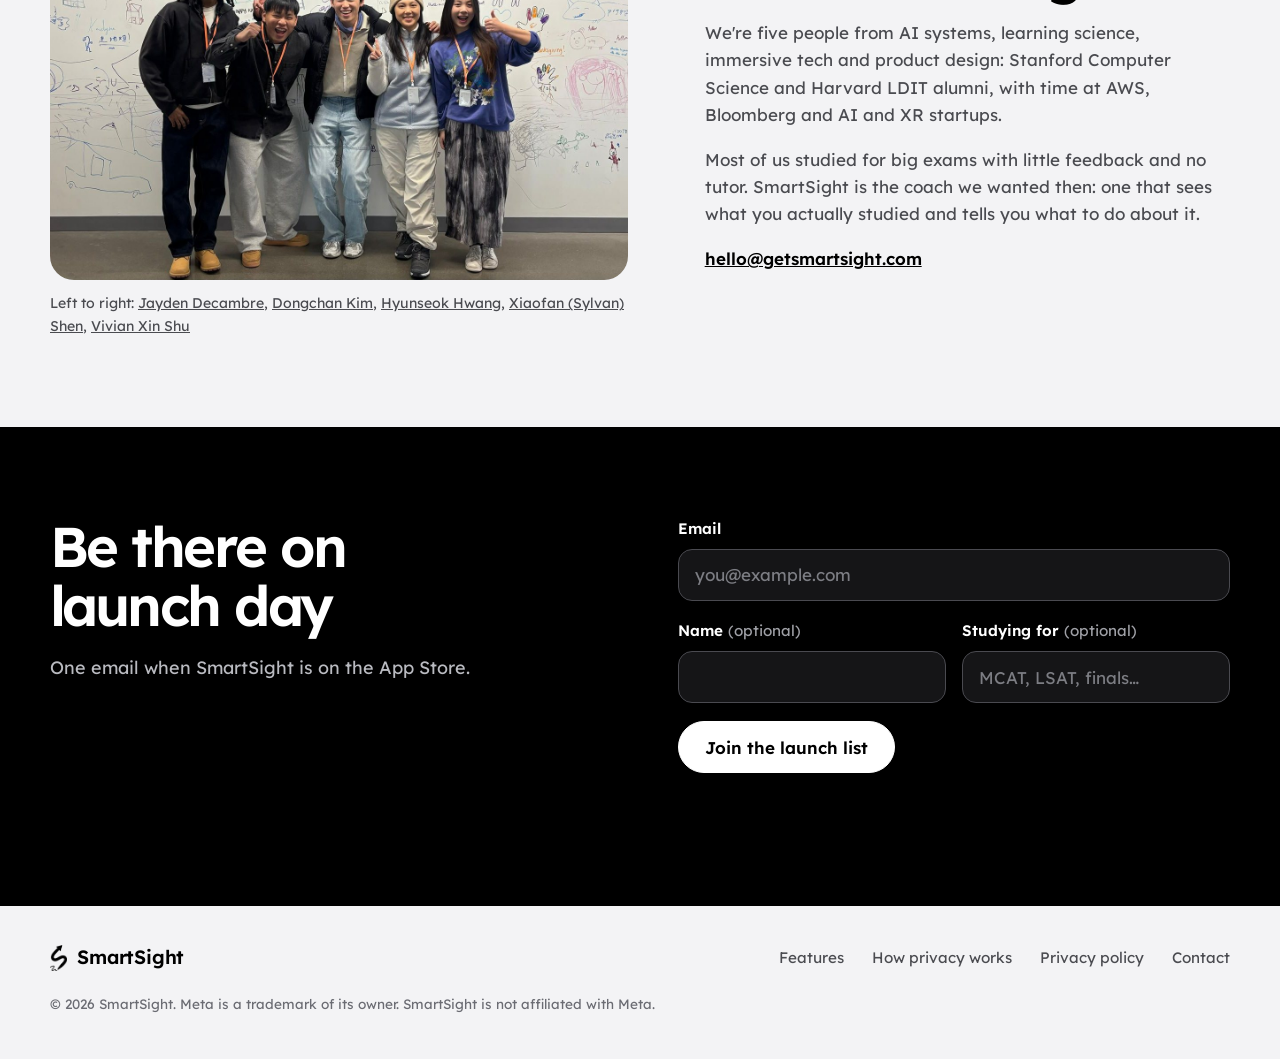
==== commit 9f6a1a74: "Point the TestFlight button at the public link Co-Authored-By: Claude Opus 5.5 <noreply@anthropic.co" ====
--- a/index.html
+++ b/index.html
@@ -51,8 +51,7 @@
         </p>
         <div class="hero__actions">
           <a href="#launch" class="btn">Join the launch list</a>
-          <!-- TestFlight: replace REPLACE_ME with the public link code (two places on this page) -->
-          <a href="https://testflight.apple.com/join/REPLACE_ME" class="btn btn--ghost" target="_blank" rel="noopener">Try it on TestFlight</a>
+          <a href="https://testflight.apple.com/join/8eJUvwma" class="btn btn--ghost" target="_blank" rel="noopener">Try it on TestFlight</a>
         </div>
       </div>
 
